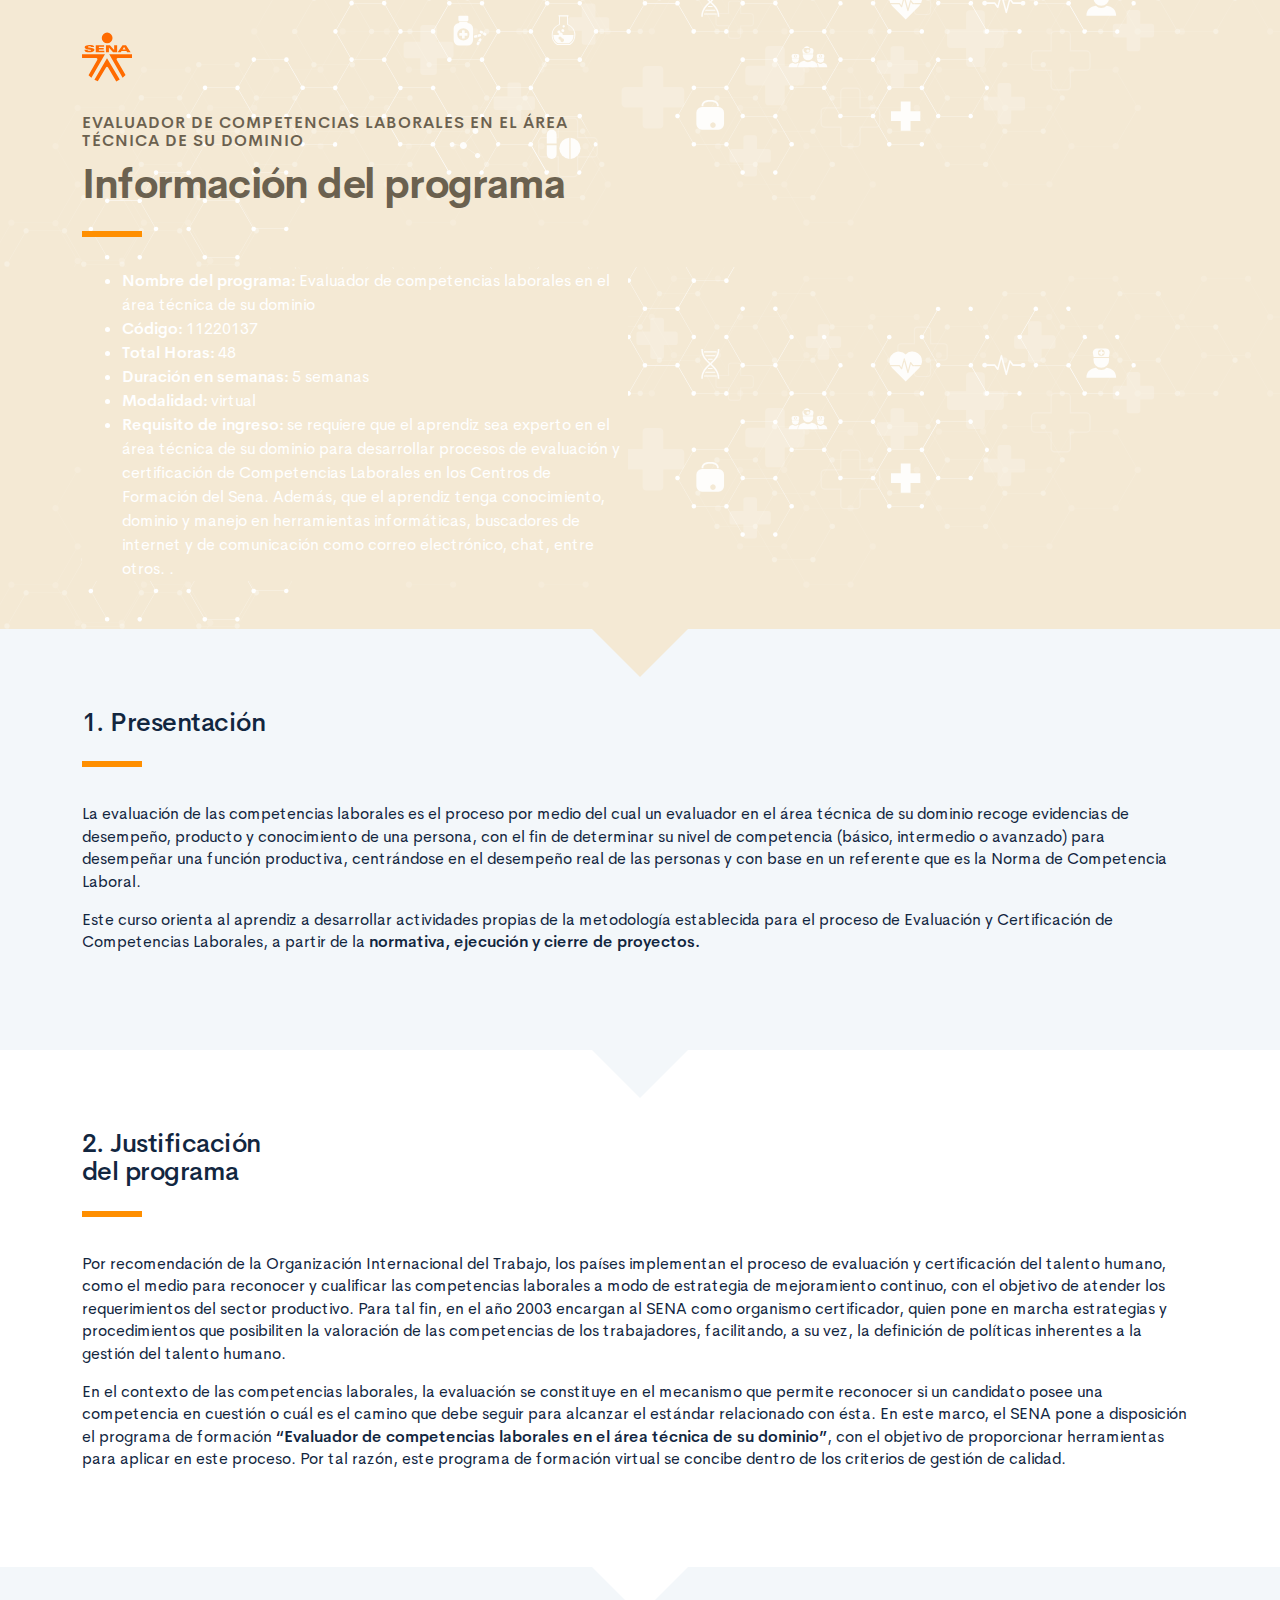
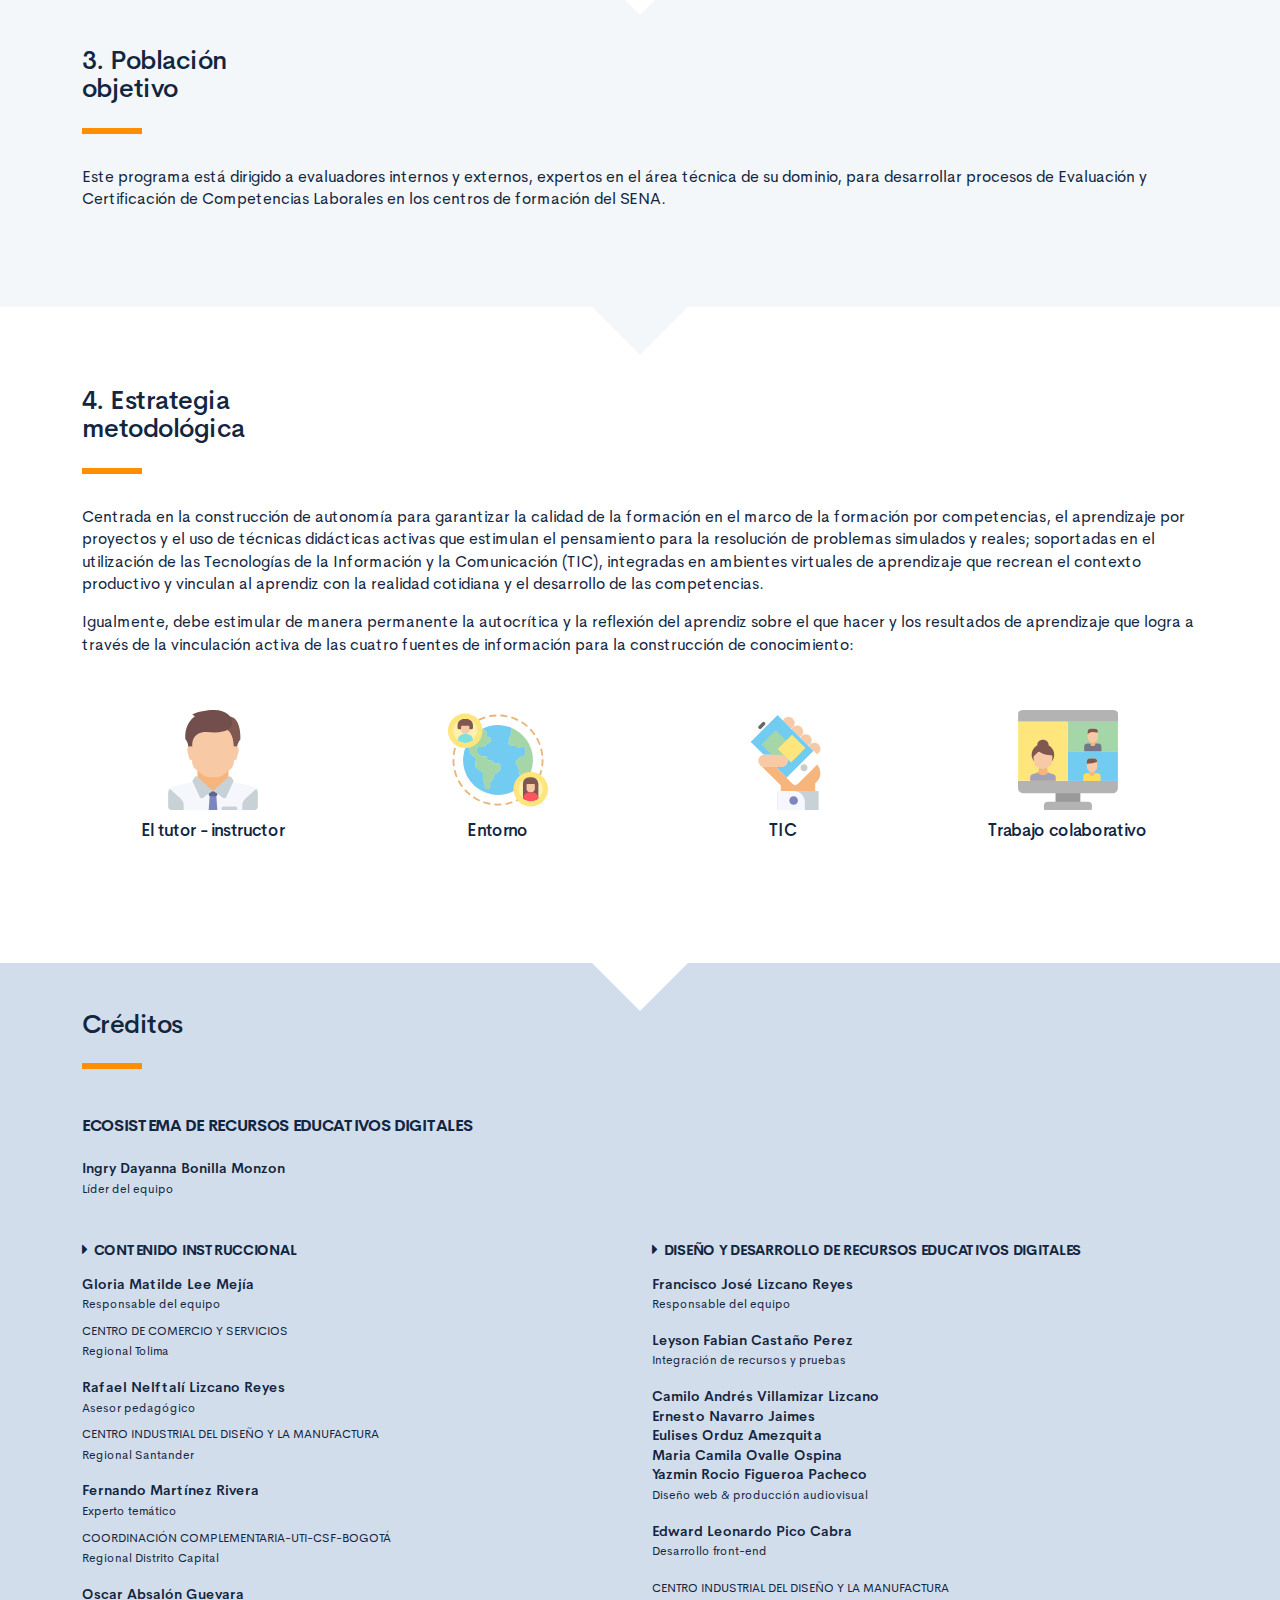
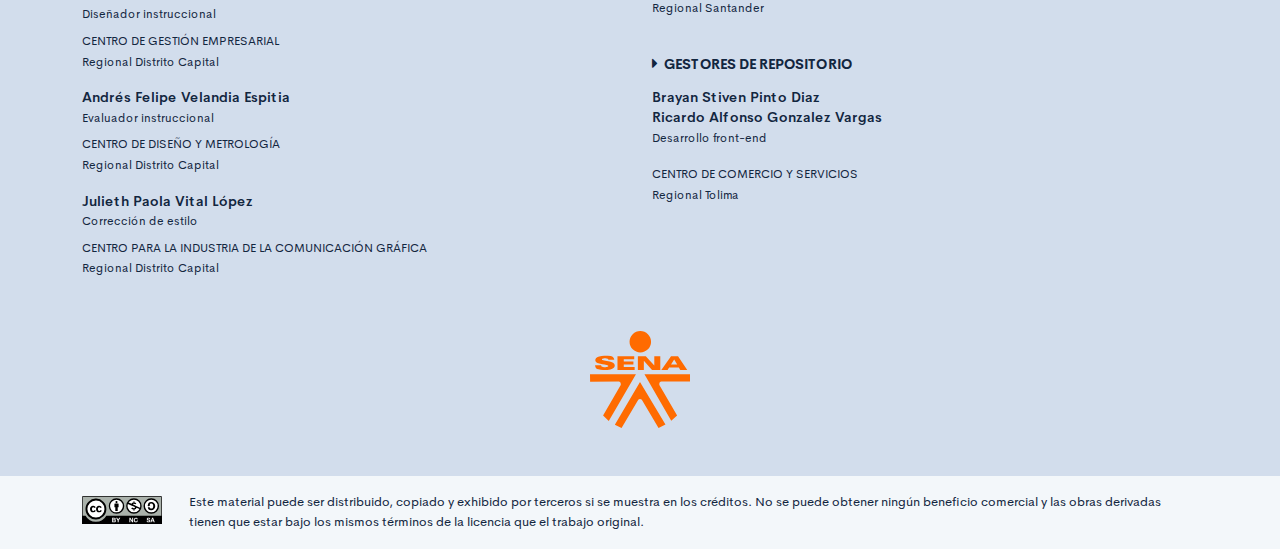
==== public/info.html @ 2a9b9e4e "Actualización y ajuste de código" ====
<!DOCTYPE html>
<html lang="es">
    <head>
        <meta charset="UTF-8">
        <meta name="viewport" content="width=device-width, user-scalable=no, initial-scale=1.0, maximum-scale=1.0, minimum-scale=1.0">
        <title>Información del programa: Salud Penitenciaria</title>
        <meta meta name="description" content="Ruta de aprendizaje programa Salud penitenciaria.">
        <link rel="icon" type="image/svg+xml" href="assets/images/logos/senaLogo.svg">
        <link rel="stylesheet" href="assets/fonts/feather/feather.css">
        <link rel="stylesheet" href="assets/fonts/fontawesome/css/font-awesome.css">
        <link href="assets/css/fancybox.css" rel="stylesheet">
        <link href="assets/css/animate.css" rel="stylesheet">
        <link rel="stylesheet" href="assets/css/main.css">
    </head>
    <body class="theme-dark page-header-textura" id="page-home">
        <header class="curso-presentacion page-header" id="CursoPresentacion">
            <div class="page-textura">
                <div class="container">
                    <div class="curso-topbar justify-content-center justify-content-md-start"><a class="curso-topbar__logo"><svg xmlns="http://www.w3.org/2000/svg" width="168.273" height="164.177" viewBox="0 0 168.273 164.177">
                                <path id="SENA_LOGO" data-name="SENA LOGO" d="M85.349,1a18.09,18.09,0,1,0,18.09,18.09h0A18.1,18.1,0,0,0,85.349,1ZM25.617,42.983a33.722,33.722,0,0,0-9.386,1.024,11.156,11.156,0,0,0-5.12,2.56A5.346,5.346,0,0,0,10.086,52.2c.683,1.707,2.56,2.9,4.608,3.584,4.437,1.536,9.386,1.877,13.994,2.731a5.1,5.1,0,0,1,2.389,1.024,1.369,1.369,0,0,1-.683,2.048,9.146,9.146,0,0,1-5.291.683A8.354,8.354,0,0,1,20.5,61.244a1.962,1.962,0,0,1-.853-2.389H9.233A7.663,7.663,0,0,0,10.6,63.463a7.59,7.59,0,0,0,4.267,2.389A28.541,28.541,0,0,0,23.4,66.876,52.426,52.426,0,0,0,35,66.023a11.043,11.043,0,0,0,5.8-2.9,5.358,5.358,0,0,0-1.365-8.533,21.267,21.267,0,0,0-5.8-2.048c-3.072-.683-5.973-1.024-9.045-1.536a9.114,9.114,0,0,1-3.072-.853,1.226,1.226,0,0,1,0-2.219,9.369,9.369,0,0,1,4.437-.683,10.554,10.554,0,0,1,4.608.853A1.877,1.877,0,0,1,31.59,49.81h9.9a5.669,5.669,0,0,0-1.195-3.584A8.875,8.875,0,0,0,35.515,43.5c-3.584-.341-6.827-.512-9.9-.512Zm21.333.683V67.217H75.792V62.1H57.531V57.489H73.744V52.54H57.531V48.786H75.109v-5.12Zm47.615,0H81.253V67.217H91.322V51.346l13.824,15.872h13.824V43.666H108.9v15.7Zm42.495,0L120.676,67.217h10.581l2.56-4.267H150.2l2.389,4.267h11.776l-15.53-23.551ZM142.35,49.3l5.12,8.533h-10.41ZM.7,74.044l.171,12.8L49,86.673c2.389.512,3.925,2.048,3.413,5.8l-29.7,51.711,9.557,9.045L78.01,74.044Zm91.646,0L137.4,152.89l9.9-8.874L117.433,92.3c-.512-3.584.853-5.291,3.413-5.8l48.127.171V74.044ZM84.837,87.185,42.512,159.546l11.264,5.461,28.159-47.615a4.283,4.283,0,0,1,2.9-1.195,4.681,4.681,0,0,1,3.072,1.195l28.159,47.786,11.605-5.973Z" transform="translate(-0.7 -1)" fill="#FF6B00" />
                            </svg>
                        </a></div>
                    <div class="curso-portada">
                        <div class="row align-items-center">
                            <div class="col-12 col-lg-6">
                                <h3 class="curso-subtitulo">Evaluador de competencias laborales en el área técnica de su dominio</h3>
                                <h1 class="curso-titulo">Información del programa</h1>
                                <div class="brand-line-primary"></div>
                                <p class="curso-descripcion">
                                <ul class="bg-brand-color-dark text-white">
                                    <li> <span><strong>Nombre del programa:</strong> Evaluador de competencias laborales en el área técnica de su dominio</span></li>
                                    <li> <span><strong>Código:</strong> 11220137</span></li>
                                    <li> <span><strong>Total Horas:</strong> 48</span></li>
                                    <li> <span><strong>Duración en semanas:</strong> 5 semanas</span></li>
                                    <li> <span><strong>Modalidad:</strong> virtual</span></li>
                                    <li> <span><strong>Requisito de ingreso:</strong> se requiere que el aprendiz sea experto en el área técnica de su dominio para desarrollar procesos de evaluación y certificación de Competencias Laborales en los Centros de Formación del Sena. Además, que el aprendiz tenga conocimiento, dominio y manejo en herramientas informáticas, buscadores de internet y de comunicación como correo electrónico, chat, entre otros. </i>.</span></li>
                                </ul>
                                </p>
                            </div>
                            <div class="col-12 col-lg-6">
                                <div class="embed-responsive embed-responsive-16by9"><iframe class="embed-responsive-item" width="560" height="315" src="https://www.youtube.com/embed/yAttOSxoYdc" frameborder="0" allow="accelerometer; autoplay; encrypted-media; gyroscope; picture-in-picture" allowfullscreen=""> </iframe></div>
                            </div>
                        </div>
                    </div>
                </div>
            </div>
        </header>
        <section class="section section-dark" id="Presentacion">
            <div class="container">
                <h1> 1. Presentación</h1>
                <div class="brand-line-primary"></div>
                <p class="mt-5">La evaluación de las competencias laborales es el proceso por medio del cual un evaluador en el área técnica de su dominio recoge evidencias de desempeño, producto y conocimiento de una persona, con el fin de determinar su nivel de competencia (básico, intermedio o avanzado) para desempeñar una función productiva, centrándose en el desempeño real de las personas y con base en un referente que es la Norma de Competencia Laboral.</p>
                <p>Este curso orienta al aprendiz a desarrollar actividades propias de la metodología establecida para el proceso de Evaluación y Certificación de Competencias Laborales, a partir de la <strong>normativa, ejecución y cierre de proyectos.</strong> </p>
            </div>
        </section>
        <section class="section section-light" id="Justificacion">
            <div class="container">
                <h1> 2. Justificación<br> del programa</h1>
                <div class="brand-line-primary"></div>
                <p class="mt-5">Por recomendación de la Organización Internacional del Trabajo, los países implementan el proceso de evaluación y certificación del talento humano, como el medio para reconocer y cualificar las competencias laborales a modo de estrategia de mejoramiento continuo, con el objetivo de atender los requerimientos del sector productivo. Para tal fin, en el año 2003 encargan al SENA como organismo certificador, quien pone en marcha estrategias y procedimientos que posibiliten la valoración de las competencias de los trabajadores, facilitando, a su vez, la definición de políticas inherentes a la gestión del talento humano.</p>
                <p>En el contexto de las competencias laborales, la evaluación se constituye en el mecanismo que permite reconocer si un candidato posee una competencia en cuestión o cuál es el camino que debe seguir para alcanzar el estándar relacionado con ésta. En este marco, el SENA pone a disposición el programa de formación <strong>“Evaluador de competencias laborales en el área técnica de su dominio”</strong>, con el objetivo de proporcionar herramientas para aplicar en este proceso. Por tal razón, este programa de formación virtual se concibe dentro de los criterios de gestión de calidad.</p>
            </div>
        </section>
        <section class="section section-dark" id="Poblacion">
            <div class="container">
                <h1> 3. Población <br>objetivo</h1>
                <div class="brand-line-primary"></div>
                <p>Este programa está dirigido a evaluadores internos y externos, expertos en el área técnica de su dominio, para desarrollar procesos de Evaluación y Certificación de Competencias Laborales en los centros de formación del SENA.</p>
            </div>
        </section>
        <section class="section section-light" id="Estrategia">
            <div class="container">
                <h1>4. Estrategia <br>metodológica</h1>
                <div class="brand-line-primary"></div>
                <p>Centrada en la construcción de autonomía para garantizar la calidad de la formación en el marco de la formación por competencias, el aprendizaje por proyectos y el uso de técnicas didácticas activas que estimulan el pensamiento para la resolución de problemas simulados y reales; soportadas en el utilización de las Tecnologías de la Información y la Comunicación (TIC), integradas en ambientes virtuales de aprendizaje que recrean el contexto productivo y vinculan al aprendiz con la realidad cotidiana y el desarrollo de las competencias. </p>
                <p>Igualmente, debe estimular de manera permanente la autocrítica y la reflexión del aprendiz sobre el que hacer y los resultados de aprendizaje que logra a través de la vinculación activa de las cuatro fuentes de información para la construcción de conocimiento: </p>
                <div class="row mt-4">
                    <article class="col-md-6 col-lg-3 my-2">
                        <div class="box bg-gray-200 d-flex flex-column justify-content-center align-items-center p-4 rounded-lg"><img class="img-fluid" src="assets/images/info/tutor.svg" style="width: 100px; height: 100px;">
                            <h3 class="my-3">El tutor - instructor</h3>
                        </div>
                    </article>
                    <article class="col-md-6 col-lg-3 my-2">
                        <div class="box bg-gray-200 d-flex flex-column justify-content-center align-items-center p-4 rounded-lg"><img class="img-fluid" src="assets/images/info/entorno.svg" style="width: 100px; height: 100px;">
                            <h3 class="my-3">Entorno</h3>
                        </div>
                    </article>
                    <article class="col-md-6 col-lg-3 my-2">
                        <div class="box bg-gray-200 d-flex flex-column justify-content-center align-items-center p-4 rounded-lg"><img class="img-fluid" src="assets/images/info/tic.svg" style="width: 100px; height: 100px;">
                            <h3 class="my-3">TIC</h3>
                        </div>
                    </article>
                    <article class="col-md-6 col-lg-3 my-2">
                        <div class="box bg-gray-200 d-flex flex-column justify-content-center align-items-center p-4 rounded-lg" style="height: 100%;"><img class="img-fluid" src="assets/images/info/colaborativo.svg" style="width: 100px; height: 100px;">
                            <h3 class="my-3">Trabajo colaborativo</h3>
                        </div>
                    </article>
                </div>
            </div>
        </section>
        <footer class="footer" id="Creditos">
            <div class="container">
                <h1>Créditos </h1>
                <div class="brand-line-primary"></div>
                <div class="row">
                    <div class="col-12 col-md-5">
                        <h3 class="footer-subtitulo mb-4">ECOSISTEMA DE RECURSOS EDUCATIVOS DIGITALES </h3>
                        <p class="footer-texto mb-2"><strong>Ingry Dayanna Bonilla Monzon </strong><br /> <span class="text-small">Líder del equipo</span></p>
                    </div>
                </div>
                <div class="row mt-5">
                    <div class="col-12 col-md-6">
                        <h4 class="footer-subtitulo-2 mt-0">
                            <div class="fa fa-caret-right mr-2"></div>Contenido Instruccional
                        </h4>
                        <p class="footer-texto mb-2"><strong>Gloria Matilde Lee Mejía </strong><br /> <span class="text-small">Responsable del equipo</span></p>
                        <p class="footer-texto"><span class="text-small text-uppercase">Centro de Comercio y Servicios</span><br /><span class="text-small">Regional Tolima</span></p>
                        <p class="footer-texto mb-2"><strong>Rafael Nelftalí Lizcano Reyes</strong><br /> <span class="text-small">Asesor pedagógico<br /></span></p>
                        <p class="footer-texto"><span class="text-small text-uppercase">CENTRO INDUSTRIAL DEL DISEÑO Y LA MANUFACTURA </span><br /><span class="text-small">Regional Santander </span></p>
                        <p class="footer-texto mb-2"><strong>Fernando Martínez Rivera</strong><br /><span class="text-small">Experto temático<br /></span></p>
                        <p class="footer-texto"><span class="text-small text-uppercase">Coordinación Complementaria-UTI-CSF-Bogotá</span><br /><span class="text-small">Regional Distrito Capital</span></p>
                        <p class="footer-texto mb-2"><strong>Oscar Absalón Guevara</strong><br /> <span class="text-small">Diseñador instruccional<br /></span></p>
                        <p class="footer-texto"><span class="text-small text-uppercase">Centro de Gestión Empresarial</span><br /><span class="text-small">Regional Distrito Capital</span></p>
                        <p class="footer-texto mb-2"><strong>Andrés Felipe Velandia Espitia</strong><br /> <span class="text-small">Evaluador instruccional<br /></span></p>
                        <p class="footer-texto"><span class="text-small text-uppercase">Centro de Diseño y Metrología</span><br /><span class="text-small">Regional Distrito Capital</span></p>
                        <p class="footer-texto mb-2"><strong>Julieth Paola Vital López</strong><br /> <span class="text-small">Corrección de estilo<br /></span></p>
                        <p class="footer-texto"><span class="text-small text-uppercase">Centro para la Industria de la Comunicación Gráfica</span><br /><span class="text-small">Regional Distrito Capital </span></p>
                    </div>
                    <div class="col-12 col-md-6">
                        <h4 class="footer-subtitulo-2 mt-0">
                            <div class="fa fa-caret-right mr-2"></div>Diseño y desarrollo de recursos educativos digitales
                        </h4>
                        <p class="footer-texto"><strong>Francisco José Lizcano Reyes </strong><br /> <span class="text-small">Responsable del equipo<br /></span></p>
                        <p class="footer-texto"><strong>Leyson Fabian Castaño Perez</strong><br /> <span class="text-small">Integración de recursos y pruebas<br /></span></p>
                        <p class="footer-texto"> <strong>Camilo Andrés Villamizar Lizcano</strong><br />
                            <strong>Ernesto Navarro Jaimes</strong><br />
                            <strong>Eulises Orduz Amezquita</strong><br />
                            <strong>Maria Camila Ovalle Ospina </strong><br />
                            <strong>Yazmin Rocio Figueroa Pacheco</strong><br /><span class="text-small">Diseño web & producción audiovisual<br /></span></p>
                        <p class="footer-texto"><strong>Edward Leonardo Pico Cabra</strong><br /> <span class="text-small">Desarrollo front-end<br /> </span></p>
                        <p class="footer-texto"><span class="text-small text-uppercase">CENTRO INDUSTRIAL DEL DISEÑO Y LA MANUFACTURA </span><br /><span class="text-small">Regional Santander</span></p>
                        <h4 class="footer-subtitulo-2 mt-5">
                            <div class="fa fa-caret-right mr-2"></div>Gestores de repositorio
                        </h4>
                        <p class="footer-texto"><strong>Brayan Stiven Pinto Diaz </strong><br />
                            <strong>Ricardo Alfonso Gonzalez Vargas </strong><br /> <span class="text-small">Desarrollo front-end<br /></span></p>
                        <p class="footer-texto"><span class="text-small text-uppercase">Centro de comercio y servicios </span><br /><span class="text-small">Regional Tolima</span></p>
                    </div>
                </div>
                <div class="row justify-content-center align-items-center mt-5"><img src="assets/images/logos/senaLogo.svg" style="max-width:100px" /></div>
            </div>
        </footer>
        <section id="cc">
            <div class="container">
                <div class="d-flex flex-column flex-sm-row"><span class="pr-3"><i class="icon cc"></i></span><span>Este material puede ser distribuido, copiado y exhibido por terceros si se muestra en los créditos. No se puede obtener ningún beneficio comercial y las obras derivadas tienen que estar bajo los mismos términos de la licencia que el trabajo original.</span></div>
            </div>
        </section>
    </body>
</html>
---- public/assets/fonts/feather/feather.css ----
@font-face {
  font-family: 'Feather';
  src:
    url('fonts/Feather.ttf?sdxovp') format('truetype'),
    url('fonts/Feather.woff?sdxovp') format('woff'),
    url('fonts/Feather.svg?sdxovp#Feather') format('svg');
  font-weight: normal;
  font-style: normal;
}

.fe {
  /* use !important to prevent issues with browser extensions that change fonts */
  font-family: 'Feather' !important;
  speak: none;
  font-style: normal;
  font-weight: normal;
  font-variant: normal;
  text-transform: none;
  line-height: 1;

  /* Better Font Rendering =========== */
  -webkit-font-smoothing: antialiased;
  -moz-osx-font-smoothing: grayscale;
}

.fe-activity:before {
  content: "\e900";
}
.fe-airplay:before {
  content: "\e901";
}
.fe-alert-circle:before {
  content: "\e902";
}
.fe-alert-octagon:before {
  content: "\e903";
}
.fe-alert-triangle:before {
  content: "\e904";
}
.fe-align-center:before {
  content: "\e905";
}
.fe-align-justify:before {
  content: "\e906";
}
.fe-align-left:before {
  content: "\e907";
}
.fe-align-right:before {
  content: "\e908";
}
.fe-anchor:before {
  content: "\e909";
}
.fe-aperture:before {
  content: "\e90a";
}
.fe-archive:before {
  content: "\e90b";
}
.fe-arrow-down:before {
  content: "\e90c";
}
.fe-arrow-down-circle:before {
  content: "\e90d";
}
.fe-arrow-down-left:before {
  content: "\e90e";
}
.fe-arrow-down-right:before {
  content: "\e90f";
}
.fe-arrow-left:before {
  content: "\e910";
}
.fe-arrow-left-circle:before {
  content: "\e911";
}
.fe-arrow-right:before {
  content: "\e912";
}
.fe-arrow-right-circle:before {
  content: "\e913";
}
.fe-arrow-up:before {
  content: "\e914";
}
.fe-arrow-up-circle:before {
  content: "\e915";
}
.fe-arrow-up-left:before {
  content: "\e916";
}
.fe-arrow-up-right:before {
  content: "\e917";
}
.fe-at-sign:before {
  content: "\e918";
}
.fe-award:before {
  content: "\e919";
}
.fe-bar-chart:before {
  content: "\e91a";
}
.fe-bar-chart-2:before {
  content: "\e91b";
}
.fe-battery:before {
  content: "\e91c";
}
.fe-battery-charging:before {
  content: "\e91d";
}
.fe-bell:before {
  content: "\e91e";
}
.fe-bell-off:before {
  content: "\e91f";
}
.fe-bluetooth:before {
  content: "\e920";
}
.fe-bold:before {
  content: "\e921";
}
.fe-book:before {
  content: "\e922";
}
.fe-book-open:before {
  content: "\e923";
}
.fe-bookmark:before {
  content: "\e924";
}
.fe-box:before {
  content: "\e925";
}
.fe-briefcase:before {
  content: "\e926";
}
.fe-calendar:before {
  content: "\e927";
}
.fe-camera:before {
  content: "\e928";
}
.fe-camera-off:before {
  content: "\e929";
}
.fe-cast:before {
  content: "\e92a";
}
.fe-check:before {
  content: "\e92b";
}
.fe-check-circle:before {
  content: "\e92c";
}
.fe-check-square:before {
  content: "\e92d";
}
.fe-chevron-down:before {
  content: "\e92e";
}
.fe-chevron-left:before {
  content: "\e92f";
}
.fe-chevron-right:before {
  content: "\e930";
}
.fe-chevron-up:before {
  content: "\e931";
}
.fe-chevrons-down:before {
  content: "\e932";
}
.fe-chevrons-left:before {
  content: "\e933";
}
.fe-chevrons-right:before {
  content: "\e934";
}
.fe-chevrons-up:before {
  content: "\e935";
}
.fe-chrome:before {
  content: "\e936";
}
.fe-circle:before {
  content: "\e937";
}
.fe-clipboard:before {
  content: "\e938";
}
.fe-clock:before {
  content: "\e939";
}
.fe-cloud:before {
  content: "\e93a";
}
.fe-cloud-drizzle:before {
  content: "\e93b";
}
.fe-cloud-lightning:before {
  content: "\e93c";
}
.fe-cloud-off:before {
  content: "\e93d";
}
.fe-cloud-rain:before {
  content: "\e93e";
}
.fe-cloud-snow:before {
  content: "\e93f";
}
.fe-code:before {
  content: "\e940";
}
.fe-codepen:before {
  content: "\e941";
}
.fe-command:before {
  content: "\e942";
}
.fe-compass:before {
  content: "\e943";
}
.fe-copy:before {
  content: "\e944";
}
.fe-corner-down-left:before {
  content: "\e945";
}
.fe-corner-down-right:before {
  content: "\e946";
}
.fe-corner-left-down:before {
  content: "\e947";
}
.fe-corner-left-up:before {
  content: "\e948";
}
.fe-corner-right-down:before {
  content: "\e949";
}
.fe-corner-right-up:before {
  content: "\e94a";
}
.fe-corner-up-left:before {
  content: "\e94b";
}
.fe-corner-up-right:before {
  content: "\e94c";
}
.fe-cpu:before {
  content: "\e94d";
}
.fe-credit-card:before {
  content: "\e94e";
}
.fe-crop:before {
  content: "\e94f";
}
.fe-crosshair:before {
  content: "\e950";
}
.fe-database:before {
  content: "\e951";
}
.fe-delete:before {
  content: "\e952";
}
.fe-disc:before {
  content: "\e953";
}
.fe-dollar-sign:before {
  content: "\e954";
}
.fe-download:before {
  content: "\e955";
}
.fe-download-cloud:before {
  content: "\e956";
}
.fe-droplet:before {
  content: "\e957";
}
.fe-edit:before {
  content: "\e958";
}
.fe-edit-2:before {
  content: "\e959";
}
.fe-edit-3:before {
  content: "\e95a";
}
.fe-external-link:before {
  content: "\e95b";
}
.fe-eye:before {
  content: "\e95c";
}
.fe-eye-off:before {
  content: "\e95d";
}
.fe-facebook:before {
  content: "\e95e";
}
.fe-fast-forward:before {
  content: "\e95f";
}
.fe-feather:before {
  content: "\e960";
}
.fe-file:before {
  content: "\e961";
}
.fe-file-minus:before {
  content: "\e962";
}
.fe-file-plus:before {
  content: "\e963";
}
.fe-file-text:before {
  content: "\e964";
}
.fe-film:before {
  content: "\e965";
}
.fe-filter:before {
  content: "\e966";
}
.fe-flag:before {
  content: "\e967";
}
.fe-folder:before {
  content: "\e968";
}
.fe-folder-minus:before {
  content: "\e969";
}
.fe-folder-plus:before {
  content: "\e96a";
}
.fe-gift:before {
  content: "\e96b";
}
.fe-git-branch:before {
  content: "\e96c";
}
.fe-git-commit:before {
  content: "\e96d";
}
.fe-git-merge:before {
  content: "\e96e";
}
.fe-git-pull-request:before {
  content: "\e96f";
}
.fe-github:before {
  content: "\e970";
}
.fe-gitlab:before {
  content: "\e971";
}
.fe-globe:before {
  content: "\e972";
}
.fe-grid:before {
  content: "\e973";
}
.fe-hard-drive:before {
  content: "\e974";
}
.fe-hash:before {
  content: "\e975";
}
.fe-headphones:before {
  content: "\e976";
}
.fe-heart:before {
  content: "\e977";
}
.fe-help-circle:before {
  content: "\e978";
}
.fe-home:before {
  content: "\e979";
}
.fe-image:before {
  content: "\e97a";
}
.fe-inbox:before {
  content: "\e97b";
}
.fe-info:before {
  content: "\e97c";
}
.fe-instagram:before {
  content: "\e97d";
}
.fe-italic:before {
  content: "\e97e";
}
.fe-layers:before {
  content: "\e97f";
}
.fe-layout:before {
  content: "\e980";
}
.fe-life-buoy:before {
  content: "\e981";
}
.fe-link:before {
  content: "\e982";
}
.fe-link-2:before {
  content: "\e983";
}
.fe-linkedin:before {
  content: "\e984";
}
.fe-list:before {
  content: "\e985";
}
.fe-loader:before {
  content: "\e986";
}
.fe-lock:before {
  content: "\e987";
}
.fe-log-in:before {
  content: "\e988";
}
.fe-log-out:before {
  content: "\e989";
}
.fe-mail:before {
  content: "\e98a";
}
.fe-map:before {
  content: "\e98b";
}
.fe-map-pin:before {
  content: "\e98c";
}
.fe-maximize:before {
  content: "\e98d";
}
.fe-maximize-2:before {
  content: "\e98e";
}
.fe-menu:before {
  content: "\e98f";
}
.fe-message-circle:before {
  content: "\e990";
}
.fe-message-square:before {
  content: "\e991";
}
.fe-mic:before {
  content: "\e992";
}
.fe-mic-off:before {
  content: "\e993";
}
.fe-minimize:before {
  content: "\e994";
}
.fe-minimize-2:before {
  content: "\e995";
}
.fe-minus:before {
  content: "\e996";
}
.fe-minus-circle:before {
  content: "\e997";
}
.fe-minus-square:before {
  content: "\e998";
}
.fe-monitor:before {
  content: "\e999";
}
.fe-moon:before {
  content: "\e99a";
}
.fe-more-horizontal:before {
  content: "\e99b";
}
.fe-more-vertical:before {
  content: "\e99c";
}
.fe-move:before {
  content: "\e99d";
}
.fe-music:before {
  content: "\e99e";
}
.fe-navigation:before {
  content: "\e99f";
}
.fe-navigation-2:before {
  content: "\e9a0";
}
.fe-octagon:before {
  content: "\e9a1";
}
.fe-package:before {
  content: "\e9a2";
}
.fe-paperclip:before {
  content: "\e9a3";
}
.fe-pause:before {
  content: "\e9a4";
}
.fe-pause-circle:before {
  content: "\e9a5";
}
.fe-percent:before {
  content: "\e9a6";
}
.fe-phone:before {
  content: "\e9a7";
}
.fe-phone-call:before {
  content: "\e9a8";
}
.fe-phone-forwarded:before {
  content: "\e9a9";
}
.fe-phone-incoming:before {
  content: "\e9aa";
}
.fe-phone-missed:before {
  content: "\e9ab";
}
.fe-phone-off:before {
  content: "\e9ac";
}
.fe-phone-outgoing:before {
  content: "\e9ad";
}
.fe-pie-chart:before {
  content: "\e9ae";
}
.fe-play:before {
  content: "\e9af";
}
.fe-play-circle:before {
  content: "\e9b0";
}
.fe-plus:before {
  content: "\e9b1";
}
.fe-plus-circle:before {
  content: "\e9b2";
}
.fe-plus-square:before {
  content: "\e9b3";
}
.fe-pocket:before {
  content: "\e9b4";
}
.fe-power:before {
  content: "\e9b5";
}
.fe-printer:before {
  content: "\e9b6";
}
.fe-radio:before {
  content: "\e9b7";
}
.fe-refresh-ccw:before {
  content: "\e9b8";
}
.fe-refresh-cw:before {
  content: "\e9b9";
}
.fe-repeat:before {
  content: "\e9ba";
}
.fe-rewind:before {
  content: "\e9bb";
}
.fe-rotate-ccw:before {
  content: "\e9bc";
}
.fe-rotate-cw:before {
  content: "\e9bd";
}
.fe-rss:before {
  content: "\e9be";
}
.fe-save:before {
  content: "\e9bf";
}
.fe-scissors:before {
  content: "\e9c0";
}
.fe-search:before {
  content: "\e9c1";
}
.fe-send:before {
  content: "\e9c2";
}
.fe-server:before {
  content: "\e9c3";
}
.fe-settings:before {
  content: "\e9c4";
}
.fe-share:before {
  content: "\e9c5";
}
.fe-share-2:before {
  content: "\e9c6";
}
.fe-shield:before {
  content: "\e9c7";
}
.fe-shield-off:before {
  content: "\e9c8";
}
.fe-shopping-bag:before {
  content: "\e9c9";
}
.fe-shopping-cart:before {
  content: "\e9ca";
}
.fe-shuffle:before {
  content: "\e9cb";
}
.fe-sidebar:before {
  content: "\e9cc";
}
.fe-skip-back:before {
  content: "\e9cd";
}
.fe-skip-forward:before {
  content: "\e9ce";
}
.fe-slack:before {
  content: "\e9cf";
}
.fe-slash:before {
  content: "\e9d0";
}
.fe-sliders:before {
  content: "\e9d1";
}
.fe-smartphone:before {
  content: "\e9d2";
}
.fe-speaker:before {
  content: "\e9d3";
}
.fe-square:before {
  content: "\e9d4";
}
.fe-star:before {
  content: "\e9d5";
}
.fe-stop-circle:before {
  content: "\e9d6";
}
.fe-sun:before {
  content: "\e9d7";
}
.fe-sunrise:before {
  content: "\e9d8";
}
.fe-sunset:before {
  content: "\e9d9";
}
.fe-tablet:before {
  content: "\e9da";
}
.fe-tag:before {
  content: "\e9db";
}
.fe-target:before {
  content: "\e9dc";
}
.fe-terminal:before {
  content: "\e9dd";
}
.fe-thermometer:before {
  content: "\e9de";
}
.fe-thumbs-down:before {
  content: "\e9df";
}
.fe-thumbs-up:before {
  content: "\e9e0";
}
.fe-toggle-left:before {
  content: "\e9e1";
}
.fe-toggle-right:before {
  content: "\e9e2";
}
.fe-trash:before {
  content: "\e9e3";
}
.fe-trash-2:before {
  content: "\e9e4";
}
.fe-trending-down:before {
  content: "\e9e5";
}
.fe-trending-up:before {
  content: "\e9e6";
}
.fe-triangle:before {
  content: "\e9e7";
}
.fe-truck:before {
  content: "\e9e8";
}
.fe-tv:before {
  content: "\e9e9";
}
.fe-twitter:before {
  content: "\e9ea";
}
.fe-type:before {
  content: "\e9eb";
}
.fe-umbrella:before {
  content: "\e9ec";
}
.fe-underline:before {
  content: "\e9ed";
}
.fe-unlock:before {
  content: "\e9ee";
}
.fe-upload:before {
  content: "\e9ef";
}
.fe-upload-cloud:before {
  content: "\e9f0";
}
.fe-user:before {
  content: "\e9f1";
}
.fe-user-check:before {
  content: "\e9f2";
}
.fe-user-minus:before {
  content: "\e9f3";
}
.fe-user-plus:before {
  content: "\e9f4";
}
.fe-user-x:before {
  content: "\e9f5";
}
.fe-users:before {
  content: "\e9f6";
}
.fe-video:before {
  content: "\e9f7";
}
.fe-video-off:before {
  content: "\e9f8";
}
.fe-voicemail:before {
  content: "\e9f9";
}
.fe-volume:before {
  content: "\e9fa";
}
.fe-volume-1:before {
  content: "\e9fb";
}
.fe-volume-2:before {
  content: "\e9fc";
}
.fe-volume-x:before {
  content: "\e9fd";
}
.fe-watch:before {
  content: "\e9fe";
}
.fe-wifi:before {
  content: "\e9ff";
}
.fe-wifi-off:before {
  content: "\ea00";
}
.fe-wind:before {
  content: "\ea01";
}
.fe-x:before {
  content: "\ea02";
}
.fe-x-circle:before {
  content: "\ea03";
}
.fe-x-square:before {
  content: "\ea04";
}
.fe-youtube:before {
  content: "\ea05";
}
.fe-zap:before {
  content: "\ea06";
}
.fe-zap-off:before {
  content: "\ea07";
}
.fe-zoom-in:before {
  content: "\ea08";
}
.fe-zoom-out:before {
  content: "\ea09";
}
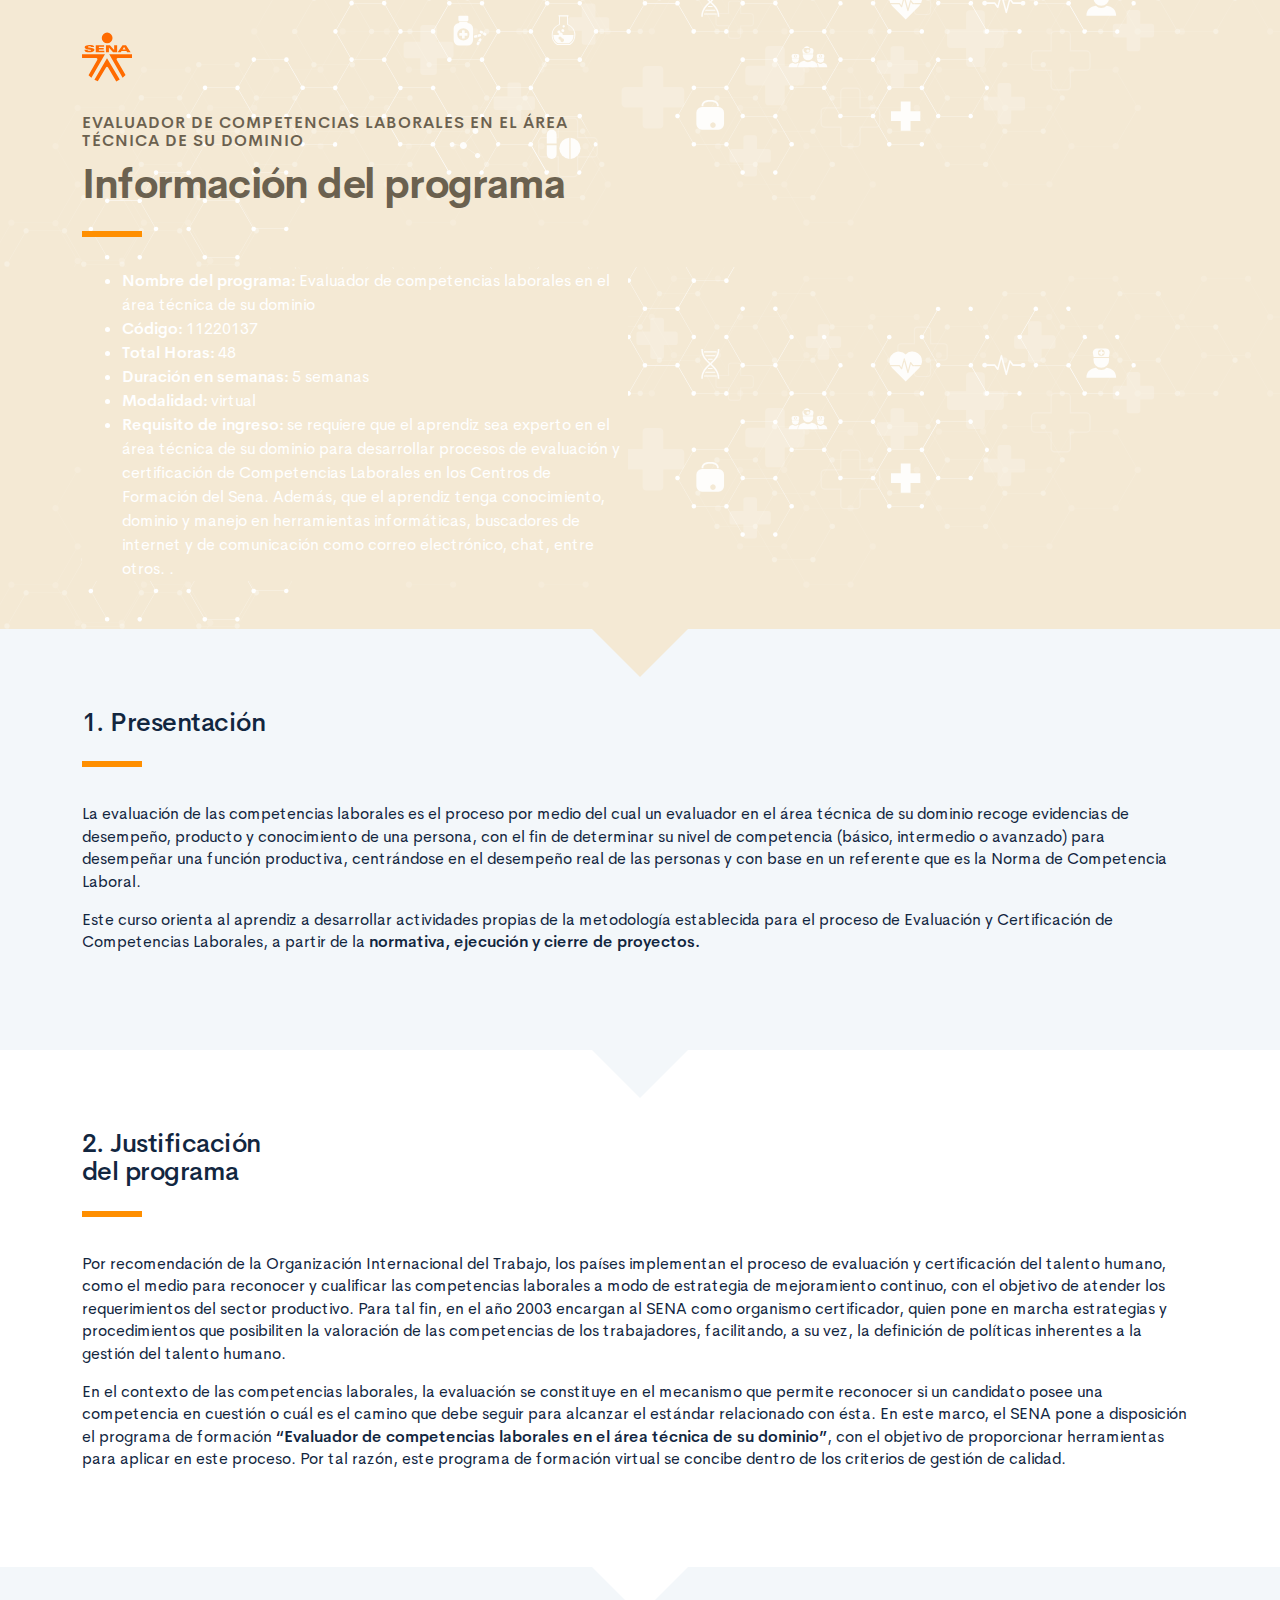
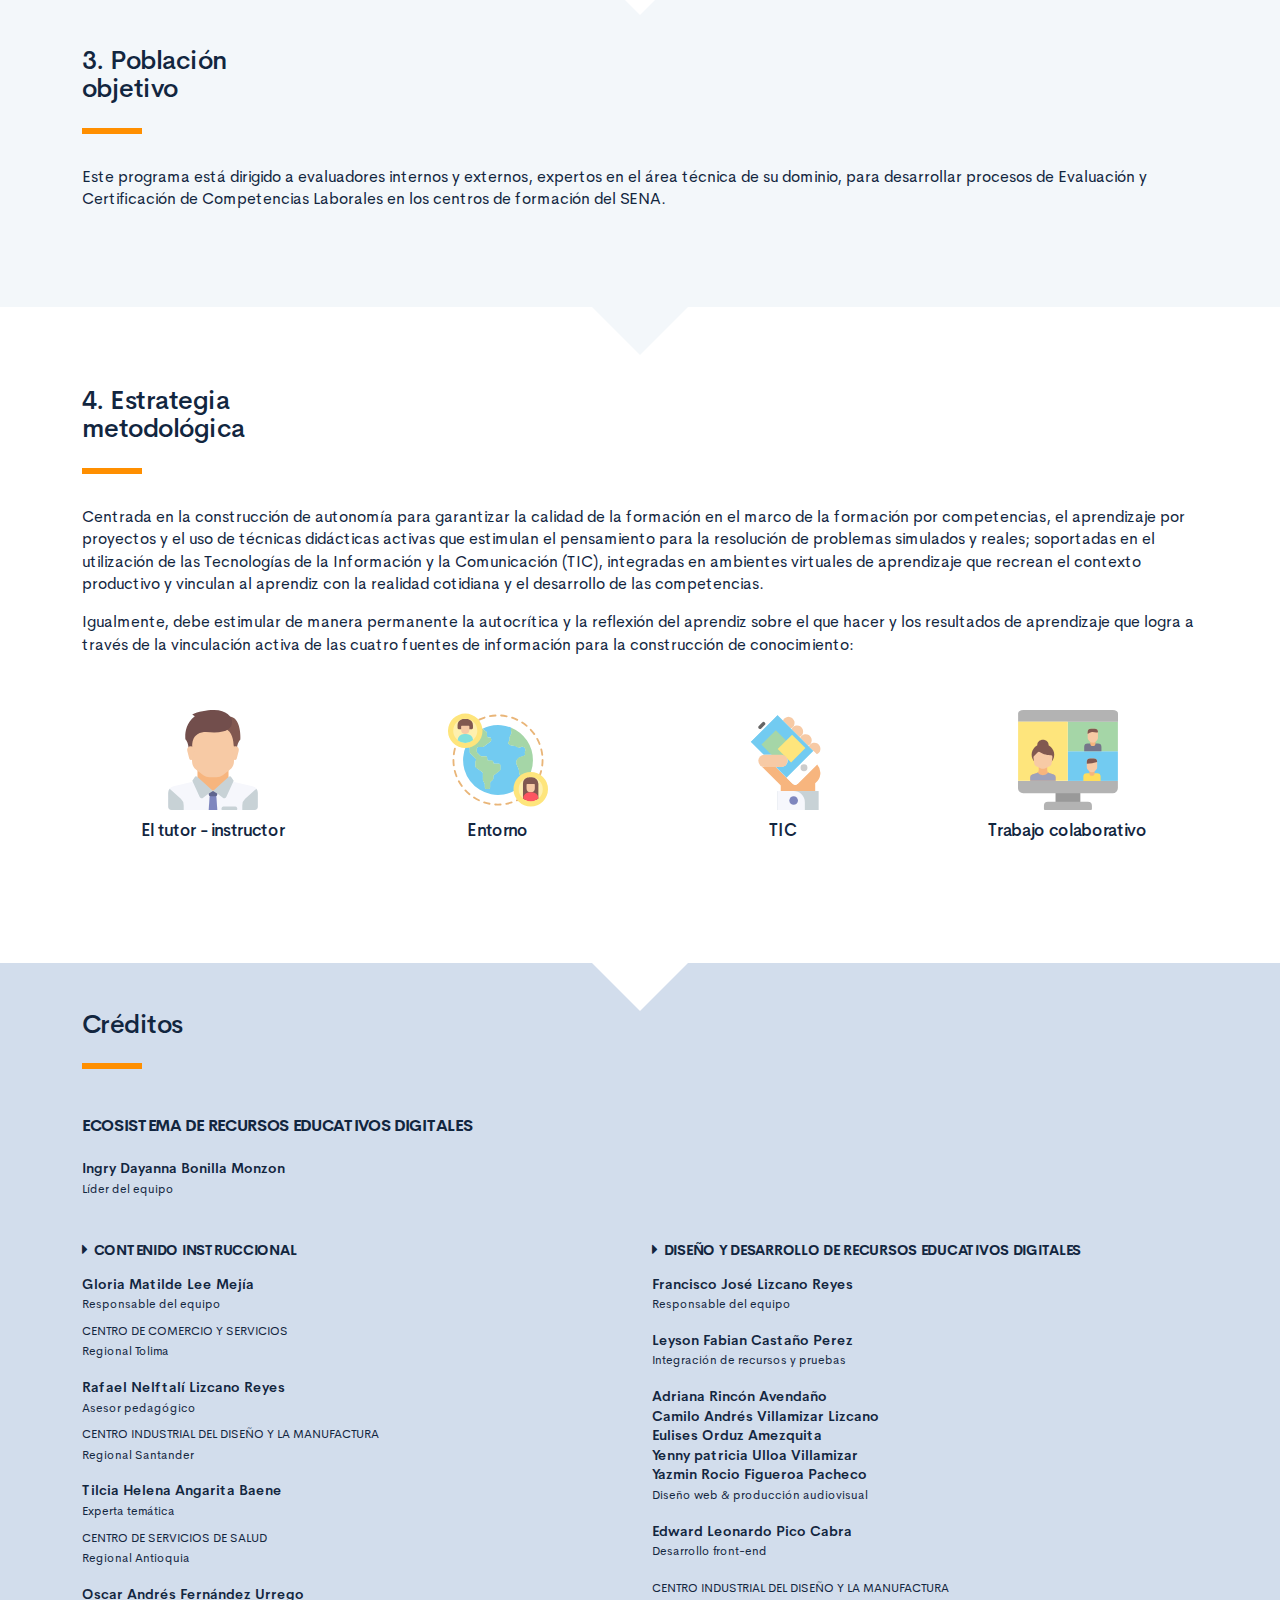
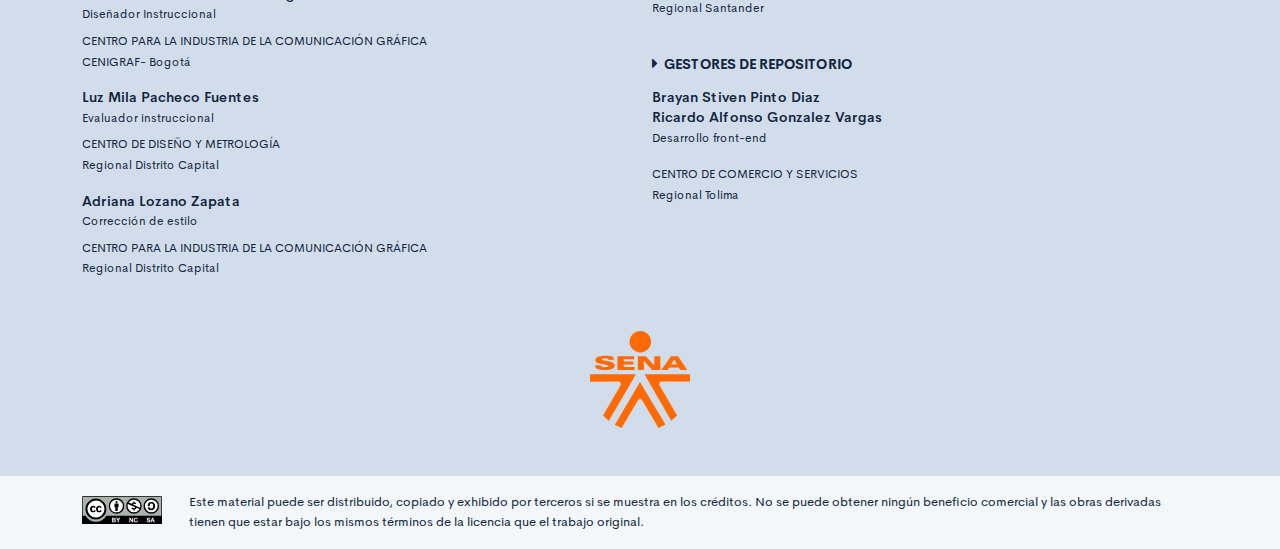
==== commit b2469e25: "Ajuste introduccion y creditos" ====
--- a/public/info.html
+++ b/public/info.html
@@ -117,13 +117,13 @@
                         <p class="footer-texto"><span class="text-small text-uppercase">Centro de Comercio y Servicios</span><br /><span class="text-small">Regional Tolima</span></p>
                         <p class="footer-texto mb-2"><strong>Rafael Nelftalí Lizcano Reyes</strong><br /> <span class="text-small">Asesor pedagógico<br /></span></p>
                         <p class="footer-texto"><span class="text-small text-uppercase">CENTRO INDUSTRIAL DEL DISEÑO Y LA MANUFACTURA </span><br /><span class="text-small">Regional Santander </span></p>
-                        <p class="footer-texto mb-2"><strong>Fernando Martínez Rivera</strong><br /><span class="text-small">Experto temático<br /></span></p>
-                        <p class="footer-texto"><span class="text-small text-uppercase">Coordinación Complementaria-UTI-CSF-Bogotá</span><br /><span class="text-small">Regional Distrito Capital</span></p>
-                        <p class="footer-texto mb-2"><strong>Oscar Absalón Guevara</strong><br /> <span class="text-small">Diseñador instruccional<br /></span></p>
-                        <p class="footer-texto"><span class="text-small text-uppercase">Centro de Gestión Empresarial</span><br /><span class="text-small">Regional Distrito Capital</span></p>
-                        <p class="footer-texto mb-2"><strong>Andrés Felipe Velandia Espitia</strong><br /> <span class="text-small">Evaluador instruccional<br /></span></p>
+                        <p class="footer-texto mb-2"><strong>Tilcia Helena Angarita Baene</strong><br /><span class="text-small">Experta temática<br /></span></p>
+                        <p class="footer-texto"><span class="text-small text-uppercase">Centro de servicios de salud</span><br /><span class="text-small">Regional Antioquia</span></p>
+                        <p class="footer-texto mb-2"><strong>Oscar Andrés Fernández Urrego</strong><br /> <span class="text-small">Diseñador Instruccional<br /></span></p>
+                        <p class="footer-texto"><span class="text-small text-uppercase">Centro para la Industria de la Comunicación Gráfica </span><br /><span class="text-small">CENIGRAF- Bogotá</span></p>
+                        <p class="footer-texto mb-2"><strong>Luz Mila Pacheco Fuentes</strong><br /> <span class="text-small">Evaluador instruccional<br /></span></p>
                         <p class="footer-texto"><span class="text-small text-uppercase">Centro de Diseño y Metrología</span><br /><span class="text-small">Regional Distrito Capital</span></p>
-                        <p class="footer-texto mb-2"><strong>Julieth Paola Vital López</strong><br /> <span class="text-small">Corrección de estilo<br /></span></p>
+                        <p class="footer-texto mb-2"><strong>Adriana Lozano Zapata</strong><br /> <span class="text-small">Corrección de estilo<br /></span></p>
                         <p class="footer-texto"><span class="text-small text-uppercase">Centro para la Industria de la Comunicación Gráfica</span><br /><span class="text-small">Regional Distrito Capital </span></p>
                     </div>
                     <div class="col-12 col-md-6">
@@ -132,12 +132,12 @@
                         </h4>
                         <p class="footer-texto"><strong>Francisco José Lizcano Reyes </strong><br /> <span class="text-small">Responsable del equipo<br /></span></p>
                         <p class="footer-texto"><strong>Leyson Fabian Castaño Perez</strong><br /> <span class="text-small">Integración de recursos y pruebas<br /></span></p>
-                        <p class="footer-texto"> <strong>Camilo Andrés Villamizar Lizcano</strong><br />
-                            <strong>Ernesto Navarro Jaimes</strong><br />
+                        <p class="footer-texto"> <strong>Adriana Rincón Avendaño</strong><br />
+                            <strong>Camilo Andrés Villamizar Lizcano</strong><br />
                             <strong>Eulises Orduz Amezquita</strong><br />
-                            <strong>Maria Camila Ovalle Ospina </strong><br />
+                            <strong>Yenny patricia Ulloa Villamizar</strong><br />
                             <strong>Yazmin Rocio Figueroa Pacheco</strong><br /><span class="text-small">Diseño web & producción audiovisual<br /></span></p>
-                        <p class="footer-texto"><strong>Edward Leonardo Pico Cabra</strong><br /> <span class="text-small">Desarrollo front-end<br /> </span></p>
+                        <p class="footer-texto"><strong>Edward Leonardo Pico Cabra</strong><br /><span class="text-small">Desarrollo front-end<br /> </span></p>
                         <p class="footer-texto"><span class="text-small text-uppercase">CENTRO INDUSTRIAL DEL DISEÑO Y LA MANUFACTURA </span><br /><span class="text-small">Regional Santander</span></p>
                         <h4 class="footer-subtitulo-2 mt-5">
                             <div class="fa fa-caret-right mr-2"></div>Gestores de repositorio
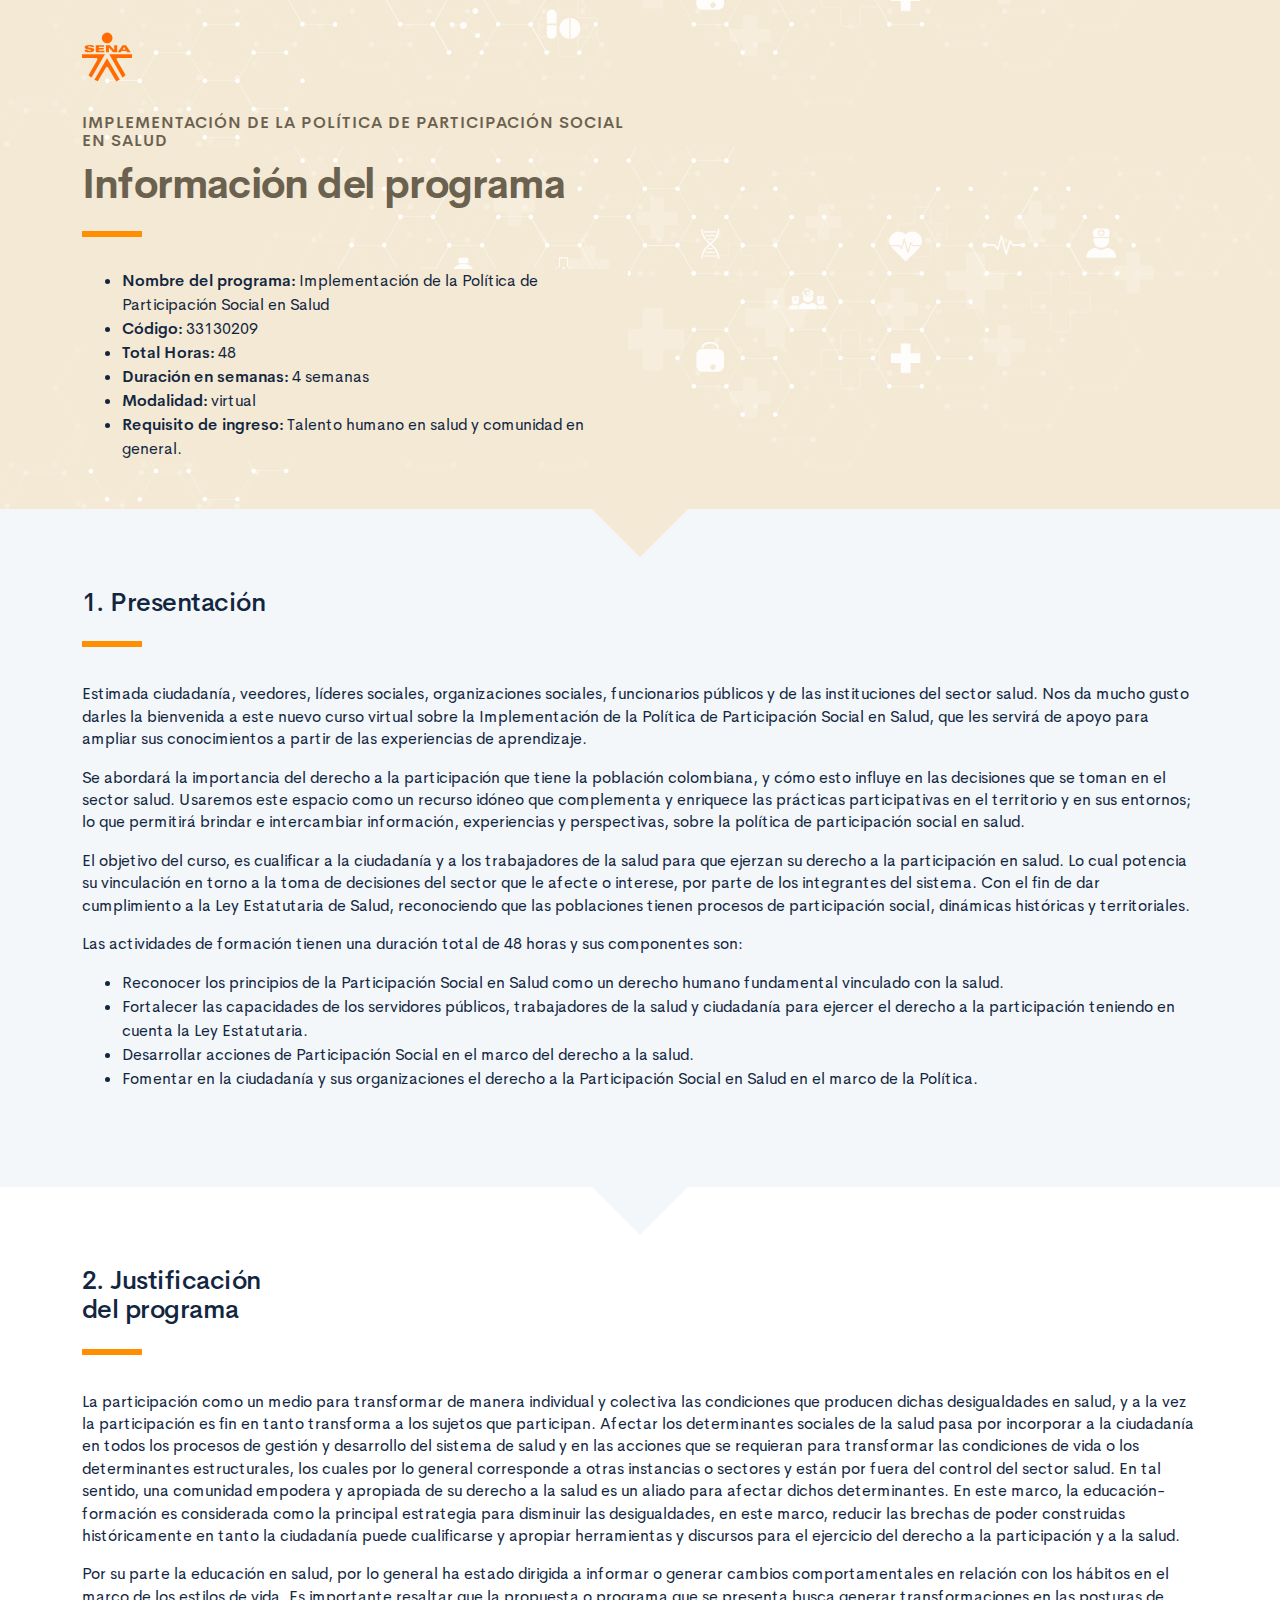
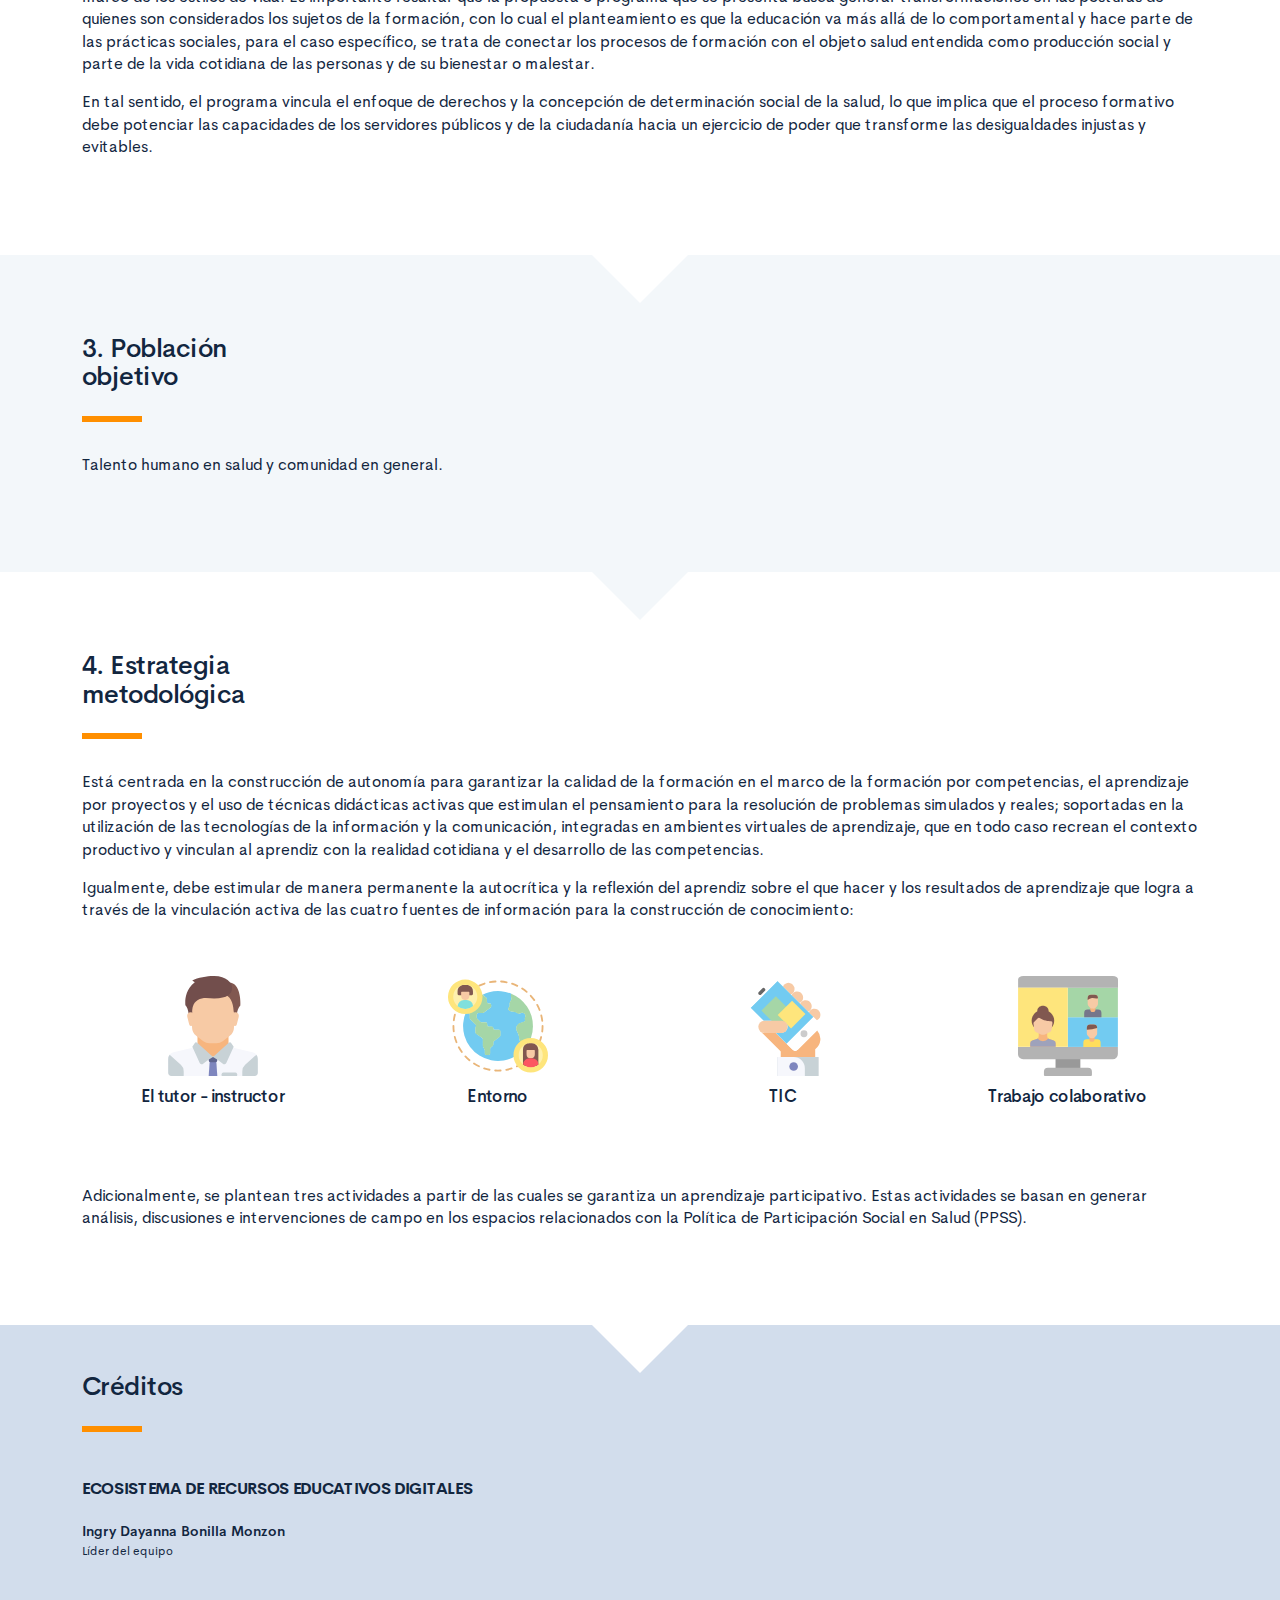
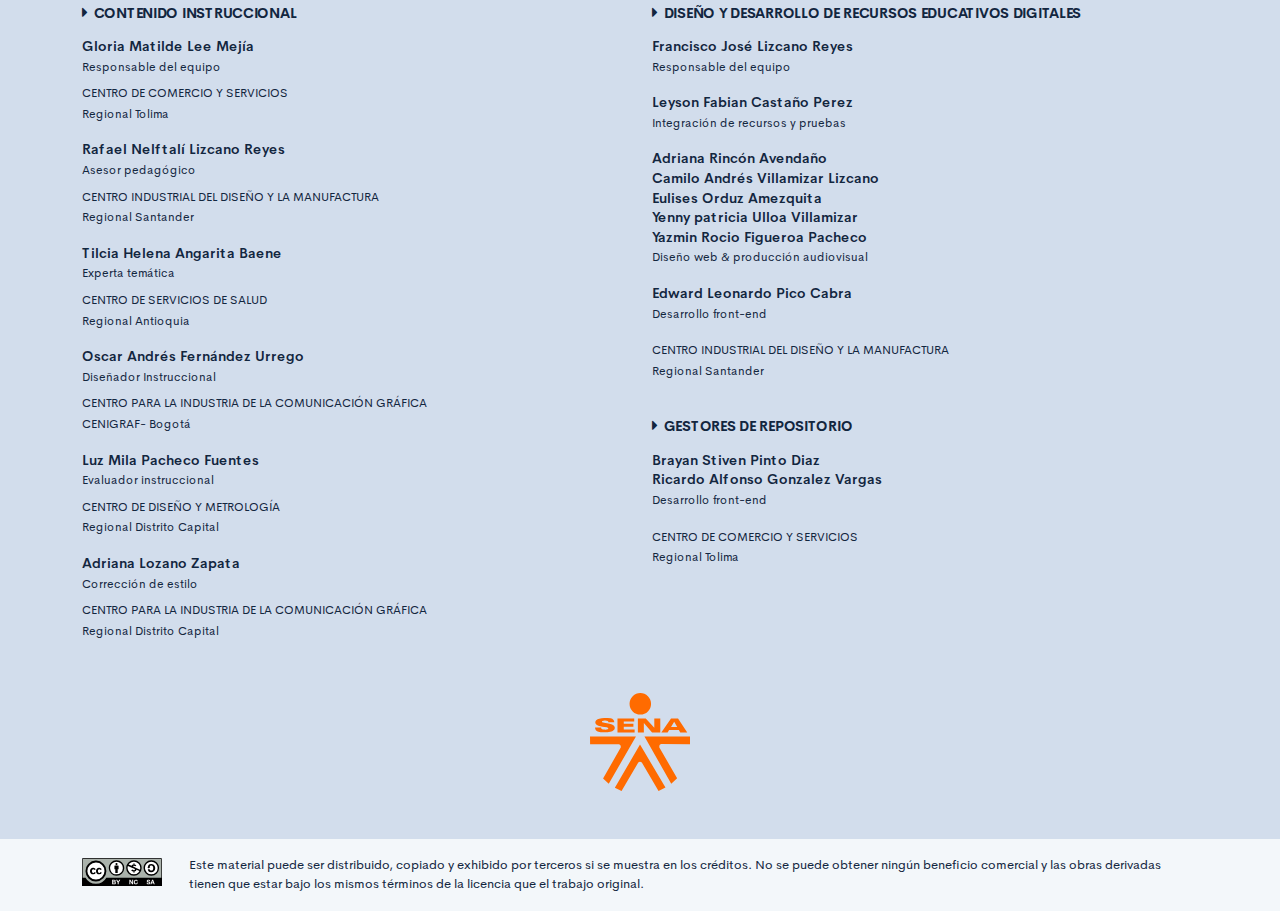
==== commit bbac015e: "empaquetado" ====
--- a/public/info.html
+++ b/public/info.html
@@ -3,8 +3,8 @@
     <head>
         <meta charset="UTF-8">
         <meta name="viewport" content="width=device-width, user-scalable=no, initial-scale=1.0, maximum-scale=1.0, minimum-scale=1.0">
-        <title>Información del programa: Salud Penitenciaria</title>
-        <meta meta name="description" content="Ruta de aprendizaje programa Salud penitenciaria.">
+        <title>Información del programa: Implementación de la Política de Participación Social en Salud</title>
+        <meta meta name="description" content="Ruta de aprendizaje programa Implementación de la Política de Participación Social en Salud.">
         <link rel="icon" type="image/svg+xml" href="assets/images/logos/senaLogo.svg">
         <link rel="stylesheet" href="assets/fonts/feather/feather.css">
         <link rel="stylesheet" href="assets/fonts/fontawesome/css/font-awesome.css">
@@ -23,22 +23,22 @@
                     <div class="curso-portada">
                         <div class="row align-items-center">
                             <div class="col-12 col-lg-6">
-                                <h3 class="curso-subtitulo">Evaluador de competencias laborales en el área técnica de su dominio</h3>
+                                <h3 class="curso-subtitulo">Implementación de la Política de Participación Social en Salud</h3>
                                 <h1 class="curso-titulo">Información del programa</h1>
                                 <div class="brand-line-primary"></div>
                                 <p class="curso-descripcion">
-                                <ul class="bg-brand-color-dark text-white">
-                                    <li> <span><strong>Nombre del programa:</strong> Evaluador de competencias laborales en el área técnica de su dominio</span></li>
-                                    <li> <span><strong>Código:</strong> 11220137</span></li>
+                                <ul class="bg-brand-color-dark">
+                                    <li> <span><strong>Nombre del programa:</strong> Implementación de la Política de Participación Social en Salud</span></li>
+                                    <li> <span><strong>Código:</strong> 33130209</span></li>
                                     <li> <span><strong>Total Horas:</strong> 48</span></li>
-                                    <li> <span><strong>Duración en semanas:</strong> 5 semanas</span></li>
+                                    <li> <span><strong>Duración en semanas:</strong> 4 semanas</span></li>
                                     <li> <span><strong>Modalidad:</strong> virtual</span></li>
-                                    <li> <span><strong>Requisito de ingreso:</strong> se requiere que el aprendiz sea experto en el área técnica de su dominio para desarrollar procesos de evaluación y certificación de Competencias Laborales en los Centros de Formación del Sena. Además, que el aprendiz tenga conocimiento, dominio y manejo en herramientas informáticas, buscadores de internet y de comunicación como correo electrónico, chat, entre otros. </i>.</span></li>
+                                    <li> <span><strong>Requisito de ingreso:</strong> Talento humano en salud y comunidad en general.</span></li>
                                 </ul>
                                 </p>
                             </div>
                             <div class="col-12 col-lg-6">
-                                <div class="embed-responsive embed-responsive-16by9"><iframe class="embed-responsive-item" width="560" height="315" src="https://www.youtube.com/embed/yAttOSxoYdc" frameborder="0" allow="accelerometer; autoplay; encrypted-media; gyroscope; picture-in-picture" allowfullscreen=""> </iframe></div>
+                                <div class="embed-responsive embed-responsive-16by9"><iframe class="embed-responsive-item" width="560" height="315" src="https://www.youtube.com/embed/bvg-s2qrpyI" frameborder="0" allow="accelerometer; autoplay; encrypted-media; gyroscope; picture-in-picture" allowfullscreen=""> </iframe></div>
                             </div>
                         </div>
                     </div>
@@ -49,31 +49,40 @@
             <div class="container">
                 <h1> 1. Presentación</h1>
                 <div class="brand-line-primary"></div>
-                <p class="mt-5">La evaluación de las competencias laborales es el proceso por medio del cual un evaluador en el área técnica de su dominio recoge evidencias de desempeño, producto y conocimiento de una persona, con el fin de determinar su nivel de competencia (básico, intermedio o avanzado) para desempeñar una función productiva, centrándose en el desempeño real de las personas y con base en un referente que es la Norma de Competencia Laboral.</p>
-                <p>Este curso orienta al aprendiz a desarrollar actividades propias de la metodología establecida para el proceso de Evaluación y Certificación de Competencias Laborales, a partir de la <strong>normativa, ejecución y cierre de proyectos.</strong> </p>
+                <p class="mt-5">Estimada ciudadanía, veedores, líderes sociales, organizaciones sociales, funcionarios públicos y de las instituciones del sector salud. Nos da mucho gusto darles la bienvenida a este nuevo curso virtual sobre la Implementación de la Política de Participación Social en Salud, que les servirá de apoyo para ampliar sus conocimientos a partir de las experiencias de aprendizaje.</p>
+                <p>Se abordará la importancia del derecho a la participación que tiene la población colombiana, y cómo esto influye en las decisiones que se toman en el sector salud. Usaremos este espacio como un recurso idóneo que complementa y enriquece las prácticas participativas en el territorio y en sus entornos; lo que permitirá brindar e intercambiar información, experiencias y perspectivas, sobre la política de participación social en salud.</p>
+                <p>El objetivo del curso, es cualificar a la ciudadanía y a los trabajadores de la salud para que ejerzan su derecho a la participación en salud. Lo cual potencia su vinculación en torno a la toma de decisiones del sector que le afecte o interese, por parte de los integrantes del sistema. Con el fin de dar cumplimiento a la Ley Estatutaria de Salud, reconociendo que las poblaciones tienen procesos de participación social, dinámicas históricas y territoriales.</p>
+                <p>Las actividades de formación tienen una duración total de 48 horas y sus componentes son:</p>
+                <ul>
+                    <li>Reconocer los principios de la Participación Social en Salud como un derecho humano fundamental vinculado con la salud.</li>
+                    <li>Fortalecer las capacidades de los servidores públicos, trabajadores de la salud y ciudadanía para ejercer el derecho a la participación teniendo en cuenta la Ley Estatutaria. </li>
+                    <li>Desarrollar acciones de Participación Social en el marco del derecho a la salud.</li>
+                    <li>Fomentar en la ciudadanía y sus organizaciones el derecho a la Participación Social en Salud en el marco de la Política.</li>
+                </ul>
             </div>
         </section>
         <section class="section section-light" id="Justificacion">
             <div class="container">
                 <h1> 2. Justificación<br> del programa</h1>
                 <div class="brand-line-primary"></div>
-                <p class="mt-5">Por recomendación de la Organización Internacional del Trabajo, los países implementan el proceso de evaluación y certificación del talento humano, como el medio para reconocer y cualificar las competencias laborales a modo de estrategia de mejoramiento continuo, con el objetivo de atender los requerimientos del sector productivo. Para tal fin, en el año 2003 encargan al SENA como organismo certificador, quien pone en marcha estrategias y procedimientos que posibiliten la valoración de las competencias de los trabajadores, facilitando, a su vez, la definición de políticas inherentes a la gestión del talento humano.</p>
-                <p>En el contexto de las competencias laborales, la evaluación se constituye en el mecanismo que permite reconocer si un candidato posee una competencia en cuestión o cuál es el camino que debe seguir para alcanzar el estándar relacionado con ésta. En este marco, el SENA pone a disposición el programa de formación <strong>“Evaluador de competencias laborales en el área técnica de su dominio”</strong>, con el objetivo de proporcionar herramientas para aplicar en este proceso. Por tal razón, este programa de formación virtual se concibe dentro de los criterios de gestión de calidad.</p>
+                <p class="mt-5">La participación como un medio para transformar de manera individual y colectiva las condiciones que producen dichas desigualdades en salud, y a la vez la participación es fin en tanto transforma a los sujetos que participan. Afectar los determinantes sociales de la salud pasa por incorporar a la ciudadanía en todos los procesos de gestión y desarrollo del sistema de salud y en las acciones que se requieran para transformar las condiciones de vida o los determinantes estructurales, los cuales por lo general corresponde a otras instancias o sectores y están por fuera del control del sector salud. En tal sentido, una comunidad empodera y apropiada de su derecho a la salud es un aliado para afectar dichos determinantes. En este marco, la educación- formación es considerada como la principal estrategia para disminuir las desigualdades, en este marco, reducir las brechas de poder construidas históricamente en tanto la ciudadanía puede cualificarse y apropiar herramientas y discursos para el ejercicio del derecho a la participación y a la salud.</p>
+                <p>Por su parte la educación en salud, por lo general ha estado dirigida a informar o generar cambios comportamentales en relación con los hábitos en el marco de los estilos de vida. Es importante resaltar que la propuesta o programa que se presenta busca generar transformaciones en las posturas de quienes son considerados los sujetos de la formación, con lo cual el planteamiento es que la educación va más allá de lo comportamental y hace parte de las prácticas sociales, para el caso específico, se trata de conectar los procesos de formación con el objeto salud entendida como producción social y parte de la vida cotidiana de las personas y de su bienestar o malestar.</p>
+                <p>En tal sentido, el programa vincula el enfoque de derechos y la concepción de determinación social de la salud, lo que implica que el proceso formativo debe potenciar las capacidades de los servidores públicos y de la ciudadanía hacia un ejercicio de poder que transforme las desigualdades injustas y evitables.</p>
             </div>
         </section>
         <section class="section section-dark" id="Poblacion">
             <div class="container">
                 <h1> 3. Población <br>objetivo</h1>
                 <div class="brand-line-primary"></div>
-                <p>Este programa está dirigido a evaluadores internos y externos, expertos en el área técnica de su dominio, para desarrollar procesos de Evaluación y Certificación de Competencias Laborales en los centros de formación del SENA.</p>
+                <p>Talento humano en salud y comunidad en general.</p>
             </div>
         </section>
         <section class="section section-light" id="Estrategia">
             <div class="container">
                 <h1>4. Estrategia <br>metodológica</h1>
                 <div class="brand-line-primary"></div>
-                <p>Centrada en la construcción de autonomía para garantizar la calidad de la formación en el marco de la formación por competencias, el aprendizaje por proyectos y el uso de técnicas didácticas activas que estimulan el pensamiento para la resolución de problemas simulados y reales; soportadas en el utilización de las Tecnologías de la Información y la Comunicación (TIC), integradas en ambientes virtuales de aprendizaje que recrean el contexto productivo y vinculan al aprendiz con la realidad cotidiana y el desarrollo de las competencias. </p>
-                <p>Igualmente, debe estimular de manera permanente la autocrítica y la reflexión del aprendiz sobre el que hacer y los resultados de aprendizaje que logra a través de la vinculación activa de las cuatro fuentes de información para la construcción de conocimiento: </p>
+                <p>Está centrada en la construcción de autonomía para garantizar la calidad de la formación en el marco de la formación por competencias, el aprendizaje por proyectos y el uso de técnicas didácticas activas que estimulan el pensamiento para la resolución de problemas simulados y reales; soportadas en la utilización de las tecnologías de la información y la comunicación, integradas en ambientes virtuales de aprendizaje, que en todo caso recrean el contexto productivo y vinculan al aprendiz con la realidad cotidiana y el desarrollo de las competencias. </p>
+                <p>Igualmente, debe estimular de manera permanente la autocrítica y la reflexión del aprendiz sobre el que hacer y los resultados de aprendizaje que logra a través de la vinculación activa de las cuatro fuentes de información para la construcción de conocimiento:</p>
                 <div class="row mt-4">
                     <article class="col-md-6 col-lg-3 my-2">
                         <div class="box bg-gray-200 d-flex flex-column justify-content-center align-items-center p-4 rounded-lg"><img class="img-fluid" src="assets/images/info/tutor.svg" style="width: 100px; height: 100px;">
@@ -96,6 +105,7 @@
                         </div>
                     </article>
                 </div>
+                <p class="mt-5"> Adicionalmente, se plantean tres actividades a partir de las cuales se garantiza un aprendizaje participativo. Estas actividades se basan en generar análisis, discusiones e intervenciones de campo en los espacios relacionados con la Política de Participación Social en Salud (PPSS).</p>
             </div>
         </section>
         <footer class="footer" id="Creditos">
--- a/public/assets/css/main.css
+++ b/public/assets/css/main.css
@@ -3,6 +3,6 @@
  * Copyright 2011-2019 The Bootstrap Authors
  * Copyright 2011-2019 Twitter, Inc.
  * Licensed under MIT (https://github.com/twbs/bootstrap/blob/master/LICENSE)
- */:root{--blue: #2C7BE5;--indigo: #727cf5;--purple: #6b5eae;--pink: #ff679b;--red: #E63757;--orange: #fd7e14;--yellow: #F6C343;--green: #00D97E;--teal: #02a8b5;--cyan: #39afd1;--white: #fff;--gray: #95AAC9;--gray-dark: #3B506C;--primary: #12263F;--secondary: #6E84A3;--success: #00A99A;--info: #39afd1;--warning: #ff8f00;--danger: #E63757;--light: #EDF2F9;--dark: #000;--white: #fff;--breakpoint-xs: 0;--breakpoint-sm: 576px;--breakpoint-md: 768px;--breakpoint-lg: 992px;--breakpoint-xl: 1200px;--font-family-sans-serif: "Cerebri Sans", sans-serif;--font-family-monospace: "Courier New", monospace}*,*::before,*::after{box-sizing:border-box}html{font-family:sans-serif;line-height:1.15;-webkit-text-size-adjust:100%;-webkit-tap-highlight-color:rgba(0,0,0,0)}article,aside,figcaption,figure,footer,header,hgroup,main,nav,section{display:block}body{margin:0;font-family:"Cerebri Sans",sans-serif;font-size:.9375rem;font-weight:400;line-height:1.5;color:#12263F;text-align:left;background-color:#F3F7FA}[tabindex="-1"]:focus:not(:focus-visible){outline:0 !important}hr{box-sizing:content-box;height:0;overflow:visible}h1,h2,h3,h4,h5,h6{margin-top:0;margin-bottom:1.125rem}p{margin-top:0;margin-bottom:1rem}abbr[title],abbr[data-original-title]{text-decoration:underline;text-decoration:underline dotted;cursor:help;border-bottom:0;text-decoration-skip-ink:none}address{margin-bottom:1rem;font-style:normal;line-height:inherit}ol,ul,dl{margin-top:0;margin-bottom:1rem}ol ol,ul ul,ol ul,ul ol{margin-bottom:0}dt{font-weight:600}dd{margin-bottom:.5rem;margin-left:0}blockquote{margin:0 0 1rem}b,strong{font-weight:bolder}small{font-size:80%}sub,sup{position:relative;font-size:75%;line-height:0;vertical-align:baseline}sub{bottom:-.25em}sup{top:-.5em}a{color:#2C7BE5;text-decoration:none;background-color:transparent}a:hover{color:#104082;text-decoration:none}a:not([href]){color:inherit;text-decoration:none}a:not([href]):hover{color:inherit;text-decoration:none}pre,code,kbd,samp{font-family:"Courier New",monospace;font-size:1em}pre{margin-top:0;margin-bottom:1rem;overflow:auto}figure{margin:0 0 1rem}img{vertical-align:middle;border-style:none}svg{overflow:hidden;vertical-align:middle}table{border-collapse:collapse}caption{padding-top:1rem;padding-bottom:1rem;color:#95AAC9;text-align:left;caption-side:bottom}th{text-align:inherit}label{display:inline-block;margin-bottom:.5rem}button{border-radius:0}button:focus{outline:1px dotted;outline:5px auto -webkit-focus-ring-color}input,button,select,optgroup,textarea{margin:0;font-family:inherit;font-size:inherit;line-height:inherit}button,input{overflow:visible}button,select{text-transform:none}select{word-wrap:normal}button,[type="button"],[type="reset"],[type="submit"]{-webkit-appearance:button}button:not(:disabled),[type="button"]:not(:disabled),[type="reset"]:not(:disabled),[type="submit"]:not(:disabled){cursor:pointer}button::-moz-focus-inner,[type="button"]::-moz-focus-inner,[type="reset"]::-moz-focus-inner,[type="submit"]::-moz-focus-inner{padding:0;border-style:none}input[type="radio"],input[type="checkbox"]{box-sizing:border-box;padding:0}input[type="date"],input[type="time"],input[type="datetime-local"],input[type="month"]{-webkit-appearance:listbox}textarea{overflow:auto;resize:vertical}fieldset{min-width:0;padding:0;margin:0;border:0}legend{display:block;width:100%;max-width:100%;padding:0;margin-bottom:.5rem;font-size:1.5rem;line-height:inherit;color:inherit;white-space:normal}progress{vertical-align:baseline}[type="number"]::-webkit-inner-spin-button,[type="number"]::-webkit-outer-spin-button{height:auto}[type="search"]{outline-offset:-2px;-webkit-appearance:none}[type="search"]::-webkit-search-decoration{-webkit-appearance:none}::-webkit-file-upload-button{font:inherit;-webkit-appearance:button}output{display:inline-block}summary{display:list-item;cursor:pointer}template{display:none}[hidden]{display:none !important}h1,h2,h3,h4,h5,h6,.h1,.h2,.h3,.h4,.h5,.h6{margin-bottom:1.125rem;font-weight:500;line-height:1.1}h1,.h1{font-size:1.625rem}h2,.h2{font-size:1.25rem}h3,.h3{font-size:1.0625rem}h4,.h4{font-size:.9375rem}h5,.h5{font-size:.8125rem}h6,.h6{font-size:.625rem}.lead{font-size:1.17188rem;font-weight:300}.display-1{font-size:4rem;font-weight:600;line-height:1.1}.display-2{font-size:3.25rem;font-weight:600;line-height:1.1}.display-3{font-size:2.625rem;font-weight:600;line-height:1.1}.display-4{font-size:2rem;font-weight:600;line-height:1.1}hr{margin-top:1rem;margin-bottom:1rem;border:0;border-top:1px solid #E3EBF6}small,.small{font-size:.8125rem;font-weight:400}mark,.mark{padding:.2em;background-color:#fcf8e3}.list-unstyled{padding-left:0;list-style:none}.list-inline{padding-left:0;list-style:none}.list-inline-item{display:inline-block}.list-inline-item:not(:last-child){margin-right:6px}.initialism{font-size:90%;text-transform:uppercase}.blockquote{margin-bottom:1.5rem;font-size:1.17188rem}.blockquote-footer{display:block;font-size:.8125rem;color:#95AAC9}.blockquote-footer::before{content:"\2014\00A0"}.img-fluid{max-width:100%;height:auto}.img-thumbnail{padding:.25rem;background-color:#F3F7FA;border:1px solid #E3EBF6;border-radius:.375rem;max-width:100%;height:auto}.figure{display:inline-block}.figure-img{margin-bottom:.75rem;line-height:1}.figure-caption{font-size:.8125rem;color:#95AAC9}code{font-size:87.5%;color:#2C7BE5;word-wrap:break-word}a>code{color:inherit}kbd{padding:.2rem .4rem;font-size:87.5%;color:#fff;background-color:#283E59;border-radius:.25rem}kbd kbd{padding:0;font-size:100%;font-weight:600}pre{display:block;font-size:87.5%;color:#283E59}pre code{font-size:inherit;color:inherit;word-break:normal}.pre-scrollable{max-height:340px;overflow-y:scroll}.container{width:100%;padding-right:12px;padding-left:12px;margin-right:auto;margin-left:auto}@media (min-width: 576px){.container{max-width:540px}}@media (min-width: 768px){.container{max-width:720px}}@media (min-width: 992px){.container{max-width:960px}}@media (min-width: 1200px){.container{max-width:1140px}}.container-fluid,.container-sm,.container-md,.container-lg,.container-xl{width:100%;padding-right:12px;padding-left:12px;margin-right:auto;margin-left:auto}@media (min-width: 576px){.container,.container-sm{max-width:540px}}@media (min-width: 768px){.container,.container-sm,.container-md{max-width:720px}}@media (min-width: 992px){.container,.container-sm,.container-md,.container-lg{max-width:960px}}@media (min-width: 1200px){.container,.container-sm,.container-md,.container-lg,.container-xl{max-width:1140px}}.row{display:flex;flex-wrap:wrap;margin-right:-12px;margin-left:-12px}.no-gutters{margin-right:0;margin-left:0}.no-gutters>.col,.no-gutters>[class*="col-"]{padding-right:0;padding-left:0}.col-1,.col-2,.col-3,.col-4,.col-5,.col-6,.col-7,.col-8,.col-9,.col-10,.col-11,.col-12,.col,.col-auto,.col-sm-1,.col-sm-2,.col-sm-3,.col-sm-4,.col-sm-5,.col-sm-6,.col-sm-7,.col-sm-8,.col-sm-9,.col-sm-10,.col-sm-11,.col-sm-12,.col-sm,.col-sm-auto,.col-md-1,.col-md-2,.col-md-3,.col-md-4,.col-md-5,.col-md-6,.col-md-7,.col-md-8,.col-md-9,.col-md-10,.col-md-11,.col-md-12,.col-md,.col-md-auto,.col-lg-1,.col-lg-2,.col-lg-3,.col-lg-4,.col-lg-5,.col-lg-6,.col-lg-7,.col-lg-8,.col-lg-9,.col-lg-10,.col-lg-11,.col-lg-12,.col-lg,.col-lg-auto,.col-xl-1,.col-xl-2,.col-xl-3,.col-xl-4,.col-xl-5,.col-xl-6,.col-xl-7,.col-xl-8,.col-xl-9,.col-xl-10,.col-xl-11,.col-xl-12,.col-xl,.col-xl-auto{position:relative;width:100%;padding-right:12px;padding-left:12px}.col{flex-basis:0;flex-grow:1;max-width:100%}.row-cols-1>*{flex:0 0 100%;max-width:100%}.row-cols-2>*{flex:0 0 50%;max-width:50%}.row-cols-3>*{flex:0 0 33.33333%;max-width:33.33333%}.row-cols-4>*{flex:0 0 25%;max-width:25%}.row-cols-5>*{flex:0 0 20%;max-width:20%}.row-cols-6>*{flex:0 0 16.66667%;max-width:16.66667%}.col-auto{flex:0 0 auto;width:auto;max-width:100%}.col-1{flex:0 0 8.33333%;max-width:8.33333%}.col-2{flex:0 0 16.66667%;max-width:16.66667%}.col-3{flex:0 0 25%;max-width:25%}.col-4{flex:0 0 33.33333%;max-width:33.33333%}.col-5{flex:0 0 41.66667%;max-width:41.66667%}.col-6{flex:0 0 50%;max-width:50%}.col-7{flex:0 0 58.33333%;max-width:58.33333%}.col-8{flex:0 0 66.66667%;max-width:66.66667%}.col-9{flex:0 0 75%;max-width:75%}.col-10{flex:0 0 83.33333%;max-width:83.33333%}.col-11{flex:0 0 91.66667%;max-width:91.66667%}.col-12{flex:0 0 100%;max-width:100%}.order-first{order:-1}.order-last{order:13}.order-0{order:0}.order-1{order:1}.order-2{order:2}.order-3{order:3}.order-4{order:4}.order-5{order:5}.order-6{order:6}.order-7{order:7}.order-8{order:8}.order-9{order:9}.order-10{order:10}.order-11{order:11}.order-12{order:12}.offset-1{margin-left:8.33333%}.offset-2{margin-left:16.66667%}.offset-3{margin-left:25%}.offset-4{margin-left:33.33333%}.offset-5{margin-left:41.66667%}.offset-6{margin-left:50%}.offset-7{margin-left:58.33333%}.offset-8{margin-left:66.66667%}.offset-9{margin-left:75%}.offset-10{margin-left:83.33333%}.offset-11{margin-left:91.66667%}@media (min-width: 576px){.col-sm{flex-basis:0;flex-grow:1;max-width:100%}.row-cols-sm-1>*{flex:0 0 100%;max-width:100%}.row-cols-sm-2>*{flex:0 0 50%;max-width:50%}.row-cols-sm-3>*{flex:0 0 33.33333%;max-width:33.33333%}.row-cols-sm-4>*{flex:0 0 25%;max-width:25%}.row-cols-sm-5>*{flex:0 0 20%;max-width:20%}.row-cols-sm-6>*{flex:0 0 16.66667%;max-width:16.66667%}.col-sm-auto{flex:0 0 auto;width:auto;max-width:100%}.col-sm-1{flex:0 0 8.33333%;max-width:8.33333%}.col-sm-2{flex:0 0 16.66667%;max-width:16.66667%}.col-sm-3{flex:0 0 25%;max-width:25%}.col-sm-4{flex:0 0 33.33333%;max-width:33.33333%}.col-sm-5{flex:0 0 41.66667%;max-width:41.66667%}.col-sm-6{flex:0 0 50%;max-width:50%}.col-sm-7{flex:0 0 58.33333%;max-width:58.33333%}.col-sm-8{flex:0 0 66.66667%;max-width:66.66667%}.col-sm-9{flex:0 0 75%;max-width:75%}.col-sm-10{flex:0 0 83.33333%;max-width:83.33333%}.col-sm-11{flex:0 0 91.66667%;max-width:91.66667%}.col-sm-12{flex:0 0 100%;max-width:100%}.order-sm-first{order:-1}.order-sm-last{order:13}.order-sm-0{order:0}.order-sm-1{order:1}.order-sm-2{order:2}.order-sm-3{order:3}.order-sm-4{order:4}.order-sm-5{order:5}.order-sm-6{order:6}.order-sm-7{order:7}.order-sm-8{order:8}.order-sm-9{order:9}.order-sm-10{order:10}.order-sm-11{order:11}.order-sm-12{order:12}.offset-sm-0{margin-left:0}.offset-sm-1{margin-left:8.33333%}.offset-sm-2{margin-left:16.66667%}.offset-sm-3{margin-left:25%}.offset-sm-4{margin-left:33.33333%}.offset-sm-5{margin-left:41.66667%}.offset-sm-6{margin-left:50%}.offset-sm-7{margin-left:58.33333%}.offset-sm-8{margin-left:66.66667%}.offset-sm-9{margin-left:75%}.offset-sm-10{margin-left:83.33333%}.offset-sm-11{margin-left:91.66667%}}@media (min-width: 768px){.col-md{flex-basis:0;flex-grow:1;max-width:100%}.row-cols-md-1>*{flex:0 0 100%;max-width:100%}.row-cols-md-2>*{flex:0 0 50%;max-width:50%}.row-cols-md-3>*{flex:0 0 33.33333%;max-width:33.33333%}.row-cols-md-4>*{flex:0 0 25%;max-width:25%}.row-cols-md-5>*{flex:0 0 20%;max-width:20%}.row-cols-md-6>*{flex:0 0 16.66667%;max-width:16.66667%}.col-md-auto{flex:0 0 auto;width:auto;max-width:100%}.col-md-1{flex:0 0 8.33333%;max-width:8.33333%}.col-md-2{flex:0 0 16.66667%;max-width:16.66667%}.col-md-3{flex:0 0 25%;max-width:25%}.col-md-4{flex:0 0 33.33333%;max-width:33.33333%}.col-md-5{flex:0 0 41.66667%;max-width:41.66667%}.col-md-6{flex:0 0 50%;max-width:50%}.col-md-7{flex:0 0 58.33333%;max-width:58.33333%}.col-md-8{flex:0 0 66.66667%;max-width:66.66667%}.col-md-9{flex:0 0 75%;max-width:75%}.col-md-10{flex:0 0 83.33333%;max-width:83.33333%}.col-md-11{flex:0 0 91.66667%;max-width:91.66667%}.col-md-12{flex:0 0 100%;max-width:100%}.order-md-first{order:-1}.order-md-last{order:13}.order-md-0{order:0}.order-md-1{order:1}.order-md-2{order:2}.order-md-3{order:3}.order-md-4{order:4}.order-md-5{order:5}.order-md-6{order:6}.order-md-7{order:7}.order-md-8{order:8}.order-md-9{order:9}.order-md-10{order:10}.order-md-11{order:11}.order-md-12{order:12}.offset-md-0{margin-left:0}.offset-md-1{margin-left:8.33333%}.offset-md-2{margin-left:16.66667%}.offset-md-3{margin-left:25%}.offset-md-4{margin-left:33.33333%}.offset-md-5{margin-left:41.66667%}.offset-md-6{margin-left:50%}.offset-md-7{margin-left:58.33333%}.offset-md-8{margin-left:66.66667%}.offset-md-9{margin-left:75%}.offset-md-10{margin-left:83.33333%}.offset-md-11{margin-left:91.66667%}}@media (min-width: 992px){.col-lg{flex-basis:0;flex-grow:1;max-width:100%}.row-cols-lg-1>*{flex:0 0 100%;max-width:100%}.row-cols-lg-2>*{flex:0 0 50%;max-width:50%}.row-cols-lg-3>*{flex:0 0 33.33333%;max-width:33.33333%}.row-cols-lg-4>*{flex:0 0 25%;max-width:25%}.row-cols-lg-5>*{flex:0 0 20%;max-width:20%}.row-cols-lg-6>*{flex:0 0 16.66667%;max-width:16.66667%}.col-lg-auto{flex:0 0 auto;width:auto;max-width:100%}.col-lg-1{flex:0 0 8.33333%;max-width:8.33333%}.col-lg-2{flex:0 0 16.66667%;max-width:16.66667%}.col-lg-3{flex:0 0 25%;max-width:25%}.col-lg-4{flex:0 0 33.33333%;max-width:33.33333%}.col-lg-5{flex:0 0 41.66667%;max-width:41.66667%}.col-lg-6{flex:0 0 50%;max-width:50%}.col-lg-7{flex:0 0 58.33333%;max-width:58.33333%}.col-lg-8{flex:0 0 66.66667%;max-width:66.66667%}.col-lg-9{flex:0 0 75%;max-width:75%}.col-lg-10{flex:0 0 83.33333%;max-width:83.33333%}.col-lg-11{flex:0 0 91.66667%;max-width:91.66667%}.col-lg-12{flex:0 0 100%;max-width:100%}.order-lg-first{order:-1}.order-lg-last{order:13}.order-lg-0{order:0}.order-lg-1{order:1}.order-lg-2{order:2}.order-lg-3{order:3}.order-lg-4{order:4}.order-lg-5{order:5}.order-lg-6{order:6}.order-lg-7{order:7}.order-lg-8{order:8}.order-lg-9{order:9}.order-lg-10{order:10}.order-lg-11{order:11}.order-lg-12{order:12}.offset-lg-0{margin-left:0}.offset-lg-1{margin-left:8.33333%}.offset-lg-2{margin-left:16.66667%}.offset-lg-3{margin-left:25%}.offset-lg-4{margin-left:33.33333%}.offset-lg-5{margin-left:41.66667%}.offset-lg-6{margin-left:50%}.offset-lg-7{margin-left:58.33333%}.offset-lg-8{margin-left:66.66667%}.offset-lg-9{margin-left:75%}.offset-lg-10{margin-left:83.33333%}.offset-lg-11{margin-left:91.66667%}}@media (min-width: 1200px){.col-xl{flex-basis:0;flex-grow:1;max-width:100%}.row-cols-xl-1>*{flex:0 0 100%;max-width:100%}.row-cols-xl-2>*{flex:0 0 50%;max-width:50%}.row-cols-xl-3>*{flex:0 0 33.33333%;max-width:33.33333%}.row-cols-xl-4>*{flex:0 0 25%;max-width:25%}.row-cols-xl-5>*{flex:0 0 20%;max-width:20%}.row-cols-xl-6>*{flex:0 0 16.66667%;max-width:16.66667%}.col-xl-auto{flex:0 0 auto;width:auto;max-width:100%}.col-xl-1{flex:0 0 8.33333%;max-width:8.33333%}.col-xl-2{flex:0 0 16.66667%;max-width:16.66667%}.col-xl-3{flex:0 0 25%;max-width:25%}.col-xl-4{flex:0 0 33.33333%;max-width:33.33333%}.col-xl-5{flex:0 0 41.66667%;max-width:41.66667%}.col-xl-6{flex:0 0 50%;max-width:50%}.col-xl-7{flex:0 0 58.33333%;max-width:58.33333%}.col-xl-8{flex:0 0 66.66667%;max-width:66.66667%}.col-xl-9{flex:0 0 75%;max-width:75%}.col-xl-10{flex:0 0 83.33333%;max-width:83.33333%}.col-xl-11{flex:0 0 91.66667%;max-width:91.66667%}.col-xl-12{flex:0 0 100%;max-width:100%}.order-xl-first{order:-1}.order-xl-last{order:13}.order-xl-0{order:0}.order-xl-1{order:1}.order-xl-2{order:2}.order-xl-3{order:3}.order-xl-4{order:4}.order-xl-5{order:5}.order-xl-6{order:6}.order-xl-7{order:7}.order-xl-8{order:8}.order-xl-9{order:9}.order-xl-10{order:10}.order-xl-11{order:11}.order-xl-12{order:12}.offset-xl-0{margin-left:0}.offset-xl-1{margin-left:8.33333%}.offset-xl-2{margin-left:16.66667%}.offset-xl-3{margin-left:25%}.offset-xl-4{margin-left:33.33333%}.offset-xl-5{margin-left:41.66667%}.offset-xl-6{margin-left:50%}.offset-xl-7{margin-left:58.33333%}.offset-xl-8{margin-left:66.66667%}.offset-xl-9{margin-left:75%}.offset-xl-10{margin-left:83.33333%}.offset-xl-11{margin-left:91.66667%}}.table{width:100%;margin-bottom:1.5rem;color:#12263F}.table th,.table td{padding:1rem;vertical-align:top;border-top:1px solid #EDF2F9}.table thead th{vertical-align:bottom;border-bottom:2px solid #EDF2F9}.table tbody+tbody{border-top:2px solid #EDF2F9}.table-sm th,.table-sm td{padding:1rem}.table-bordered{border:1px solid #EDF2F9}.table-bordered th,.table-bordered td{border:1px solid #EDF2F9}.table-bordered thead th,.table-bordered thead td{border-bottom-width:2px}.table-borderless th,.table-borderless td,.table-borderless thead th,.table-borderless tbody+tbody{border:0}.table-striped tbody tr:nth-of-type(even){background-color:#F9FBFD}.table-hover tbody tr:hover{color:#12263F;background-color:#F9FBFD}.table-primary,.table-primary>th,.table-primary>td{background-color:#bdc2c9}.table-primary th,.table-primary td,.table-primary thead th,.table-primary tbody+tbody{border-color:#848e9b}.table-hover .table-primary:hover{background-color:#afb5be}.table-hover .table-primary:hover>td,.table-hover .table-primary:hover>th{background-color:#afb5be}.table-secondary,.table-secondary>th,.table-secondary>td{background-color:#d6dde5}.table-secondary th,.table-secondary td,.table-secondary thead th,.table-secondary tbody+tbody{border-color:#b4bfcf}.table-hover .table-secondary:hover{background-color:#c6d0db}.table-hover .table-secondary:hover>td,.table-hover .table-secondary:hover>th{background-color:#c6d0db}.table-success,.table-success>th,.table-success>td{background-color:#b8e7e3}.table-success th,.table-success td,.table-success thead th,.table-success tbody+tbody{border-color:#7ad2ca}.table-hover .table-success:hover{background-color:#a5e1db}.table-hover .table-success:hover>td,.table-hover .table-success:hover>th{background-color:#a5e1db}.table-info,.table-info>th,.table-info>td{background-color:#c8e9f2}.table-info th,.table-info td,.table-info thead th,.table-info tbody+tbody{border-color:#98d5e7}.table-hover .table-info:hover{background-color:#b3e1ed}.table-hover .table-info:hover>td,.table-hover .table-info:hover>th{background-color:#b3e1ed}.table-warning,.table-warning>th,.table-warning>td{background-color:#ffe0b8}.table-warning th,.table-warning td,.table-warning thead th,.table-warning tbody+tbody{border-color:#ffc57a}.table-hover .table-warning:hover{background-color:#ffd59f}.table-hover .table-warning:hover>td,.table-hover .table-warning:hover>th{background-color:#ffd59f}.table-danger,.table-danger>th,.table-danger>td{background-color:#f8c7d0}.table-danger th,.table-danger td,.table-danger thead th,.table-danger tbody+tbody{border-color:#f297a8}.table-hover .table-danger:hover{background-color:#f5b0bd}.table-hover .table-danger:hover>td,.table-hover .table-danger:hover>th{background-color:#f5b0bd}.table-light,.table-light>th,.table-light>td{background-color:#fafbfd}.table-light th,.table-light td,.table-light thead th,.table-light tbody+tbody{border-color:#f6f8fc}.table-hover .table-light:hover{background-color:#e8ecf6}.table-hover .table-light:hover>td,.table-hover .table-light:hover>th{background-color:#e8ecf6}.table-dark,.table-dark>th,.table-dark>td{background-color:#b8b8b8}.table-dark th,.table-dark td,.table-dark thead th,.table-dark tbody+tbody{border-color:#7a7a7a}.table-hover .table-dark:hover{background-color:#ababab}.table-hover .table-dark:hover>td,.table-hover .table-dark:hover>th{background-color:#ababab}.table-white,.table-white>th,.table-white>td{background-color:#fff}.table-white th,.table-white td,.table-white thead th,.table-white tbody+tbody{border-color:#fff}.table-hover .table-white:hover{background-color:#f2f2f2}.table-hover .table-white:hover>td,.table-hover .table-white:hover>th{background-color:#f2f2f2}.table-active,.table-active>th,.table-active>td{background-color:#F9FBFD}.table-hover .table-active:hover{background-color:#e6eef7}.table-hover .table-active:hover>td,.table-hover .table-active:hover>th{background-color:#e6eef7}.table .thead-dark th{color:#fff;background-color:#3B506C;border-color:#496285}.table .thead-light th{color:#95AAC9;background-color:#F9FBFD;border-color:#EDF2F9}.table-dark{color:#fff;background-color:#3B506C}.table-dark th,.table-dark td,.table-dark thead th{border-color:#496285}.table-dark.table-bordered{border:0}.table-dark.table-striped tbody tr:nth-of-type(even){background-color:rgba(255,255,255,0.05)}.table-dark.table-hover tbody tr:hover{color:#fff;background-color:rgba(255,255,255,0.075)}@media (max-width: 575.98px){.table-responsive-sm{display:block;width:100%;overflow-x:auto;-webkit-overflow-scrolling:touch}.table-responsive-sm>.table-bordered{border:0}}@media (max-width: 767.98px){.table-responsive-md{display:block;width:100%;overflow-x:auto;-webkit-overflow-scrolling:touch}.table-responsive-md>.table-bordered{border:0}}@media (max-width: 991.98px){.table-responsive-lg{display:block;width:100%;overflow-x:auto;-webkit-overflow-scrolling:touch}.table-responsive-lg>.table-bordered{border:0}}@media (max-width: 1199.98px){.table-responsive-xl{display:block;width:100%;overflow-x:auto;-webkit-overflow-scrolling:touch}.table-responsive-xl>.table-bordered{border:0}}.table-responsive{display:block;width:100%;overflow-x:auto;-webkit-overflow-scrolling:touch}.table-responsive>.table-bordered{border:0}.form-control{display:block;width:100%;height:calc(1.5em + 1rem + 2px);padding:.5rem .75rem;font-size:.9375rem;font-weight:400;line-height:1.5;color:#12263F;background-color:#fff;background-clip:padding-box;border:1px solid #D2DDEC;border-radius:.375rem;transition:border-color 0.15s ease-in-out,box-shadow 0.15s ease-in-out}@media (prefers-reduced-motion: reduce){.form-control{transition:none}}.form-control::-ms-expand{background-color:transparent;border:0}.form-control:-moz-focusring{color:transparent;text-shadow:0 0 0 #12263F}.form-control:focus{color:#12263F;background-color:#fff;border-color:#12263F;outline:0;box-shadow:rgba(0,0,0,0)}.form-control::placeholder{color:#B1C2D9;opacity:1}.form-control:disabled,.form-control[readonly]{background-color:#fff;opacity:1}select.form-control:focus::-ms-value{color:#12263F;background-color:#fff}.form-control-file,.form-control-range{display:block;width:100%}.col-form-label{padding-top:calc(.5rem + 1px);padding-bottom:calc(.5rem + 1px);margin-bottom:0;font-size:inherit;line-height:1.5}.col-form-label-lg{padding-top:calc(.75rem + 1px);padding-bottom:calc(.75rem + 1px);font-size:.9375rem;line-height:1.5}.col-form-label-sm{padding-top:calc(.125rem + 1px);padding-bottom:calc(.125rem + 1px);font-size:.8125rem;line-height:1.75}.form-control-plaintext{display:block;width:100%;padding:.5rem 0;margin-bottom:0;font-size:.9375rem;line-height:1.5;color:#12263F;background-color:transparent;border:solid transparent;border-width:1px 0}.form-control-plaintext.form-control-sm,.form-control-plaintext.form-control-lg{padding-right:0;padding-left:0}.form-control-sm{height:calc(1.75em + .25rem + 2px);padding:.125rem .5rem;font-size:.8125rem;line-height:1.75;border-radius:.25rem}.form-control-lg{height:calc(1.5em + 1.5rem + 2px);padding:.75rem 1.25rem;font-size:.9375rem;line-height:1.5;border-radius:.5rem}select.form-control[size],select.form-control[multiple]{height:auto}textarea.form-control{height:auto}.form-group{margin-bottom:1.375rem}.form-text{display:block;margin-top:.25rem}.form-row{display:flex;flex-wrap:wrap;margin-right:-5px;margin-left:-5px}.form-row>.col,.form-row>[class*="col-"]{padding-right:5px;padding-left:5px}.form-check{position:relative;display:block;padding-left:1.25rem}.form-check-input{position:absolute;margin-top:.3rem;margin-left:-1.25rem}.form-check-input[disabled] ~ .form-check-label,.form-check-input:disabled ~ .form-check-label{color:#95AAC9}.form-check-label{margin-bottom:0}.form-check-inline{display:inline-flex;align-items:center;padding-left:0;margin-right:.75rem}.form-check-inline .form-check-input{position:static;margin-top:0;margin-right:.3125rem;margin-left:0}.valid-feedback{display:none;width:100%;margin-top:.25rem;font-size:.8125rem;color:#00A99A}.valid-tooltip{position:absolute;top:100%;z-index:5;display:none;max-width:100%;padding:.25rem .5rem;margin-top:.1rem;font-size:.8125rem;line-height:1.5;color:#fff;background-color:#00a99a;border-radius:.375rem}.was-validated :valid ~ .valid-feedback,.was-validated :valid ~ .valid-tooltip,.is-valid ~ .valid-feedback,.is-valid ~ .valid-tooltip{display:block}.was-validated .form-control:valid,.form-control.is-valid{border-color:#00A99A}.was-validated .form-control:valid:focus,.form-control.is-valid:focus{border-color:#00A99A;box-shadow:0 0 0 .15rem rgba(0,169,154,0.25)}.was-validated .custom-select:valid,.custom-select.is-valid{border-color:#00A99A}.was-validated .custom-select:valid:focus,.custom-select.is-valid:focus{border-color:#00A99A;box-shadow:0 0 0 .15rem rgba(0,169,154,0.25)}.was-validated .form-check-input:valid ~ .form-check-label,.form-check-input.is-valid ~ .form-check-label{color:#00A99A}.was-validated .form-check-input:valid ~ .valid-feedback,.was-validated .form-check-input:valid ~ .valid-tooltip,.form-check-input.is-valid ~ .valid-feedback,.form-check-input.is-valid ~ .valid-tooltip{display:block}.was-validated .custom-control-input:valid ~ .custom-control-label,.custom-control-input.is-valid ~ .custom-control-label{color:#00A99A}.was-validated .custom-control-input:valid ~ .custom-control-label::before,.custom-control-input.is-valid ~ .custom-control-label::before{border-color:#00A99A}.was-validated .custom-control-input:valid:checked ~ .custom-control-label::before,.custom-control-input.is-valid:checked ~ .custom-control-label::before{border-color:#00dcc8;background-color:#00dcc8}.was-validated .custom-control-input:valid:focus ~ .custom-control-label::before,.custom-control-input.is-valid:focus ~ .custom-control-label::before{box-shadow:0 0 0 .15rem rgba(0,169,154,0.25)}.was-validated .custom-control-input:valid:focus:not(:checked) ~ .custom-control-label::before,.custom-control-input.is-valid:focus:not(:checked) ~ .custom-control-label::before{border-color:#00A99A}.was-validated .custom-file-input:valid ~ .custom-file-label,.custom-file-input.is-valid ~ .custom-file-label{border-color:#00A99A}.was-validated .custom-file-input:valid:focus ~ .custom-file-label,.custom-file-input.is-valid:focus ~ .custom-file-label{border-color:#00A99A;box-shadow:0 0 0 .15rem rgba(0,169,154,0.25)}.invalid-feedback{display:none;width:100%;margin-top:.25rem;font-size:.8125rem;color:#E63757}.invalid-tooltip{position:absolute;top:100%;z-index:5;display:none;max-width:100%;padding:.25rem .5rem;margin-top:.1rem;font-size:.8125rem;line-height:1.5;color:#fff;background-color:#e63757;border-radius:.375rem}.was-validated :invalid ~ .invalid-feedback,.was-validated :invalid ~ .invalid-tooltip,.is-invalid ~ .invalid-feedback,.is-invalid ~ .invalid-tooltip{display:block}.was-validated .form-control:invalid,.form-control.is-invalid{border-color:#E63757}.was-validated .form-control:invalid:focus,.form-control.is-invalid:focus{border-color:#E63757;box-shadow:0 0 0 .15rem rgba(230,55,87,0.25)}.was-validated .custom-select:invalid,.custom-select.is-invalid{border-color:#E63757}.was-validated .custom-select:invalid:focus,.custom-select.is-invalid:focus{border-color:#E63757;box-shadow:0 0 0 .15rem rgba(230,55,87,0.25)}.was-validated .form-check-input:invalid ~ .form-check-label,.form-check-input.is-invalid ~ .form-check-label{color:#E63757}.was-validated .form-check-input:invalid ~ .invalid-feedback,.was-validated .form-check-input:invalid ~ .invalid-tooltip,.form-check-input.is-invalid ~ .invalid-feedback,.form-check-input.is-invalid ~ .invalid-tooltip{display:block}.was-validated .custom-control-input:invalid ~ .custom-control-label,.custom-control-input.is-invalid ~ .custom-control-label{color:#E63757}.was-validated .custom-control-input:invalid ~ .custom-control-label::before,.custom-control-input.is-invalid ~ .custom-control-label::before{border-color:#E63757}.was-validated .custom-control-input:invalid:checked ~ .custom-control-label::before,.custom-control-input.is-invalid:checked ~ .custom-control-label::before{border-color:#ec647d;background-color:#ec647d}.was-validated .custom-control-input:invalid:focus ~ .custom-control-label::before,.custom-control-input.is-invalid:focus ~ .custom-control-label::before{box-shadow:0 0 0 .15rem rgba(230,55,87,0.25)}.was-validated .custom-control-input:invalid:focus:not(:checked) ~ .custom-control-label::before,.custom-control-input.is-invalid:focus:not(:checked) ~ .custom-control-label::before{border-color:#E63757}.was-validated .custom-file-input:invalid ~ .custom-file-label,.custom-file-input.is-invalid ~ .custom-file-label{border-color:#E63757}.was-validated .custom-file-input:invalid:focus ~ .custom-file-label,.custom-file-input.is-invalid:focus ~ .custom-file-label{border-color:#E63757;box-shadow:0 0 0 .15rem rgba(230,55,87,0.25)}.form-inline{display:flex;flex-flow:row wrap;align-items:center}.form-inline .form-check{width:100%}@media (min-width: 576px){.form-inline label{display:flex;align-items:center;justify-content:center;margin-bottom:0}.form-inline .form-group{display:flex;flex:0 0 auto;flex-flow:row wrap;align-items:center;margin-bottom:0}.form-inline .form-control{display:inline-block;width:auto;vertical-align:middle}.form-inline .form-control-plaintext{display:inline-block}.form-inline .input-group,.form-inline .custom-select{width:auto}.form-inline .form-check{display:flex;align-items:center;justify-content:center;width:auto;padding-left:0}.form-inline .form-check-input{position:relative;flex-shrink:0;margin-top:0;margin-right:.25rem;margin-left:0}.form-inline .custom-control{align-items:center;justify-content:center}.form-inline .custom-control-label{margin-bottom:0}}.btn{display:inline-block;font-weight:400;color:#12263F;text-align:center;vertical-align:middle;cursor:pointer;user-select:none;background-color:transparent;border:1px solid transparent;padding:.5rem .75rem;font-size:.9375rem;line-height:1.5;border-radius:.375rem;transition:color 0.15s ease-in-out,background-color 0.15s ease-in-out,border-color 0.15s ease-in-out,box-shadow 0.15s ease-in-out}@media (prefers-reduced-motion: reduce){.btn{transition:none}}.btn:hover{color:#12263F;text-decoration:none}.btn:focus,.btn.focus{outline:0;box-shadow:0 0 0 .15rem rgba(18,38,63,0.25)}.btn.disabled,.btn:disabled{opacity:.65}a.btn.disabled,fieldset:disabled a.btn{pointer-events:none}.btn-primary{color:#fff;background-color:#12263F;border-color:#12263F}.btn-primary:hover{color:#fff;background-color:#0a1421;border-color:#070e17}.btn-primary:focus,.btn-primary.focus{color:#fff;background-color:#0a1421;border-color:#070e17;box-shadow:0 0 0 .15rem rgba(54,71,92,0.5)}.btn-primary.disabled,.btn-primary:disabled{color:#fff;background-color:#12263F;border-color:#12263F}.btn-primary:not(:disabled):not(.disabled):active,.btn-primary:not(:disabled):not(.disabled).active,.show>.btn-primary.dropdown-toggle{color:#fff;background-color:#070e17;border-color:#04080d}.btn-primary:not(:disabled):not(.disabled):active:focus,.btn-primary:not(:disabled):not(.disabled).active:focus,.show>.btn-primary.dropdown-toggle:focus{box-shadow:0 0 0 .15rem rgba(54,71,92,0.5)}.btn-secondary{color:#fff;background-color:#6E84A3;border-color:#6E84A3}.btn-secondary:hover{color:#fff;background-color:#5b7190;border-color:#566b88}.btn-secondary:focus,.btn-secondary.focus{color:#fff;background-color:#5b7190;border-color:#566b88;box-shadow:0 0 0 .15rem rgba(132,150,177,0.5)}.btn-secondary.disabled,.btn-secondary:disabled{color:#fff;background-color:#6E84A3;border-color:#6E84A3}.btn-secondary:not(:disabled):not(.disabled):active,.btn-secondary:not(:disabled):not(.disabled).active,.show>.btn-secondary.dropdown-toggle{color:#fff;background-color:#566b88;border-color:#516580}.btn-secondary:not(:disabled):not(.disabled):active:focus,.btn-secondary:not(:disabled):not(.disabled).active:focus,.show>.btn-secondary.dropdown-toggle:focus{box-shadow:0 0 0 .15rem rgba(132,150,177,0.5)}.btn-success{color:#fff;background-color:#00A99A;border-color:#00A99A}.btn-success:hover{color:#fff;background-color:#008377;border-color:#00766c}.btn-success:focus,.btn-success.focus{color:#fff;background-color:#008377;border-color:#00766c;box-shadow:0 0 0 .15rem rgba(38,182,169,0.5)}.btn-success.disabled,.btn-success:disabled{color:#fff;background-color:#00A99A;border-color:#00A99A}.btn-success:not(:disabled):not(.disabled):active,.btn-success:not(:disabled):not(.disabled).active,.show>.btn-success.dropdown-toggle{color:#fff;background-color:#00766c;border-color:#006960}.btn-success:not(:disabled):not(.disabled):active:focus,.btn-success:not(:disabled):not(.disabled).active:focus,.show>.btn-success.dropdown-toggle:focus{box-shadow:0 0 0 .15rem rgba(38,182,169,0.5)}.btn-info{color:#fff;background-color:#39afd1;border-color:#39afd1}.btn-info:hover{color:#fff;background-color:#2b99b9;border-color:#2991ae}.btn-info:focus,.btn-info.focus{color:#fff;background-color:#2b99b9;border-color:#2991ae;box-shadow:0 0 0 .15rem rgba(87,187,216,0.5)}.btn-info.disabled,.btn-info:disabled{color:#fff;background-color:#39afd1;border-color:#39afd1}.btn-info:not(:disabled):not(.disabled):active,.btn-info:not(:disabled):not(.disabled).active,.show>.btn-info.dropdown-toggle{color:#fff;background-color:#2991ae;border-color:#2688a4}.btn-info:not(:disabled):not(.disabled):active:focus,.btn-info:not(:disabled):not(.disabled).active:focus,.show>.btn-info.dropdown-toggle:focus{box-shadow:0 0 0 .15rem rgba(87,187,216,0.5)}.btn-warning{color:#283E59;background-color:#ff8f00;border-color:#ff8f00}.btn-warning:hover{color:#fff;background-color:#d97a00;border-color:#cc7200}.btn-warning:focus,.btn-warning.focus{color:#fff;background-color:#d97a00;border-color:#cc7200;box-shadow:0 0 0 .15rem rgba(223,131,13,0.5)}.btn-warning.disabled,.btn-warning:disabled{color:#283E59;background-color:#ff8f00;border-color:#ff8f00}.btn-warning:not(:disabled):not(.disabled):active,.btn-warning:not(:disabled):not(.disabled).active,.show>.btn-warning.dropdown-toggle{color:#fff;background-color:#cc7200;border-color:#bf6b00}.btn-warning:not(:disabled):not(.disabled):active:focus,.btn-warning:not(:disabled):not(.disabled).active:focus,.show>.btn-warning.dropdown-toggle:focus{box-shadow:0 0 0 .15rem rgba(223,131,13,0.5)}.btn-danger{color:#fff;background-color:#E63757;border-color:#E63757}.btn-danger:hover{color:#fff;background-color:#db1b3f;border-color:#d01a3b}.btn-danger:focus,.btn-danger.focus{color:#fff;background-color:#db1b3f;border-color:#d01a3b;box-shadow:0 0 0 .15rem rgba(234,85,112,0.5)}.btn-danger.disabled,.btn-danger:disabled{color:#fff;background-color:#E63757;border-color:#E63757}.btn-danger:not(:disabled):not(.disabled):active,.btn-danger:not(:disabled):not(.disabled).active,.show>.btn-danger.dropdown-toggle{color:#fff;background-color:#d01a3b;border-color:#c51938}.btn-danger:not(:disabled):not(.disabled):active:focus,.btn-danger:not(:disabled):not(.disabled).active:focus,.show>.btn-danger.dropdown-toggle:focus{box-shadow:0 0 0 .15rem rgba(234,85,112,0.5)}.btn-light{color:#283E59;background-color:#EDF2F9;border-color:#EDF2F9}.btn-light:hover{color:#283E59;background-color:#d0ddef;border-color:#c7d6ec}.btn-light:focus,.btn-light.focus{color:#283E59;background-color:#d0ddef;border-color:#c7d6ec;box-shadow:0 0 0 .15rem rgba(207,215,225,0.5)}.btn-light.disabled,.btn-light:disabled{color:#283E59;background-color:#EDF2F9;border-color:#EDF2F9}.btn-light:not(:disabled):not(.disabled):active,.btn-light:not(:disabled):not(.disabled).active,.show>.btn-light.dropdown-toggle{color:#283E59;background-color:#c7d6ec;border-color:#bdcfe9}.btn-light:not(:disabled):not(.disabled):active:focus,.btn-light:not(:disabled):not(.disabled).active:focus,.show>.btn-light.dropdown-toggle:focus{box-shadow:0 0 0 .15rem rgba(207,215,225,0.5)}.btn-dark{color:#fff;background-color:#000;border-color:#000}.btn-dark:hover{color:#fff;background-color:#000;border-color:#000}.btn-dark:focus,.btn-dark.focus{color:#fff;background-color:#000;border-color:#000;box-shadow:0 0 0 .15rem rgba(38,38,38,0.5)}.btn-dark.disabled,.btn-dark:disabled{color:#fff;background-color:#000;border-color:#000}.btn-dark:not(:disabled):not(.disabled):active,.btn-dark:not(:disabled):not(.disabled).active,.show>.btn-dark.dropdown-toggle{color:#fff;background-color:#000;border-color:#000}.btn-dark:not(:disabled):not(.disabled):active:focus,.btn-dark:not(:disabled):not(.disabled).active:focus,.show>.btn-dark.dropdown-toggle:focus{box-shadow:0 0 0 .15rem rgba(38,38,38,0.5)}.btn-white{color:#283E59;background-color:#fff;border-color:#fff}.btn-white:hover{color:#283E59;background-color:#ececec;border-color:#e6e6e6}.btn-white:focus,.btn-white.focus{color:#283E59;background-color:#ececec;border-color:#e6e6e6;box-shadow:0 0 0 .15rem rgba(223,226,230,0.5)}.btn-white.disabled,.btn-white:disabled{color:#283E59;background-color:#fff;border-color:#fff}.btn-white:not(:disabled):not(.disabled):active,.btn-white:not(:disabled):not(.disabled).active,.show>.btn-white.dropdown-toggle{color:#283E59;background-color:#e6e6e6;border-color:#dfdfdf}.btn-white:not(:disabled):not(.disabled):active:focus,.btn-white:not(:disabled):not(.disabled).active:focus,.show>.btn-white.dropdown-toggle:focus{box-shadow:0 0 0 .15rem rgba(223,226,230,0.5)}.btn-outline-primary{color:#12263F;border-color:#12263F}.btn-outline-primary:hover{color:#fff;background-color:#12263F;border-color:#12263F}.btn-outline-primary:focus,.btn-outline-primary.focus{box-shadow:0 0 0 .15rem rgba(18,38,63,0.5)}.btn-outline-primary.disabled,.btn-outline-primary:disabled{color:#12263F;background-color:transparent}.btn-outline-primary:not(:disabled):not(.disabled):active,.btn-outline-primary:not(:disabled):not(.disabled).active,.show>.btn-outline-primary.dropdown-toggle{color:#fff;background-color:#12263F;border-color:#12263F}.btn-outline-primary:not(:disabled):not(.disabled):active:focus,.btn-outline-primary:not(:disabled):not(.disabled).active:focus,.show>.btn-outline-primary.dropdown-toggle:focus{box-shadow:0 0 0 .15rem rgba(18,38,63,0.5)}.btn-outline-secondary{color:#6E84A3;border-color:#6E84A3}.btn-outline-secondary:hover{color:#fff;background-color:#6E84A3;border-color:#6E84A3}.btn-outline-secondary:focus,.btn-outline-secondary.focus{box-shadow:0 0 0 .15rem rgba(110,132,163,0.5)}.btn-outline-secondary.disabled,.btn-outline-secondary:disabled{color:#6E84A3;background-color:transparent}.btn-outline-secondary:not(:disabled):not(.disabled):active,.btn-outline-secondary:not(:disabled):not(.disabled).active,.show>.btn-outline-secondary.dropdown-toggle{color:#fff;background-color:#6E84A3;border-color:#6E84A3}.btn-outline-secondary:not(:disabled):not(.disabled):active:focus,.btn-outline-secondary:not(:disabled):not(.disabled).active:focus,.show>.btn-outline-secondary.dropdown-toggle:focus{box-shadow:0 0 0 .15rem rgba(110,132,163,0.5)}.btn-outline-success{color:#00A99A;border-color:#00A99A}.btn-outline-success:hover{color:#fff;background-color:#00A99A;border-color:#00A99A}.btn-outline-success:focus,.btn-outline-success.focus{box-shadow:0 0 0 .15rem rgba(0,169,154,0.5)}.btn-outline-success.disabled,.btn-outline-success:disabled{color:#00A99A;background-color:transparent}.btn-outline-success:not(:disabled):not(.disabled):active,.btn-outline-success:not(:disabled):not(.disabled).active,.show>.btn-outline-success.dropdown-toggle{color:#fff;background-color:#00A99A;border-color:#00A99A}.btn-outline-success:not(:disabled):not(.disabled):active:focus,.btn-outline-success:not(:disabled):not(.disabled).active:focus,.show>.btn-outline-success.dropdown-toggle:focus{box-shadow:0 0 0 .15rem rgba(0,169,154,0.5)}.btn-outline-info{color:#39afd1;border-color:#39afd1}.btn-outline-info:hover{color:#fff;background-color:#39afd1;border-color:#39afd1}.btn-outline-info:focus,.btn-outline-info.focus{box-shadow:0 0 0 .15rem rgba(57,175,209,0.5)}.btn-outline-info.disabled,.btn-outline-info:disabled{color:#39afd1;background-color:transparent}.btn-outline-info:not(:disabled):not(.disabled):active,.btn-outline-info:not(:disabled):not(.disabled).active,.show>.btn-outline-info.dropdown-toggle{color:#fff;background-color:#39afd1;border-color:#39afd1}.btn-outline-info:not(:disabled):not(.disabled):active:focus,.btn-outline-info:not(:disabled):not(.disabled).active:focus,.show>.btn-outline-info.dropdown-toggle:focus{box-shadow:0 0 0 .15rem rgba(57,175,209,0.5)}.btn-outline-warning{color:#ff8f00;border-color:#ff8f00}.btn-outline-warning:hover{color:#283E59;background-color:#ff8f00;border-color:#ff8f00}.btn-outline-warning:focus,.btn-outline-warning.focus{box-shadow:0 0 0 .15rem rgba(255,143,0,0.5)}.btn-outline-warning.disabled,.btn-outline-warning:disabled{color:#ff8f00;background-color:transparent}.btn-outline-warning:not(:disabled):not(.disabled):active,.btn-outline-warning:not(:disabled):not(.disabled).active,.show>.btn-outline-warning.dropdown-toggle{color:#283E59;background-color:#ff8f00;border-color:#ff8f00}.btn-outline-warning:not(:disabled):not(.disabled):active:focus,.btn-outline-warning:not(:disabled):not(.disabled).active:focus,.show>.btn-outline-warning.dropdown-toggle:focus{box-shadow:0 0 0 .15rem rgba(255,143,0,0.5)}.btn-outline-danger{color:#E63757;border-color:#E63757}.btn-outline-danger:hover{color:#fff;background-color:#E63757;border-color:#E63757}.btn-outline-danger:focus,.btn-outline-danger.focus{box-shadow:0 0 0 .15rem rgba(230,55,87,0.5)}.btn-outline-danger.disabled,.btn-outline-danger:disabled{color:#E63757;background-color:transparent}.btn-outline-danger:not(:disabled):not(.disabled):active,.btn-outline-danger:not(:disabled):not(.disabled).active,.show>.btn-outline-danger.dropdown-toggle{color:#fff;background-color:#E63757;border-color:#E63757}.btn-outline-danger:not(:disabled):not(.disabled):active:focus,.btn-outline-danger:not(:disabled):not(.disabled).active:focus,.show>.btn-outline-danger.dropdown-toggle:focus{box-shadow:0 0 0 .15rem rgba(230,55,87,0.5)}.btn-outline-light{color:#EDF2F9;border-color:#EDF2F9}.btn-outline-light:hover{color:#283E59;background-color:#EDF2F9;border-color:#EDF2F9}.btn-outline-light:focus,.btn-outline-light.focus{box-shadow:0 0 0 .15rem rgba(237,242,249,0.5)}.btn-outline-light.disabled,.btn-outline-light:disabled{color:#EDF2F9;background-color:transparent}.btn-outline-light:not(:disabled):not(.disabled):active,.btn-outline-light:not(:disabled):not(.disabled).active,.show>.btn-outline-light.dropdown-toggle{color:#283E59;background-color:#EDF2F9;border-color:#EDF2F9}.btn-outline-light:not(:disabled):not(.disabled):active:focus,.btn-outline-light:not(:disabled):not(.disabled).active:focus,.show>.btn-outline-light.dropdown-toggle:focus{box-shadow:0 0 0 .15rem rgba(237,242,249,0.5)}.btn-outline-dark{color:#000;border-color:#000}.btn-outline-dark:hover{color:#fff;background-color:#000;border-color:#000}.btn-outline-dark:focus,.btn-outline-dark.focus{box-shadow:0 0 0 .15rem rgba(0,0,0,0.5)}.btn-outline-dark.disabled,.btn-outline-dark:disabled{color:#000;background-color:transparent}.btn-outline-dark:not(:disabled):not(.disabled):active,.btn-outline-dark:not(:disabled):not(.disabled).active,.show>.btn-outline-dark.dropdown-toggle{color:#fff;background-color:#000;border-color:#000}.btn-outline-dark:not(:disabled):not(.disabled):active:focus,.btn-outline-dark:not(:disabled):not(.disabled).active:focus,.show>.btn-outline-dark.dropdown-toggle:focus{box-shadow:0 0 0 .15rem rgba(0,0,0,0.5)}.btn-outline-white{color:#fff;border-color:#fff}.btn-outline-white:hover{color:#283E59;background-color:#fff;border-color:#fff}.btn-outline-white:focus,.btn-outline-white.focus{box-shadow:0 0 0 .15rem rgba(255,255,255,0.5)}.btn-outline-white.disabled,.btn-outline-white:disabled{color:#fff;background-color:transparent}.btn-outline-white:not(:disabled):not(.disabled):active,.btn-outline-white:not(:disabled):not(.disabled).active,.show>.btn-outline-white.dropdown-toggle{color:#283E59;background-color:#fff;border-color:#fff}.btn-outline-white:not(:disabled):not(.disabled):active:focus,.btn-outline-white:not(:disabled):not(.disabled).active:focus,.show>.btn-outline-white.dropdown-toggle:focus{box-shadow:0 0 0 .15rem rgba(255,255,255,0.5)}.btn-link{font-weight:400;color:#2C7BE5;text-decoration:none}.btn-link:hover{color:#104082;text-decoration:none}.btn-link:focus,.btn-link.focus{text-decoration:none;box-shadow:none}.btn-link:disabled,.btn-link.disabled{color:#B1C2D9;pointer-events:none}.btn-lg,.btn-group-lg>.btn{padding:.75rem 1.25rem;font-size:.9375rem;line-height:1.5;border-radius:.5rem}.btn-sm,.btn-group-sm>.btn{padding:.125rem .5rem;font-size:.8125rem;line-height:1.75;border-radius:.25rem}.btn-block{display:block;width:100%}.btn-block+.btn-block{margin-top:.5rem}input[type="submit"].btn-block,input[type="reset"].btn-block,input[type="button"].btn-block{width:100%}.fade{transition:opacity 0.15s linear}@media (prefers-reduced-motion: reduce){.fade{transition:none}}.fade:not(.show){opacity:0}.collapse:not(.show){display:none}.collapsing{position:relative;height:0;overflow:hidden;transition:height 0.35s ease}@media (prefers-reduced-motion: reduce){.collapsing{transition:none}}.dropup,.dropright,.dropdown,.dropleft{position:relative}.dropdown-toggle{white-space:nowrap}.dropdown-toggle::after{display:inline-block;margin-left:.2125em;vertical-align:.2125em;content:"";border-top:.25em solid;border-right:.25em solid transparent;border-bottom:0;border-left:.25em solid transparent}.dropdown-toggle:empty::after{margin-left:0}.dropdown-menu{position:absolute;top:100%;left:0;z-index:1000;display:none;float:left;min-width:10rem;padding:.5rem 0;margin:0 0 0;font-size:.9375rem;color:#12263F;text-align:left;list-style:none;background-color:#fff;background-clip:padding-box;border:1px solid rgba(0,0,0,0.1);border-radius:.375rem}.dropdown-menu-left{right:auto;left:0}.dropdown-menu-right{right:0;left:auto}@media (min-width: 576px){.dropdown-menu-sm-left{right:auto;left:0}.dropdown-menu-sm-right{right:0;left:auto}}@media (min-width: 768px){.dropdown-menu-md-left{right:auto;left:0}.dropdown-menu-md-right{right:0;left:auto}}@media (min-width: 992px){.dropdown-menu-lg-left{right:auto;left:0}.dropdown-menu-lg-right{right:0;left:auto}}@media (min-width: 1200px){.dropdown-menu-xl-left{right:auto;left:0}.dropdown-menu-xl-right{right:0;left:auto}}.dropup .dropdown-menu{top:auto;bottom:100%;margin-top:0;margin-bottom:0}.dropup .dropdown-toggle::after{display:inline-block;margin-left:.2125em;vertical-align:.2125em;content:"";border-top:0;border-right:.25em solid transparent;border-bottom:.25em solid;border-left:.25em solid transparent}.dropup .dropdown-toggle:empty::after{margin-left:0}.dropright .dropdown-menu{top:0;right:auto;left:100%;margin-top:0;margin-left:0}.dropright .dropdown-toggle::after{display:inline-block;margin-left:.2125em;vertical-align:.2125em;content:"";border-top:.25em solid transparent;border-right:0;border-bottom:.25em solid transparent;border-left:.25em solid}.dropright .dropdown-toggle:empty::after{margin-left:0}.dropright .dropdown-toggle::after{vertical-align:0}.dropleft .dropdown-menu{top:0;right:100%;left:auto;margin-top:0;margin-right:0}.dropleft .dropdown-toggle::after{display:inline-block;margin-left:.2125em;vertical-align:.2125em;content:""}.dropleft .dropdown-toggle::after{display:none}.dropleft .dropdown-toggle::before{display:inline-block;margin-right:.2125em;vertical-align:.2125em;content:"";border-top:.25em solid transparent;border-right:.25em solid;border-bottom:.25em solid transparent}.dropleft .dropdown-toggle:empty::after{margin-left:0}.dropleft .dropdown-toggle::before{vertical-align:0}.dropdown-menu[x-placement^="top"],.dropdown-menu[x-placement^="right"],.dropdown-menu[x-placement^="bottom"],.dropdown-menu[x-placement^="left"]{right:auto;bottom:auto}.dropdown-divider{height:0;margin:.75rem 0;overflow:hidden;border-top:1px solid #EDF2F9}.dropdown-item{display:block;width:100%;padding:.375rem 1.5rem;clear:both;font-weight:400;color:#6E84A3;text-align:inherit;white-space:nowrap;background-color:transparent;border:0}.dropdown-item:hover,.dropdown-item:focus{color:#000;text-decoration:none;background-color:rgba(0,0,0,0)}.dropdown-item.active,.dropdown-item:active{color:#000;text-decoration:none;background-color:rgba(0,0,0,0)}.dropdown-item.disabled,.dropdown-item:disabled{color:#95AAC9;pointer-events:none;background-color:transparent}.dropdown-menu.show{display:block}.dropdown-header{display:block;padding:.5rem 1.5rem;margin-bottom:0;font-size:.8125rem;color:inherit;white-space:nowrap}.dropdown-item-text{display:block;padding:.375rem 1.5rem;color:#6E84A3}.btn-group,.btn-group-vertical{position:relative;display:inline-flex;vertical-align:middle}.btn-group>.btn,.btn-group-vertical>.btn{position:relative;flex:1 1 auto}.btn-group>.btn:hover,.btn-group-vertical>.btn:hover{z-index:1}.btn-group>.btn:focus,.btn-group>.btn:active,.btn-group>.btn.active,.btn-group-vertical>.btn:focus,.btn-group-vertical>.btn:active,.btn-group-vertical>.btn.active{z-index:1}.btn-toolbar{display:flex;flex-wrap:wrap;justify-content:flex-start}.btn-toolbar .input-group{width:auto}.btn-group>.btn:not(:first-child),.btn-group>.btn-group:not(:first-child){margin-left:-1px}.btn-group>.btn:not(:last-child):not(.dropdown-toggle),.btn-group>.btn-group:not(:last-child)>.btn{border-top-right-radius:0;border-bottom-right-radius:0}.btn-group>.btn:not(:first-child),.btn-group>.btn-group:not(:first-child)>.btn{border-top-left-radius:0;border-bottom-left-radius:0}.dropdown-toggle-split{padding-right:.5625rem;padding-left:.5625rem}.dropdown-toggle-split::after,.dropup .dropdown-toggle-split::after,.dropright .dropdown-toggle-split::after{margin-left:0}.dropleft .dropdown-toggle-split::before{margin-right:0}.btn-sm+.dropdown-toggle-split,.btn-group-sm>.btn+.dropdown-toggle-split{padding-right:.375rem;padding-left:.375rem}.btn-lg+.dropdown-toggle-split,.btn-group-lg>.btn+.dropdown-toggle-split{padding-right:.9375rem;padding-left:.9375rem}.btn-group-vertical{flex-direction:column;align-items:flex-start;justify-content:center}.btn-group-vertical>.btn,.btn-group-vertical>.btn-group{width:100%}.btn-group-vertical>.btn:not(:first-child),.btn-group-vertical>.btn-group:not(:first-child){margin-top:-1px}.btn-group-vertical>.btn:not(:last-child):not(.dropdown-toggle),.btn-group-vertical>.btn-group:not(:last-child)>.btn{border-bottom-right-radius:0;border-bottom-left-radius:0}.btn-group-vertical>.btn:not(:first-child),.btn-group-vertical>.btn-group:not(:first-child)>.btn{border-top-left-radius:0;border-top-right-radius:0}.btn-group-toggle>.btn,.btn-group-toggle>.btn-group>.btn{margin-bottom:0}.btn-group-toggle>.btn input[type="radio"],.btn-group-toggle>.btn input[type="checkbox"],.btn-group-toggle>.btn-group>.btn input[type="radio"],.btn-group-toggle>.btn-group>.btn input[type="checkbox"]{position:absolute;clip:rect(0, 0, 0, 0);pointer-events:none}.input-group{position:relative;display:flex;flex-wrap:wrap;align-items:stretch;width:100%}.input-group>.form-control,.input-group>.form-control-plaintext,.input-group>.custom-select,.input-group>.custom-file{position:relative;flex:1 1 0%;min-width:0;margin-bottom:0}.input-group>.form-control+.form-control,.input-group>.form-control+.custom-select,.input-group>.form-control+.custom-file,.input-group>.form-control-plaintext+.form-control,.input-group>.form-control-plaintext+.custom-select,.input-group>.form-control-plaintext+.custom-file,.input-group>.custom-select+.form-control,.input-group>.custom-select+.custom-select,.input-group>.custom-select+.custom-file,.input-group>.custom-file+.form-control,.input-group>.custom-file+.custom-select,.input-group>.custom-file+.custom-file{margin-left:-1px}.input-group>.form-control:focus,.input-group>.custom-select:focus,.input-group>.custom-file .custom-file-input:focus ~ .custom-file-label{z-index:3}.input-group>.custom-file .custom-file-input:focus{z-index:4}.input-group>.form-control:not(:last-child),.input-group>.custom-select:not(:last-child){border-top-right-radius:0;border-bottom-right-radius:0}.input-group>.form-control:not(:first-child),.input-group>.custom-select:not(:first-child){border-top-left-radius:0;border-bottom-left-radius:0}.input-group>.custom-file{display:flex;align-items:center}.input-group>.custom-file:not(:last-child) .custom-file-label,.input-group>.custom-file:not(:last-child) .custom-file-label::after{border-top-right-radius:0;border-bottom-right-radius:0}.input-group>.custom-file:not(:first-child) .custom-file-label{border-top-left-radius:0;border-bottom-left-radius:0}.input-group-prepend,.input-group-append{display:flex}.input-group-prepend .btn,.input-group-append .btn{position:relative;z-index:2}.input-group-prepend .btn:focus,.input-group-append .btn:focus{z-index:3}.input-group-prepend .btn+.btn,.input-group-prepend .btn+.input-group-text,.input-group-prepend .input-group-text+.input-group-text,.input-group-prepend .input-group-text+.btn,.input-group-append .btn+.btn,.input-group-append .btn+.input-group-text,.input-group-append .input-group-text+.input-group-text,.input-group-append .input-group-text+.btn{margin-left:-1px}.input-group-prepend{margin-right:-1px}.input-group-append{margin-left:-1px}.input-group-text{display:flex;align-items:center;padding:.5rem .75rem;margin-bottom:0;font-size:.9375rem;font-weight:400;line-height:1.5;color:#95AAC9;text-align:center;white-space:nowrap;background-color:#fff;border:1px solid #D2DDEC;border-radius:.375rem}.input-group-text input[type="radio"],.input-group-text input[type="checkbox"]{margin-top:0}.input-group-lg>.form-control:not(textarea),.input-group-lg>.custom-select{height:calc(1.5em + 1.5rem + 2px)}.input-group-lg>.form-control,.input-group-lg>.custom-select,.input-group-lg>.input-group-prepend>.input-group-text,.input-group-lg>.input-group-append>.input-group-text,.input-group-lg>.input-group-prepend>.btn,.input-group-lg>.input-group-append>.btn{padding:.75rem 1.25rem;font-size:.9375rem;line-height:1.5;border-radius:.5rem}.input-group-sm>.form-control:not(textarea),.input-group-sm>.custom-select{height:calc(1.75em + .25rem + 2px)}.input-group-sm>.form-control,.input-group-sm>.custom-select,.input-group-sm>.input-group-prepend>.input-group-text,.input-group-sm>.input-group-append>.input-group-text,.input-group-sm>.input-group-prepend>.btn,.input-group-sm>.input-group-append>.btn{padding:.125rem .5rem;font-size:.8125rem;line-height:1.75;border-radius:.25rem}.input-group-lg>.custom-select,.input-group-sm>.custom-select{padding-right:1.75rem}.input-group>.input-group-prepend>.btn,.input-group>.input-group-prepend>.input-group-text,.input-group>.input-group-append:not(:last-child)>.btn,.input-group>.input-group-append:not(:last-child)>.input-group-text,.input-group>.input-group-append:last-child>.btn:not(:last-child):not(.dropdown-toggle),.input-group>.input-group-append:last-child>.input-group-text:not(:last-child){border-top-right-radius:0;border-bottom-right-radius:0}.input-group>.input-group-append>.btn,.input-group>.input-group-append>.input-group-text,.input-group>.input-group-prepend:not(:first-child)>.btn,.input-group>.input-group-prepend:not(:first-child)>.input-group-text,.input-group>.input-group-prepend:first-child>.btn:not(:first-child),.input-group>.input-group-prepend:first-child>.input-group-text:not(:first-child){border-top-left-radius:0;border-bottom-left-radius:0}.custom-control{position:relative;display:block;min-height:1.40625rem;padding-left:1.5rem}.custom-control-inline{display:inline-flex;margin-right:1rem}.custom-control-input{position:absolute;left:0;z-index:-1;width:1rem;height:1.20313rem;opacity:0}.custom-control-input:checked ~ .custom-control-label::before{color:#fff;border-color:#12263F;background-color:#12263F}.custom-control-input:focus ~ .custom-control-label::before{box-shadow:rgba(0,0,0,0)}.custom-control-input:focus:not(:checked) ~ .custom-control-label::before{border-color:#12263F}.custom-control-input:not(:disabled):active ~ .custom-control-label::before{color:#fff;background-color:#3c7ac7;border-color:#3c7ac7}.custom-control-input[disabled] ~ .custom-control-label,.custom-control-input:disabled ~ .custom-control-label{color:#95AAC9}.custom-control-input[disabled] ~ .custom-control-label::before,.custom-control-input:disabled ~ .custom-control-label::before{background-color:#fff}.custom-control-label{position:relative;margin-bottom:0;vertical-align:top}.custom-control-label::before{position:absolute;top:.20313rem;left:-1.5rem;display:block;width:1rem;height:1rem;pointer-events:none;content:"";background-color:#E3EBF6;border:#B1C2D9 solid 0}.custom-control-label::after{position:absolute;top:.20313rem;left:-1.5rem;display:block;width:1rem;height:1rem;content:"";background:no-repeat 50% / 50% 50%}.custom-checkbox .custom-control-label::before{border-radius:.375rem}.custom-checkbox .custom-control-input:checked ~ .custom-control-label::after{background-image:url("data:image/svg+xml,%3csvg xmlns='http://www.w3.org/2000/svg' width='8' height='8' viewBox='0 0 8 8'%3e%3cpath fill='%23fff' d='M6.564.75l-3.59 3.612-1.538-1.55L0 4.26l2.974 2.99L8 2.193z'/%3e%3c/svg%3e")}.custom-checkbox .custom-control-input:indeterminate ~ .custom-control-label::before{border-color:#12263F;background-color:#12263F}.custom-checkbox .custom-control-input:indeterminate ~ .custom-control-label::after{background-image:url("data:image/svg+xml,%3csvg xmlns='http://www.w3.org/2000/svg' width='4' height='4' viewBox='0 0 4 4'%3e%3cpath stroke='%23fff' d='M0 2h4'/%3e%3c/svg%3e")}.custom-checkbox .custom-control-input:disabled:checked ~ .custom-control-label::before{background-color:rgba(18,38,63,0.5)}.custom-checkbox .custom-control-input:disabled:indeterminate ~ .custom-control-label::before{background-color:rgba(18,38,63,0.5)}.custom-radio .custom-control-label::before{border-radius:50%}.custom-radio .custom-control-input:checked ~ .custom-control-label::after{background-image:url("data:image/svg+xml,%3csvg xmlns='http://www.w3.org/2000/svg' width='12' height='12' viewBox='-4 -4 8 8'%3e%3ccircle r='3' fill='%23fff'/%3e%3c/svg%3e")}.custom-radio .custom-control-input:disabled:checked ~ .custom-control-label::before{background-color:rgba(18,38,63,0.5)}.custom-switch{padding-left:3.5rem}.custom-switch .custom-control-label::before{left:-3.5rem;width:3rem;pointer-events:all;border-radius:.5625rem}.custom-switch .custom-control-label::after{top:.20313rem;left:-3.5rem;width:1.125rem;height:1.125rem;background-color:#B1C2D9;border-radius:.5625rem;transition:transform 0.15s ease-in-out,background-color 0.15s ease-in-out,border-color 0.15s ease-in-out,box-shadow 0.15s ease-in-out}@media (prefers-reduced-motion: reduce){.custom-switch .custom-control-label::after{transition:none}}.custom-switch .custom-control-input:checked ~ .custom-control-label::after{background-color:#E3EBF6;transform:translateX(2rem)}.custom-switch .custom-control-input:disabled:checked ~ .custom-control-label::before{background-color:rgba(18,38,63,0.5)}.custom-select{display:inline-block;width:100%;height:calc(1.5em + 1rem + 2px);padding:.5rem 1.75rem .5rem .75rem;font-size:.9375rem;font-weight:400;line-height:1.5;color:#12263F;vertical-align:middle;background:#fff url("data:image/svg+xml,%3csvg xmlns='http://www.w3.org/2000/svg' width='4' height='5' viewBox='0 0 4 5'%3e%3cpath fill='%233B506C' d='M2 0L0 2h4zm0 5L0 3h4z'/%3e%3c/svg%3e") no-repeat right .75rem center/8px 10px;border:1px solid #D2DDEC;border-radius:.375rem;appearance:none}.custom-select:focus{border-color:#12263F;outline:0;box-shadow:inset 0 1px 2px rgba(0,0,0,0.075),0 0 5px rgba(18,38,63,0.5)}.custom-select:focus::-ms-value{color:#12263F;background-color:#fff}.custom-select[multiple],.custom-select[size]:not([size="1"]){height:auto;padding-right:.75rem;background-image:none}.custom-select:disabled{color:#95AAC9;background-color:#EDF2F9}.custom-select::-ms-expand{display:none}.custom-select:-moz-focusring{color:transparent;text-shadow:0 0 0 #12263F}.custom-select-sm{height:calc(1.75em + .25rem + 2px);padding-top:.125rem;padding-bottom:.125rem;padding-left:.5rem;font-size:.8125rem}.custom-select-lg{height:calc(1.5em + 1.5rem + 2px);padding-top:.75rem;padding-bottom:.75rem;padding-left:1.25rem;font-size:.9375rem}.custom-file{position:relative;display:inline-block;width:100%;height:calc(1.5em + 1rem + 2px);margin-bottom:0}.custom-file-input{position:relative;z-index:2;width:100%;height:calc(1.5em + 1rem + 2px);margin:0;opacity:0}.custom-file-input:focus ~ .custom-file-label{border-color:#12263F;box-shadow:rgba(0,0,0,0)}.custom-file-input[disabled] ~ .custom-file-label,.custom-file-input:disabled ~ .custom-file-label{background-color:#fff}.custom-file-input:lang(en) ~ .custom-file-label::after{content:"Browse"}.custom-file-input ~ .custom-file-label[data-browse]::after{content:attr(data-browse)}.custom-file-label{position:absolute;top:0;right:0;left:0;z-index:1;height:calc(1.5em + 1rem + 2px);padding:.5rem .75rem;font-weight:400;line-height:1.5;color:#12263F;background-color:#fff;border:1px solid #D2DDEC;border-radius:.375rem}.custom-file-label::after{position:absolute;top:0;right:0;bottom:0;z-index:3;display:block;height:calc(1.5em + 1rem);padding:.5rem .75rem;line-height:1.5;color:#12263F;content:"Browse";background-color:#fff;border-left:inherit;border-radius:0 .375rem .375rem 0}.custom-range{width:100%;height:1.3rem;padding:0;background-color:transparent;appearance:none}.custom-range:focus{outline:none}.custom-range:focus::-webkit-slider-thumb{box-shadow:0 0 0 1px #F3F7FA,rgba(0,0,0,0)}.custom-range:focus::-moz-range-thumb{box-shadow:0 0 0 1px #F3F7FA,rgba(0,0,0,0)}.custom-range:focus::-ms-thumb{box-shadow:0 0 0 1px #F3F7FA,rgba(0,0,0,0)}.custom-range::-moz-focus-outer{border:0}.custom-range::-webkit-slider-thumb{width:1rem;height:1rem;margin-top:-.25rem;background-color:#12263F;border:0;border-radius:1rem;transition:background-color 0.15s ease-in-out,border-color 0.15s ease-in-out,box-shadow 0.15s ease-in-out;appearance:none}@media (prefers-reduced-motion: reduce){.custom-range::-webkit-slider-thumb{transition:none}}.custom-range::-webkit-slider-thumb:active{background-color:#3c7ac7}.custom-range::-webkit-slider-runnable-track{width:100%;height:.5rem;color:transparent;cursor:pointer;background-color:#E3EBF6;border-color:transparent;border-radius:1rem}.custom-range::-moz-range-thumb{width:1rem;height:1rem;background-color:#12263F;border:0;border-radius:1rem;transition:background-color 0.15s ease-in-out,border-color 0.15s ease-in-out,box-shadow 0.15s ease-in-out;appearance:none}@media (prefers-reduced-motion: reduce){.custom-range::-moz-range-thumb{transition:none}}.custom-range::-moz-range-thumb:active{background-color:#3c7ac7}.custom-range::-moz-range-track{width:100%;height:.5rem;color:transparent;cursor:pointer;background-color:#E3EBF6;border-color:transparent;border-radius:1rem}.custom-range::-ms-thumb{width:1rem;height:1rem;margin-top:0;margin-right:.15rem;margin-left:.15rem;background-color:#12263F;border:0;border-radius:1rem;transition:background-color 0.15s ease-in-out,border-color 0.15s ease-in-out,box-shadow 0.15s ease-in-out;appearance:none}@media (prefers-reduced-motion: reduce){.custom-range::-ms-thumb{transition:none}}.custom-range::-ms-thumb:active{background-color:#3c7ac7}.custom-range::-ms-track{width:100%;height:.5rem;color:transparent;cursor:pointer;background-color:transparent;border-color:transparent;border-width:.5rem}.custom-range::-ms-fill-lower{background-color:#E3EBF6;border-radius:1rem}.custom-range::-ms-fill-upper{margin-right:15px;background-color:#E3EBF6;border-radius:1rem}.custom-range:disabled::-webkit-slider-thumb{background-color:#B1C2D9}.custom-range:disabled::-webkit-slider-runnable-track{cursor:default}.custom-range:disabled::-moz-range-thumb{background-color:#B1C2D9}.custom-range:disabled::-moz-range-track{cursor:default}.custom-range:disabled::-ms-thumb{background-color:#B1C2D9}.custom-control-label::before,.custom-file-label,.custom-select{transition:background-color 0.15s ease-in-out,border-color 0.15s ease-in-out,box-shadow 0.15s ease-in-out}@media (prefers-reduced-motion: reduce){.custom-control-label::before,.custom-file-label,.custom-select{transition:none}}.nav{display:flex;flex-wrap:wrap;padding-left:0;margin-bottom:0;list-style:none}.nav-link{display:block;padding:.5rem 1rem}.nav-link:hover,.nav-link:focus{text-decoration:none}.nav-link.disabled{color:#95AAC9;pointer-events:none;cursor:default}.nav-tabs{border-bottom:1px solid #E3EBF6}.nav-tabs .nav-item{margin-bottom:-1px}.nav-tabs .nav-link{border:1px solid transparent;border-top-left-radius:0;border-top-right-radius:0}.nav-tabs .nav-link:hover,.nav-tabs .nav-link:focus{border-color:transparent transparent transparent}.nav-tabs .nav-link.disabled{color:#95AAC9;background-color:transparent;border-color:transparent}.nav-tabs .nav-link.active,.nav-tabs .nav-item.show .nav-link{color:#12263F;background-color:rgba(0,0,0,0);border-color:transparent transparent #12263F}.nav-tabs .dropdown-menu{margin-top:-1px;border-top-left-radius:0;border-top-right-radius:0}.nav-pills .nav-link{border-radius:.375rem}.nav-pills .nav-link.active,.nav-pills .show>.nav-link{color:#fff;background-color:#12263F}.nav-fill .nav-item{flex:1 1 auto;text-align:center}.nav-justified .nav-item{flex-basis:0;flex-grow:1;text-align:center}.tab-content>.tab-pane{display:none}.tab-content>.active{display:block}.navbar{position:relative;display:flex;flex-wrap:wrap;align-items:center;justify-content:space-between;padding:.75rem 1rem}.navbar .container,.navbar .container-fluid,.navbar .container-sm,.navbar .container-md,.navbar .container-lg,.navbar .container-xl{display:flex;flex-wrap:wrap;align-items:center;justify-content:space-between}.navbar-brand{display:inline-block;padding-top:0;padding-bottom:0;margin-right:1rem;font-size:1.0625rem;line-height:inherit;white-space:nowrap}.navbar-brand:hover,.navbar-brand:focus{text-decoration:none}.navbar-nav{display:flex;flex-direction:column;padding-left:0;margin-bottom:0;list-style:none}.navbar-nav .nav-link{padding-right:0;padding-left:0}.navbar-nav .dropdown-menu{position:static;float:none}.navbar-text{display:inline-block;padding-top:.5rem;padding-bottom:.5rem}.navbar-collapse{flex-basis:100%;flex-grow:1;align-items:center}.navbar-toggler{padding:.25rem 0;font-size:1.0625rem;line-height:1;background-color:transparent;border:1px solid transparent;border-radius:.375rem}.navbar-toggler:hover,.navbar-toggler:focus{text-decoration:none}.navbar-toggler-icon{display:inline-block;width:1.5em;height:1.5em;vertical-align:middle;content:"";background:no-repeat center center;background-size:100% 100%}@media (max-width: 575.98px){.navbar-expand-sm>.container,.navbar-expand-sm>.container-fluid,.navbar-expand-sm>.container-sm,.navbar-expand-sm>.container-md,.navbar-expand-sm>.container-lg,.navbar-expand-sm>.container-xl{padding-right:0;padding-left:0}}@media (min-width: 576px){.navbar-expand-sm{flex-flow:row nowrap;justify-content:flex-start}.navbar-expand-sm .navbar-nav{flex-direction:row}.navbar-expand-sm .navbar-nav .dropdown-menu{position:absolute}.navbar-expand-sm .navbar-nav .nav-link{padding-right:.5rem;padding-left:.5rem}.navbar-expand-sm>.container,.navbar-expand-sm>.container-fluid,.navbar-expand-sm>.container-sm,.navbar-expand-sm>.container-md,.navbar-expand-sm>.container-lg,.navbar-expand-sm>.container-xl{flex-wrap:nowrap}.navbar-expand-sm .navbar-collapse{display:flex !important;flex-basis:auto}.navbar-expand-sm .navbar-toggler{display:none}}@media (max-width: 767.98px){.navbar-expand-md>.container,.navbar-expand-md>.container-fluid,.navbar-expand-md>.container-sm,.navbar-expand-md>.container-md,.navbar-expand-md>.container-lg,.navbar-expand-md>.container-xl{padding-right:0;padding-left:0}}@media (min-width: 768px){.navbar-expand-md{flex-flow:row nowrap;justify-content:flex-start}.navbar-expand-md .navbar-nav{flex-direction:row}.navbar-expand-md .navbar-nav .dropdown-menu{position:absolute}.navbar-expand-md .navbar-nav .nav-link{padding-right:.5rem;padding-left:.5rem}.navbar-expand-md>.container,.navbar-expand-md>.container-fluid,.navbar-expand-md>.container-sm,.navbar-expand-md>.container-md,.navbar-expand-md>.container-lg,.navbar-expand-md>.container-xl{flex-wrap:nowrap}.navbar-expand-md .navbar-collapse{display:flex !important;flex-basis:auto}.navbar-expand-md .navbar-toggler{display:none}}@media (max-width: 991.98px){.navbar-expand-lg>.container,.navbar-expand-lg>.container-fluid,.navbar-expand-lg>.container-sm,.navbar-expand-lg>.container-md,.navbar-expand-lg>.container-lg,.navbar-expand-lg>.container-xl{padding-right:0;padding-left:0}}@media (min-width: 992px){.navbar-expand-lg{flex-flow:row nowrap;justify-content:flex-start}.navbar-expand-lg .navbar-nav{flex-direction:row}.navbar-expand-lg .navbar-nav .dropdown-menu{position:absolute}.navbar-expand-lg .navbar-nav .nav-link{padding-right:.5rem;padding-left:.5rem}.navbar-expand-lg>.container,.navbar-expand-lg>.container-fluid,.navbar-expand-lg>.container-sm,.navbar-expand-lg>.container-md,.navbar-expand-lg>.container-lg,.navbar-expand-lg>.container-xl{flex-wrap:nowrap}.navbar-expand-lg .navbar-collapse{display:flex !important;flex-basis:auto}.navbar-expand-lg .navbar-toggler{display:none}}@media (max-width: 1199.98px){.navbar-expand-xl>.container,.navbar-expand-xl>.container-fluid,.navbar-expand-xl>.container-sm,.navbar-expand-xl>.container-md,.navbar-expand-xl>.container-lg,.navbar-expand-xl>.container-xl{padding-right:0;padding-left:0}}@media (min-width: 1200px){.navbar-expand-xl{flex-flow:row nowrap;justify-content:flex-start}.navbar-expand-xl .navbar-nav{flex-direction:row}.navbar-expand-xl .navbar-nav .dropdown-menu{position:absolute}.navbar-expand-xl .navbar-nav .nav-link{padding-right:.5rem;padding-left:.5rem}.navbar-expand-xl>.container,.navbar-expand-xl>.container-fluid,.navbar-expand-xl>.container-sm,.navbar-expand-xl>.container-md,.navbar-expand-xl>.container-lg,.navbar-expand-xl>.container-xl{flex-wrap:nowrap}.navbar-expand-xl .navbar-collapse{display:flex !important;flex-basis:auto}.navbar-expand-xl .navbar-toggler{display:none}}.navbar-expand{flex-flow:row nowrap;justify-content:flex-start}.navbar-expand>.container,.navbar-expand>.container-fluid,.navbar-expand>.container-sm,.navbar-expand>.container-md,.navbar-expand>.container-lg,.navbar-expand>.container-xl{padding-right:0;padding-left:0}.navbar-expand .navbar-nav{flex-direction:row}.navbar-expand .navbar-nav .dropdown-menu{position:absolute}.navbar-expand .navbar-nav .nav-link{padding-right:.5rem;padding-left:.5rem}.navbar-expand>.container,.navbar-expand>.container-fluid,.navbar-expand>.container-sm,.navbar-expand>.container-md,.navbar-expand>.container-lg,.navbar-expand>.container-xl{flex-wrap:nowrap}.navbar-expand .navbar-collapse{display:flex !important;flex-basis:auto}.navbar-expand .navbar-toggler{display:none}.navbar-light .navbar-brand{color:#000}.navbar-light .navbar-brand:hover,.navbar-light .navbar-brand:focus{color:#000}.navbar-light .navbar-nav .nav-link{color:#6E84A3}.navbar-light .navbar-nav .nav-link:hover,.navbar-light .navbar-nav .nav-link:focus{color:#000}.navbar-light .navbar-nav .nav-link.disabled{color:rgba(0,0,0,0.3)}.navbar-light .navbar-nav .show>.nav-link,.navbar-light .navbar-nav .active>.nav-link,.navbar-light .navbar-nav .nav-link.show,.navbar-light .navbar-nav .nav-link.active{color:#000}.navbar-light .navbar-toggler{color:#6E84A3;border-color:rgba(0,0,0,0)}.navbar-light .navbar-toggler-icon{background-image:url("data:image/svg+xml,%3csvg xmlns='http://www.w3.org/2000/svg' width='30' height='30' viewBox='0 0 30 30'%3e%3cpath stroke='%236E84A3' stroke-linecap='round' stroke-miterlimit='10' stroke-width='2' d='M4 7h22M4 15h22M4 23h22'/%3e%3c/svg%3e")}.navbar-light .navbar-text{color:#6E84A3}.navbar-light .navbar-text a{color:#000}.navbar-light .navbar-text a:hover,.navbar-light .navbar-text a:focus{color:#000}.navbar-dark .navbar-brand{color:#fff}.navbar-dark .navbar-brand:hover,.navbar-dark .navbar-brand:focus{color:#fff}.navbar-dark .navbar-nav .nav-link{color:#6E84A3}.navbar-dark .navbar-nav .nav-link:hover,.navbar-dark .navbar-nav .nav-link:focus{color:#fff}.navbar-dark .navbar-nav .nav-link.disabled{color:rgba(255,255,255,0.25)}.navbar-dark .navbar-nav .show>.nav-link,.navbar-dark .navbar-nav .active>.nav-link,.navbar-dark .navbar-nav .nav-link.show,.navbar-dark .navbar-nav .nav-link.active{color:#fff}.navbar-dark .navbar-toggler{color:#6E84A3;border-color:rgba(0,0,0,0)}.navbar-dark .navbar-toggler-icon{background-image:url("data:image/svg+xml,%3csvg xmlns='http://www.w3.org/2000/svg' width='30' height='30' viewBox='0 0 30 30'%3e%3cpath stroke='%236E84A3' stroke-linecap='round' stroke-miterlimit='10' stroke-width='2' d='M4 7h22M4 15h22M4 23h22'/%3e%3c/svg%3e")}.navbar-dark .navbar-text{color:#6E84A3}.navbar-dark .navbar-text a{color:#fff}.navbar-dark .navbar-text a:hover,.navbar-dark .navbar-text a:focus{color:#fff}.card{position:relative;display:flex;flex-direction:column;min-width:0;word-wrap:break-word;background-color:#fff;background-clip:border-box;border:1px solid #EDF2F9;border-radius:.5rem}.card>hr{margin-right:0;margin-left:0}.card>.list-group:first-child .list-group-item:first-child{border-top-left-radius:.5rem;border-top-right-radius:.5rem}.card>.list-group:last-child .list-group-item:last-child{border-bottom-right-radius:.5rem;border-bottom-left-radius:.5rem}.card-body{flex:1 1 auto;min-height:1px;padding:1.5rem}.card-title{margin-bottom:1rem}.card-subtitle{margin-top:-.5rem;margin-bottom:0}.card-text:last-child{margin-bottom:0}.card-link:hover{text-decoration:none}.card-link+.card-link{margin-left:1.5rem}.card-header{padding:1rem 1.5rem;margin-bottom:0;background-color:rgba(0,0,0,0);border-bottom:1px solid #EDF2F9}.card-header:first-child{border-radius:calc(.5rem - 1px) calc(.5rem - 1px) 0 0}.card-header+.list-group .list-group-item:first-child{border-top:0}.card-footer{padding:1rem 1.5rem;background-color:rgba(0,0,0,0);border-top:1px solid #EDF2F9}.card-footer:last-child{border-radius:0 0 calc(.5rem - 1px) calc(.5rem - 1px)}.card-header-tabs{margin-right:-.75rem;margin-bottom:-1rem;margin-left:-.75rem;border-bottom:0}.card-header-pills{margin-right:-.75rem;margin-left:-.75rem}.card-img-overlay{position:absolute;top:0;right:0;bottom:0;left:0;padding:1.25rem}.card-img,.card-img-top,.card-img-bottom{flex-shrink:0;width:100%}.card-img,.card-img-top{border-top-left-radius:calc(.5rem - 1px);border-top-right-radius:calc(.5rem - 1px)}.card-img,.card-img-bottom{border-bottom-right-radius:calc(.5rem - 1px);border-bottom-left-radius:calc(.5rem - 1px)}.card-deck .card{margin-bottom:12px}@media (min-width: 576px){.card-deck{display:flex;flex-flow:row wrap;margin-right:-12px;margin-left:-12px}.card-deck .card{flex:1 0 0%;margin-right:12px;margin-bottom:0;margin-left:12px}}.card-group>.card{margin-bottom:12px}@media (min-width: 576px){.card-group{display:flex;flex-flow:row wrap}.card-group>.card{flex:1 0 0%;margin-bottom:0}.card-group>.card+.card{margin-left:0;border-left:0}.card-group>.card:not(:last-child){border-top-right-radius:0;border-bottom-right-radius:0}.card-group>.card:not(:last-child) .card-img-top,.card-group>.card:not(:last-child) .card-header{border-top-right-radius:0}.card-group>.card:not(:last-child) .card-img-bottom,.card-group>.card:not(:last-child) .card-footer{border-bottom-right-radius:0}.card-group>.card:not(:first-child){border-top-left-radius:0;border-bottom-left-radius:0}.card-group>.card:not(:first-child) .card-img-top,.card-group>.card:not(:first-child) .card-header{border-top-left-radius:0}.card-group>.card:not(:first-child) .card-img-bottom,.card-group>.card:not(:first-child) .card-footer{border-bottom-left-radius:0}}.card-columns .card{margin-bottom:1rem}@media (min-width: 576px){.card-columns{column-count:3;column-gap:1.25rem;orphans:1;widows:1}.card-columns .card{display:inline-block;width:100%}}.accordion>.card{overflow:hidden}.accordion>.card:not(:last-of-type){border-bottom:0;border-bottom-right-radius:0;border-bottom-left-radius:0}.accordion>.card:not(:first-of-type){border-top-left-radius:0;border-top-right-radius:0}.accordion>.card>.card-header{border-radius:0;margin-bottom:-1px}.breadcrumb{display:flex;flex-wrap:wrap;padding:.75rem 0;margin-bottom:0;list-style:none;background-color:#DBE4ED;border-radius:.375rem}.breadcrumb-item+.breadcrumb-item{padding-left:.5rem}.breadcrumb-item+.breadcrumb-item::before{display:inline-block;padding-right:.5rem;color:#D2DDEC;content:""}.breadcrumb-item+.breadcrumb-item:hover::before{text-decoration:underline}.breadcrumb-item+.breadcrumb-item:hover::before{text-decoration:none}.breadcrumb-item.active{color:#95AAC9}.pagination{display:flex;padding-left:0;list-style:none;border-radius:.375rem}.page-link,[data-toggle="lists"] .pagination .page{position:relative;display:block;padding:.5rem .75rem;margin-left:-1px;line-height:1.25;color:#000;background-color:#fff;border:1px solid #E3EBF6}.page-link:hover,[data-toggle="lists"] .pagination .page:hover{z-index:2;color:#000;text-decoration:none;background-color:#F9FBFD;border-color:#E3EBF6}.page-link:focus,[data-toggle="lists"] .pagination .page:focus{z-index:3;outline:0;box-shadow:0 0 0 .15rem rgba(18,38,63,0.25)}.page-item:first-child .page-link,[data-toggle="lists"] .pagination>li:first-child .page-link,.page-item:first-child [data-toggle="lists"] .pagination .page,[data-toggle="lists"] .pagination .page-item:first-child .page,[data-toggle="lists"] .pagination>li:first-child .page{margin-left:0;border-top-left-radius:.375rem;border-bottom-left-radius:.375rem}.page-item:last-child .page-link,[data-toggle="lists"] .pagination>li:last-child .page-link,.page-item:last-child [data-toggle="lists"] .pagination .page,[data-toggle="lists"] .pagination .page-item:last-child .page,[data-toggle="lists"] .pagination>li:last-child .page{border-top-right-radius:.375rem;border-bottom-right-radius:.375rem}.page-item.active .page-link,[data-toggle="lists"] .pagination>li.active .page-link,.page-item.active [data-toggle="lists"] .pagination .page,[data-toggle="lists"] .pagination .page-item.active .page,[data-toggle="lists"] .pagination>li.active .page{z-index:3;color:#fff;background-color:#12263F;border-color:#12263F}.page-item.disabled .page-link,[data-toggle="lists"] .pagination>li.disabled .page-link,.page-item.disabled [data-toggle="lists"] .pagination .page,[data-toggle="lists"] .pagination .page-item.disabled .page,[data-toggle="lists"] .pagination>li.disabled .page{color:#95AAC9;pointer-events:none;cursor:auto;background-color:#fff;border-color:#E3EBF6}.pagination-lg .page-link,.pagination-lg [data-toggle="lists"] .pagination .page,[data-toggle="lists"] .pagination .pagination-lg .page{padding:.75rem 1.5rem;font-size:1.0625rem;line-height:1.5}.pagination-lg .page-item:first-child .page-link,.pagination-lg [data-toggle="lists"] .pagination>li:first-child .page-link,[data-toggle="lists"] .pagination-lg .pagination>li:first-child .page-link,.pagination-lg .page-item:first-child [data-toggle="lists"] .pagination .page,[data-toggle="lists"] .pagination .pagination-lg .page-item:first-child .page,.pagination-lg [data-toggle="lists"] .pagination>li:first-child .page,[data-toggle="lists"] .pagination-lg .pagination>li:first-child .page{border-top-left-radius:.5rem;border-bottom-left-radius:.5rem}.pagination-lg .page-item:last-child .page-link,.pagination-lg [data-toggle="lists"] .pagination>li:last-child .page-link,[data-toggle="lists"] .pagination-lg .pagination>li:last-child .page-link,.pagination-lg .page-item:last-child [data-toggle="lists"] .pagination .page,[data-toggle="lists"] .pagination .pagination-lg .page-item:last-child .page,.pagination-lg [data-toggle="lists"] .pagination>li:last-child .page,[data-toggle="lists"] .pagination-lg .pagination>li:last-child .page{border-top-right-radius:.5rem;border-bottom-right-radius:.5rem}.pagination-sm .page-link,.pagination-sm [data-toggle="lists"] .pagination .page,[data-toggle="lists"] .pagination .pagination-sm .page{padding:.25rem .5rem;font-size:.8125rem;line-height:1.75}.pagination-sm .page-item:first-child .page-link,.pagination-sm [data-toggle="lists"] .pagination>li:first-child .page-link,[data-toggle="lists"] .pagination-sm .pagination>li:first-child .page-link,.pagination-sm .page-item:first-child [data-toggle="lists"] .pagination .page,[data-toggle="lists"] .pagination .pagination-sm .page-item:first-child .page,.pagination-sm [data-toggle="lists"] .pagination>li:first-child .page,[data-toggle="lists"] .pagination-sm .pagination>li:first-child .page{border-top-left-radius:.25rem;border-bottom-left-radius:.25rem}.pagination-sm .page-item:last-child .page-link,.pagination-sm [data-toggle="lists"] .pagination>li:last-child .page-link,[data-toggle="lists"] .pagination-sm .pagination>li:last-child .page-link,.pagination-sm .page-item:last-child [data-toggle="lists"] .pagination .page,[data-toggle="lists"] .pagination .pagination-sm .page-item:last-child .page,.pagination-sm [data-toggle="lists"] .pagination>li:last-child .page,[data-toggle="lists"] .pagination-sm .pagination>li:last-child .page{border-top-right-radius:.25rem;border-bottom-right-radius:.25rem}.badge{display:inline-block;padding:.33em .5em;font-size:75%;font-weight:400;line-height:1;text-align:center;white-space:nowrap;vertical-align:baseline;border-radius:.375rem;transition:color 0.15s ease-in-out,background-color 0.15s ease-in-out,border-color 0.15s ease-in-out,box-shadow 0.15s ease-in-out}@media (prefers-reduced-motion: reduce){.badge{transition:none}}a.badge:hover,a.badge:focus{text-decoration:none}.badge:empty{display:none}.btn .badge{position:relative;top:-1px}.badge-pill{padding-right:.6em;padding-left:.6em;border-radius:10rem}.badge-primary{color:#fff;background-color:#12263F}a.badge-primary:hover,a.badge-primary:focus{color:#fff;background-color:#070e17}a.badge-primary:focus,a.badge-primary.focus{outline:0;box-shadow:0 0 0 .15rem rgba(18,38,63,0.5)}.badge-secondary{color:#fff;background-color:#6E84A3}a.badge-secondary:hover,a.badge-secondary:focus{color:#fff;background-color:#566b88}a.badge-secondary:focus,a.badge-secondary.focus{outline:0;box-shadow:0 0 0 .15rem rgba(110,132,163,0.5)}.badge-success{color:#fff;background-color:#00A99A}a.badge-success:hover,a.badge-success:focus{color:#fff;background-color:#00766c}a.badge-success:focus,a.badge-success.focus{outline:0;box-shadow:0 0 0 .15rem rgba(0,169,154,0.5)}.badge-info{color:#fff;background-color:#39afd1}a.badge-info:hover,a.badge-info:focus{color:#fff;background-color:#2991ae}a.badge-info:focus,a.badge-info.focus{outline:0;box-shadow:0 0 0 .15rem rgba(57,175,209,0.5)}.badge-warning{color:#283E59;background-color:#ff8f00}a.badge-warning:hover,a.badge-warning:focus{color:#283E59;background-color:#cc7200}a.badge-warning:focus,a.badge-warning.focus{outline:0;box-shadow:0 0 0 .15rem rgba(255,143,0,0.5)}.badge-danger{color:#fff;background-color:#E63757}a.badge-danger:hover,a.badge-danger:focus{color:#fff;background-color:#d01a3b}a.badge-danger:focus,a.badge-danger.focus{outline:0;box-shadow:0 0 0 .15rem rgba(230,55,87,0.5)}.badge-light{color:#283E59;background-color:#EDF2F9}a.badge-light:hover,a.badge-light:focus{color:#283E59;background-color:#c7d6ec}a.badge-light:focus,a.badge-light.focus{outline:0;box-shadow:0 0 0 .15rem rgba(237,242,249,0.5)}.badge-dark{color:#fff;background-color:#000}a.badge-dark:hover,a.badge-dark:focus{color:#fff;background-color:#000}a.badge-dark:focus,a.badge-dark.focus{outline:0;box-shadow:0 0 0 .15rem rgba(0,0,0,0.5)}.badge-white{color:#283E59;background-color:#fff}a.badge-white:hover,a.badge-white:focus{color:#283E59;background-color:#e6e6e6}a.badge-white:focus,a.badge-white.focus{outline:0;box-shadow:0 0 0 .15rem rgba(255,255,255,0.5)}.jumbotron{padding:2rem 1rem;margin-bottom:2rem;background-color:#EDF2F9;border-radius:.5rem}@media (min-width: 576px){.jumbotron{padding:4rem 2rem}}.jumbotron-fluid{padding-right:0;padding-left:0;border-radius:0}.alert{position:relative;padding:.75rem 1.25rem;margin-bottom:1.5rem;border:1px solid transparent;border-radius:.375rem}.alert-heading{color:inherit}.alert-link{font-weight:400}.alert-dismissible{padding-right:3.90625rem}.alert-dismissible .close{position:absolute;top:0;right:0;padding:.75rem 1.25rem;color:inherit}.alert-primary{color:#091421;background-color:#12263f;border-color:#12263f}.alert-primary hr{border-top-color:#0c1a2b}.alert-primary .alert-link{color:#000}.alert-secondary{color:#394555;background-color:#6e84a3;border-color:#6e84a3}.alert-secondary hr{border-top-color:#607797}.alert-secondary .alert-link{color:#252c36}.alert-success{color:#005850;background-color:#00a99a;border-color:#00a99a}.alert-success hr{border-top-color:#009083}.alert-success .alert-link{color:#002522}.alert-info{color:#1e5b6d;background-color:#39afd1;border-color:#39afd1}.alert-info hr{border-top-color:#2da2c3}.alert-info .alert-link{color:#133a45}.alert-warning{color:#854a00;background-color:#ff8f00;border-color:#ff8f00}.alert-warning hr{border-top-color:#e68100}.alert-warning .alert-link{color:#522e00}.alert-danger{color:#781d2d;background-color:#e63757;border-color:#e63757}.alert-danger hr{border-top-color:#e32044}.alert-danger .alert-link{color:#4f131e}.alert-light{color:#7b7e81;background-color:#edf2f9;border-color:#edf2f9}.alert-light hr{border-top-color:#dae4f3}.alert-light .alert-link{color:#626567}.alert-dark{color:#000;background-color:#000;border-color:#000}.alert-dark hr{border-top-color:#000}.alert-dark .alert-link{color:#000}.alert-white{color:#858585;background-color:#fff;border-color:#fff}.alert-white hr{border-top-color:#f2f2f2}.alert-white .alert-link{color:#6c6c6c}@keyframes progress-bar-stripes{from{background-position:1rem 0}to{background-position:0 0}}.progress{display:flex;height:1rem;overflow:hidden;font-size:.70313rem;background-color:#EDF2F9;border-radius:200px}.progress-bar{display:flex;flex-direction:column;justify-content:center;overflow:hidden;color:#fff;text-align:center;white-space:nowrap;background-color:#12263F;transition:width 0.6s ease}@media (prefers-reduced-motion: reduce){.progress-bar{transition:none}}.progress-bar-striped{background-image:linear-gradient(45deg, rgba(255,255,255,0.15) 25%, transparent 25%, transparent 50%, rgba(255,255,255,0.15) 50%, rgba(255,255,255,0.15) 75%, transparent 75%, transparent);background-size:1rem 1rem}.progress-bar-animated{animation:progress-bar-stripes 1s linear infinite}@media (prefers-reduced-motion: reduce){.progress-bar-animated{animation:none}}.media{display:flex;align-items:flex-start}.media-body{flex:1}.list-group{display:flex;flex-direction:column;padding-left:0;margin-bottom:0}.list-group-item-action{width:100%;color:#12263F;text-align:inherit}.list-group-item-action:hover,.list-group-item-action:focus{z-index:1;color:#12263F;text-decoration:none;background-color:#F9FBFD}.list-group-item-action:active{color:#12263F;background-color:#EDF2F9}.list-group-item{position:relative;display:block;padding:1rem 1.25rem;background-color:rgba(0,0,0,0);border:1px solid #E3EBF6}.list-group-item:first-child{border-top-left-radius:.375rem;border-top-right-radius:.375rem}.list-group-item:last-child{border-bottom-right-radius:.375rem;border-bottom-left-radius:.375rem}.list-group-item.disabled,.list-group-item:disabled{color:#95AAC9;pointer-events:none;background-color:rgba(0,0,0,0)}.list-group-item.active{z-index:2;color:#fff;background-color:#12263F;border-color:#12263F}.list-group-item+.list-group-item{border-top-width:0}.list-group-item+.list-group-item.active{margin-top:-1px;border-top-width:1px}.list-group-horizontal{flex-direction:row}.list-group-horizontal .list-group-item:first-child{border-bottom-left-radius:.375rem;border-top-right-radius:0}.list-group-horizontal .list-group-item:last-child{border-top-right-radius:.375rem;border-bottom-left-radius:0}.list-group-horizontal .list-group-item.active{margin-top:0}.list-group-horizontal .list-group-item+.list-group-item{border-top-width:1px;border-left-width:0}.list-group-horizontal .list-group-item+.list-group-item.active{margin-left:-1px;border-left-width:1px}@media (min-width: 576px){.list-group-horizontal-sm{flex-direction:row}.list-group-horizontal-sm .list-group-item:first-child{border-bottom-left-radius:.375rem;border-top-right-radius:0}.list-group-horizontal-sm .list-group-item:last-child{border-top-right-radius:.375rem;border-bottom-left-radius:0}.list-group-horizontal-sm .list-group-item.active{margin-top:0}.list-group-horizontal-sm .list-group-item+.list-group-item{border-top-width:1px;border-left-width:0}.list-group-horizontal-sm .list-group-item+.list-group-item.active{margin-left:-1px;border-left-width:1px}}@media (min-width: 768px){.list-group-horizontal-md{flex-direction:row}.list-group-horizontal-md .list-group-item:first-child{border-bottom-left-radius:.375rem;border-top-right-radius:0}.list-group-horizontal-md .list-group-item:last-child{border-top-right-radius:.375rem;border-bottom-left-radius:0}.list-group-horizontal-md .list-group-item.active{margin-top:0}.list-group-horizontal-md .list-group-item+.list-group-item{border-top-width:1px;border-left-width:0}.list-group-horizontal-md .list-group-item+.list-group-item.active{margin-left:-1px;border-left-width:1px}}@media (min-width: 992px){.list-group-horizontal-lg{flex-direction:row}.list-group-horizontal-lg .list-group-item:first-child{border-bottom-left-radius:.375rem;border-top-right-radius:0}.list-group-horizontal-lg .list-group-item:last-child{border-top-right-radius:.375rem;border-bottom-left-radius:0}.list-group-horizontal-lg .list-group-item.active{margin-top:0}.list-group-horizontal-lg .list-group-item+.list-group-item{border-top-width:1px;border-left-width:0}.list-group-horizontal-lg .list-group-item+.list-group-item.active{margin-left:-1px;border-left-width:1px}}@media (min-width: 1200px){.list-group-horizontal-xl{flex-direction:row}.list-group-horizontal-xl .list-group-item:first-child{border-bottom-left-radius:.375rem;border-top-right-radius:0}.list-group-horizontal-xl .list-group-item:last-child{border-top-right-radius:.375rem;border-bottom-left-radius:0}.list-group-horizontal-xl .list-group-item.active{margin-top:0}.list-group-horizontal-xl .list-group-item+.list-group-item{border-top-width:1px;border-left-width:0}.list-group-horizontal-xl .list-group-item+.list-group-item.active{margin-left:-1px;border-left-width:1px}}.list-group-flush .list-group-item{border-right-width:0;border-left-width:0;border-radius:0}.list-group-flush .list-group-item:first-child{border-top-width:0}.list-group-flush:last-child .list-group-item:last-child{border-bottom-width:0}.list-group-item-primary{color:#091421;background-color:#bdc2c9}.list-group-item-primary.list-group-item-action:hover,.list-group-item-primary.list-group-item-action:focus{color:#091421;background-color:#afb5be}.list-group-item-primary.list-group-item-action.active{color:#fff;background-color:#091421;border-color:#091421}.list-group-item-secondary{color:#394555;background-color:#d6dde5}.list-group-item-secondary.list-group-item-action:hover,.list-group-item-secondary.list-group-item-action:focus{color:#394555;background-color:#c6d0db}.list-group-item-secondary.list-group-item-action.active{color:#fff;background-color:#394555;border-color:#394555}.list-group-item-success{color:#005850;background-color:#b8e7e3}.list-group-item-success.list-group-item-action:hover,.list-group-item-success.list-group-item-action:focus{color:#005850;background-color:#a5e1db}.list-group-item-success.list-group-item-action.active{color:#fff;background-color:#005850;border-color:#005850}.list-group-item-info{color:#1e5b6d;background-color:#c8e9f2}.list-group-item-info.list-group-item-action:hover,.list-group-item-info.list-group-item-action:focus{color:#1e5b6d;background-color:#b3e1ed}.list-group-item-info.list-group-item-action.active{color:#fff;background-color:#1e5b6d;border-color:#1e5b6d}.list-group-item-warning{color:#854a00;background-color:#ffe0b8}.list-group-item-warning.list-group-item-action:hover,.list-group-item-warning.list-group-item-action:focus{color:#854a00;background-color:#ffd59f}.list-group-item-warning.list-group-item-action.active{color:#fff;background-color:#854a00;border-color:#854a00}.list-group-item-danger{color:#781d2d;background-color:#f8c7d0}.list-group-item-danger.list-group-item-action:hover,.list-group-item-danger.list-group-item-action:focus{color:#781d2d;background-color:#f5b0bd}.list-group-item-danger.list-group-item-action.active{color:#fff;background-color:#781d2d;border-color:#781d2d}.list-group-item-light{color:#7b7e81;background-color:#fafbfd}.list-group-item-light.list-group-item-action:hover,.list-group-item-light.list-group-item-action:focus{color:#7b7e81;background-color:#e8ecf6}.list-group-item-light.list-group-item-action.active{color:#fff;background-color:#7b7e81;border-color:#7b7e81}.list-group-item-dark{color:#000;background-color:#b8b8b8}.list-group-item-dark.list-group-item-action:hover,.list-group-item-dark.list-group-item-action:focus{color:#000;background-color:#ababab}.list-group-item-dark.list-group-item-action.active{color:#fff;background-color:#000;border-color:#000}.list-group-item-white{color:#858585;background-color:#fff}.list-group-item-white.list-group-item-action:hover,.list-group-item-white.list-group-item-action:focus{color:#858585;background-color:#f2f2f2}.list-group-item-white.list-group-item-action.active{color:#fff;background-color:#858585;border-color:#858585}.close{float:right;font-size:1.40625rem;font-weight:600;line-height:1;color:#95AAC9;text-shadow:none;opacity:.5}.close:hover{color:#95AAC9;text-decoration:none}.close:not(:disabled):not(.disabled):hover,.close:not(:disabled):not(.disabled):focus{opacity:.75}button.close{padding:0;background-color:transparent;border:0;appearance:none}a.close.disabled{pointer-events:none}.toast{max-width:300px;overflow:hidden;font-size:.9375rem;background-color:#fff;background-clip:padding-box;border:1px solid #E3EBF6;box-shadow:0 0.75rem 1.5rem rgba(0,0,0,0.1);backdrop-filter:blur(10px);opacity:0;border-radius:.375rem}.toast:not(:last-child){margin-bottom:1rem}.toast.showing{opacity:1}.toast.show{display:block;opacity:1}.toast.hide{display:none}.toast-header{display:flex;align-items:center;padding:.75rem 1rem;color:#12263F;background-color:#fff;background-clip:padding-box;border-bottom:1px solid #E3EBF6}.toast-body{padding:1rem}.modal-open{overflow:hidden}.modal-open .modal{overflow-x:hidden;overflow-y:auto}.modal{position:fixed;top:0;left:0;z-index:1050;display:none;width:100%;height:100%;overflow:hidden;outline:0}.modal-dialog{position:relative;width:auto;margin:.5rem;pointer-events:none}.modal.fade .modal-dialog{transition:transform 0.3s ease-out;transform:translate(0, -50px)}@media (prefers-reduced-motion: reduce){.modal.fade .modal-dialog{transition:none}}.modal.show .modal-dialog{transform:none}.modal.modal-static .modal-dialog{transform:scale(1.02)}.modal-dialog-scrollable{display:flex;max-height:calc(100% - 1rem)}.modal-dialog-scrollable .modal-content{max-height:calc(100vh - 1rem);overflow:hidden}.modal-dialog-scrollable .modal-header,.modal-dialog-scrollable .modal-footer{flex-shrink:0}.modal-dialog-scrollable .modal-body{overflow-y:auto}.modal-dialog-centered{display:flex;align-items:center;min-height:calc(100% - 1rem)}.modal-dialog-centered::before{display:block;height:calc(100vh - 1rem);content:""}.modal-dialog-centered.modal-dialog-scrollable{flex-direction:column;justify-content:center;height:100%}.modal-dialog-centered.modal-dialog-scrollable .modal-content{max-height:none}.modal-dialog-centered.modal-dialog-scrollable::before{content:none}.modal-content{position:relative;display:flex;flex-direction:column;width:100%;pointer-events:auto;background-color:#fff;background-clip:padding-box;border:1px solid rgba(0,0,0,0);border-radius:.5rem;outline:0}.modal-backdrop{position:fixed;top:0;left:0;z-index:1040;width:100vw;height:100vh;background-color:#000}.modal-backdrop.fade{opacity:0}.modal-backdrop.show{opacity:.5}.modal-header{display:flex;align-items:flex-start;justify-content:space-between;padding:1rem 1.5rem;border-bottom:1px solid #E3EBF6;border-top-left-radius:calc(.5rem - 1px);border-top-right-radius:calc(.5rem - 1px)}.modal-header .close{padding:1rem 1.5rem;margin:-1rem -1rem -1rem auto}.modal-title{margin-bottom:0;line-height:1.5}.modal-body{position:relative;flex:1 1 auto;padding:1.5rem}.modal-footer{display:flex;flex-wrap:wrap;align-items:center;justify-content:flex-end;padding:1.25rem;border-top:1px solid #E3EBF6;border-bottom-right-radius:calc(.5rem - 1px);border-bottom-left-radius:calc(.5rem - 1px)}.modal-footer>*{margin:.25rem}.modal-scrollbar-measure{position:absolute;top:-9999px;width:50px;height:50px;overflow:scroll}@media (min-width: 576px){.modal-dialog{max-width:600px;margin:1.75rem auto}.modal-dialog-scrollable{max-height:calc(100% - 3.5rem)}.modal-dialog-scrollable .modal-content{max-height:calc(100vh - 3.5rem)}.modal-dialog-centered{min-height:calc(100% - 3.5rem)}.modal-dialog-centered::before{height:calc(100vh - 3.5rem)}.modal-sm{max-width:300px}}@media (min-width: 992px){.modal-lg,.modal-xl{max-width:800px}}@media (min-width: 1200px){.modal-xl{max-width:1140px}}.tooltip{position:absolute;z-index:1070;display:block;margin:0;font-family:"Cerebri Sans",sans-serif;font-style:normal;font-weight:400;line-height:1.5;text-align:left;text-align:start;text-decoration:none;text-shadow:none;text-transform:none;letter-spacing:normal;word-break:normal;word-spacing:normal;white-space:normal;line-break:auto;font-size:.8125rem;word-wrap:break-word;opacity:0}.tooltip.show{opacity:1}.tooltip .arrow{position:absolute;display:block;width:.8rem;height:.4rem}.tooltip .arrow::before{position:absolute;content:"";border-color:transparent;border-style:solid}.bs-tooltip-top,.bs-tooltip-auto[x-placement^="top"]{padding:.4rem 0}.bs-tooltip-top .arrow,.bs-tooltip-auto[x-placement^="top"] .arrow{bottom:0}.bs-tooltip-top .arrow::before,.bs-tooltip-auto[x-placement^="top"] .arrow::before{top:0;border-width:.4rem .4rem 0;border-top-color:#E3EBF6}.bs-tooltip-right,.bs-tooltip-auto[x-placement^="right"]{padding:0 .4rem}.bs-tooltip-right .arrow,.bs-tooltip-auto[x-placement^="right"] .arrow{left:0;width:.4rem;height:.8rem}.bs-tooltip-right .arrow::before,.bs-tooltip-auto[x-placement^="right"] .arrow::before{right:0;border-width:.4rem .4rem .4rem 0;border-right-color:#E3EBF6}.bs-tooltip-bottom,.bs-tooltip-auto[x-placement^="bottom"]{padding:.4rem 0}.bs-tooltip-bottom .arrow,.bs-tooltip-auto[x-placement^="bottom"] .arrow{top:0}.bs-tooltip-bottom .arrow::before,.bs-tooltip-auto[x-placement^="bottom"] .arrow::before{bottom:0;border-width:0 .4rem .4rem;border-bottom-color:#E3EBF6}.bs-tooltip-left,.bs-tooltip-auto[x-placement^="left"]{padding:0 .4rem}.bs-tooltip-left .arrow,.bs-tooltip-auto[x-placement^="left"] .arrow{right:0;width:.4rem;height:.8rem}.bs-tooltip-left .arrow::before,.bs-tooltip-auto[x-placement^="left"] .arrow::before{left:0;border-width:.4rem 0 .4rem .4rem;border-left-color:#E3EBF6}.tooltip-inner{max-width:200px;padding:.25rem .5rem;color:#000;text-align:center;background-color:#E3EBF6;border-radius:.375rem}.popover{position:absolute;top:0;left:0;z-index:1060;display:block;max-width:10rem;font-family:"Cerebri Sans",sans-serif;font-style:normal;font-weight:400;line-height:1.5;text-align:left;text-align:start;text-decoration:none;text-shadow:none;text-transform:none;letter-spacing:normal;word-break:normal;word-spacing:normal;white-space:normal;line-break:auto;font-size:.8125rem;word-wrap:break-word;background-color:#fff;background-clip:padding-box;border:1px solid rgba(0,0,0,0.2);border-radius:.5rem}.popover .arrow{position:absolute;display:block;width:1rem;height:.5rem;margin:0 .5rem}.popover .arrow::before,.popover .arrow::after{position:absolute;display:block;content:"";border-color:transparent;border-style:solid}.bs-popover-top,.bs-popover-auto[x-placement^="top"]{margin-bottom:.5rem}.bs-popover-top>.arrow,.bs-popover-auto[x-placement^="top"]>.arrow{bottom:calc(-.5rem - 1px)}.bs-popover-top>.arrow::before,.bs-popover-auto[x-placement^="top"]>.arrow::before{bottom:0;border-width:.5rem .5rem 0;border-top-color:rgba(0,0,0,0.25)}.bs-popover-top>.arrow::after,.bs-popover-auto[x-placement^="top"]>.arrow::after{bottom:1px;border-width:.5rem .5rem 0;border-top-color:#fff}.bs-popover-right,.bs-popover-auto[x-placement^="right"]{margin-left:.5rem}.bs-popover-right>.arrow,.bs-popover-auto[x-placement^="right"]>.arrow{left:calc(-.5rem - 1px);width:.5rem;height:1rem;margin:.5rem 0}.bs-popover-right>.arrow::before,.bs-popover-auto[x-placement^="right"]>.arrow::before{left:0;border-width:.5rem .5rem .5rem 0;border-right-color:rgba(0,0,0,0.25)}.bs-popover-right>.arrow::after,.bs-popover-auto[x-placement^="right"]>.arrow::after{left:1px;border-width:.5rem .5rem .5rem 0;border-right-color:#fff}.bs-popover-bottom,.bs-popover-auto[x-placement^="bottom"]{margin-top:.5rem}.bs-popover-bottom>.arrow,.bs-popover-auto[x-placement^="bottom"]>.arrow{top:calc(-.5rem - 1px)}.bs-popover-bottom>.arrow::before,.bs-popover-auto[x-placement^="bottom"]>.arrow::before{top:0;border-width:0 .5rem .5rem .5rem;border-bottom-color:rgba(0,0,0,0.25)}.bs-popover-bottom>.arrow::after,.bs-popover-auto[x-placement^="bottom"]>.arrow::after{top:1px;border-width:0 .5rem .5rem .5rem;border-bottom-color:#fff}.bs-popover-bottom .popover-header::before,.bs-popover-auto[x-placement^="bottom"] .popover-header::before{position:absolute;top:0;left:50%;display:block;width:1rem;margin-left:-.5rem;content:"";border-bottom:1px solid #fff}.bs-popover-left,.bs-popover-auto[x-placement^="left"]{margin-right:.5rem}.bs-popover-left>.arrow,.bs-popover-auto[x-placement^="left"]>.arrow{right:calc(-.5rem - 1px);width:.5rem;height:1rem;margin:.5rem 0}.bs-popover-left>.arrow::before,.bs-popover-auto[x-placement^="left"]>.arrow::before{right:0;border-width:.5rem 0 .5rem .5rem;border-left-color:rgba(0,0,0,0.25)}.bs-popover-left>.arrow::after,.bs-popover-auto[x-placement^="left"]>.arrow::after{right:1px;border-width:.5rem 0 .5rem .5rem;border-left-color:#fff}.popover-header{padding:0 0;margin-bottom:0;font-size:.9375rem;background-color:#fff;border-bottom:1px solid #f2f2f2;border-top-left-radius:calc(.5rem - 1px);border-top-right-radius:calc(.5rem - 1px)}.popover-header:empty{display:none}.popover-body{padding:0 0;color:#95AAC9}.carousel{position:relative}.carousel.pointer-event{touch-action:pan-y}.carousel-inner{position:relative;width:100%;overflow:hidden}.carousel-inner::after{display:block;clear:both;content:""}.carousel-item{position:relative;display:none;float:left;width:100%;margin-right:-100%;backface-visibility:hidden;transition:transform .6s ease-in-out}@media (prefers-reduced-motion: reduce){.carousel-item{transition:none}}.carousel-item.active,.carousel-item-next,.carousel-item-prev{display:block}.carousel-item-next:not(.carousel-item-left),.active.carousel-item-right{transform:translateX(100%)}.carousel-item-prev:not(.carousel-item-right),.active.carousel-item-left{transform:translateX(-100%)}.carousel-fade .carousel-item{opacity:0;transition-property:opacity;transform:none}.carousel-fade .carousel-item.active,.carousel-fade .carousel-item-next.carousel-item-left,.carousel-fade .carousel-item-prev.carousel-item-right{z-index:1;opacity:1}.carousel-fade .active.carousel-item-left,.carousel-fade .active.carousel-item-right{z-index:0;opacity:0;transition:opacity 0s .6s}@media (prefers-reduced-motion: reduce){.carousel-fade .active.carousel-item-left,.carousel-fade .active.carousel-item-right{transition:none}}.carousel-control-prev,.carousel-control-next{position:absolute;top:0;bottom:0;z-index:1;display:flex;align-items:center;justify-content:center;width:15%;color:#fff;text-align:center;opacity:.5;transition:opacity 0.15s ease}@media (prefers-reduced-motion: reduce){.carousel-control-prev,.carousel-control-next{transition:none}}.carousel-control-prev:hover,.carousel-control-prev:focus,.carousel-control-next:hover,.carousel-control-next:focus{color:#fff;text-decoration:none;outline:0;opacity:.9}.carousel-control-prev{left:0}.carousel-control-next{right:0}.carousel-control-prev-icon,.carousel-control-next-icon{display:inline-block;width:20px;height:20px;background:no-repeat 50% / 100% 100%}.carousel-control-prev-icon{background-image:url("data:image/svg+xml,%3csvg xmlns='http://www.w3.org/2000/svg' fill='%23fff' width='8' height='8' viewBox='0 0 8 8'%3e%3cpath d='M5.25 0l-4 4 4 4 1.5-1.5L4.25 4l2.5-2.5L5.25 0z'/%3e%3c/svg%3e")}.carousel-control-next-icon{background-image:url("data:image/svg+xml,%3csvg xmlns='http://www.w3.org/2000/svg' fill='%23fff' width='8' height='8' viewBox='0 0 8 8'%3e%3cpath d='M2.75 0l-1.5 1.5L3.75 4l-2.5 2.5L2.75 8l4-4-4-4z'/%3e%3c/svg%3e")}.carousel-indicators{position:absolute;right:0;bottom:0;left:0;z-index:15;display:flex;justify-content:center;padding-left:0;margin-right:15%;margin-left:15%;list-style:none}.carousel-indicators li{box-sizing:content-box;flex:0 1 auto;width:30px;height:3px;margin-right:3px;margin-left:3px;text-indent:-999px;cursor:pointer;background-color:#fff;background-clip:padding-box;border-top:10px solid transparent;border-bottom:10px solid transparent;opacity:.5;transition:opacity 0.6s ease}@media (prefers-reduced-motion: reduce){.carousel-indicators li{transition:none}}.carousel-indicators .active{opacity:1}.carousel-caption{position:absolute;right:15%;bottom:20px;left:15%;z-index:10;padding-top:20px;padding-bottom:20px;color:#fff;text-align:center}@keyframes spinner-border{to{transform:rotate(360deg)}}.spinner-border{display:inline-block;width:2rem;height:2rem;vertical-align:text-bottom;border:.25em solid currentColor;border-right-color:transparent;border-radius:50%;animation:spinner-border .75s linear infinite}.spinner-border-sm{width:1rem;height:1rem;border-width:.2em}@keyframes spinner-grow{0%{transform:scale(0)}50%{opacity:1}}.spinner-grow{display:inline-block;width:2rem;height:2rem;vertical-align:text-bottom;background-color:currentColor;border-radius:50%;opacity:0;animation:spinner-grow .75s linear infinite}.spinner-grow-sm{width:1rem;height:1rem}.align-baseline{vertical-align:baseline !important}.align-top{vertical-align:top !important}.align-middle{vertical-align:middle !important}.align-bottom{vertical-align:bottom !important}.align-text-bottom{vertical-align:text-bottom !important}.align-text-top{vertical-align:text-top !important}.bg-primary{background-color:#12263F !important}a.bg-primary:hover,a.bg-primary:focus,button.bg-primary:hover,button.bg-primary:focus{background-color:#070e17 !important}.bg-secondary{background-color:#6E84A3 !important}a.bg-secondary:hover,a.bg-secondary:focus,button.bg-secondary:hover,button.bg-secondary:focus{background-color:#566b88 !important}.bg-success{background-color:#00A99A !important}a.bg-success:hover,a.bg-success:focus,button.bg-success:hover,button.bg-success:focus{background-color:#00766c !important}.bg-info{background-color:#39afd1 !important}a.bg-info:hover,a.bg-info:focus,button.bg-info:hover,button.bg-info:focus{background-color:#2991ae !important}.bg-warning{background-color:#ff8f00 !important}a.bg-warning:hover,a.bg-warning:focus,button.bg-warning:hover,button.bg-warning:focus{background-color:#cc7200 !important}.bg-danger{background-color:#E63757 !important}a.bg-danger:hover,a.bg-danger:focus,button.bg-danger:hover,button.bg-danger:focus{background-color:#d01a3b !important}.bg-light{background-color:#EDF2F9 !important}a.bg-light:hover,a.bg-light:focus,button.bg-light:hover,button.bg-light:focus{background-color:#c7d6ec !important}.bg-dark{background-color:#000 !important}a.bg-dark:hover,a.bg-dark:focus,button.bg-dark:hover,button.bg-dark:focus{background-color:#000 !important}.bg-white{background-color:#fff !important}a.bg-white:hover,a.bg-white:focus,button.bg-white:hover,button.bg-white:focus{background-color:#e6e6e6 !important}.bg-white{background-color:#fff !important}.bg-transparent{background-color:transparent !important}.border{border:1px solid #E3EBF6 !important}.border-top{border-top:1px solid #E3EBF6 !important}.border-right{border-right:1px solid #E3EBF6 !important}.border-bottom{border-bottom:1px solid #E3EBF6 !important}.border-left{border-left:1px solid #E3EBF6 !important}.border-0{border:0 !important}.border-top-0{border-top:0 !important}.border-right-0{border-right:0 !important}.border-bottom-0{border-bottom:0 !important}.border-left-0{border-left:0 !important}.border-primary{border-color:#12263F !important}.border-secondary{border-color:#6E84A3 !important}.border-success{border-color:#00A99A !important}.border-info{border-color:#39afd1 !important}.border-warning{border-color:#ff8f00 !important}.border-danger{border-color:#E63757 !important}.border-light{border-color:#EDF2F9 !important}.border-dark{border-color:#000 !important}.border-white{border-color:#fff !important}.border-white{border-color:#fff !important}.rounded-sm{border-radius:.25rem !important}.rounded{border-radius:.375rem !important}.rounded-top{border-top-left-radius:.375rem !important;border-top-right-radius:.375rem !important}.rounded-right{border-top-right-radius:.375rem !important;border-bottom-right-radius:.375rem !important}.rounded-bottom{border-bottom-right-radius:.375rem !important;border-bottom-left-radius:.375rem !important}.rounded-left{border-top-left-radius:.375rem !important;border-bottom-left-radius:.375rem !important}.rounded-lg{border-radius:.5rem !important}.rounded-circle{border-radius:50% !important}.rounded-pill{border-radius:50rem !important}.rounded-0{border-radius:0 !important}.clearfix::after{display:block;clear:both;content:""}.d-none{display:none !important}.d-inline{display:inline !important}.d-inline-block{display:inline-block !important}.d-block{display:block !important}.d-table{display:table !important}.d-table-row{display:table-row !important}.d-table-cell{display:table-cell !important}.d-flex{display:flex !important}.d-inline-flex{display:inline-flex !important}@media (min-width: 576px){.d-sm-none{display:none !important}.d-sm-inline{display:inline !important}.d-sm-inline-block{display:inline-block !important}.d-sm-block{display:block !important}.d-sm-table{display:table !important}.d-sm-table-row{display:table-row !important}.d-sm-table-cell{display:table-cell !important}.d-sm-flex{display:flex !important}.d-sm-inline-flex{display:inline-flex !important}}@media (min-width: 768px){.d-md-none{display:none !important}.d-md-inline{display:inline !important}.d-md-inline-block{display:inline-block !important}.d-md-block{display:block !important}.d-md-table{display:table !important}.d-md-table-row{display:table-row !important}.d-md-table-cell{display:table-cell !important}.d-md-flex{display:flex !important}.d-md-inline-flex{display:inline-flex !important}}@media (min-width: 992px){.d-lg-none{display:none !important}.d-lg-inline{display:inline !important}.d-lg-inline-block{display:inline-block !important}.d-lg-block{display:block !important}.d-lg-table{display:table !important}.d-lg-table-row{display:table-row !important}.d-lg-table-cell{display:table-cell !important}.d-lg-flex{display:flex !important}.d-lg-inline-flex{display:inline-flex !important}}@media (min-width: 1200px){.d-xl-none{display:none !important}.d-xl-inline{display:inline !important}.d-xl-inline-block{display:inline-block !important}.d-xl-block{display:block !important}.d-xl-table{display:table !important}.d-xl-table-row{display:table-row !important}.d-xl-table-cell{display:table-cell !important}.d-xl-flex{display:flex !important}.d-xl-inline-flex{display:inline-flex !important}}@media print{.d-print-none{display:none !important}.d-print-inline{display:inline !important}.d-print-inline-block{display:inline-block !important}.d-print-block{display:block !important}.d-print-table{display:table !important}.d-print-table-row{display:table-row !important}.d-print-table-cell{display:table-cell !important}.d-print-flex{display:flex !important}.d-print-inline-flex{display:inline-flex !important}}.embed-responsive{position:relative;display:block;width:100%;padding:0;overflow:hidden}.embed-responsive::before{display:block;content:""}.embed-responsive .embed-responsive-item,.embed-responsive iframe,.embed-responsive embed,.embed-responsive object,.embed-responsive video{position:absolute;top:0;bottom:0;left:0;width:100%;height:100%;border:0}.embed-responsive-21by9::before{padding-top:42.85714%}.embed-responsive-16by9::before{padding-top:56.25%}.embed-responsive-4by3::before{padding-top:75%}.embed-responsive-1by1::before{padding-top:100%}.flex-row{flex-direction:row !important}.flex-column{flex-direction:column !important}.flex-row-reverse{flex-direction:row-reverse !important}.flex-column-reverse{flex-direction:column-reverse !important}.flex-wrap{flex-wrap:wrap !important}.flex-nowrap{flex-wrap:nowrap !important}.flex-wrap-reverse{flex-wrap:wrap-reverse !important}.flex-fill{flex:1 1 auto !important}.flex-grow-0{flex-grow:0 !important}.flex-grow-1{flex-grow:1 !important}.flex-shrink-0{flex-shrink:0 !important}.flex-shrink-1{flex-shrink:1 !important}.justify-content-start{justify-content:flex-start !important}.justify-content-end{justify-content:flex-end !important}.justify-content-center{justify-content:center !important}.justify-content-between{justify-content:space-between !important}.justify-content-around{justify-content:space-around !important}.align-items-start{align-items:flex-start !important}.align-items-end{align-items:flex-end !important}.align-items-center{align-items:center !important}.align-items-baseline{align-items:baseline !important}.align-items-stretch{align-items:stretch !important}.align-content-start{align-content:flex-start !important}.align-content-end{align-content:flex-end !important}.align-content-center{align-content:center !important}.align-content-between{align-content:space-between !important}.align-content-around{align-content:space-around !important}.align-content-stretch{align-content:stretch !important}.align-self-auto{align-self:auto !important}.align-self-start{align-self:flex-start !important}.align-self-end{align-self:flex-end !important}.align-self-center{align-self:center !important}.align-self-baseline{align-self:baseline !important}.align-self-stretch{align-self:stretch !important}@media (min-width: 576px){.flex-sm-row{flex-direction:row !important}.flex-sm-column{flex-direction:column !important}.flex-sm-row-reverse{flex-direction:row-reverse !important}.flex-sm-column-reverse{flex-direction:column-reverse !important}.flex-sm-wrap{flex-wrap:wrap !important}.flex-sm-nowrap{flex-wrap:nowrap !important}.flex-sm-wrap-reverse{flex-wrap:wrap-reverse !important}.flex-sm-fill{flex:1 1 auto !important}.flex-sm-grow-0{flex-grow:0 !important}.flex-sm-grow-1{flex-grow:1 !important}.flex-sm-shrink-0{flex-shrink:0 !important}.flex-sm-shrink-1{flex-shrink:1 !important}.justify-content-sm-start{justify-content:flex-start !important}.justify-content-sm-end{justify-content:flex-end !important}.justify-content-sm-center{justify-content:center !important}.justify-content-sm-between{justify-content:space-between !important}.justify-content-sm-around{justify-content:space-around !important}.align-items-sm-start{align-items:flex-start !important}.align-items-sm-end{align-items:flex-end !important}.align-items-sm-center{align-items:center !important}.align-items-sm-baseline{align-items:baseline !important}.align-items-sm-stretch{align-items:stretch !important}.align-content-sm-start{align-content:flex-start !important}.align-content-sm-end{align-content:flex-end !important}.align-content-sm-center{align-content:center !important}.align-content-sm-between{align-content:space-between !important}.align-content-sm-around{align-content:space-around !important}.align-content-sm-stretch{align-content:stretch !important}.align-self-sm-auto{align-self:auto !important}.align-self-sm-start{align-self:flex-start !important}.align-self-sm-end{align-self:flex-end !important}.align-self-sm-center{align-self:center !important}.align-self-sm-baseline{align-self:baseline !important}.align-self-sm-stretch{align-self:stretch !important}}@media (min-width: 768px){.flex-md-row{flex-direction:row !important}.flex-md-column{flex-direction:column !important}.flex-md-row-reverse{flex-direction:row-reverse !important}.flex-md-column-reverse{flex-direction:column-reverse !important}.flex-md-wrap{flex-wrap:wrap !important}.flex-md-nowrap{flex-wrap:nowrap !important}.flex-md-wrap-reverse{flex-wrap:wrap-reverse !important}.flex-md-fill{flex:1 1 auto !important}.flex-md-grow-0{flex-grow:0 !important}.flex-md-grow-1{flex-grow:1 !important}.flex-md-shrink-0{flex-shrink:0 !important}.flex-md-shrink-1{flex-shrink:1 !important}.justify-content-md-start{justify-content:flex-start !important}.justify-content-md-end{justify-content:flex-end !important}.justify-content-md-center{justify-content:center !important}.justify-content-md-between{justify-content:space-between !important}.justify-content-md-around{justify-content:space-around !important}.align-items-md-start{align-items:flex-start !important}.align-items-md-end{align-items:flex-end !important}.align-items-md-center{align-items:center !important}.align-items-md-baseline{align-items:baseline !important}.align-items-md-stretch{align-items:stretch !important}.align-content-md-start{align-content:flex-start !important}.align-content-md-end{align-content:flex-end !important}.align-content-md-center{align-content:center !important}.align-content-md-between{align-content:space-between !important}.align-content-md-around{align-content:space-around !important}.align-content-md-stretch{align-content:stretch !important}.align-self-md-auto{align-self:auto !important}.align-self-md-start{align-self:flex-start !important}.align-self-md-end{align-self:flex-end !important}.align-self-md-center{align-self:center !important}.align-self-md-baseline{align-self:baseline !important}.align-self-md-stretch{align-self:stretch !important}}@media (min-width: 992px){.flex-lg-row{flex-direction:row !important}.flex-lg-column{flex-direction:column !important}.flex-lg-row-reverse{flex-direction:row-reverse !important}.flex-lg-column-reverse{flex-direction:column-reverse !important}.flex-lg-wrap{flex-wrap:wrap !important}.flex-lg-nowrap{flex-wrap:nowrap !important}.flex-lg-wrap-reverse{flex-wrap:wrap-reverse !important}.flex-lg-fill{flex:1 1 auto !important}.flex-lg-grow-0{flex-grow:0 !important}.flex-lg-grow-1{flex-grow:1 !important}.flex-lg-shrink-0{flex-shrink:0 !important}.flex-lg-shrink-1{flex-shrink:1 !important}.justify-content-lg-start{justify-content:flex-start !important}.justify-content-lg-end{justify-content:flex-end !important}.justify-content-lg-center{justify-content:center !important}.justify-content-lg-between{justify-content:space-between !important}.justify-content-lg-around{justify-content:space-around !important}.align-items-lg-start{align-items:flex-start !important}.align-items-lg-end{align-items:flex-end !important}.align-items-lg-center{align-items:center !important}.align-items-lg-baseline{align-items:baseline !important}.align-items-lg-stretch{align-items:stretch !important}.align-content-lg-start{align-content:flex-start !important}.align-content-lg-end{align-content:flex-end !important}.align-content-lg-center{align-content:center !important}.align-content-lg-between{align-content:space-between !important}.align-content-lg-around{align-content:space-around !important}.align-content-lg-stretch{align-content:stretch !important}.align-self-lg-auto{align-self:auto !important}.align-self-lg-start{align-self:flex-start !important}.align-self-lg-end{align-self:flex-end !important}.align-self-lg-center{align-self:center !important}.align-self-lg-baseline{align-self:baseline !important}.align-self-lg-stretch{align-self:stretch !important}}@media (min-width: 1200px){.flex-xl-row{flex-direction:row !important}.flex-xl-column{flex-direction:column !important}.flex-xl-row-reverse{flex-direction:row-reverse !important}.flex-xl-column-reverse{flex-direction:column-reverse !important}.flex-xl-wrap{flex-wrap:wrap !important}.flex-xl-nowrap{flex-wrap:nowrap !important}.flex-xl-wrap-reverse{flex-wrap:wrap-reverse !important}.flex-xl-fill{flex:1 1 auto !important}.flex-xl-grow-0{flex-grow:0 !important}.flex-xl-grow-1{flex-grow:1 !important}.flex-xl-shrink-0{flex-shrink:0 !important}.flex-xl-shrink-1{flex-shrink:1 !important}.justify-content-xl-start{justify-content:flex-start !important}.justify-content-xl-end{justify-content:flex-end !important}.justify-content-xl-center{justify-content:center !important}.justify-content-xl-between{justify-content:space-between !important}.justify-content-xl-around{justify-content:space-around !important}.align-items-xl-start{align-items:flex-start !important}.align-items-xl-end{align-items:flex-end !important}.align-items-xl-center{align-items:center !important}.align-items-xl-baseline{align-items:baseline !important}.align-items-xl-stretch{align-items:stretch !important}.align-content-xl-start{align-content:flex-start !important}.align-content-xl-end{align-content:flex-end !important}.align-content-xl-center{align-content:center !important}.align-content-xl-between{align-content:space-between !important}.align-content-xl-around{align-content:space-around !important}.align-content-xl-stretch{align-content:stretch !important}.align-self-xl-auto{align-self:auto !important}.align-self-xl-start{align-self:flex-start !important}.align-self-xl-end{align-self:flex-end !important}.align-self-xl-center{align-self:center !important}.align-self-xl-baseline{align-self:baseline !important}.align-self-xl-stretch{align-self:stretch !important}}.float-left{float:left !important}.float-right{float:right !important}.float-none{float:none !important}@media (min-width: 576px){.float-sm-left{float:left !important}.float-sm-right{float:right !important}.float-sm-none{float:none !important}}@media (min-width: 768px){.float-md-left{float:left !important}.float-md-right{float:right !important}.float-md-none{float:none !important}}@media (min-width: 992px){.float-lg-left{float:left !important}.float-lg-right{float:right !important}.float-lg-none{float:none !important}}@media (min-width: 1200px){.float-xl-left{float:left !important}.float-xl-right{float:right !important}.float-xl-none{float:none !important}}.overflow-auto{overflow:auto !important}.overflow-hidden{overflow:hidden !important}.position-static{position:static !important}.position-relative{position:relative !important}.position-absolute{position:absolute !important}.position-fixed{position:fixed !important}.position-sticky{position:sticky !important}.fixed-top{position:fixed;top:0;right:0;left:0;z-index:1030}.fixed-bottom{position:fixed;right:0;bottom:0;left:0;z-index:1030}@supports (position: sticky){.sticky-top{position:sticky;top:0;z-index:1020}}.sr-only{position:absolute;width:1px;height:1px;padding:0;margin:-1px;overflow:hidden;clip:rect(0, 0, 0, 0);white-space:nowrap;border:0}.sr-only-focusable:active,.sr-only-focusable:focus{position:static;width:auto;height:auto;overflow:visible;clip:auto;white-space:normal}.shadow-sm{box-shadow:0 0.125rem 0.25rem rgba(0,0,0,0.075) !important}.shadow{box-shadow:0 0.5rem 1rem rgba(0,0,0,0.15) !important}.shadow-lg{box-shadow:0 1rem 3rem rgba(0,0,0,0.175) !important}.shadow-none{box-shadow:none !important}.w-15{width:15% !important}.w-25{width:25% !important}.w-50{width:50% !important}.w-75{width:75% !important}.w-100{width:100% !important}.w-auto{width:auto !important}.h-15{height:15% !important}.h-25{height:25% !important}.h-50{height:50% !important}.h-75{height:75% !important}.h-100{height:100% !important}.h-auto{height:auto !important}.mw-100{max-width:100% !important}.mh-100{max-height:100% !important}.min-vw-100{min-width:100vw !important}.min-vh-100{min-height:100vh !important}.vw-100{width:100vw !important}.vh-100{height:100vh !important}.stretched-link::after{position:absolute;top:0;right:0;bottom:0;left:0;z-index:1;pointer-events:auto;content:"";background-color:rgba(0,0,0,0)}.m-0{margin:0 !important}.mt-0,.my-0{margin-top:0 !important}.mr-0,.mx-0{margin-right:0 !important}.mb-0,.my-0{margin-bottom:0 !important}.ml-0,.mx-0{margin-left:0 !important}.m-1{margin:.1875rem !important}.mt-1,.my-1{margin-top:.1875rem !important}.mr-1,.mx-1{margin-right:.1875rem !important}.mb-1,.my-1{margin-bottom:.1875rem !important}.ml-1,.mx-1{margin-left:.1875rem !important}.m-2{margin:.375rem !important}.mt-2,.my-2{margin-top:.375rem !important}.mr-2,.mx-2{margin-right:.375rem !important}.mb-2,.my-2{margin-bottom:.375rem !important}.ml-2,.mx-2{margin-left:.375rem !important}.m-3{margin:.75rem !important}.mt-3,.my-3{margin-top:.75rem !important}.mr-3,.mx-3{margin-right:.75rem !important}.mb-3,.my-3{margin-bottom:.75rem !important}.ml-3,.mx-3{margin-left:.75rem !important}.m-4{margin:1.5rem !important}.mt-4,.my-4{margin-top:1.5rem !important}.mr-4,.mx-4{margin-right:1.5rem !important}.mb-4,.my-4{margin-bottom:1.5rem !important}.ml-4,.mx-4{margin-left:1.5rem !important}.m-5{margin:2.25rem !important}.mt-5,.my-5{margin-top:2.25rem !important}.mr-5,.mx-5{margin-right:2.25rem !important}.mb-5,.my-5{margin-bottom:2.25rem !important}.ml-5,.mx-5{margin-left:2.25rem !important}.m-6{margin:4.5rem !important}.mt-6,.my-6{margin-top:4.5rem !important}.mr-6,.mx-6{margin-right:4.5rem !important}.mb-6,.my-6{margin-bottom:4.5rem !important}.ml-6,.mx-6{margin-left:4.5rem !important}.m-7{margin:6.75rem !important}.mt-7,.my-7{margin-top:6.75rem !important}.mr-7,.mx-7{margin-right:6.75rem !important}.mb-7,.my-7{margin-bottom:6.75rem !important}.ml-7,.mx-7{margin-left:6.75rem !important}.m-8{margin:13.5rem !important}.mt-8,.my-8{margin-top:13.5rem !important}.mr-8,.mx-8{margin-right:13.5rem !important}.mb-8,.my-8{margin-bottom:13.5rem !important}.ml-8,.mx-8{margin-left:13.5rem !important}.p-0{padding:0 !important}.pt-0,.py-0{padding-top:0 !important}.pr-0,.px-0{padding-right:0 !important}.pb-0,.py-0{padding-bottom:0 !important}.pl-0,.px-0{padding-left:0 !important}.p-1{padding:.1875rem !important}.pt-1,.py-1{padding-top:.1875rem !important}.pr-1,.px-1{padding-right:.1875rem !important}.pb-1,.py-1{padding-bottom:.1875rem !important}.pl-1,.px-1{padding-left:.1875rem !important}.p-2{padding:.375rem !important}.pt-2,.py-2{padding-top:.375rem !important}.pr-2,.px-2{padding-right:.375rem !important}.pb-2,.py-2{padding-bottom:.375rem !important}.pl-2,.px-2{padding-left:.375rem !important}.p-3{padding:.75rem !important}.pt-3,.py-3{padding-top:.75rem !important}.pr-3,.px-3{padding-right:.75rem !important}.pb-3,.py-3{padding-bottom:.75rem !important}.pl-3,.px-3{padding-left:.75rem !important}.p-4{padding:1.5rem !important}.pt-4,.py-4{padding-top:1.5rem !important}.pr-4,.px-4{padding-right:1.5rem !important}.pb-4,.py-4{padding-bottom:1.5rem !important}.pl-4,.px-4{padding-left:1.5rem !important}.p-5{padding:2.25rem !important}.pt-5,.py-5{padding-top:2.25rem !important}.pr-5,.px-5{padding-right:2.25rem !important}.pb-5,.py-5{padding-bottom:2.25rem !important}.pl-5,.px-5{padding-left:2.25rem !important}.p-6{padding:4.5rem !important}.pt-6,.py-6{padding-top:4.5rem !important}.pr-6,.px-6{padding-right:4.5rem !important}.pb-6,.py-6{padding-bottom:4.5rem !important}.pl-6,.px-6{padding-left:4.5rem !important}.p-7{padding:6.75rem !important}.pt-7,.py-7{padding-top:6.75rem !important}.pr-7,.px-7{padding-right:6.75rem !important}.pb-7,.py-7{padding-bottom:6.75rem !important}.pl-7,.px-7{padding-left:6.75rem !important}.p-8{padding:13.5rem !important}.pt-8,.py-8{padding-top:13.5rem !important}.pr-8,.px-8{padding-right:13.5rem !important}.pb-8,.py-8{padding-bottom:13.5rem !important}.pl-8,.px-8{padding-left:13.5rem !important}.m-n1{margin:-.1875rem !important}.mt-n1,.my-n1{margin-top:-.1875rem !important}.mr-n1,.mx-n1{margin-right:-.1875rem !important}.mb-n1,.my-n1{margin-bottom:-.1875rem !important}.ml-n1,.mx-n1{margin-left:-.1875rem !important}.m-n2{margin:-.375rem !important}.mt-n2,.my-n2{margin-top:-.375rem !important}.mr-n2,.mx-n2{margin-right:-.375rem !important}.mb-n2,.my-n2{margin-bottom:-.375rem !important}.ml-n2,.mx-n2{margin-left:-.375rem !important}.m-n3{margin:-.75rem !important}.mt-n3,.my-n3{margin-top:-.75rem !important}.mr-n3,.mx-n3{margin-right:-.75rem !important}.mb-n3,.my-n3{margin-bottom:-.75rem !important}.ml-n3,.mx-n3{margin-left:-.75rem !important}.m-n4{margin:-1.5rem !important}.mt-n4,.my-n4{margin-top:-1.5rem !important}.mr-n4,.mx-n4{margin-right:-1.5rem !important}.mb-n4,.my-n4{margin-bottom:-1.5rem !important}.ml-n4,.mx-n4{margin-left:-1.5rem !important}.m-n5{margin:-2.25rem !important}.mt-n5,.my-n5{margin-top:-2.25rem !important}.mr-n5,.mx-n5{margin-right:-2.25rem !important}.mb-n5,.my-n5{margin-bottom:-2.25rem !important}.ml-n5,.mx-n5{margin-left:-2.25rem !important}.m-n6{margin:-4.5rem !important}.mt-n6,.my-n6{margin-top:-4.5rem !important}.mr-n6,.mx-n6{margin-right:-4.5rem !important}.mb-n6,.my-n6{margin-bottom:-4.5rem !important}.ml-n6,.mx-n6{margin-left:-4.5rem !important}.m-n7{margin:-6.75rem !important}.mt-n7,.my-n7{margin-top:-6.75rem !important}.mr-n7,.mx-n7{margin-right:-6.75rem !important}.mb-n7,.my-n7{margin-bottom:-6.75rem !important}.ml-n7,.mx-n7{margin-left:-6.75rem !important}.m-n8{margin:-13.5rem !important}.mt-n8,.my-n8{margin-top:-13.5rem !important}.mr-n8,.mx-n8{margin-right:-13.5rem !important}.mb-n8,.my-n8{margin-bottom:-13.5rem !important}.ml-n8,.mx-n8{margin-left:-13.5rem !important}.m-auto{margin:auto !important}.mt-auto,.my-auto{margin-top:auto !important}.mr-auto,.mx-auto{margin-right:auto !important}.mb-auto,.my-auto{margin-bottom:auto !important}.ml-auto,.mx-auto{margin-left:auto !important}@media (min-width: 576px){.m-sm-0{margin:0 !important}.mt-sm-0,.my-sm-0{margin-top:0 !important}.mr-sm-0,.mx-sm-0{margin-right:0 !important}.mb-sm-0,.my-sm-0{margin-bottom:0 !important}.ml-sm-0,.mx-sm-0{margin-left:0 !important}.m-sm-1{margin:.1875rem !important}.mt-sm-1,.my-sm-1{margin-top:.1875rem !important}.mr-sm-1,.mx-sm-1{margin-right:.1875rem !important}.mb-sm-1,.my-sm-1{margin-bottom:.1875rem !important}.ml-sm-1,.mx-sm-1{margin-left:.1875rem !important}.m-sm-2{margin:.375rem !important}.mt-sm-2,.my-sm-2{margin-top:.375rem !important}.mr-sm-2,.mx-sm-2{margin-right:.375rem !important}.mb-sm-2,.my-sm-2{margin-bottom:.375rem !important}.ml-sm-2,.mx-sm-2{margin-left:.375rem !important}.m-sm-3{margin:.75rem !important}.mt-sm-3,.my-sm-3{margin-top:.75rem !important}.mr-sm-3,.mx-sm-3{margin-right:.75rem !important}.mb-sm-3,.my-sm-3{margin-bottom:.75rem !important}.ml-sm-3,.mx-sm-3{margin-left:.75rem !important}.m-sm-4{margin:1.5rem !important}.mt-sm-4,.my-sm-4{margin-top:1.5rem !important}.mr-sm-4,.mx-sm-4{margin-right:1.5rem !important}.mb-sm-4,.my-sm-4{margin-bottom:1.5rem !important}.ml-sm-4,.mx-sm-4{margin-left:1.5rem !important}.m-sm-5{margin:2.25rem !important}.mt-sm-5,.my-sm-5{margin-top:2.25rem !important}.mr-sm-5,.mx-sm-5{margin-right:2.25rem !important}.mb-sm-5,.my-sm-5{margin-bottom:2.25rem !important}.ml-sm-5,.mx-sm-5{margin-left:2.25rem !important}.m-sm-6{margin:4.5rem !important}.mt-sm-6,.my-sm-6{margin-top:4.5rem !important}.mr-sm-6,.mx-sm-6{margin-right:4.5rem !important}.mb-sm-6,.my-sm-6{margin-bottom:4.5rem !important}.ml-sm-6,.mx-sm-6{margin-left:4.5rem !important}.m-sm-7{margin:6.75rem !important}.mt-sm-7,.my-sm-7{margin-top:6.75rem !important}.mr-sm-7,.mx-sm-7{margin-right:6.75rem !important}.mb-sm-7,.my-sm-7{margin-bottom:6.75rem !important}.ml-sm-7,.mx-sm-7{margin-left:6.75rem !important}.m-sm-8{margin:13.5rem !important}.mt-sm-8,.my-sm-8{margin-top:13.5rem !important}.mr-sm-8,.mx-sm-8{margin-right:13.5rem !important}.mb-sm-8,.my-sm-8{margin-bottom:13.5rem !important}.ml-sm-8,.mx-sm-8{margin-left:13.5rem !important}.p-sm-0{padding:0 !important}.pt-sm-0,.py-sm-0{padding-top:0 !important}.pr-sm-0,.px-sm-0{padding-right:0 !important}.pb-sm-0,.py-sm-0{padding-bottom:0 !important}.pl-sm-0,.px-sm-0{padding-left:0 !important}.p-sm-1{padding:.1875rem !important}.pt-sm-1,.py-sm-1{padding-top:.1875rem !important}.pr-sm-1,.px-sm-1{padding-right:.1875rem !important}.pb-sm-1,.py-sm-1{padding-bottom:.1875rem !important}.pl-sm-1,.px-sm-1{padding-left:.1875rem !important}.p-sm-2{padding:.375rem !important}.pt-sm-2,.py-sm-2{padding-top:.375rem !important}.pr-sm-2,.px-sm-2{padding-right:.375rem !important}.pb-sm-2,.py-sm-2{padding-bottom:.375rem !important}.pl-sm-2,.px-sm-2{padding-left:.375rem !important}.p-sm-3{padding:.75rem !important}.pt-sm-3,.py-sm-3{padding-top:.75rem !important}.pr-sm-3,.px-sm-3{padding-right:.75rem !important}.pb-sm-3,.py-sm-3{padding-bottom:.75rem !important}.pl-sm-3,.px-sm-3{padding-left:.75rem !important}.p-sm-4{padding:1.5rem !important}.pt-sm-4,.py-sm-4{padding-top:1.5rem !important}.pr-sm-4,.px-sm-4{padding-right:1.5rem !important}.pb-sm-4,.py-sm-4{padding-bottom:1.5rem !important}.pl-sm-4,.px-sm-4{padding-left:1.5rem !important}.p-sm-5{padding:2.25rem !important}.pt-sm-5,.py-sm-5{padding-top:2.25rem !important}.pr-sm-5,.px-sm-5{padding-right:2.25rem !important}.pb-sm-5,.py-sm-5{padding-bottom:2.25rem !important}.pl-sm-5,.px-sm-5{padding-left:2.25rem !important}.p-sm-6{padding:4.5rem !important}.pt-sm-6,.py-sm-6{padding-top:4.5rem !important}.pr-sm-6,.px-sm-6{padding-right:4.5rem !important}.pb-sm-6,.py-sm-6{padding-bottom:4.5rem !important}.pl-sm-6,.px-sm-6{padding-left:4.5rem !important}.p-sm-7{padding:6.75rem !important}.pt-sm-7,.py-sm-7{padding-top:6.75rem !important}.pr-sm-7,.px-sm-7{padding-right:6.75rem !important}.pb-sm-7,.py-sm-7{padding-bottom:6.75rem !important}.pl-sm-7,.px-sm-7{padding-left:6.75rem !important}.p-sm-8{padding:13.5rem !important}.pt-sm-8,.py-sm-8{padding-top:13.5rem !important}.pr-sm-8,.px-sm-8{padding-right:13.5rem !important}.pb-sm-8,.py-sm-8{padding-bottom:13.5rem !important}.pl-sm-8,.px-sm-8{padding-left:13.5rem !important}.m-sm-n1{margin:-.1875rem !important}.mt-sm-n1,.my-sm-n1{margin-top:-.1875rem !important}.mr-sm-n1,.mx-sm-n1{margin-right:-.1875rem !important}.mb-sm-n1,.my-sm-n1{margin-bottom:-.1875rem !important}.ml-sm-n1,.mx-sm-n1{margin-left:-.1875rem !important}.m-sm-n2{margin:-.375rem !important}.mt-sm-n2,.my-sm-n2{margin-top:-.375rem !important}.mr-sm-n2,.mx-sm-n2{margin-right:-.375rem !important}.mb-sm-n2,.my-sm-n2{margin-bottom:-.375rem !important}.ml-sm-n2,.mx-sm-n2{margin-left:-.375rem !important}.m-sm-n3{margin:-.75rem !important}.mt-sm-n3,.my-sm-n3{margin-top:-.75rem !important}.mr-sm-n3,.mx-sm-n3{margin-right:-.75rem !important}.mb-sm-n3,.my-sm-n3{margin-bottom:-.75rem !important}.ml-sm-n3,.mx-sm-n3{margin-left:-.75rem !important}.m-sm-n4{margin:-1.5rem !important}.mt-sm-n4,.my-sm-n4{margin-top:-1.5rem !important}.mr-sm-n4,.mx-sm-n4{margin-right:-1.5rem !important}.mb-sm-n4,.my-sm-n4{margin-bottom:-1.5rem !important}.ml-sm-n4,.mx-sm-n4{margin-left:-1.5rem !important}.m-sm-n5{margin:-2.25rem !important}.mt-sm-n5,.my-sm-n5{margin-top:-2.25rem !important}.mr-sm-n5,.mx-sm-n5{margin-right:-2.25rem !important}.mb-sm-n5,.my-sm-n5{margin-bottom:-2.25rem !important}.ml-sm-n5,.mx-sm-n5{margin-left:-2.25rem !important}.m-sm-n6{margin:-4.5rem !important}.mt-sm-n6,.my-sm-n6{margin-top:-4.5rem !important}.mr-sm-n6,.mx-sm-n6{margin-right:-4.5rem !important}.mb-sm-n6,.my-sm-n6{margin-bottom:-4.5rem !important}.ml-sm-n6,.mx-sm-n6{margin-left:-4.5rem !important}.m-sm-n7{margin:-6.75rem !important}.mt-sm-n7,.my-sm-n7{margin-top:-6.75rem !important}.mr-sm-n7,.mx-sm-n7{margin-right:-6.75rem !important}.mb-sm-n7,.my-sm-n7{margin-bottom:-6.75rem !important}.ml-sm-n7,.mx-sm-n7{margin-left:-6.75rem !important}.m-sm-n8{margin:-13.5rem !important}.mt-sm-n8,.my-sm-n8{margin-top:-13.5rem !important}.mr-sm-n8,.mx-sm-n8{margin-right:-13.5rem !important}.mb-sm-n8,.my-sm-n8{margin-bottom:-13.5rem !important}.ml-sm-n8,.mx-sm-n8{margin-left:-13.5rem !important}.m-sm-auto{margin:auto !important}.mt-sm-auto,.my-sm-auto{margin-top:auto !important}.mr-sm-auto,.mx-sm-auto{margin-right:auto !important}.mb-sm-auto,.my-sm-auto{margin-bottom:auto !important}.ml-sm-auto,.mx-sm-auto{margin-left:auto !important}}@media (min-width: 768px){.m-md-0{margin:0 !important}.mt-md-0,.my-md-0{margin-top:0 !important}.mr-md-0,.mx-md-0{margin-right:0 !important}.mb-md-0,.my-md-0{margin-bottom:0 !important}.ml-md-0,.mx-md-0{margin-left:0 !important}.m-md-1{margin:.1875rem !important}.mt-md-1,.my-md-1{margin-top:.1875rem !important}.mr-md-1,.mx-md-1{margin-right:.1875rem !important}.mb-md-1,.my-md-1{margin-bottom:.1875rem !important}.ml-md-1,.mx-md-1{margin-left:.1875rem !important}.m-md-2{margin:.375rem !important}.mt-md-2,.my-md-2{margin-top:.375rem !important}.mr-md-2,.mx-md-2{margin-right:.375rem !important}.mb-md-2,.my-md-2{margin-bottom:.375rem !important}.ml-md-2,.mx-md-2{margin-left:.375rem !important}.m-md-3{margin:.75rem !important}.mt-md-3,.my-md-3{margin-top:.75rem !important}.mr-md-3,.mx-md-3{margin-right:.75rem !important}.mb-md-3,.my-md-3{margin-bottom:.75rem !important}.ml-md-3,.mx-md-3{margin-left:.75rem !important}.m-md-4{margin:1.5rem !important}.mt-md-4,.my-md-4{margin-top:1.5rem !important}.mr-md-4,.mx-md-4{margin-right:1.5rem !important}.mb-md-4,.my-md-4{margin-bottom:1.5rem !important}.ml-md-4,.mx-md-4{margin-left:1.5rem !important}.m-md-5{margin:2.25rem !important}.mt-md-5,.my-md-5{margin-top:2.25rem !important}.mr-md-5,.mx-md-5{margin-right:2.25rem !important}.mb-md-5,.my-md-5{margin-bottom:2.25rem !important}.ml-md-5,.mx-md-5{margin-left:2.25rem !important}.m-md-6{margin:4.5rem !important}.mt-md-6,.my-md-6{margin-top:4.5rem !important}.mr-md-6,.mx-md-6{margin-right:4.5rem !important}.mb-md-6,.my-md-6{margin-bottom:4.5rem !important}.ml-md-6,.mx-md-6{margin-left:4.5rem !important}.m-md-7{margin:6.75rem !important}.mt-md-7,.my-md-7{margin-top:6.75rem !important}.mr-md-7,.mx-md-7{margin-right:6.75rem !important}.mb-md-7,.my-md-7{margin-bottom:6.75rem !important}.ml-md-7,.mx-md-7{margin-left:6.75rem !important}.m-md-8{margin:13.5rem !important}.mt-md-8,.my-md-8{margin-top:13.5rem !important}.mr-md-8,.mx-md-8{margin-right:13.5rem !important}.mb-md-8,.my-md-8{margin-bottom:13.5rem !important}.ml-md-8,.mx-md-8{margin-left:13.5rem !important}.p-md-0{padding:0 !important}.pt-md-0,.py-md-0{padding-top:0 !important}.pr-md-0,.px-md-0{padding-right:0 !important}.pb-md-0,.py-md-0{padding-bottom:0 !important}.pl-md-0,.px-md-0{padding-left:0 !important}.p-md-1{padding:.1875rem !important}.pt-md-1,.py-md-1{padding-top:.1875rem !important}.pr-md-1,.px-md-1{padding-right:.1875rem !important}.pb-md-1,.py-md-1{padding-bottom:.1875rem !important}.pl-md-1,.px-md-1{padding-left:.1875rem !important}.p-md-2{padding:.375rem !important}.pt-md-2,.py-md-2{padding-top:.375rem !important}.pr-md-2,.px-md-2{padding-right:.375rem !important}.pb-md-2,.py-md-2{padding-bottom:.375rem !important}.pl-md-2,.px-md-2{padding-left:.375rem !important}.p-md-3{padding:.75rem !important}.pt-md-3,.py-md-3{padding-top:.75rem !important}.pr-md-3,.px-md-3{padding-right:.75rem !important}.pb-md-3,.py-md-3{padding-bottom:.75rem !important}.pl-md-3,.px-md-3{padding-left:.75rem !important}.p-md-4{padding:1.5rem !important}.pt-md-4,.py-md-4{padding-top:1.5rem !important}.pr-md-4,.px-md-4{padding-right:1.5rem !important}.pb-md-4,.py-md-4{padding-bottom:1.5rem !important}.pl-md-4,.px-md-4{padding-left:1.5rem !important}.p-md-5{padding:2.25rem !important}.pt-md-5,.py-md-5{padding-top:2.25rem !important}.pr-md-5,.px-md-5{padding-right:2.25rem !important}.pb-md-5,.py-md-5{padding-bottom:2.25rem !important}.pl-md-5,.px-md-5{padding-left:2.25rem !important}.p-md-6{padding:4.5rem !important}.pt-md-6,.py-md-6{padding-top:4.5rem !important}.pr-md-6,.px-md-6{padding-right:4.5rem !important}.pb-md-6,.py-md-6{padding-bottom:4.5rem !important}.pl-md-6,.px-md-6{padding-left:4.5rem !important}.p-md-7{padding:6.75rem !important}.pt-md-7,.py-md-7{padding-top:6.75rem !important}.pr-md-7,.px-md-7{padding-right:6.75rem !important}.pb-md-7,.py-md-7{padding-bottom:6.75rem !important}.pl-md-7,.px-md-7{padding-left:6.75rem !important}.p-md-8{padding:13.5rem !important}.pt-md-8,.py-md-8{padding-top:13.5rem !important}.pr-md-8,.px-md-8{padding-right:13.5rem !important}.pb-md-8,.py-md-8{padding-bottom:13.5rem !important}.pl-md-8,.px-md-8{padding-left:13.5rem !important}.m-md-n1{margin:-.1875rem !important}.mt-md-n1,.my-md-n1{margin-top:-.1875rem !important}.mr-md-n1,.mx-md-n1{margin-right:-.1875rem !important}.mb-md-n1,.my-md-n1{margin-bottom:-.1875rem !important}.ml-md-n1,.mx-md-n1{margin-left:-.1875rem !important}.m-md-n2{margin:-.375rem !important}.mt-md-n2,.my-md-n2{margin-top:-.375rem !important}.mr-md-n2,.mx-md-n2{margin-right:-.375rem !important}.mb-md-n2,.my-md-n2{margin-bottom:-.375rem !important}.ml-md-n2,.mx-md-n2{margin-left:-.375rem !important}.m-md-n3{margin:-.75rem !important}.mt-md-n3,.my-md-n3{margin-top:-.75rem !important}.mr-md-n3,.mx-md-n3{margin-right:-.75rem !important}.mb-md-n3,.my-md-n3{margin-bottom:-.75rem !important}.ml-md-n3,.mx-md-n3{margin-left:-.75rem !important}.m-md-n4{margin:-1.5rem !important}.mt-md-n4,.my-md-n4{margin-top:-1.5rem !important}.mr-md-n4,.mx-md-n4{margin-right:-1.5rem !important}.mb-md-n4,.my-md-n4{margin-bottom:-1.5rem !important}.ml-md-n4,.mx-md-n4{margin-left:-1.5rem !important}.m-md-n5{margin:-2.25rem !important}.mt-md-n5,.my-md-n5{margin-top:-2.25rem !important}.mr-md-n5,.mx-md-n5{margin-right:-2.25rem !important}.mb-md-n5,.my-md-n5{margin-bottom:-2.25rem !important}.ml-md-n5,.mx-md-n5{margin-left:-2.25rem !important}.m-md-n6{margin:-4.5rem !important}.mt-md-n6,.my-md-n6{margin-top:-4.5rem !important}.mr-md-n6,.mx-md-n6{margin-right:-4.5rem !important}.mb-md-n6,.my-md-n6{margin-bottom:-4.5rem !important}.ml-md-n6,.mx-md-n6{margin-left:-4.5rem !important}.m-md-n7{margin:-6.75rem !important}.mt-md-n7,.my-md-n7{margin-top:-6.75rem !important}.mr-md-n7,.mx-md-n7{margin-right:-6.75rem !important}.mb-md-n7,.my-md-n7{margin-bottom:-6.75rem !important}.ml-md-n7,.mx-md-n7{margin-left:-6.75rem !important}.m-md-n8{margin:-13.5rem !important}.mt-md-n8,.my-md-n8{margin-top:-13.5rem !important}.mr-md-n8,.mx-md-n8{margin-right:-13.5rem !important}.mb-md-n8,.my-md-n8{margin-bottom:-13.5rem !important}.ml-md-n8,.mx-md-n8{margin-left:-13.5rem !important}.m-md-auto{margin:auto !important}.mt-md-auto,.my-md-auto{margin-top:auto !important}.mr-md-auto,.mx-md-auto{margin-right:auto !important}.mb-md-auto,.my-md-auto{margin-bottom:auto !important}.ml-md-auto,.mx-md-auto{margin-left:auto !important}}@media (min-width: 992px){.m-lg-0{margin:0 !important}.mt-lg-0,.my-lg-0{margin-top:0 !important}.mr-lg-0,.mx-lg-0{margin-right:0 !important}.mb-lg-0,.my-lg-0{margin-bottom:0 !important}.ml-lg-0,.mx-lg-0{margin-left:0 !important}.m-lg-1{margin:.1875rem !important}.mt-lg-1,.my-lg-1{margin-top:.1875rem !important}.mr-lg-1,.mx-lg-1{margin-right:.1875rem !important}.mb-lg-1,.my-lg-1{margin-bottom:.1875rem !important}.ml-lg-1,.mx-lg-1{margin-left:.1875rem !important}.m-lg-2{margin:.375rem !important}.mt-lg-2,.my-lg-2{margin-top:.375rem !important}.mr-lg-2,.mx-lg-2{margin-right:.375rem !important}.mb-lg-2,.my-lg-2{margin-bottom:.375rem !important}.ml-lg-2,.mx-lg-2{margin-left:.375rem !important}.m-lg-3{margin:.75rem !important}.mt-lg-3,.my-lg-3{margin-top:.75rem !important}.mr-lg-3,.mx-lg-3{margin-right:.75rem !important}.mb-lg-3,.my-lg-3{margin-bottom:.75rem !important}.ml-lg-3,.mx-lg-3{margin-left:.75rem !important}.m-lg-4{margin:1.5rem !important}.mt-lg-4,.my-lg-4{margin-top:1.5rem !important}.mr-lg-4,.mx-lg-4{margin-right:1.5rem !important}.mb-lg-4,.my-lg-4{margin-bottom:1.5rem !important}.ml-lg-4,.mx-lg-4{margin-left:1.5rem !important}.m-lg-5{margin:2.25rem !important}.mt-lg-5,.my-lg-5{margin-top:2.25rem !important}.mr-lg-5,.mx-lg-5{margin-right:2.25rem !important}.mb-lg-5,.my-lg-5{margin-bottom:2.25rem !important}.ml-lg-5,.mx-lg-5{margin-left:2.25rem !important}.m-lg-6{margin:4.5rem !important}.mt-lg-6,.my-lg-6{margin-top:4.5rem !important}.mr-lg-6,.mx-lg-6{margin-right:4.5rem !important}.mb-lg-6,.my-lg-6{margin-bottom:4.5rem !important}.ml-lg-6,.mx-lg-6{margin-left:4.5rem !important}.m-lg-7{margin:6.75rem !important}.mt-lg-7,.my-lg-7{margin-top:6.75rem !important}.mr-lg-7,.mx-lg-7{margin-right:6.75rem !important}.mb-lg-7,.my-lg-7{margin-bottom:6.75rem !important}.ml-lg-7,.mx-lg-7{margin-left:6.75rem !important}.m-lg-8{margin:13.5rem !important}.mt-lg-8,.my-lg-8{margin-top:13.5rem !important}.mr-lg-8,.mx-lg-8{margin-right:13.5rem !important}.mb-lg-8,.my-lg-8{margin-bottom:13.5rem !important}.ml-lg-8,.mx-lg-8{margin-left:13.5rem !important}.p-lg-0{padding:0 !important}.pt-lg-0,.py-lg-0{padding-top:0 !important}.pr-lg-0,.px-lg-0{padding-right:0 !important}.pb-lg-0,.py-lg-0{padding-bottom:0 !important}.pl-lg-0,.px-lg-0{padding-left:0 !important}.p-lg-1{padding:.1875rem !important}.pt-lg-1,.py-lg-1{padding-top:.1875rem !important}.pr-lg-1,.px-lg-1{padding-right:.1875rem !important}.pb-lg-1,.py-lg-1{padding-bottom:.1875rem !important}.pl-lg-1,.px-lg-1{padding-left:.1875rem !important}.p-lg-2{padding:.375rem !important}.pt-lg-2,.py-lg-2{padding-top:.375rem !important}.pr-lg-2,.px-lg-2{padding-right:.375rem !important}.pb-lg-2,.py-lg-2{padding-bottom:.375rem !important}.pl-lg-2,.px-lg-2{padding-left:.375rem !important}.p-lg-3{padding:.75rem !important}.pt-lg-3,.py-lg-3{padding-top:.75rem !important}.pr-lg-3,.px-lg-3{padding-right:.75rem !important}.pb-lg-3,.py-lg-3{padding-bottom:.75rem !important}.pl-lg-3,.px-lg-3{padding-left:.75rem !important}.p-lg-4{padding:1.5rem !important}.pt-lg-4,.py-lg-4{padding-top:1.5rem !important}.pr-lg-4,.px-lg-4{padding-right:1.5rem !important}.pb-lg-4,.py-lg-4{padding-bottom:1.5rem !important}.pl-lg-4,.px-lg-4{padding-left:1.5rem !important}.p-lg-5{padding:2.25rem !important}.pt-lg-5,.py-lg-5{padding-top:2.25rem !important}.pr-lg-5,.px-lg-5{padding-right:2.25rem !important}.pb-lg-5,.py-lg-5{padding-bottom:2.25rem !important}.pl-lg-5,.px-lg-5{padding-left:2.25rem !important}.p-lg-6{padding:4.5rem !important}.pt-lg-6,.py-lg-6{padding-top:4.5rem !important}.pr-lg-6,.px-lg-6{padding-right:4.5rem !important}.pb-lg-6,.py-lg-6{padding-bottom:4.5rem !important}.pl-lg-6,.px-lg-6{padding-left:4.5rem !important}.p-lg-7{padding:6.75rem !important}.pt-lg-7,.py-lg-7{padding-top:6.75rem !important}.pr-lg-7,.px-lg-7{padding-right:6.75rem !important}.pb-lg-7,.py-lg-7{padding-bottom:6.75rem !important}.pl-lg-7,.px-lg-7{padding-left:6.75rem !important}.p-lg-8{padding:13.5rem !important}.pt-lg-8,.py-lg-8{padding-top:13.5rem !important}.pr-lg-8,.px-lg-8{padding-right:13.5rem !important}.pb-lg-8,.py-lg-8{padding-bottom:13.5rem !important}.pl-lg-8,.px-lg-8{padding-left:13.5rem !important}.m-lg-n1{margin:-.1875rem !important}.mt-lg-n1,.my-lg-n1{margin-top:-.1875rem !important}.mr-lg-n1,.mx-lg-n1{margin-right:-.1875rem !important}.mb-lg-n1,.my-lg-n1{margin-bottom:-.1875rem !important}.ml-lg-n1,.mx-lg-n1{margin-left:-.1875rem !important}.m-lg-n2{margin:-.375rem !important}.mt-lg-n2,.my-lg-n2{margin-top:-.375rem !important}.mr-lg-n2,.mx-lg-n2{margin-right:-.375rem !important}.mb-lg-n2,.my-lg-n2{margin-bottom:-.375rem !important}.ml-lg-n2,.mx-lg-n2{margin-left:-.375rem !important}.m-lg-n3{margin:-.75rem !important}.mt-lg-n3,.my-lg-n3{margin-top:-.75rem !important}.mr-lg-n3,.mx-lg-n3{margin-right:-.75rem !important}.mb-lg-n3,.my-lg-n3{margin-bottom:-.75rem !important}.ml-lg-n3,.mx-lg-n3{margin-left:-.75rem !important}.m-lg-n4{margin:-1.5rem !important}.mt-lg-n4,.my-lg-n4{margin-top:-1.5rem !important}.mr-lg-n4,.mx-lg-n4{margin-right:-1.5rem !important}.mb-lg-n4,.my-lg-n4{margin-bottom:-1.5rem !important}.ml-lg-n4,.mx-lg-n4{margin-left:-1.5rem !important}.m-lg-n5{margin:-2.25rem !important}.mt-lg-n5,.my-lg-n5{margin-top:-2.25rem !important}.mr-lg-n5,.mx-lg-n5{margin-right:-2.25rem !important}.mb-lg-n5,.my-lg-n5{margin-bottom:-2.25rem !important}.ml-lg-n5,.mx-lg-n5{margin-left:-2.25rem !important}.m-lg-n6{margin:-4.5rem !important}.mt-lg-n6,.my-lg-n6{margin-top:-4.5rem !important}.mr-lg-n6,.mx-lg-n6{margin-right:-4.5rem !important}.mb-lg-n6,.my-lg-n6{margin-bottom:-4.5rem !important}.ml-lg-n6,.mx-lg-n6{margin-left:-4.5rem !important}.m-lg-n7{margin:-6.75rem !important}.mt-lg-n7,.my-lg-n7{margin-top:-6.75rem !important}.mr-lg-n7,.mx-lg-n7{margin-right:-6.75rem !important}.mb-lg-n7,.my-lg-n7{margin-bottom:-6.75rem !important}.ml-lg-n7,.mx-lg-n7{margin-left:-6.75rem !important}.m-lg-n8{margin:-13.5rem !important}.mt-lg-n8,.my-lg-n8{margin-top:-13.5rem !important}.mr-lg-n8,.mx-lg-n8{margin-right:-13.5rem !important}.mb-lg-n8,.my-lg-n8{margin-bottom:-13.5rem !important}.ml-lg-n8,.mx-lg-n8{margin-left:-13.5rem !important}.m-lg-auto{margin:auto !important}.mt-lg-auto,.my-lg-auto{margin-top:auto !important}.mr-lg-auto,.mx-lg-auto{margin-right:auto !important}.mb-lg-auto,.my-lg-auto{margin-bottom:auto !important}.ml-lg-auto,.mx-lg-auto{margin-left:auto !important}}@media (min-width: 1200px){.m-xl-0{margin:0 !important}.mt-xl-0,.my-xl-0{margin-top:0 !important}.mr-xl-0,.mx-xl-0{margin-right:0 !important}.mb-xl-0,.my-xl-0{margin-bottom:0 !important}.ml-xl-0,.mx-xl-0{margin-left:0 !important}.m-xl-1{margin:.1875rem !important}.mt-xl-1,.my-xl-1{margin-top:.1875rem !important}.mr-xl-1,.mx-xl-1{margin-right:.1875rem !important}.mb-xl-1,.my-xl-1{margin-bottom:.1875rem !important}.ml-xl-1,.mx-xl-1{margin-left:.1875rem !important}.m-xl-2{margin:.375rem !important}.mt-xl-2,.my-xl-2{margin-top:.375rem !important}.mr-xl-2,.mx-xl-2{margin-right:.375rem !important}.mb-xl-2,.my-xl-2{margin-bottom:.375rem !important}.ml-xl-2,.mx-xl-2{margin-left:.375rem !important}.m-xl-3{margin:.75rem !important}.mt-xl-3,.my-xl-3{margin-top:.75rem !important}.mr-xl-3,.mx-xl-3{margin-right:.75rem !important}.mb-xl-3,.my-xl-3{margin-bottom:.75rem !important}.ml-xl-3,.mx-xl-3{margin-left:.75rem !important}.m-xl-4{margin:1.5rem !important}.mt-xl-4,.my-xl-4{margin-top:1.5rem !important}.mr-xl-4,.mx-xl-4{margin-right:1.5rem !important}.mb-xl-4,.my-xl-4{margin-bottom:1.5rem !important}.ml-xl-4,.mx-xl-4{margin-left:1.5rem !important}.m-xl-5{margin:2.25rem !important}.mt-xl-5,.my-xl-5{margin-top:2.25rem !important}.mr-xl-5,.mx-xl-5{margin-right:2.25rem !important}.mb-xl-5,.my-xl-5{margin-bottom:2.25rem !important}.ml-xl-5,.mx-xl-5{margin-left:2.25rem !important}.m-xl-6{margin:4.5rem !important}.mt-xl-6,.my-xl-6{margin-top:4.5rem !important}.mr-xl-6,.mx-xl-6{margin-right:4.5rem !important}.mb-xl-6,.my-xl-6{margin-bottom:4.5rem !important}.ml-xl-6,.mx-xl-6{margin-left:4.5rem !important}.m-xl-7{margin:6.75rem !important}.mt-xl-7,.my-xl-7{margin-top:6.75rem !important}.mr-xl-7,.mx-xl-7{margin-right:6.75rem !important}.mb-xl-7,.my-xl-7{margin-bottom:6.75rem !important}.ml-xl-7,.mx-xl-7{margin-left:6.75rem !important}.m-xl-8{margin:13.5rem !important}.mt-xl-8,.my-xl-8{margin-top:13.5rem !important}.mr-xl-8,.mx-xl-8{margin-right:13.5rem !important}.mb-xl-8,.my-xl-8{margin-bottom:13.5rem !important}.ml-xl-8,.mx-xl-8{margin-left:13.5rem !important}.p-xl-0{padding:0 !important}.pt-xl-0,.py-xl-0{padding-top:0 !important}.pr-xl-0,.px-xl-0{padding-right:0 !important}.pb-xl-0,.py-xl-0{padding-bottom:0 !important}.pl-xl-0,.px-xl-0{padding-left:0 !important}.p-xl-1{padding:.1875rem !important}.pt-xl-1,.py-xl-1{padding-top:.1875rem !important}.pr-xl-1,.px-xl-1{padding-right:.1875rem !important}.pb-xl-1,.py-xl-1{padding-bottom:.1875rem !important}.pl-xl-1,.px-xl-1{padding-left:.1875rem !important}.p-xl-2{padding:.375rem !important}.pt-xl-2,.py-xl-2{padding-top:.375rem !important}.pr-xl-2,.px-xl-2{padding-right:.375rem !important}.pb-xl-2,.py-xl-2{padding-bottom:.375rem !important}.pl-xl-2,.px-xl-2{padding-left:.375rem !important}.p-xl-3{padding:.75rem !important}.pt-xl-3,.py-xl-3{padding-top:.75rem !important}.pr-xl-3,.px-xl-3{padding-right:.75rem !important}.pb-xl-3,.py-xl-3{padding-bottom:.75rem !important}.pl-xl-3,.px-xl-3{padding-left:.75rem !important}.p-xl-4{padding:1.5rem !important}.pt-xl-4,.py-xl-4{padding-top:1.5rem !important}.pr-xl-4,.px-xl-4{padding-right:1.5rem !important}.pb-xl-4,.py-xl-4{padding-bottom:1.5rem !important}.pl-xl-4,.px-xl-4{padding-left:1.5rem !important}.p-xl-5{padding:2.25rem !important}.pt-xl-5,.py-xl-5{padding-top:2.25rem !important}.pr-xl-5,.px-xl-5{padding-right:2.25rem !important}.pb-xl-5,.py-xl-5{padding-bottom:2.25rem !important}.pl-xl-5,.px-xl-5{padding-left:2.25rem !important}.p-xl-6{padding:4.5rem !important}.pt-xl-6,.py-xl-6{padding-top:4.5rem !important}.pr-xl-6,.px-xl-6{padding-right:4.5rem !important}.pb-xl-6,.py-xl-6{padding-bottom:4.5rem !important}.pl-xl-6,.px-xl-6{padding-left:4.5rem !important}.p-xl-7{padding:6.75rem !important}.pt-xl-7,.py-xl-7{padding-top:6.75rem !important}.pr-xl-7,.px-xl-7{padding-right:6.75rem !important}.pb-xl-7,.py-xl-7{padding-bottom:6.75rem !important}.pl-xl-7,.px-xl-7{padding-left:6.75rem !important}.p-xl-8{padding:13.5rem !important}.pt-xl-8,.py-xl-8{padding-top:13.5rem !important}.pr-xl-8,.px-xl-8{padding-right:13.5rem !important}.pb-xl-8,.py-xl-8{padding-bottom:13.5rem !important}.pl-xl-8,.px-xl-8{padding-left:13.5rem !important}.m-xl-n1{margin:-.1875rem !important}.mt-xl-n1,.my-xl-n1{margin-top:-.1875rem !important}.mr-xl-n1,.mx-xl-n1{margin-right:-.1875rem !important}.mb-xl-n1,.my-xl-n1{margin-bottom:-.1875rem !important}.ml-xl-n1,.mx-xl-n1{margin-left:-.1875rem !important}.m-xl-n2{margin:-.375rem !important}.mt-xl-n2,.my-xl-n2{margin-top:-.375rem !important}.mr-xl-n2,.mx-xl-n2{margin-right:-.375rem !important}.mb-xl-n2,.my-xl-n2{margin-bottom:-.375rem !important}.ml-xl-n2,.mx-xl-n2{margin-left:-.375rem !important}.m-xl-n3{margin:-.75rem !important}.mt-xl-n3,.my-xl-n3{margin-top:-.75rem !important}.mr-xl-n3,.mx-xl-n3{margin-right:-.75rem !important}.mb-xl-n3,.my-xl-n3{margin-bottom:-.75rem !important}.ml-xl-n3,.mx-xl-n3{margin-left:-.75rem !important}.m-xl-n4{margin:-1.5rem !important}.mt-xl-n4,.my-xl-n4{margin-top:-1.5rem !important}.mr-xl-n4,.mx-xl-n4{margin-right:-1.5rem !important}.mb-xl-n4,.my-xl-n4{margin-bottom:-1.5rem !important}.ml-xl-n4,.mx-xl-n4{margin-left:-1.5rem !important}.m-xl-n5{margin:-2.25rem !important}.mt-xl-n5,.my-xl-n5{margin-top:-2.25rem !important}.mr-xl-n5,.mx-xl-n5{margin-right:-2.25rem !important}.mb-xl-n5,.my-xl-n5{margin-bottom:-2.25rem !important}.ml-xl-n5,.mx-xl-n5{margin-left:-2.25rem !important}.m-xl-n6{margin:-4.5rem !important}.mt-xl-n6,.my-xl-n6{margin-top:-4.5rem !important}.mr-xl-n6,.mx-xl-n6{margin-right:-4.5rem !important}.mb-xl-n6,.my-xl-n6{margin-bottom:-4.5rem !important}.ml-xl-n6,.mx-xl-n6{margin-left:-4.5rem !important}.m-xl-n7{margin:-6.75rem !important}.mt-xl-n7,.my-xl-n7{margin-top:-6.75rem !important}.mr-xl-n7,.mx-xl-n7{margin-right:-6.75rem !important}.mb-xl-n7,.my-xl-n7{margin-bottom:-6.75rem !important}.ml-xl-n7,.mx-xl-n7{margin-left:-6.75rem !important}.m-xl-n8{margin:-13.5rem !important}.mt-xl-n8,.my-xl-n8{margin-top:-13.5rem !important}.mr-xl-n8,.mx-xl-n8{margin-right:-13.5rem !important}.mb-xl-n8,.my-xl-n8{margin-bottom:-13.5rem !important}.ml-xl-n8,.mx-xl-n8{margin-left:-13.5rem !important}.m-xl-auto{margin:auto !important}.mt-xl-auto,.my-xl-auto{margin-top:auto !important}.mr-xl-auto,.mx-xl-auto{margin-right:auto !important}.mb-xl-auto,.my-xl-auto{margin-bottom:auto !important}.ml-xl-auto,.mx-xl-auto{margin-left:auto !important}}.text-monospace{font-family:"Courier New",monospace !important}.text-justify{text-align:justify !important}.text-wrap{white-space:normal !important}.text-nowrap{white-space:nowrap !important}.text-truncate{overflow:hidden;text-overflow:ellipsis;white-space:nowrap}.text-left{text-align:left !important}.text-right{text-align:right !important}.text-center{text-align:center !important}@media (min-width: 576px){.text-sm-left{text-align:left !important}.text-sm-right{text-align:right !important}.text-sm-center{text-align:center !important}}@media (min-width: 768px){.text-md-left{text-align:left !important}.text-md-right{text-align:right !important}.text-md-center{text-align:center !important}}@media (min-width: 992px){.text-lg-left{text-align:left !important}.text-lg-right{text-align:right !important}.text-lg-center{text-align:center !important}}@media (min-width: 1200px){.text-xl-left{text-align:left !important}.text-xl-right{text-align:right !important}.text-xl-center{text-align:center !important}}.text-lowercase{text-transform:lowercase !important}.text-uppercase{text-transform:uppercase !important}.text-capitalize{text-transform:capitalize !important}.font-weight-light{font-weight:400 !important}.font-weight-lighter{font-weight:lighter !important}.font-weight-normal{font-weight:400 !important}.font-weight-bold{font-weight:600 !important}.font-weight-bolder{font-weight:bolder !important}.font-italic{font-style:italic !important}.text-white{color:#fff !important}.text-primary{color:#12263F !important}a.text-primary:hover,a.text-primary:focus{color:#010204 !important}.text-secondary{color:#6E84A3 !important}a.text-secondary:hover,a.text-secondary:focus{color:#4c5f78 !important}.text-success{color:#00A99A !important}a.text-success:hover,a.text-success:focus{color:#005d54 !important}.text-info{color:#39afd1 !important}a.text-info:hover,a.text-info:focus{color:#247f9a !important}.text-warning{color:#ff8f00 !important}a.text-warning:hover,a.text-warning:focus{color:#b36400 !important}.text-danger{color:#E63757 !important}a.text-danger:hover,a.text-danger:focus{color:#b91735 !important}.text-light{color:#EDF2F9 !important}a.text-light:hover,a.text-light:focus{color:#b4c9e6 !important}.text-dark{color:#000 !important}a.text-dark:hover,a.text-dark:focus{color:#000 !important}.text-white{color:#fff !important}a.text-white:hover,a.text-white:focus{color:#d9d9d9 !important}.text-body{color:#12263F !important}.text-muted{color:#95AAC9 !important}.text-black-50{color:rgba(0,0,0,0.5) !important}.text-white-50{color:rgba(255,255,255,0.5) !important}.text-hide{font:0/0 a;color:transparent;text-shadow:none;background-color:transparent;border:0}.text-decoration-none{text-decoration:none !important}.text-break{word-break:break-word !important;overflow-wrap:break-word !important}.text-reset{color:inherit !important}.visible{visibility:visible !important}.invisible{visibility:hidden !important}@media print{*,*::before,*::after{text-shadow:none !important;box-shadow:none !important}a:not(.btn){text-decoration:underline}abbr[title]::after{content:" (" attr(title) ")"}pre{white-space:pre-wrap !important}pre,blockquote{border:1px solid #B1C2D9;page-break-inside:avoid}thead{display:table-header-group}tr,img{page-break-inside:avoid}p,h2,h3{orphans:3;widows:3}h2,h3{page-break-after:avoid}@page{size:a3}body{min-width:992px !important}.container{min-width:992px !important}.navbar{display:none}.badge{border:1px solid #000}.table{border-collapse:collapse !important}.table td,.table th{background-color:#fff !important}.table-bordered th,.table-bordered td{border:1px solid #E3EBF6 !important}.table-dark{color:inherit}.table-dark th,.table-dark td,.table-dark thead th,.table-dark tbody+tbody{border-color:#EDF2F9}.table .thead-dark th{color:inherit;border-color:#EDF2F9}}.alert-link{text-decoration:underline}.alert-primary{color:#fff;background-color:#12263f;border-color:#12263f}.alert-primary hr{border-top-color:#0c1a2b}.alert-primary .alert-link{color:#e6e6e6}.alert-primary .close,.alert-primary .alert-link{color:#fff}.alert-secondary{color:#fff;background-color:#6e84a3;border-color:#6e84a3}.alert-secondary hr{border-top-color:#607797}.alert-secondary .alert-link{color:#e6e6e6}.alert-secondary .close,.alert-secondary .alert-link{color:#fff}.alert-success{color:#fff;background-color:#00a99a;border-color:#00a99a}.alert-success hr{border-top-color:#009083}.alert-success .alert-link{color:#e6e6e6}.alert-success .close,.alert-success .alert-link{color:#fff}.alert-info{color:#fff;background-color:#39afd1;border-color:#39afd1}.alert-info hr{border-top-color:#2da2c3}.alert-info .alert-link{color:#e6e6e6}.alert-info .close,.alert-info .alert-link{color:#fff}.alert-warning{color:#283E59;background-color:#ff8f00;border-color:#ff8f00}.alert-warning hr{border-top-color:#e68100}.alert-warning .alert-link{color:#182536}.alert-warning .close,.alert-warning .alert-link{color:#283E59}.alert-danger{color:#fff;background-color:#e63757;border-color:#e63757}.alert-danger hr{border-top-color:#e32044}.alert-danger .alert-link{color:#e6e6e6}.alert-danger .close,.alert-danger .alert-link{color:#fff}.alert-light{color:#283E59;background-color:#edf2f9;border-color:#edf2f9}.alert-light hr{border-top-color:#dae4f3}.alert-light .alert-link{color:#182536}.alert-light .close,.alert-light .alert-link{color:#283E59}.alert-dark{color:#fff;background-color:#000;border-color:#000}.alert-dark hr{border-top-color:#000}.alert-dark .alert-link{color:#e6e6e6}.alert-dark .close,.alert-dark .alert-link{color:#fff}.alert-white{color:#283E59;background-color:#fff;border-color:#fff}.alert-white hr{border-top-color:#f2f2f2}.alert-white .alert-link{color:#182536}.alert-white .close,.alert-white .alert-link{color:#283E59}.badge{vertical-align:middle}.btn .badge{top:-2px}.badge-soft-primary{color:#12263F;background-color:#d0d4d9}.badge-soft-primary[href]:hover,.badge-soft-primary[href]:focus{color:#12263F;text-decoration:none;background-color:#c2c7ce}.badge-soft-secondary{color:#6E84A3;background-color:#e2e6ed}.badge-soft-secondary[href]:hover,.badge-soft-secondary[href]:focus{color:#6E84A3;text-decoration:none;background-color:#d2d8e3}.badge-soft-success{color:#00A99A;background-color:#cceeeb}.badge-soft-success[href]:hover,.badge-soft-success[href]:focus{color:#00A99A;text-decoration:none;background-color:#b9e8e4}.badge-soft-info{color:#39afd1;background-color:#d7eff6}.badge-soft-info[href]:hover,.badge-soft-info[href]:focus{color:#39afd1;text-decoration:none;background-color:#c2e7f1}.badge-soft-warning{color:#ff8f00;background-color:#ffe9cc}.badge-soft-warning[href]:hover,.badge-soft-warning[href]:focus{color:#ff8f00;text-decoration:none;background-color:#ffdeb3}.badge-soft-danger{color:#E63757;background-color:#fad7dd}.badge-soft-danger[href]:hover,.badge-soft-danger[href]:focus{color:#E63757;text-decoration:none;background-color:#f7c0ca}.badge-soft-light{color:#EDF2F9;background-color:#fbfcfe}.badge-soft-light[href]:hover,.badge-soft-light[href]:focus{color:#EDF2F9;text-decoration:none;background-color:#e7edf9}.badge-soft-dark{color:#000;background-color:#ccc}.badge-soft-dark[href]:hover,.badge-soft-dark[href]:focus{color:#000;text-decoration:none;background-color:#bfbfbf}.badge-soft-white{color:#fff;background-color:#fff}.badge-soft-white[href]:hover,.badge-soft-white[href]:focus{color:#fff;text-decoration:none;background-color:#f2f2f2}.breadcrumb-item+.breadcrumb-item::before{width:.3rem;height:.6rem;margin-right:.5rem;-webkit-mask:url([data-uri]) no-repeat 50% 50%;mask:url([data-uri]) no-repeat 50% 50%;-webkit-mask-size:contain;mask-size:contain;background:#D2DDEC}.breadcrumb-sm{font-size:.8125rem}.breadcrumb-overflow{display:flex;flex-direction:row;flex-wrap:nowrap;overflow-x:auto}.breadcrumb-overflow::-webkit-scrollbar{display:none}.breadcrumb-overflow .breadcrumb-item{white-space:nowrap}.btn-white{border-color:#E3EBF6}.btn-white:hover,.btn-white:focus{background-color:#F9FBFD;border-color:#D2DDEC}.btn-group-toggle .btn-white:not(:disabled):not(.disabled):active,.btn-group-toggle .btn-white:not(:disabled):not(.disabled).active{background-color:#fff;border-color:#12263F;color:#12263F}.btn-group-toggle .btn-white:focus,.btn-group-toggle .btn-white.focus{box-shadow:none}.btn-outline-secondary:not(:hover):not([aria-expanded="true"]):not([aria-pressed="true"]){border-color:#D2DDEC}.btn-rounded-circle{width:calc(1em * 1.5 + 1rem + 1px * 2);padding-left:0;padding-right:0;border-radius:50%}.btn-rounded-circle.btn-lg,.btn-group-lg>.btn-rounded-circle.btn{width:calc(1em * 1.5 + 1.5rem + 1px * 2)}.btn-rounded-circle.btn-sm,.btn-group-sm>.btn-rounded-circle.btn{width:calc(1em * 1.75 + .25rem + 1px * 2)}.btn-group .btn+.btn{margin-left:0}.card{margin-bottom:1.5rem;border-color:#EDF2F9;box-shadow:0 0.75rem 1.5rem rgba(0,0,0,0.03)}.card>*{flex-shrink:0}.card-header{display:flex;flex-direction:row;align-items:center;height:60px;padding-top:.5rem;padding-bottom:.5rem;background-color:white;border-bottom:3px solid #2B4E6A}.card-header>*:first-child{flex:1}.btn-link{width:100%;color:white !important;font-weight:bold !important;text-align:left !important;text-decoration:none !important}.btn-link:after{content:'\2212';width:35px;font-size:25px;text-align:center;border-radius:0px;right:15px;top:11px;position:absolute;background:#fd7e14}.btn-link.collapsed:after{content:'\002B'}.btn-link:before{content:'';height:25px;width:25px;position:absolute;z-index:1;transform:rotate(45deg);left:30px;top:48px}.card-title{margin-bottom:.5rem}.card-header-title{margin-bottom:0}.card-header-tabs{margin-top:-.5rem;margin-bottom:-.5rem;margin-left:0;margin-right:0}.card-header-tabs .nav-link{padding-top:calc((60px - 1em * 1.5) / 2) !important;padding-bottom:calc((60px - 1em * 1.5) / 2) !important}.card-table{margin-bottom:0}.card-table thead th{border-top-width:0}.card-table thead th:first-child,.card-table tbody td:first-child{padding-left:1.5rem !important}.card-table thead th:last-child,.card-table tbody td:last-child{padding-right:1.5rem !important}.card>.card-table:first-child>thead:first-child>tr:first-child>th:first-child,.card>.card-table:first-child>thead:first-child>tr:first-child>td:first-child,.card>.card-table:first-child>tbody:first-child>tr:first-child>th:first-child,.card>.card-table:first-child>tbody:first-child>tr:first-child>td:first-child,.card>.card-table:first-child>tfoot:first-child>tr:first-child>th:first-child,.card>.card-table:first-child>tfoot:first-child>tr:first-child>td:first-child,.card>.table-responsive:first-child>.card-table>thead:first-child>tr:first-child>th:first-child,.card>.table-responsive:first-child>.card-table>thead:first-child>tr:first-child>td:first-child,.card>.table-responsive:first-child>.card-table>tbody:first-child>tr:first-child>th:first-child,.card>.table-responsive:first-child>.card-table>tbody:first-child>tr:first-child>td:first-child,.card>.table-responsive:first-child>.card-table>tfoot:first-child>tr:first-child>th:first-child,.card>.table-responsive:first-child>.card-table>tfoot:first-child>tr:first-child>td:first-child{border-top-left-radius:.5rem}.card>.card-table:first-child>thead:first-child>tr:first-child>th:last-child,.card>.card-table:first-child>thead:first-child>tr:first-child>td:last-child,.card>.card-table:first-child>tbody:first-child>tr:first-child>th:last-child,.card>.card-table:first-child>tbody:first-child>tr:first-child>td:last-child,.card>.card-table:first-child>tfoot:first-child>tr:first-child>th:last-child,.card>.card-table:first-child>tfoot:first-child>tr:first-child>td:last-child,.card>.table-responsive:first-child>.card-table>thead:first-child>tr:first-child>th:last-child,.card>.table-responsive:first-child>.card-table>thead:first-child>tr:first-child>td:last-child,.card>.table-responsive:first-child>.card-table>tbody:first-child>tr:first-child>th:last-child,.card>.table-responsive:first-child>.card-table>tbody:first-child>tr:first-child>td:last-child,.card>.table-responsive:first-child>.card-table>tfoot:first-child>tr:first-child>th:last-child,.card>.table-responsive:first-child>.card-table>tfoot:first-child>tr:first-child>td:last-child{border-top-right-radius:.5rem}.card-avatar{display:block !important;margin-left:auto;margin-right:auto;margin-bottom:1rem}.card-avatar-top{margin-top:-3rem}.card-avatar-top.avatar-xs{margin-top:-2.3125rem}.card-avatar-top.avatar-sm{margin-top:-2.75rem}.card-avatar-top.avatar-lg{margin-top:-3.5rem}.card-avatar-top.avatar-xl{margin-top:-4.0625rem}.card-avatar-top.avatar-xxl{margin-top:-5.5rem}.card-avatar-top.avatar-big{margin-top:-6.5rem}.card-avatar-top.avatar-super{margin-top:-7.5rem}.card-dropdown{position:absolute;top:1.5rem;right:1.5rem}.card-inactive{border-color:#E3EBF6;border-style:dashed;background-color:transparent;box-shadow:none}.card-flush{background:none;border:none;box-shadow:none}.card-sm .card-body,.card-sm .card-footer-boxed{padding:1rem}.card-header-flush{border-bottom:0}.card-header-flush+.card-body{padding-top:0}.card-fill{height:calc(100% - 1.5rem)}.card-fill .card-body{flex-grow:0;margin-top:auto;margin-bottom:auto}.card-fill-xs{height:calc(100% - 1.5rem)}.card-fill-xs .card-body{flex-grow:0;margin-top:auto;margin-bottom:auto}@media (min-width: 576px){.card-fill-sm{height:calc(100% - 1.5rem)}.card-fill-sm .card-body{flex-grow:0;margin-top:auto;margin-bottom:auto}}@media (min-width: 768px){.card-fill-md{height:calc(100% - 1.5rem)}.card-fill-md .card-body{flex-grow:0;margin-top:auto;margin-bottom:auto}}@media (min-width: 992px){.card-fill-lg{height:calc(100% - 1.5rem)}.card-fill-lg .card-body{flex-grow:0;margin-top:auto;margin-bottom:auto}}@media (min-width: 1200px){.card-fill-xl{height:calc(100% - 1.5rem)}.card-fill-xl .card-body{flex-grow:0;margin-top:auto;margin-bottom:auto}}.card-adjust{height:0;min-height:100%}.card-adjust .card{height:calc(100% - 1.5rem)}.card-adjust .card-body{height:calc(100% - 60px);overflow-y:auto}.card-adjust-xs{height:0;min-height:100%}.card-adjust-xs .card{height:calc(100% - 1.5rem)}.card-adjust-xs .card-body{height:calc(100% - 60px);overflow-y:auto}@media (min-width: 576px){.card-adjust-sm{height:0;min-height:100%}.card-adjust-sm .card{height:calc(100% - 1.5rem)}.card-adjust-sm .card-body{height:calc(100% - 60px);overflow-y:auto}}@media (min-width: 768px){.card-adjust-md{height:0;min-height:100%}.card-adjust-md .card{height:calc(100% - 1.5rem)}.card-adjust-md .card-body{height:calc(100% - 60px);overflow-y:auto}}@media (min-width: 992px){.card-adjust-lg{height:0;min-height:100%}.card-adjust-lg .card{height:calc(100% - 1.5rem)}.card-adjust-lg .card-body{height:calc(100% - 60px);overflow-y:auto}}@media (min-width: 1200px){.card-adjust-xl{height:0;min-height:100%}.card-adjust-xl .card{height:calc(100% - 1.5rem)}.card-adjust-xl .card-body{height:calc(100% - 60px);overflow-y:auto}}.card-footer-boxed{padding-right:0;padding-bottom:1.5rem;padding-left:0;margin-left:1.5rem;margin-right:1.5rem}.close-sm{font-size:.9375rem}.highlight{padding:0}.dropdown-toggle::after{width:auto;height:auto;border:none !important;vertical-align:middle;font-family:'Feather'}.dropdown-toggle::after{content:'\e92e'}.dropup>.dropdown-toggle::after{content:'\e931'}.dropright>.dropdown-toggle::after{content:'\e930'}.dropleft>.dropdown-toggle::before{content:'\e92f';width:auto;height:auto;border:none !important;vertical-align:middle;font-family:'Feather'}.dropdown-item.dropdown-toggle{display:flex;justify-content:space-between}.dropdown-menu{animation:dropdownMenu .15s}@keyframes dropdownMenu{from{opacity:0}to{opacity:1}}.dropdown-ellipses{font-size:1.0625rem;color:#D2DDEC}.dropdown-ellipses::after{display:none}.dropdown-menu-card{min-width:350px;padding-top:0;padding-bottom:0;background-color:#fff;border-color:rgba(0,0,0,0.1)}.dropdown-menu-card .card-header{min-height:3.125rem}.dropdown-menu-card .card-body{max-height:350px;overflow-y:auto}.form-text{margin-top:0;margin-bottom:.5rem}.was-validated .form-control:valid:focus,.form-control.is-valid:focus,.was-validated .form-control:invalid:focus,.form-control.is-invalid:focus{box-shadow:none}.form-control-flush{padding-left:0;padding-right:0;border-color:transparent !important;background-color:transparent !important;resize:none}.form-control-auto{height:auto;padding-top:0;padding-bottom:0}.form-control-rounded{border-radius:20rem}.input-group.input-group-merge>.form-control{border-radius:.375rem}.input-group.input-group-merge>.form-control:focus{box-shadow:none}.input-group.input-group-merge>.form-control:focus ~ [class*="input-group"]>.input-group-text{border-color:#12263F}.input-group.input-group-merge>.form-control.is-valid ~ [class*="input-group"]>.input-group-text{border-color:#00A99A}.input-group.input-group-merge>.form-control.is-invalid ~ [class*="input-group"]>.input-group-text{border-color:#E63757}.input-group.input-group-merge>.form-control-prepended{padding-left:.375rem;border-top-left-radius:0 !important;border-bottom-left-radius:0 !important;border-left-width:0}.input-group.input-group-merge>.form-control-appended{padding-right:.375rem;border-top-right-radius:0 !important;border-bottom-right-radius:0 !important;border-right-width:0}.input-group.input-group-merge>.input-group-prepend{order:-1}.input-group.input-group-merge>.input-group-prepend>.input-group-text{padding-right:.375rem;border-top-left-radius:.375rem;border-bottom-left-radius:.375rem;border-right-width:0;transition:border-color 0.15s ease-in-out,box-shadow 0.15s ease-in-out}.input-group.input-group-merge>.input-group-append>.input-group-text{padding-left:.375rem;border-top-right-radius:.375rem;border-bottom-right-radius:.375rem;border-left-width:0;transition:border-color 0.15s ease-in-out,box-shadow 0.15s ease-in-out}.input-group-lg.input-group-merge>.form-control{border-radius:.5rem}.input-group-lg.input-group-merge>.form-control-prepended{padding-left:.625rem}.input-group-lg.input-group-merge>.form-control-appended{padding-right:.625rem}.input-group-lg.input-group-merge>.input-group-prepend>.input-group-text{padding-right:.625rem;border-top-left-radius:.5rem;border-bottom-left-radius:.5rem}.input-group-lg.input-group-merge>.input-group-append>.input-group-text{padding-left:.625rem;border-top-right-radius:.5rem;border-bottom-right-radius:.5rem}.input-group-sm.input-group-merge>.form-control{border-radius:.25rem}.input-group-sm.input-group-merge>.form-control-prepended{padding-left:.25rem}.input-group-sm.input-group-merge>.form-control-appended{padding-right:.25rem}.input-group-sm.input-group-merge>.input-group-prepend>.input-group-text{padding-right:.25rem;border-top-left-radius:.25rem;border-bottom-left-radius:.25rem}.input-group-sm.input-group-merge>.input-group-append>.input-group-text{padding-left:.25rem;border-top-right-radius:.25rem;border-bottom-right-radius:.25rem}.input-group-rounded.input-group-merge>.form-control{border-radius:20rem}.input-group-rounded.input-group-merge>.input-group-prepend>.input-group-text{border-top-left-radius:20rem;border-bottom-left-radius:20rem}.input-group-rounded.input-group-merge>.input-group-append>.input-group-text{border-top-right-radius:20rem;border-bottom-right-radius:20rem}.input-group-flush>.form-control{padding-top:0;padding-bottom:0;border-color:transparent !important;background-color:transparent !important}.input-group-flush>.input-group-prepend>.input-group-text,.input-group-flush>.input-group-append>.input-group-text{padding:0;border-width:0;background-color:transparent}.form-control.h1,.form-control.h2,.form-control.h3,.form-control.h4,.form-control.h5{margin-bottom:0;font-weight:500;letter-spacing:-.02em}.form-control.h1{font-size:1.625rem}.form-control.h2{font-size:1.25rem}.form-control.h3{font-size:1.0625rem}.form-control.h4{font-size:.9375rem}.form-control.h5{font-size:.8125rem}.jumbotron{padding:1rem}@media (min-width: 576px){.jumbotron{padding:2rem}}.list-group-item-primary{color:#fff;background-color:#12263F}.list-group-item-primary.list-group-item-action:hover,.list-group-item-primary.list-group-item-action:focus{color:#fff;background-color:#0c1a2b}.list-group-item-primary.list-group-item-action.active{color:#fff;background-color:#fff;border-color:#fff}.list-group-item-secondary{color:#fff;background-color:#6E84A3}.list-group-item-secondary.list-group-item-action:hover,.list-group-item-secondary.list-group-item-action:focus{color:#fff;background-color:#607797}.list-group-item-secondary.list-group-item-action.active{color:#fff;background-color:#fff;border-color:#fff}.list-group-item-success{color:#fff;background-color:#00A99A}.list-group-item-success.list-group-item-action:hover,.list-group-item-success.list-group-item-action:focus{color:#fff;background-color:#009083}.list-group-item-success.list-group-item-action.active{color:#fff;background-color:#fff;border-color:#fff}.list-group-item-info{color:#fff;background-color:#39afd1}.list-group-item-info.list-group-item-action:hover,.list-group-item-info.list-group-item-action:focus{color:#fff;background-color:#2da2c3}.list-group-item-info.list-group-item-action.active{color:#fff;background-color:#fff;border-color:#fff}.list-group-item-warning{color:#283E59;background-color:#ff8f00}.list-group-item-warning.list-group-item-action:hover,.list-group-item-warning.list-group-item-action:focus{color:#283E59;background-color:#e68100}.list-group-item-warning.list-group-item-action.active{color:#fff;background-color:#283E59;border-color:#283E59}.list-group-item-danger{color:#fff;background-color:#E63757}.list-group-item-danger.list-group-item-action:hover,.list-group-item-danger.list-group-item-action:focus{color:#fff;background-color:#e32044}.list-group-item-danger.list-group-item-action.active{color:#fff;background-color:#fff;border-color:#fff}.list-group-item-light{color:#283E59;background-color:#EDF2F9}.list-group-item-light.list-group-item-action:hover,.list-group-item-light.list-group-item-action:focus{color:#283E59;background-color:#dae4f3}.list-group-item-light.list-group-item-action.active{color:#fff;background-color:#283E59;border-color:#283E59}.list-group-item-dark{color:#fff;background-color:#000}.list-group-item-dark.list-group-item-action:hover,.list-group-item-dark.list-group-item-action:focus{color:#fff;background-color:#000}.list-group-item-dark.list-group-item-action.active{color:#fff;background-color:#fff;border-color:#fff}.list-group-item-white{color:#283E59;background-color:#fff}.list-group-item-white.list-group-item-action:hover,.list-group-item-white.list-group-item-action:focus{color:#283E59;background-color:#f2f2f2}.list-group-item-white.list-group-item-action.active{color:#fff;background-color:#283E59;border-color:#283E59}.list-group-lg .list-group-item{padding-top:1.5rem;padding-bottom:1.5rem}.list-group-flush>.list-group-item{padding-left:0;padding-right:0}.list-group-activity .list-group-item{border:0}.list-group-activity .list-group-item:not(:last-child)::before{content:'';position:absolute;top:1rem;left:1.25rem;height:100%;border-left:1px solid #E3EBF6}.modal.fade .modal-dialog{transform:translate(0, -150px)}.modal.show .modal-dialog{transform:translate(0, 0)}.modal-header .close{margin:-1.5rem -1.5rem -1.5rem auto}.modal-dialog-vertical{height:100%;max-width:350px;margin:0}.modal-dialog-vertical .modal-content{height:inherit;border-width:0 1px 0 0;border-radius:0}.modal-dialog-vertical .modal-header{border-radius:inherit}.modal-dialog-vertical .modal-body{height:inherit;overflow-y:auto}.modal.fade .modal-dialog-vertical{transform:translateX(-100%)}.modal.show .modal-dialog-vertical{transform:translateX(0)}.modal.fixed-right{padding-right:0 !important}.modal.fixed-right .modal-dialog-vertical{margin-left:auto}.modal.fixed-right.fade .modal-dialog-vertical{transform:translateX(100%)}.modal.fixed-right.show .modal-dialog-vertical{transform:translateX(0)}.modal-card{margin-bottom:0}.modal-card .card-body{max-height:350px;overflow-y:auto}.modal-header-tabs{margin-top:-1rem;margin-bottom:calc(-1rem - 1px)}.nav-tabs .nav-item{margin-left:.75rem;margin-right:.75rem}.nav-tabs .nav-link{padding:1rem 0;border-bottom:1px solid transparent;border-left-width:0;border-right-width:0;border-top-width:0}.nav-tabs .nav-link:not(.active){color:#95AAC9}.nav-tabs .nav-link:not(.active):hover{color:#6E84A3}.nav-tabs .nav-item:first-child{margin-left:0}.nav-tabs .nav-item:last-child{margin-right:0}.nav-tabs .nav-item.show .nav-link{border-color:transparent}.nav-overflow{display:flex;flex-wrap:nowrap;overflow-x:auto;padding-bottom:1px}.nav-overflow::-webkit-scrollbar{display:none}.nav-tabs-sm{font-size:.8125rem}.nav-tabs-sm .nav-item{margin-left:.5rem;margin-right:.5rem}.nav-tabs-sm .nav-link{padding-top:1.15385rem;padding-bottom:1.15385rem}.nav-sm .nav-link{font-size:.8125rem}.nav.btn-group .btn-white.active{background-color:#12263F;border-color:#12263F;color:#fff}.navbar{border-width:0 0 1px 0;border-style:solid}.navbar-dark{background-color:#152E4D;border-color:#152E4D}.navbar-dark .navbar-heading{color:#6E84A3}.navbar-dark .navbar-divider{border-color:#1E3A5C}.navbar-dark .navbar-user{border-top-color:#1E3A5C}.navbar-dark .navbar-user-link{color:#6E84A3}.navbar-dark .navbar-user-link:hover,.navbar-dark .navbar-user-link:focus{color:#fff}.navbar-dark .navbar-brand{filter:none}.navbar-dark .navbar-collapse::before{border-top-color:#1E3A5C}.navbar-dark.navbar-expand-xs .navbar-nav .dropdown-item{color:#6E84A3}.navbar-dark.navbar-expand-xs .navbar-nav .dropdown-item:hover,.navbar-dark.navbar-expand-xs .navbar-nav .dropdown-item:focus{color:#fff}.navbar-dark.navbar-expand-xs .navbar-nav .show>.nav-link,.navbar-dark.navbar-expand-xs .navbar-nav .dropdown-item.active,.navbar-dark.navbar-expand-xs .navbar-nav .dropdown-item:active{color:#fff}@media (max-width: 575.98px){.navbar-dark.navbar-expand-sm .navbar-nav .dropdown-item{color:#6E84A3}.navbar-dark.navbar-expand-sm .navbar-nav .dropdown-item:hover,.navbar-dark.navbar-expand-sm .navbar-nav .dropdown-item:focus{color:#fff}.navbar-dark.navbar-expand-sm .navbar-nav .show>.nav-link,.navbar-dark.navbar-expand-sm .navbar-nav .dropdown-item.active,.navbar-dark.navbar-expand-sm .navbar-nav .dropdown-item:active{color:#fff}}@media (max-width: 767.98px){.navbar-dark.navbar-expand-md .navbar-nav .dropdown-item{color:#6E84A3}.navbar-dark.navbar-expand-md .navbar-nav .dropdown-item:hover,.navbar-dark.navbar-expand-md .navbar-nav .dropdown-item:focus{color:#fff}.navbar-dark.navbar-expand-md .navbar-nav .show>.nav-link,.navbar-dark.navbar-expand-md .navbar-nav .dropdown-item.active,.navbar-dark.navbar-expand-md .navbar-nav .dropdown-item:active{color:#fff}}@media (max-width: 991.98px){.navbar-dark.navbar-expand-lg .navbar-nav .dropdown-item{color:#6E84A3}.navbar-dark.navbar-expand-lg .navbar-nav .dropdown-item:hover,.navbar-dark.navbar-expand-lg .navbar-nav .dropdown-item:focus{color:#fff}.navbar-dark.navbar-expand-lg .navbar-nav .show>.nav-link,.navbar-dark.navbar-expand-lg .navbar-nav .dropdown-item.active,.navbar-dark.navbar-expand-lg .navbar-nav .dropdown-item:active{color:#fff}}@media (max-width: 1199.98px){.navbar-dark.navbar-expand-xl .navbar-nav .dropdown-item{color:#6E84A3}.navbar-dark.navbar-expand-xl .navbar-nav .dropdown-item:hover,.navbar-dark.navbar-expand-xl .navbar-nav .dropdown-item:focus{color:#fff}.navbar-dark.navbar-expand-xl .navbar-nav .show>.nav-link,.navbar-dark.navbar-expand-xl .navbar-nav .dropdown-item.active,.navbar-dark.navbar-expand-xl .navbar-nav .dropdown-item:active{color:#fff}}.navbar-dark.navbar-vibrant{background-image:linear-gradient(to bottom right, rgba(18,111,235,0.9), rgba(114,3,225,0.9)),url(../img/covers/sidebar-cover.jpg);background-repeat:no-repeat, no-repeat;background-position:center center, center center;background-size:cover, cover;background-origin:border-box;border-color:rgba(0,0,0,0)}@media (max-width: 767.98px){.navbar-dark.navbar-vibrant{background-attachment:fixed, fixed}}.navbar-dark.navbar-vibrant .nav-link{color:rgba(255,255,255,0.7)}.navbar-dark.navbar-vibrant .nav-link:hover,.navbar-dark.navbar-vibrant .nav-link:focus{color:#fff}.navbar-dark.navbar-vibrant .nav-item.active .nav-link,.navbar-dark.navbar-vibrant .nav-item .nav-link.active{color:#fff}.navbar-dark.navbar-vibrant .navbar-heading{color:rgba(255,255,255,0.4)}.navbar-dark.navbar-vibrant .navbar-divider{border-color:rgba(255,255,255,0.2)}.navbar-dark.navbar-vibrant .navbar-user{border-top-color:rgba(255,255,255,0.2)}.navbar-dark.navbar-vibrant .navbar-user-link{color:rgba(255,255,255,0.7)}.navbar-dark.navbar-vibrant .navbar-user-link:hover,.navbar-dark.navbar-vibrant .navbar-user-link:focus{color:#fff}.navbar-dark.navbar-vibrant .navbar-brand{filter:brightness(0) invert(1)}.navbar-dark.navbar-vibrant .navbar-collapse::before{border-top-color:rgba(255,255,255,0.2)}.navbar-dark.navbar-vibrant .navbar-nav .nav-link.active::before{border-color:#fff}.navbar-dark.navbar-vibrant.navbar-expand-xs .navbar-nav .dropdown-item{color:rgba(255,255,255,0.7)}.navbar-dark.navbar-vibrant.navbar-expand-xs .navbar-nav .dropdown-item:hover,.navbar-dark.navbar-vibrant.navbar-expand-xs .navbar-nav .dropdown-item:focus{color:#fff}.navbar-dark.navbar-vibrant.navbar-expand-xs .navbar-nav .show>.nav-link,.navbar-dark.navbar-vibrant.navbar-expand-xs .navbar-nav .dropdown-item.active,.navbar-dark.navbar-vibrant.navbar-expand-xs .navbar-nav .dropdown-item:active{color:#fff}@media (max-width: 575.98px){.navbar-dark.navbar-vibrant.navbar-expand-sm .navbar-nav .dropdown-item{color:rgba(255,255,255,0.7)}.navbar-dark.navbar-vibrant.navbar-expand-sm .navbar-nav .dropdown-item:hover,.navbar-dark.navbar-vibrant.navbar-expand-sm .navbar-nav .dropdown-item:focus{color:#fff}.navbar-dark.navbar-vibrant.navbar-expand-sm .navbar-nav .show>.nav-link,.navbar-dark.navbar-vibrant.navbar-expand-sm .navbar-nav .dropdown-item.active,.navbar-dark.navbar-vibrant.navbar-expand-sm .navbar-nav .dropdown-item:active{color:#fff}}@media (max-width: 767.98px){.navbar-dark.navbar-vibrant.navbar-expand-md .navbar-nav .dropdown-item{color:rgba(255,255,255,0.7)}.navbar-dark.navbar-vibrant.navbar-expand-md .navbar-nav .dropdown-item:hover,.navbar-dark.navbar-vibrant.navbar-expand-md .navbar-nav .dropdown-item:focus{color:#fff}.navbar-dark.navbar-vibrant.navbar-expand-md .navbar-nav .show>.nav-link,.navbar-dark.navbar-vibrant.navbar-expand-md .navbar-nav .dropdown-item.active,.navbar-dark.navbar-vibrant.navbar-expand-md .navbar-nav .dropdown-item:active{color:#fff}}@media (max-width: 991.98px){.navbar-dark.navbar-vibrant.navbar-expand-lg .navbar-nav .dropdown-item{color:rgba(255,255,255,0.7)}.navbar-dark.navbar-vibrant.navbar-expand-lg .navbar-nav .dropdown-item:hover,.navbar-dark.navbar-vibrant.navbar-expand-lg .navbar-nav .dropdown-item:focus{color:#fff}.navbar-dark.navbar-vibrant.navbar-expand-lg .navbar-nav .show>.nav-link,.navbar-dark.navbar-vibrant.navbar-expand-lg .navbar-nav .dropdown-item.active,.navbar-dark.navbar-vibrant.navbar-expand-lg .navbar-nav .dropdown-item:active{color:#fff}}@media (max-width: 1199.98px){.navbar-dark.navbar-vibrant.navbar-expand-xl .navbar-nav .dropdown-item{color:rgba(255,255,255,0.7)}.navbar-dark.navbar-vibrant.navbar-expand-xl .navbar-nav .dropdown-item:hover,.navbar-dark.navbar-vibrant.navbar-expand-xl .navbar-nav .dropdown-item:focus{color:#fff}.navbar-dark.navbar-vibrant.navbar-expand-xl .navbar-nav .show>.nav-link,.navbar-dark.navbar-vibrant.navbar-expand-xl .navbar-nav .dropdown-item.active,.navbar-dark.navbar-vibrant.navbar-expand-xl .navbar-nav .dropdown-item:active{color:#fff}}.navbar-dark.navbar-vibrant .navbar-toggler-icon{background-image:url("data:image/svg+xml,%3csvg viewBox='0 0 30 30' xmlns='http://www.w3.org/2000/svg'%3e%3cpath stroke='rgba(255,255,255,0.7)' stroke-width='2' stroke-linecap='round' stroke-miterlimit='10' d='M4 7h22M4 15h22M4 23h22'/%3e%3c/svg%3e")}.navbar-light{background-color:#fff;border-color:#E3EBF6}.navbar-light .navbar-heading{color:#95AAC9}.navbar-light .navbar-divider{border-color:#E3EBF6}.navbar-light .navbar-user{border-top-color:#E3EBF6}.navbar-light .navbar-user-link{color:#6E84A3}.navbar-light .navbar-user-link:hover,.navbar-light .navbar-user-link:focus{color:#000}.navbar-light .navbar-brand{filter:none}.navbar-light .navbar-collapse::before{border-top-color:#E3EBF6}.navbar-brand{margin-right:0}.navbar-brand-img,.navbar-brand>img{max-width:100%;max-height:1.5rem}.navbar-collapse{margin-left:-1rem;margin-right:-1rem;padding-left:1rem;padding-right:1rem}.navbar-collapse:before{content:'';display:block;border-top-width:1px;border-top-style:solid;margin:.75rem -1rem}.navbar-nav{margin-left:-1rem;margin-right:-1rem}.navbar-nav .nav-link{padding-left:1rem;padding-right:1rem}.navbar-nav .nav-link.active{position:relative}.navbar-nav .nav-link.active:before{content:'';position:absolute;left:0;top:.5rem;bottom:.5rem;border-left:2px solid #12263F}.navbar-nav .nav-link>.fe{min-width:1.75rem;padding-bottom:.125em;font-size:1.0625rem;line-height:1.40625rem}.navbar-nav .dropdown-menu{border:none}.navbar-nav .dropdown-menu .dropdown-menu{margin-left:.75rem}.navbar-expand-xs .navbar-nav .dropdown-menu{background-color:transparent}@media (max-width: 575.98px){.navbar-expand-sm .navbar-nav .dropdown-menu{background-color:transparent}}@media (max-width: 767.98px){.navbar-expand-md .navbar-nav .dropdown-menu{background-color:transparent}}@media (max-width: 991.98px){.navbar-expand-lg .navbar-nav .dropdown-menu{background-color:transparent}}@media (max-width: 1199.98px){.navbar-expand-xl .navbar-nav .dropdown-menu{background-color:transparent}}.navbar-expand-xs{padding-left:0;padding-right:0}.navbar-expand-xs>[class*="container"]{padding-left:0;padding-right:0}.navbar-expand-xs .navbar-collapse{flex-grow:inherit}.navbar-expand-xs .navbar-collapse:before{display:none}.navbar-expand-xs .navbar-nav{margin-left:0;margin-right:0}.navbar-expand-xs .navbar-nav .nav-link{padding:0.625rem .5rem}.navbar-expand-xs .navbar-nav .nav-link.active{position:relative}.navbar-expand-xs .navbar-nav .nav-link.active:before{top:auto;bottom:calc(-.75rem - 1px);right:.5rem;left:.5rem;border-left:0;border-bottom:1px solid #12263F}.navbar-expand-xs .dropup:hover>.dropdown-menu,.navbar-expand-xs .dropright:hover>.dropdown-menu,.navbar-expand-xs .dropdown:hover>.dropdown-menu,.navbar-expand-xs .dropleft:hover>.dropdown-menu{display:block}.navbar-expand-xs .navbar-nav .dropdown-menu{border:1px solid rgba(0,0,0,0.1)}.navbar-expand-xs .navbar-nav .dropdown-menu .dropdown-menu{margin-left:0}@media (min-width: 576px){.navbar-expand-sm{padding-left:0;padding-right:0}.navbar-expand-sm>[class*="container"]{padding-left:0;padding-right:0}.navbar-expand-sm .navbar-collapse{flex-grow:inherit}.navbar-expand-sm .navbar-collapse:before{display:none}.navbar-expand-sm .navbar-nav{margin-left:0;margin-right:0}.navbar-expand-sm .navbar-nav .nav-link{padding:0.625rem .5rem}.navbar-expand-sm .navbar-nav .nav-link.active{position:relative}.navbar-expand-sm .navbar-nav .nav-link.active:before{top:auto;bottom:calc(-.75rem - 1px);right:.5rem;left:.5rem;border-left:0;border-bottom:1px solid #12263F}.navbar-expand-sm .dropup:hover>.dropdown-menu,.navbar-expand-sm .dropright:hover>.dropdown-menu,.navbar-expand-sm .dropdown:hover>.dropdown-menu,.navbar-expand-sm .dropleft:hover>.dropdown-menu{display:block}.navbar-expand-sm .navbar-nav .dropdown-menu{border:1px solid rgba(0,0,0,0.1)}.navbar-expand-sm .navbar-nav .dropdown-menu .dropdown-menu{margin-left:0}}@media (min-width: 768px){.navbar-expand-md{padding-left:0;padding-right:0}.navbar-expand-md>[class*="container"]{padding-left:0;padding-right:0}.navbar-expand-md .navbar-collapse{flex-grow:inherit}.navbar-expand-md .navbar-collapse:before{display:none}.navbar-expand-md .navbar-nav{margin-left:0;margin-right:0}.navbar-expand-md .navbar-nav .nav-link{padding:0.625rem .5rem}.navbar-expand-md .navbar-nav .nav-link.active{position:relative}.navbar-expand-md .navbar-nav .nav-link.active:before{top:auto;bottom:calc(-.75rem - 1px);right:.5rem;left:.5rem;border-left:0;border-bottom:1px solid #12263F}.navbar-expand-md .dropup:hover>.dropdown-menu,.navbar-expand-md .dropright:hover>.dropdown-menu,.navbar-expand-md .dropdown:hover>.dropdown-menu,.navbar-expand-md .dropleft:hover>.dropdown-menu{display:block}.navbar-expand-md .navbar-nav .dropdown-menu{border:1px solid rgba(0,0,0,0.1)}.navbar-expand-md .navbar-nav .dropdown-menu .dropdown-menu{margin-left:0}}@media (min-width: 992px){.navbar-expand-lg{padding-left:0;padding-right:0}.navbar-expand-lg>[class*="container"]{padding-left:0;padding-right:0}.navbar-expand-lg .navbar-collapse{flex-grow:inherit}.navbar-expand-lg .navbar-collapse:before{display:none}.navbar-expand-lg .navbar-nav{margin-left:0;margin-right:0}.navbar-expand-lg .navbar-nav .nav-link{padding:0.625rem .5rem}.navbar-expand-lg .navbar-nav .nav-link.active{position:relative}.navbar-expand-lg .navbar-nav .nav-link.active:before{top:auto;bottom:calc(-.75rem - 1px);right:.5rem;left:.5rem;border-left:0;border-bottom:1px solid #12263F}.navbar-expand-lg .dropup:hover>.dropdown-menu,.navbar-expand-lg .dropright:hover>.dropdown-menu,.navbar-expand-lg .dropdown:hover>.dropdown-menu,.navbar-expand-lg .dropleft:hover>.dropdown-menu{display:block}.navbar-expand-lg .navbar-nav .dropdown-menu{border:1px solid rgba(0,0,0,0.1)}.navbar-expand-lg .navbar-nav .dropdown-menu .dropdown-menu{margin-left:0}}@media (min-width: 1200px){.navbar-expand-xl{padding-left:0;padding-right:0}.navbar-expand-xl>[class*="container"]{padding-left:0;padding-right:0}.navbar-expand-xl .navbar-collapse{flex-grow:inherit}.navbar-expand-xl .navbar-collapse:before{display:none}.navbar-expand-xl .navbar-nav{margin-left:0;margin-right:0}.navbar-expand-xl .navbar-nav .nav-link{padding:0.625rem .5rem}.navbar-expand-xl .navbar-nav .nav-link.active{position:relative}.navbar-expand-xl .navbar-nav .nav-link.active:before{top:auto;bottom:calc(-.75rem - 1px);right:.5rem;left:.5rem;border-left:0;border-bottom:1px solid #12263F}.navbar-expand-xl .dropup:hover>.dropdown-menu,.navbar-expand-xl .dropright:hover>.dropdown-menu,.navbar-expand-xl .dropdown:hover>.dropdown-menu,.navbar-expand-xl .dropleft:hover>.dropdown-menu{display:block}.navbar-expand-xl .navbar-nav .dropdown-menu{border:1px solid rgba(0,0,0,0.1)}.navbar-expand-xl .navbar-nav .dropdown-menu .dropdown-menu{margin-left:0}}.navbar[class*="fixed-"]{z-index:1030}.navbar-overflow{display:flex;flex-grow:1;flex-basis:0;margin-bottom:-.75rem;overflow-x:auto}.navbar-overflow::-webkit-scrollbar{display:none}.navbar-overflow .navbar-nav{flex-direction:row;flex-wrap:nowrap;margin-left:-.5rem;margin-right:-.5rem}.navbar-overflow .navbar-nav .nav-link{padding-bottom:1.25rem}.navbar-overflow .navbar-nav .nav-link.active:before{bottom:0}.navbar-breadcrumb{padding:.5rem 0}.navbar-user{display:flex;flex-direction:row;align-items:center;justify-content:space-around}.navbar-user .dropdown-toggle:after{display:none}.navbar-nav .nav-link>.fe{display:inline-block;min-width:1.75rem}.navbar-vertical .navbar-nav .nav-link{display:flex;align-items:center}.navbar-vertical .navbar-nav .nav-link[data-toggle="collapse"]:after{display:block;content:'\e92e';font-family:'Feather';margin-left:auto;transition:transform .2s}.navbar-vertical .navbar-nav .nav-link[data-toggle="collapse"][aria-expanded="true"]:after{transform:rotate(-180deg)}.navbar-vertical .navbar-nav .nav .nav-link{padding-left:2.75rem}.navbar-vertical .navbar-nav .nav .nav .nav-link{padding-left:3.25rem}.navbar-vertical .navbar-nav .nav .nav .nav .nav-link{padding-left:3.75rem}.navbar-vertical .navbar-heading{padding-top:.5rem;padding-bottom:.5rem;font-size:.625rem;text-transform:uppercase;letter-spacing:.04em}.navbar-vertical.navbar-expand-xs{display:block;position:fixed;top:0;bottom:0;width:100%;max-width:250px;padding-left:1.5rem;padding-right:1.5rem;overflow-y:auto}.navbar-vertical.navbar-expand-xs>[class*="container"]{flex-direction:column;align-items:stretch;min-height:100%;padding-left:0;padding-right:0}@media all and (-ms-high-contrast: none), (-ms-high-contrast: active){.navbar-vertical.navbar-expand-xs>[class*="container"]{min-height:none;height:100%}}.navbar-vertical.navbar-expand-xs.fixed-left{left:0;border-width:0 1px 0 0}.navbar-vertical.navbar-expand-xs.fixed-right{right:0;border-width:0 0 0 1px}.navbar-vertical.navbar-expand-xs .navbar-collapse{flex:1;display:flex;flex-direction:column;align-items:stretch;margin-left:-1.5rem;margin-right:-1.5rem;padding-left:1.5rem;padding-right:1.5rem}.navbar-vertical.navbar-expand-xs .navbar-collapse>*{min-width:100%}.navbar-vertical.navbar-expand-xs .navbar-nav{flex-direction:column;margin-left:-1.5rem;margin-right:-1.5rem}.navbar-vertical.navbar-expand-xs .navbar-nav .nav-link{padding:.5rem 1.5rem}.navbar-vertical.navbar-expand-xs .navbar-nav .nav-link.active:before{top:.5rem;bottom:.5rem;left:0;right:auto;border-left:2px solid #12263F;border-bottom:0}.navbar-vertical.navbar-expand-xs .navbar-nav .nav .nav-link{padding-left:3.25rem}.navbar-vertical.navbar-expand-xs .navbar-nav .nav .nav .nav-link{padding-left:4rem}.navbar-vertical.navbar-expand-xs .navbar-nav .nav .nav .nav .nav-link{padding-left:4.75rem}.navbar-vertical.navbar-expand-xs .navbar-brand{display:block;text-align:center;padding-top:1.25rem;padding-bottom:1.25rem}.navbar-vertical.navbar-expand-xs .navbar-brand-img{max-height:3rem}.navbar-vertical.navbar-expand-xs .navbar-user{margin-left:-1.5rem;margin-right:-1.5rem;padding-top:1.5rem;padding-bottom:.75rem;padding-left:1.5rem;padding-right:1.5rem;border-top-width:1px;border-top-style:solid}.navbar-vertical.navbar-expand-xs .navbar-user .dropup .dropdown-menu{left:50%;transform:translateX(-50%)}@media (min-width: 576px){.navbar-vertical.navbar-expand-sm{display:block;position:fixed;top:0;bottom:0;width:100%;max-width:250px;padding-left:1.5rem;padding-right:1.5rem;overflow-y:auto}.navbar-vertical.navbar-expand-sm>[class*="container"]{flex-direction:column;align-items:stretch;min-height:100%;padding-left:0;padding-right:0}}@media all and (min-width: 576px) and (-ms-high-contrast: none), (min-width: 576px) and (-ms-high-contrast: active){.navbar-vertical.navbar-expand-sm>[class*="container"]{min-height:none;height:100%}}@media (min-width: 576px){.navbar-vertical.navbar-expand-sm.fixed-left{left:0;border-width:0 1px 0 0}.navbar-vertical.navbar-expand-sm.fixed-right{right:0;border-width:0 0 0 1px}.navbar-vertical.navbar-expand-sm .navbar-collapse{flex:1;display:flex;flex-direction:column;align-items:stretch;margin-left:-1.5rem;margin-right:-1.5rem;padding-left:1.5rem;padding-right:1.5rem}.navbar-vertical.navbar-expand-sm .navbar-collapse>*{min-width:100%}.navbar-vertical.navbar-expand-sm .navbar-nav{flex-direction:column;margin-left:-1.5rem;margin-right:-1.5rem}.navbar-vertical.navbar-expand-sm .navbar-nav .nav-link{padding:.5rem 1.5rem}.navbar-vertical.navbar-expand-sm .navbar-nav .nav-link.active:before{top:.5rem;bottom:.5rem;left:0;right:auto;border-left:2px solid #12263F;border-bottom:0}.navbar-vertical.navbar-expand-sm .navbar-nav .nav .nav-link{padding-left:3.25rem}.navbar-vertical.navbar-expand-sm .navbar-nav .nav .nav .nav-link{padding-left:4rem}.navbar-vertical.navbar-expand-sm .navbar-nav .nav .nav .nav .nav-link{padding-left:4.75rem}.navbar-vertical.navbar-expand-sm .navbar-brand{display:block;text-align:center;padding-top:1.25rem;padding-bottom:1.25rem}.navbar-vertical.navbar-expand-sm .navbar-brand-img{max-height:3rem}.navbar-vertical.navbar-expand-sm .navbar-user{margin-left:-1.5rem;margin-right:-1.5rem;padding-top:1.5rem;padding-bottom:.75rem;padding-left:1.5rem;padding-right:1.5rem;border-top-width:1px;border-top-style:solid}.navbar-vertical.navbar-expand-sm .navbar-user .dropup .dropdown-menu{left:50%;transform:translateX(-50%)}}@media (min-width: 768px){.navbar-vertical.navbar-expand-md{display:block;position:fixed;top:0;bottom:0;width:100%;max-width:250px;padding-left:1.5rem;padding-right:1.5rem;overflow-y:auto}.navbar-vertical.navbar-expand-md>[class*="container"]{flex-direction:column;align-items:stretch;min-height:100%;padding-left:0;padding-right:0}}@media all and (min-width: 768px) and (-ms-high-contrast: none), (min-width: 768px) and (-ms-high-contrast: active){.navbar-vertical.navbar-expand-md>[class*="container"]{min-height:none;height:100%}}@media (min-width: 768px){.navbar-vertical.navbar-expand-md.fixed-left{left:0;border-width:0 1px 0 0}.navbar-vertical.navbar-expand-md.fixed-right{right:0;border-width:0 0 0 1px}.navbar-vertical.navbar-expand-md .navbar-collapse{flex:1;display:flex;flex-direction:column;align-items:stretch;margin-left:-1.5rem;margin-right:-1.5rem;padding-left:1.5rem;padding-right:1.5rem}.navbar-vertical.navbar-expand-md .navbar-collapse>*{min-width:100%}.navbar-vertical.navbar-expand-md .navbar-nav{flex-direction:column;margin-left:-1.5rem;margin-right:-1.5rem}.navbar-vertical.navbar-expand-md .navbar-nav .nav-link{padding:.5rem 1.5rem}.navbar-vertical.navbar-expand-md .navbar-nav .nav-link.active:before{top:.5rem;bottom:.5rem;left:0;right:auto;border-left:2px solid #12263F;border-bottom:0}.navbar-vertical.navbar-expand-md .navbar-nav .nav .nav-link{padding-left:3.25rem}.navbar-vertical.navbar-expand-md .navbar-nav .nav .nav .nav-link{padding-left:4rem}.navbar-vertical.navbar-expand-md .navbar-nav .nav .nav .nav .nav-link{padding-left:4.75rem}.navbar-vertical.navbar-expand-md .navbar-brand{display:block;text-align:center;padding-top:1.25rem;padding-bottom:1.25rem}.navbar-vertical.navbar-expand-md .navbar-brand-img{max-height:3rem}.navbar-vertical.navbar-expand-md .navbar-user{margin-left:-1.5rem;margin-right:-1.5rem;padding-top:1.5rem;padding-bottom:.75rem;padding-left:1.5rem;padding-right:1.5rem;border-top-width:1px;border-top-style:solid}.navbar-vertical.navbar-expand-md .navbar-user .dropup .dropdown-menu{left:50%;transform:translateX(-50%)}}@media (min-width: 992px){.navbar-vertical.navbar-expand-lg{display:block;position:fixed;top:0;bottom:0;width:100%;max-width:250px;padding-left:1.5rem;padding-right:1.5rem;overflow-y:auto}.navbar-vertical.navbar-expand-lg>[class*="container"]{flex-direction:column;align-items:stretch;min-height:100%;padding-left:0;padding-right:0}}@media all and (min-width: 992px) and (-ms-high-contrast: none), (min-width: 992px) and (-ms-high-contrast: active){.navbar-vertical.navbar-expand-lg>[class*="container"]{min-height:none;height:100%}}@media (min-width: 992px){.navbar-vertical.navbar-expand-lg.fixed-left{left:0;border-width:0 1px 0 0}.navbar-vertical.navbar-expand-lg.fixed-right{right:0;border-width:0 0 0 1px}.navbar-vertical.navbar-expand-lg .navbar-collapse{flex:1;display:flex;flex-direction:column;align-items:stretch;margin-left:-1.5rem;margin-right:-1.5rem;padding-left:1.5rem;padding-right:1.5rem}.navbar-vertical.navbar-expand-lg .navbar-collapse>*{min-width:100%}.navbar-vertical.navbar-expand-lg .navbar-nav{flex-direction:column;margin-left:-1.5rem;margin-right:-1.5rem}.navbar-vertical.navbar-expand-lg .navbar-nav .nav-link{padding:.5rem 1.5rem}.navbar-vertical.navbar-expand-lg .navbar-nav .nav-link.active:before{top:.5rem;bottom:.5rem;left:0;right:auto;border-left:2px solid #12263F;border-bottom:0}.navbar-vertical.navbar-expand-lg .navbar-nav .nav .nav-link{padding-left:3.25rem}.navbar-vertical.navbar-expand-lg .navbar-nav .nav .nav .nav-link{padding-left:4rem}.navbar-vertical.navbar-expand-lg .navbar-nav .nav .nav .nav .nav-link{padding-left:4.75rem}.navbar-vertical.navbar-expand-lg .navbar-brand{display:block;text-align:center;padding-top:1.25rem;padding-bottom:1.25rem}.navbar-vertical.navbar-expand-lg .navbar-brand-img{max-height:3rem}.navbar-vertical.navbar-expand-lg .navbar-user{margin-left:-1.5rem;margin-right:-1.5rem;padding-top:1.5rem;padding-bottom:.75rem;padding-left:1.5rem;padding-right:1.5rem;border-top-width:1px;border-top-style:solid}.navbar-vertical.navbar-expand-lg .navbar-user .dropup .dropdown-menu{left:50%;transform:translateX(-50%)}}@media (min-width: 1200px){.navbar-vertical.navbar-expand-xl{display:block;position:fixed;top:0;bottom:0;width:100%;max-width:250px;padding-left:1.5rem;padding-right:1.5rem;overflow-y:auto}.navbar-vertical.navbar-expand-xl>[class*="container"]{flex-direction:column;align-items:stretch;min-height:100%;padding-left:0;padding-right:0}}@media all and (min-width: 1200px) and (-ms-high-contrast: none), (min-width: 1200px) and (-ms-high-contrast: active){.navbar-vertical.navbar-expand-xl>[class*="container"]{min-height:none;height:100%}}@media (min-width: 1200px){.navbar-vertical.navbar-expand-xl.fixed-left{left:0;border-width:0 1px 0 0}.navbar-vertical.navbar-expand-xl.fixed-right{right:0;border-width:0 0 0 1px}.navbar-vertical.navbar-expand-xl .navbar-collapse{flex:1;display:flex;flex-direction:column;align-items:stretch;margin-left:-1.5rem;margin-right:-1.5rem;padding-left:1.5rem;padding-right:1.5rem}.navbar-vertical.navbar-expand-xl .navbar-collapse>*{min-width:100%}.navbar-vertical.navbar-expand-xl .navbar-nav{flex-direction:column;margin-left:-1.5rem;margin-right:-1.5rem}.navbar-vertical.navbar-expand-xl .navbar-nav .nav-link{padding:.5rem 1.5rem}.navbar-vertical.navbar-expand-xl .navbar-nav .nav-link.active:before{top:.5rem;bottom:.5rem;left:0;right:auto;border-left:2px solid #12263F;border-bottom:0}.navbar-vertical.navbar-expand-xl .navbar-nav .nav .nav-link{padding-left:3.25rem}.navbar-vertical.navbar-expand-xl .navbar-nav .nav .nav .nav-link{padding-left:4rem}.navbar-vertical.navbar-expand-xl .navbar-nav .nav .nav .nav .nav-link{padding-left:4.75rem}.navbar-vertical.navbar-expand-xl .navbar-brand{display:block;text-align:center;padding-top:1.25rem;padding-bottom:1.25rem}.navbar-vertical.navbar-expand-xl .navbar-brand-img{max-height:3rem}.navbar-vertical.navbar-expand-xl .navbar-user{margin-left:-1.5rem;margin-right:-1.5rem;padding-top:1.5rem;padding-bottom:.75rem;padding-left:1.5rem;padding-right:1.5rem;border-top-width:1px;border-top-style:solid}.navbar-vertical.navbar-expand-xl .navbar-user .dropup .dropdown-menu{left:50%;transform:translateX(-50%)}}.navbar-vertical-sm.navbar-expand-xs{max-width:66px;padding-left:.75rem;padding-right:.75rem;overflow:visible}.navbar-vertical-sm.navbar-expand-xs .navbar-brand{padding-top:.45313rem;padding-bottom:1.20313rem}.navbar-vertical-sm.navbar-expand-xs .navbar-brand-img{width:auto;max-height:1.5rem}.navbar-vertical-sm.navbar-expand-xs .navbar-collapse{margin-left:-.75rem;margin-right:-.75rem;padding-left:.75rem;padding-right:.75rem}.navbar-vertical-sm.navbar-expand-xs .navbar-nav{margin-left:-.75rem;margin-right:-.75rem}.navbar-vertical-sm.navbar-expand-xs .navbar-nav>.nav-item>.nav-link{justify-content:center;padding-left:.75rem;padding-right:.75rem;text-align:center}.navbar-vertical-sm.navbar-expand-xs .navbar-nav>.nav-item>.dropdown-toggle::after{display:none}.navbar-vertical-sm.navbar-expand-xs .navbar-user{margin-left:-.75rem;margin-right:-.75rem;padding-left:.75rem;padding-right:.75rem}.navbar-vertical-sm.navbar-expand-xs .navbar-user .dropright .dropdown-menu{top:auto;bottom:0}@media (min-width: 576px){.navbar-vertical-sm.navbar-expand-sm{max-width:66px;padding-left:.75rem;padding-right:.75rem;overflow:visible}.navbar-vertical-sm.navbar-expand-sm .navbar-brand{padding-top:.45313rem;padding-bottom:1.20313rem}.navbar-vertical-sm.navbar-expand-sm .navbar-brand-img{width:auto;max-height:1.5rem}.navbar-vertical-sm.navbar-expand-sm .navbar-collapse{margin-left:-.75rem;margin-right:-.75rem;padding-left:.75rem;padding-right:.75rem}.navbar-vertical-sm.navbar-expand-sm .navbar-nav{margin-left:-.75rem;margin-right:-.75rem}.navbar-vertical-sm.navbar-expand-sm .navbar-nav>.nav-item>.nav-link{justify-content:center;padding-left:.75rem;padding-right:.75rem;text-align:center}.navbar-vertical-sm.navbar-expand-sm .navbar-nav>.nav-item>.dropdown-toggle::after{display:none}.navbar-vertical-sm.navbar-expand-sm .navbar-user{margin-left:-.75rem;margin-right:-.75rem;padding-left:.75rem;padding-right:.75rem}.navbar-vertical-sm.navbar-expand-sm .navbar-user .dropright .dropdown-menu{top:auto;bottom:0}}@media (min-width: 768px){.navbar-vertical-sm.navbar-expand-md{max-width:66px;padding-left:.75rem;padding-right:.75rem;overflow:visible}.navbar-vertical-sm.navbar-expand-md .navbar-brand{padding-top:.45313rem;padding-bottom:1.20313rem}.navbar-vertical-sm.navbar-expand-md .navbar-brand-img{width:auto;max-height:1.5rem}.navbar-vertical-sm.navbar-expand-md .navbar-collapse{margin-left:-.75rem;margin-right:-.75rem;padding-left:.75rem;padding-right:.75rem}.navbar-vertical-sm.navbar-expand-md .navbar-nav{margin-left:-.75rem;margin-right:-.75rem}.navbar-vertical-sm.navbar-expand-md .navbar-nav>.nav-item>.nav-link{justify-content:center;padding-left:.75rem;padding-right:.75rem;text-align:center}.navbar-vertical-sm.navbar-expand-md .navbar-nav>.nav-item>.dropdown-toggle::after{display:none}.navbar-vertical-sm.navbar-expand-md .navbar-user{margin-left:-.75rem;margin-right:-.75rem;padding-left:.75rem;padding-right:.75rem}.navbar-vertical-sm.navbar-expand-md .navbar-user .dropright .dropdown-menu{top:auto;bottom:0}}@media (min-width: 992px){.navbar-vertical-sm.navbar-expand-lg{max-width:66px;padding-left:.75rem;padding-right:.75rem;overflow:visible}.navbar-vertical-sm.navbar-expand-lg .navbar-brand{padding-top:.45313rem;padding-bottom:1.20313rem}.navbar-vertical-sm.navbar-expand-lg .navbar-brand-img{width:auto;max-height:1.5rem}.navbar-vertical-sm.navbar-expand-lg .navbar-collapse{margin-left:-.75rem;margin-right:-.75rem;padding-left:.75rem;padding-right:.75rem}.navbar-vertical-sm.navbar-expand-lg .navbar-nav{margin-left:-.75rem;margin-right:-.75rem}.navbar-vertical-sm.navbar-expand-lg .navbar-nav>.nav-item>.nav-link{justify-content:center;padding-left:.75rem;padding-right:.75rem;text-align:center}.navbar-vertical-sm.navbar-expand-lg .navbar-nav>.nav-item>.dropdown-toggle::after{display:none}.navbar-vertical-sm.navbar-expand-lg .navbar-user{margin-left:-.75rem;margin-right:-.75rem;padding-left:.75rem;padding-right:.75rem}.navbar-vertical-sm.navbar-expand-lg .navbar-user .dropright .dropdown-menu{top:auto;bottom:0}}@media (min-width: 1200px){.navbar-vertical-sm.navbar-expand-xl{max-width:66px;padding-left:.75rem;padding-right:.75rem;overflow:visible}.navbar-vertical-sm.navbar-expand-xl .navbar-brand{padding-top:.45313rem;padding-bottom:1.20313rem}.navbar-vertical-sm.navbar-expand-xl .navbar-brand-img{width:auto;max-height:1.5rem}.navbar-vertical-sm.navbar-expand-xl .navbar-collapse{margin-left:-.75rem;margin-right:-.75rem;padding-left:.75rem;padding-right:.75rem}.navbar-vertical-sm.navbar-expand-xl .navbar-nav{margin-left:-.75rem;margin-right:-.75rem}.navbar-vertical-sm.navbar-expand-xl .navbar-nav>.nav-item>.nav-link{justify-content:center;padding-left:.75rem;padding-right:.75rem;text-align:center}.navbar-vertical-sm.navbar-expand-xl .navbar-nav>.nav-item>.dropdown-toggle::after{display:none}.navbar-vertical-sm.navbar-expand-xl .navbar-user{margin-left:-.75rem;margin-right:-.75rem;padding-left:.75rem;padding-right:.75rem}.navbar-vertical-sm.navbar-expand-xl .navbar-user .dropright .dropdown-menu{top:auto;bottom:0}}.popover{padding:.8rem .95rem}.popover:hover{visibility:visible !important}.popover-header{margin-bottom:.25rem;border-bottom:0}.popover-body-label{margin-left:.25rem}.popover-body-value{margin-left:.25rem}.popover-body-indicator{display:inline-block;width:.5rem;height:.5rem;border-radius:50%}.popover-lg{max-width:300px}.popover-dark{background-color:#000;border-color:#000}.popover-dark .popover-header{font-weight:400;background-color:#000;color:#fff}.popover-dark.bs-popover-top .arrow::before,.popover-dark.bs-popover-auto[x-placement^="top"] .arrow::before{border-top-color:#000}.popover-dark.bs-popover-top .arrow::after,.popover-dark.bs-popover-auto[x-placement^="top"] .arrow::after{border-top-color:#000}.popover-dark.bs-popover-right .arrow::before,.popover-dark.bs-popover-auto[x-placement^="right"] .arrow::before{border-right-color:#000}.popover-dark.bs-popover-right .arrow::after,.popover-dark.bs-popover-auto[x-placement^="right"] .arrow::after{border-right-color:#000}.popover-dark.bs-popover-bottom .arrow::before,.popover-dark.bs-popover-auto[x-placement^="bottom"] .arrow::before{border-bottom-color:#000}.popover-dark.bs-popover-bottom .arrow::after,.popover-dark.bs-popover-auto[x-placement^="bottom"] .arrow::after{border-bottom-color:#000}.popover-dark.bs-popover-left .arrow::before,.popover-dark.bs-popover-auto[x-placement^="left"] .arrow::before{border-left-color:#000}.popover-dark.bs-popover-left .arrow::after,.popover-dark.bs-popover-auto[x-placement^="left"] .arrow::after{border-left-color:#000}.progress-bar:first-child{border-top-left-radius:200px;border-bottom-left-radius:200px}.progress-bar:last-child{border-top-right-radius:200px;border-bottom-right-radius:200px}.progress-sm{height:.25rem}[type="search"]::-webkit-search-cancel-button{-webkit-appearance:none}html{height:100%}body{min-height:100%}.table thead th{background-color:#F9FBFD;text-transform:uppercase;font-size:.8125rem;font-weight:600;letter-spacing:.08em;color:#95AAC9;border-bottom-width:1px}.table thead th,.table tbody th,.table tbody td{vertical-align:middle}.table-sm{font-size:.8125rem}.table-sm thead th{font-size:.625rem}.table-nowrap th,.table-nowrap td{white-space:nowrap}.table [data-sort]{white-space:nowrap}.table [data-sort]::after{content:url("data:image/svg+xml;utf8,<svg width='6' height='10' viewBox='0 0 6 10' fill='none' xmlns='http://www.w3.org/2000/svg'><path fill-rule='evenodd' clip-rule='evenodd' d='M3 0L6 4H0L3 0ZM3 10L0 6H6L3 10Z' fill='%2395AAC9'/></svg>");margin-left:.25rem}.table-checkbox{min-height:0}.table-checkbox .custom-control-label::before,.table-checkbox .custom-control-label::after{top:50%;transform:translateY(-50%)}a{color:#12263F;text-decoration:none}a:hover{color:#234a7b}h1,.h1{margin-bottom:1.125rem;font-size:1.5rem}@media (min-width: 768px){h1,.h1{font-size:1.625rem}}h2,.h2{margin-bottom:1.125rem}h3,.h3{margin-bottom:.84375rem}h4,.h4{margin-bottom:.5625rem}h5,.h5{margin-bottom:.5625rem}h6,.h6{margin-bottom:.5625rem}h1>a,.h1>a,h2>a,.h2>a,h3>a,.h3>a,h4>a,.h4>a,h5>a,.h5>a,h6>a,.h6>a{color:inherit}.display-1,.display-2,.display-3,.display-4{letter-spacing:-.02em}h1,.h1,h2,.h2,h3,.h3,h4,.h4,h5,.h5,h6,.h6{letter-spacing:-.02em}h6.text-uppercase{letter-spacing:.08em}b,strong{font-weight:600}a:focus,button:focus{outline:none !important}@font-face{font-family:'Cerebri Sans';src:url("../fonts/cerebrisans/cerebrisans-regular.eot");src:url("../fonts/cerebrisans/cerebrisans-regular.eot?#iefix") format("embedded-opentype"),url("../fonts/cerebrisans/cerebrisans-regular.woff") format("woff"),url("../fonts/cerebrisans/cerebrisans-regular.ttf") format("truetype");font-weight:400;font-style:normal}@font-face{font-family:'Cerebri Sans';src:url("../fonts/cerebrisans/cerebrisans-medium.eot");src:url("../fonts/cerebrisans/cerebrisans-medium.eot?#iefix") format("embedded-opentype"),url("../fonts/cerebrisans/cerebrisans-medium.woff") format("woff"),url("../fonts/cerebrisans/cerebrisans-medium.ttf") format("truetype");font-weight:500;font-style:normal}@font-face{font-family:'Cerebri Sans';src:url("../fonts/cerebrisans/cerebrisans-semibold.eot");src:url("../fonts/cerebrisans/cerebrisans-semibold.eot?#iefix") format("embedded-opentype"),url("../fonts/cerebrisans/cerebrisans-semibold.woff") format("woff"),url("../fonts/cerebrisans/cerebrisans-semibold.ttf") format("truetype");font-weight:600;font-style:normal}.bg-fixed-bottom{background-repeat:no-repeat;background-position:right bottom;background-size:100% auto;background-attachment:fixed}.navbar-vertical ~ .main-content.bg-fixed-bottom{background-size:100%}@media (min-width: 768px){.navbar-vertical ~ .main-content.bg-fixed-bottom{background-size:calc(100% - 250px)}}.bg-cover{background-repeat:no-repeat;background-position:center center;background-size:cover}.bg-auth{background-color:#fff}.bg-ellipses.bg-primary{background-color:transparent !important;background-repeat:no-repeat;background-image:radial-gradient(#12263F, #12263F 70%, transparent 70.1%);background-size:200% 150%;background-position:center bottom}.bg-ellipses.bg-secondary{background-color:transparent !important;background-repeat:no-repeat;background-image:radial-gradient(#6E84A3, #6E84A3 70%, transparent 70.1%);background-size:200% 150%;background-position:center bottom}.bg-ellipses.bg-success{background-color:transparent !important;background-repeat:no-repeat;background-image:radial-gradient(#00A99A, #00A99A 70%, transparent 70.1%);background-size:200% 150%;background-position:center bottom}.bg-ellipses.bg-info{background-color:transparent !important;background-repeat:no-repeat;background-image:radial-gradient(#39afd1, #39afd1 70%, transparent 70.1%);background-size:200% 150%;background-position:center bottom}.bg-ellipses.bg-warning{background-color:transparent !important;background-repeat:no-repeat;background-image:radial-gradient(#ff8f00, #ff8f00 70%, transparent 70.1%);background-size:200% 150%;background-position:center bottom}.bg-ellipses.bg-danger{background-color:transparent !important;background-repeat:no-repeat;background-image:radial-gradient(#E63757, #E63757 70%, transparent 70.1%);background-size:200% 150%;background-position:center bottom}.bg-ellipses.bg-light{background-color:transparent !important;background-repeat:no-repeat;background-image:radial-gradient(#EDF2F9, #EDF2F9 70%, transparent 70.1%);background-size:200% 150%;background-position:center bottom}.bg-ellipses.bg-dark{background-color:transparent !important;background-repeat:no-repeat;background-image:radial-gradient(#000, #000 70%, transparent 70.1%);background-size:200% 150%;background-position:center bottom}.bg-ellipses.bg-white{background-color:transparent !important;background-repeat:no-repeat;background-image:radial-gradient(#fff, #fff 70%, transparent 70.1%);background-size:200% 150%;background-position:center bottom}.bg-hero{background-image:linear-gradient(to bottom, rgba(0,0,0,0.85), rgba(0,0,0,0.85)),url(../img/covers/header-cover.jpg);background-repeat:no-repeat, no-repeat;background-position:center center, center center;background-size:cover, cover}.bg-lighter{background-color:#F9FBFD !important}.bg-primary-soft{background-color:#e3e5e8 !important}.bg-secondary-soft{background-color:#eef0f4 !important}.bg-success-soft{background-color:#e0f5f3 !important}.bg-info-soft{background-color:#e7f5f9 !important}.bg-warning-soft{background-color:#fff2e0 !important}.bg-danger-soft{background-color:#fce7eb !important}.bg-light-soft{background-color:#fdfdfe !important}.bg-dark-soft{background-color:#e0e0e0 !important}.bg-white-soft{background-color:#fff !important}.border-2{border-width:2px !important}.border-top-2{border-top-width:2px !important}.border-right-2{border-right-width:2px !important}.border-bottom-2{border-bottom-width:2px !important}.border-left-2{border-left-width:2px !important}.border-3{border-width:3px !important}.border-top-3{border-top-width:3px !important}.border-right-3{border-right-width:3px !important}.border-bottom-3{border-bottom-width:3px !important}.border-left-3{border-left-width:3px !important}.border-4{border-width:4px !important}.border-top-4{border-top-width:4px !important}.border-right-4{border-right-width:4px !important}.border-bottom-4{border-bottom-width:4px !important}.border-left-4{border-left-width:4px !important}.border-5{border-width:5px !important}.border-top-5{border-top-width:5px !important}.border-right-5{border-right-width:5px !important}.border-bottom-5{border-bottom-width:5px !important}.border-left-5{border-left-width:5px !important}.border-body{border-color:#F3F7FA !important}.border-card{border-color:#fff !important}.lift{transition:box-shadow .25s ease, transform .25s ease}.lift:hover,.lift:focus{box-shadow:0 1rem 2.5rem rgba(0,0,0,0.1),0 0.5rem 1rem -0.75rem rgba(0,0,0,0.1) !important;transform:translate3d(0, -3px, 0)}.lift-lg:hover,.lift-lg:focus{box-shadow:0 2rem 5rem rgba(0,0,0,0.1),0 0.5rem 1rem -0.75rem rgba(0,0,0,0.05) !important;transform:translate3d(0, -5px, 0)}.vw-100{width:100vw !important}.vh-100{height:100vh !important}.font-size-base{font-size:.9375rem !important}.font-size-sm{font-size:.8125rem !important}.font-size-lg{font-size:1.0625rem !important}.text-decoration-underline{text-decoration:underline !important}.text-gray-100{color:#F9FBFD !important}.text-gray-200{color:#EDF2F9 !important}.text-gray-300{color:#E3EBF6 !important}.text-gray-400{color:#D2DDEC !important}.text-gray-500{color:#B1C2D9 !important}.text-gray-600{color:#95AAC9 !important}.text-gray-700{color:#6E84A3 !important}.text-gray-800{color:#3B506C !important}.text-gray-900{color:#283E59 !important}.avatar{position:relative;display:inline-block;width:3rem;height:3rem;font-size:1rem}.avatar:after{content:'';position:absolute;width:0;height:0}.avatar-img{width:100%;height:100%;object-fit:cover}.avatar-title{display:flex;align-items:center;justify-content:center;width:100%;height:100%;line-height:0;background-color:#B1C2D9;color:#fff}.avatar-online::before,.avatar-offline::before{content:'';position:absolute;bottom:5%;right:5%;width:20%;height:20%;border-radius:50%}.avatar-online .avatar-img,.avatar-offline .avatar-img{mask-size:100% 100%}.avatar-online::before{background-color:#00A99A}.avatar-offline::before{background-color:#B1C2D9}.avatar-xs{width:1.625rem;height:1.625rem;font-size:.54167rem}.avatar-sm{width:2.5rem;height:2.5rem;font-size:.83333rem}.avatar-lg{width:4rem;height:4rem;font-size:1.33333rem}.avatar-xl{width:5.125rem;height:5.125rem;font-size:1.70833rem}.avatar-xxl{width:5.125rem;height:5.125rem;font-size:1.70833rem}@media (min-width: 768px){.avatar-xxl{width:8rem;height:8rem;font-size:2.66667rem}}.avatar-big{width:8rem;height:8rem;font-size:2.66667rem}@media (min-width: 768px){.avatar-big{width:10rem;height:10rem;font-size:3.33333rem}}.avatar-super{width:10rem;height:10rem;font-size:3.33333rem}@media (min-width: 768px){.avatar-super{width:12rem;height:12rem;font-size:4rem}}.avatar.avatar-4by3{width:4rem}.avatar-xs.avatar-4by3{width:2.16667rem}.avatar-sm.avatar-4by3{width:3.33333rem}.avatar-lg.avatar-4by3{width:5.33333rem}.avatar-xl.avatar-4by3{width:6.83333rem}.avatar-xxl.avatar-4by3{width:10.66667rem}.avatar-big.avatar-4by3{width:13.33333rem}.avatar-super.avatar-4by3{width:16rem}.avatar-group{display:inline-flex}.avatar-group .avatar+.avatar{margin-left:-.75rem}.avatar-group .avatar-xs+.avatar-xs{margin-left:-.40625rem}.avatar-group .avatar-sm+.avatar-sm{margin-left:-.625rem}.avatar-group .avatar-lg+.avatar-lg{margin-left:-1rem}.avatar-group .avatar-xl+.avatar-xl{margin-left:-1.28125rem}.avatar-group .avatar-xxl+.avatar-xxl{margin-left:-2rem}.avatar-group .avatar:not(:last-child){mask-size:100% 100%}.avatar-group .avatar:hover{mask-image:none;z-index:1}.avatar-group .avatar:hover+.avatar{mask-size:100% 100%}.chart{position:relative;height:300px}.chart.chart-appended{height:calc(300px - 3.71875rem)}.chart-sm{height:225px}.chart-sm.chart-appended{height:calc(225px - 3.71875rem)}.chart-sparkline{width:75px;height:35px}.chart-legend{display:flex;justify-content:center;margin-top:2.5rem;font-size:.8125rem;text-align:center;color:#95AAC9}.chart-legend-item{display:inline-flex;align-items:center}.chart-legend-item+.chart-legend-item{margin-left:1rem}.chart-legend-indicator{display:inline-block;width:.5rem;height:.5rem;margin-right:0.375rem;border-radius:50%}#chart-tooltip{z-index:0}#chart-tooltip .arrow{top:100%;left:50%;transform:translateX(-50%) translateX(-0.5rem)}.comment{margin-bottom:1rem}.comment-body{display:inline-block;padding:1rem 1.25rem;background-color:#F3F7FA;border-radius:.5rem}.comment-time{display:block;margin-bottom:.5625rem;font-size:.625rem;color:#95AAC9}.comment-text{font-size:.8125rem}.comment-text:last-child{margin-bottom:0}.checklist{outline:none}.checklist-control{display:flex;flex-wrap:nowrap;outline:none;user-select:none}.checklist-control .custom-control-input:checked ~ .custom-control-caption{text-decoration:line-through;color:#6E84A3}.checklist-control+.checklist-control{margin-top:.75rem}.checklist-control:first-child[style*="display: none"]+.checklist-control{margin-top:0}.checklist-control.draggable-mirror{z-index:1030}.checklist-control.draggable-source--is-dragging{opacity:.2}.header{margin-bottom:2rem}.header-img-top{width:100%;height:auto}.header-body{padding-top:1.5rem;padding-bottom:1.5rem;border-bottom:1px solid #E3EBF6}.header.bg-dark .header-body,.header.bg-hero .header-body{border-bottom-color:rgba(227,235,246,0.1)}.header-footer{padding-top:1.5rem;padding-bottom:1.5rem}.header-pretitle{text-transform:uppercase;letter-spacing:.08em;color:#95AAC9}.header-title{margin-bottom:0}.header-subtitle{margin-top:.375rem;margin-bottom:0;color:#95AAC9}.header-tabs{margin-bottom:-1.5rem;border-bottom-width:0}.header-tabs .nav-link{padding-top:1.5rem;padding-bottom:1.5rem}.icon{display:inline-block}.icon>.fe{display:block;min-width:1.5em;min-height:1.5em;text-align:center;font-size:1.0625rem}.icon.active{position:relative}.icon.active>.fe{mask-image:url(../img/masks/icon-status.svg);mask-size:100% 100%}.icon.active::after{content:"";position:absolute;top:10%;right:20%;width:20%;height:20%;border-radius:50%;background-color:#12263F}.fe{line-height:inherit}.container-fluid.kanban-container,.kanban-container.container-sm,.kanban-container.container-md,.kanban-container.container-lg,.kanban-container.container-xl{min-height:calc(100vh - 129px)}.container.kanban-container{min-height:calc(100vh - 129px - 69px)}.kanban-container{overflow-x:scroll;-webkit-overflow-scrolling:touch}.kanban-container>.row{flex-wrap:nowrap}.kanban-container>.row>[class*="col"]{max-width:375px}.kanban-category{min-height:1rem}.kanban-item{outline:none;user-select:none}.kanban-item.draggable-source--is-dragging{opacity:.2}.kanban-item.draggable-mirror{z-index:1030}.card-body .kanban-item.draggable-mirror>.card{transform:rotateZ(-3deg)}.kanban-item>.card[data-toggle="modal"]{cursor:pointer}.kanban-add-form .form-control[data-toggle="flatpickr"]{width:12ch}@media (min-width: 768px){.navbar-vertical:not([style*="display: none"]) ~ .main-content .container,.navbar-vertical:not([style*="display: none"]) ~ .main-content .container-fluid,.navbar-vertical:not([style*="display: none"]) ~ .main-content .container-sm,.navbar-vertical:not([style*="display: none"]) ~ .main-content .container-md,.navbar-vertical:not([style*="display: none"]) ~ .main-content .container-lg,.navbar-vertical:not([style*="display: none"]) ~ .main-content .container-xl,.navbar-vertical-sm:not([style*="display: none"]) ~ .main-content .container,.navbar-vertical-sm:not([style*="display: none"]) ~ .main-content .container-fluid,.navbar-vertical-sm:not([style*="display: none"]) ~ .main-content .container-sm,.navbar-vertical-sm:not([style*="display: none"]) ~ .main-content .container-md,.navbar-vertical-sm:not([style*="display: none"]) ~ .main-content .container-lg,.navbar-vertical-sm:not([style*="display: none"]) ~ .main-content .container-xl{padding-left:36px !important;padding-right:36px !important}}.navbar-vertical.navbar-expand-xs.fixed-left:not([style*="display: none"]) ~ .main-content{margin-left:250px}.navbar-vertical.navbar-expand-xs.fixed-right:not([style*="display: none"]) ~ .main-content{margin-right:250px}@media (min-width: 576px){.navbar-vertical.navbar-expand-sm.fixed-left:not([style*="display: none"]) ~ .main-content{margin-left:250px}.navbar-vertical.navbar-expand-sm.fixed-right:not([style*="display: none"]) ~ .main-content{margin-right:250px}}@media (min-width: 768px){.navbar-vertical.navbar-expand-md.fixed-left:not([style*="display: none"]) ~ .main-content{margin-left:250px}.navbar-vertical.navbar-expand-md.fixed-right:not([style*="display: none"]) ~ .main-content{margin-right:250px}}@media (min-width: 992px){.navbar-vertical.navbar-expand-lg.fixed-left:not([style*="display: none"]) ~ .main-content{margin-left:250px}.navbar-vertical.navbar-expand-lg.fixed-right:not([style*="display: none"]) ~ .main-content{margin-right:250px}}@media (min-width: 1200px){.navbar-vertical.navbar-expand-xl.fixed-left:not([style*="display: none"]) ~ .main-content{margin-left:250px}.navbar-vertical.navbar-expand-xl.fixed-right:not([style*="display: none"]) ~ .main-content{margin-right:250px}}.navbar-vertical-sm.navbar-expand-xs.fixed-left:not([style*="display: none"]) ~ .main-content{margin-left:66px}.navbar-vertical-sm.navbar-expand-xs.fixed-right:not([style*="display: none"]) ~ .main-content{margin-right:66px}@media (min-width: 576px){.navbar-vertical-sm.navbar-expand-sm.fixed-left:not([style*="display: none"]) ~ .main-content{margin-left:66px}.navbar-vertical-sm.navbar-expand-sm.fixed-right:not([style*="display: none"]) ~ .main-content{margin-right:66px}}@media (min-width: 768px){.navbar-vertical-sm.navbar-expand-md.fixed-left:not([style*="display: none"]) ~ .main-content{margin-left:66px}.navbar-vertical-sm.navbar-expand-md.fixed-right:not([style*="display: none"]) ~ .main-content{margin-right:66px}}@media (min-width: 992px){.navbar-vertical-sm.navbar-expand-lg.fixed-left:not([style*="display: none"]) ~ .main-content{margin-left:66px}.navbar-vertical-sm.navbar-expand-lg.fixed-right:not([style*="display: none"]) ~ .main-content{margin-right:66px}}@media (min-width: 1200px){.navbar-vertical-sm.navbar-expand-xl.fixed-left:not([style*="display: none"]) ~ .main-content{margin-left:66px}.navbar-vertical-sm.navbar-expand-xl.fixed-right:not([style*="display: none"]) ~ .main-content{margin-right:66px}}.dropzone{position:relative;display:flex;flex-direction:column}.dz-message{padding:5rem 1rem;background-color:#fff;border:1px dashed #D2DDEC;border-radius:.375rem;text-align:center;color:#95AAC9;transition:all 0.2s ease-in-out;order:-1;cursor:pointer;z-index:999}.dz-message:hover{border-color:#95AAC9;color:#12263F}.dz-drag-hover .dz-message{border-color:#12263F;color:#12263F}.dropzone-multiple .dz-message{padding-top:2rem;padding-bottom:2rem}.dropzone-single.dz-max-files-reached .dz-message{background-color:rgba(0,0,0,0.9);color:white;opacity:0}.dropzone-single.dz-max-files-reached .dz-message:hover{opacity:1}.dz-preview-single{position:absolute;top:0;right:0;bottom:0;left:0;border-radius:.375rem}.dz-preview-cover{position:absolute;top:0;right:0;bottom:0;left:0;border-radius:.375rem}.dz-preview-img{object-fit:cover;width:100%;height:100%;border-radius:.375rem}.dz-preview-multiple .list-group-item:last-child{padding-bottom:0;border-bottom:0}[data-dz-size] strong{font-weight:400}.flatpickr-calendar{background-color:#fff;border:1px solid #D2DDEC;color:#12263F;box-shadow:none}.flatpickr-calendar *{color:inherit !important;fill:currentColor !important}.flatpickr-calendar.arrowTop:before{border-bottom-color:#D2DDEC}.flatpickr-calendar.arrowTop:after{border-bottom-color:#fff}.flatpickr-calendar .flatpickr-months{padding-top:.625rem;padding-bottom:.625rem}.flatpickr-calendar .flatpickr-prev-month,.flatpickr-calendar .flatpickr-next-month{top:.625rem}.flatpickr-calendar .flatpickr-current-month{font-size:115%}.flatpickr-calendar .flatpickr-day{border-radius:.375rem}.flatpickr-calendar .flatpickr-day:hover{background-color:#EDF2F9;border-color:#D2DDEC}.flatpickr-calendar .flatpickr-day.prevMonthDay{color:#95AAC9 !important}.flatpickr-calendar .flatpickr-day.today{border-color:#E3EBF6}.flatpickr-calendar .flatpickr-day.selected{background-color:#12263F;border-color:#12263F;color:#fff !important}.flatpickr-calendar .flatpickr-day.inRange{background-color:#EDF2F9;border:none;border-radius:0;box-shadow:-5px 0 0 #EDF2F9,5px 0 0 #EDF2F9}.ql-container{font-family:"Cerebri Sans",sans-serif}.ql-toolbar{position:relative;padding:.5rem .75rem;background-color:#fff;border:1px solid #D2DDEC;border-radius:.375rem .375rem 0 0;color:#12263F}.ql-toolbar+.ql-container{margin-top:-1px}.ql-toolbar+.ql-container .ql-editor{border-top-left-radius:0;border-top-right-radius:0}.ql-editor{min-height:5.625rem;display:block;width:100%;padding:.5rem .75rem;font-size:.9375rem;line-height:1.5;color:#12263F;background-color:#fff;background-clip:padding-box;border:1px solid #D2DDEC;border-radius:.375rem;transition:border-color 0.15s ease-in-out,box-shadow 0.15s ease-in-out}@media (prefers-reduced-motion: reduce){.ql-editor{transition:none}}.ql-editor::-ms-expand{background-color:transparent;border:0}.ql-editor:focus{color:#12263F;background-color:#fff;border-color:#12263F;outline:0;box-shadow:rgba(0,0,0,0)}.ql-hidden{position:absolute;transform:scale(0)}.ql-editor.ql-blank::before{top:.5rem;left:.75rem;font-style:normal;color:#B1C2D9}.ql-editor:focus::before{display:none}.ql-formats{padding-left:.5rem;padding-right:.5rem}.ql-formats:first-child{padding-left:0}.ql-formats:last-child{padding-right:0}.ql-toolbar button{padding:0 .25rem;background:none;border:none;color:#12263F;cursor:pointer;transition:all 0.2s ease-in-out}.ql-toolbar button:hover{color:#12263F}.ql-toolbar button:first-child{margin-left:-.25rem}.ql-toolbar .ql-active{color:#12263F}.ql-toolbar button svg{height:1.0625rem;width:1.0625rem}.ql-toolbar .ql-stroke{stroke:currentColor;stroke-width:2;stroke-linecap:round;stroke-linejoin:round;fill:none}.ql-toolbar .ql-thin{stroke-width:1}.ql-toolbar .ql-fill{fill:currentColor}.ql-toolbar input.ql-image{position:absolute;transform:scale(0)}.ql-tooltip{position:absolute;display:flex;flex-wrap:nowrap;width:18.5rem;background-color:#fff;border:1px solid rgba(0,0,0,0.2);border-radius:.5rem;padding:.5rem .75rem;margin-top:.6rem;box-shadow:0 0 1rem rgba(0,0,0,0.03)}.ql-tooltip:before,.ql-tooltip:after{content:'';position:absolute;left:50%;bottom:100%;transform:translateX(-50%)}.ql-tooltip:before{border-bottom:0.6rem solid rgba(0,0,0,0.2);border-left:.6rem solid transparent;border-right:.6rem solid transparent}.ql-tooltip:after{border-bottom:0.5rem solid #fff;border-left:.5rem solid transparent;border-right:.5rem solid transparent}.ql-container .ql-tooltip:hover{display:flex !important}.ql-tooltip .ql-preview{width:100%;padding:.125rem .5rem;font-size:.8125rem;line-height:1.75;border-radius:.25rem;transition:color 0.15s ease-in-out,background-color 0.15s ease-in-out,border-color 0.15s ease-in-out,box-shadow 0.15s ease-in-out}@media (prefers-reduced-motion: reduce){.ql-tooltip .ql-preview{transition:none}}.ql-tooltip.ql-editing .ql-preview{display:none}.ql-tooltip input{display:none;width:100%;padding-top:calc(.125rem + 1px);padding-bottom:calc(.125rem + 1px);background-color:transparent;font-size:.8125rem;line-height:1.75;border:none;color:#12263F}.ql-tooltip input:focus{outline:none}.ql-tooltip.ql-editing input{display:block}.ql-tooltip .ql-action,.ql-tooltip .ql-remove{margin-left:.25rem}.ql-tooltip .ql-action::before,.ql-tooltip .ql-remove::before{display:inline-block;font-weight:400;text-align:center;white-space:nowrap;vertical-align:middle;user-select:none;border:1px solid transparent;cursor:pointer;padding:.125rem .5rem;font-size:.8125rem;line-height:1.75;border-radius:.25rem;transition:color 0.15s ease-in-out,background-color 0.15s ease-in-out,border-color 0.15s ease-in-out,box-shadow 0.15s ease-in-out}@media (prefers-reduced-motion: reduce){.ql-tooltip .ql-action::before,.ql-tooltip .ql-remove::before{transition:none}}.ql-tooltip .ql-action::before:hover,.ql-tooltip .ql-action::before:focus,.ql-tooltip .ql-remove::before:hover,.ql-tooltip .ql-remove::before:focus{text-decoration:none}.ql-tooltip .ql-action::before:focus,.ql-tooltip .ql-action::before.focus,.ql-tooltip .ql-remove::before:focus,.ql-tooltip .ql-remove::before.focus{outline:0;box-shadow:0 0 0 .15rem rgba(18,38,63,0.25)}.ql-tooltip .ql-action::before,.ql-tooltip.ql-editing .ql-action::before{color:#fff;background-color:#12263F;border-color:#12263F}.ql-tooltip .ql-action::before:hover,.ql-tooltip.ql-editing .ql-action::before:hover{color:#fff;background-color:#0a1421;border-color:#070e17}.ql-tooltip .ql-action::before:focus,.ql-tooltip .ql-action::before.focus,.ql-tooltip.ql-editing .ql-action::before:focus,.ql-tooltip.ql-editing .ql-action::before.focus{color:#fff;background-color:#0a1421;border-color:#070e17;box-shadow:0 0 0 .15rem rgba(54,71,92,0.5)}.ql-tooltip .ql-action::before.disabled,.ql-tooltip .ql-action::before:disabled,.ql-tooltip.ql-editing .ql-action::before.disabled,.ql-tooltip.ql-editing .ql-action::before:disabled{color:#fff;background-color:#12263F;border-color:#12263F}.ql-tooltip .ql-action::before:not(:disabled):not(.disabled):active,.ql-tooltip .ql-action::before:not(:disabled):not(.disabled).active,.show>.ql-tooltip .ql-action::before.dropdown-toggle,.ql-tooltip.ql-editing .ql-action::before:not(:disabled):not(.disabled):active,.ql-tooltip.ql-editing .ql-action::before:not(:disabled):not(.disabled).active,.show>.ql-tooltip.ql-editing .ql-action::before.dropdown-toggle{color:#fff;background-color:#070e17;border-color:#04080d}.ql-tooltip .ql-action::before:not(:disabled):not(.disabled):active:focus,.ql-tooltip .ql-action::before:not(:disabled):not(.disabled).active:focus,.show>.ql-tooltip .ql-action::before.dropdown-toggle:focus,.ql-tooltip.ql-editing .ql-action::before:not(:disabled):not(.disabled):active:focus,.ql-tooltip.ql-editing .ql-action::before:not(:disabled):not(.disabled).active:focus,.show>.ql-tooltip.ql-editing .ql-action::before.dropdown-toggle:focus{box-shadow:0 0 0 .15rem rgba(54,71,92,0.5)}.ql-tooltip .ql-action::before{content:'Edit'}.ql-tooltip.ql-editing .ql-action::before{content:'Save'}.ql-tooltip .ql-remove::before{color:#283E59;background-color:#fff;border-color:#fff;content:'Remove';border-color:#E3EBF6}.ql-tooltip .ql-remove::before:hover{color:#283E59;background-color:#ececec;border-color:#e6e6e6}.ql-tooltip .ql-remove::before:focus,.ql-tooltip .ql-remove::before.focus{color:#283E59;background-color:#ececec;border-color:#e6e6e6;box-shadow:0 0 0 .15rem rgba(223,226,230,0.5)}.ql-tooltip .ql-remove::before.disabled,.ql-tooltip .ql-remove::before:disabled{color:#283E59;background-color:#fff;border-color:#fff}.ql-tooltip .ql-remove::before:not(:disabled):not(.disabled):active,.ql-tooltip .ql-remove::before:not(:disabled):not(.disabled).active,.show>.ql-tooltip .ql-remove::before.dropdown-toggle{color:#283E59;background-color:#e6e6e6;border-color:#dfdfdf}.ql-tooltip .ql-remove::before:not(:disabled):not(.disabled):active:focus,.ql-tooltip .ql-remove::before:not(:disabled):not(.disabled).active:focus,.show>.ql-tooltip .ql-remove::before.dropdown-toggle:focus{box-shadow:0 0 0 .15rem rgba(223,226,230,0.5)}.ql-tooltip.ql-editing .ql-remove::before{display:none}.ql-editor blockquote{margin-bottom:1.5rem;font-size:1.17188rem}.ql-editor img{max-width:100%;height:auto}[class*="select2"]{display:block}.select2{width:100% !important}.select2-hidden-accessible{display:none}.select2-selection[aria-expanded="true"]{border-bottom-left-radius:0;border-bottom-right-radius:0}.select2-container{display:block}.select2-dropdown{margin-top:-1px;border-top-left-radius:0;border-top-right-radius:0}.select2-search--dropdown{padding:.375rem .75rem}.select2-search--dropdown.select2-search--hide{display:none}.select2-search--dropdown .select2-search__field{width:100%;height:calc(1.75em + .25rem + 2px);padding:.125rem .5rem;background-color:#fff;border:1px solid #D2DDEC;border-radius:.25rem;line-height:1.75;font-size:.8125rem;color:#12263F;transition:border-color 0.15s ease-in-out,box-shadow 0.15s ease-in-out}.select2-search--dropdown .select2-search__field:focus{border-color:#12263F;box-shadow:rgba(0,0,0,0);outline:none}.select2-container--default .select2-results>.select2-results__options{max-height:200px;overflow:auto}.select2-results__options{padding-left:0;margin-bottom:0}.select2-results__option{padding:.375rem .75rem;color:#6E84A3}.select2-results__option:not(.select2-results__message){cursor:pointer}.select2-results__option:not(.select2-results__message):hover,.select2-results__option:not(.select2-results__message):focus{color:#000}.select2-results__option[aria-selected="true"],.select2-results__option--highlighted{color:#000}.select2-selection--multiple{height:auto}.select2-selection__rendered{display:flex;flex-wrap:wrap;padding-left:0;margin:0 -.25rem -.25rem 0}.select2-selection__choice{display:inline-flex;align-items:center;padding-left:.375rem;padding-right:.375rem;margin:0 .25rem .25rem 0;font-size:.8125rem;background-color:#EDF2F9;border-radius:.1875rem}.select2-selection__choice__remove{order:2;margin-left:.5rem;color:#95AAC9;cursor:pointer}.select2-selection__choice__remove:hover{color:#12263F}.select2-search--inline .select2-search__field{height:calc(1em * 1.5);padding-bottom:.25rem;background-color:transparent;border:0;box-shadow:none;outline:none;color:#12263F}.select2-search--inline .select2-search__field::placeholder{color:#B1C2D9}.select2-selection__placeholder{color:#B1C2D9}@font-face{font-family:'Cerebri Sans';src:url("../fonts/cerebrisans/cerebrisans-regular.eot");src:url("../fonts/cerebrisans/cerebrisans-regular.eot?#iefix") format("embedded-opentype"),url("../fonts/cerebrisans/cerebrisans-regular.woff") format("woff"),url("../fonts/cerebrisans/cerebrisans-regular.ttf") format("truetype");font-weight:400;font-style:normal}@font-face{font-family:'Cerebri Sans';src:url("../fonts/cerebrisans/cerebrisans-medium.eot");src:url("../fonts/cerebrisans/cerebrisans-medium.eot?#iefix") format("embedded-opentype"),url("../fonts/cerebrisans/cerebrisans-medium.woff") format("woff"),url("../fonts/cerebrisans/cerebrisans-medium.ttf") format("truetype");font-weight:500;font-style:normal}@font-face{font-family:'Cerebri Sans';src:url("../fonts/cerebrisans/cerebrisans-semibold.eot");src:url("../fonts/cerebrisans/cerebrisans-semibold.eot?#iefix") format("embedded-opentype"),url("../fonts/cerebrisans/cerebrisans-semibold.woff") format("woff"),url("../fonts/cerebrisans/cerebrisans-semibold.ttf") format("truetype");font-weight:600;font-style:normal}@font-face{font-family:'Cerebri Sans';src:url("../fonts/cerebrisans/cerebrisans-bold.eot");src:url("../fonts/cerebrisans/cerebrisans-bold.eot?#iefix") format("embedded-opentype"),url("../fonts/cerebrisans/cerebrisans-bold.woff") format("woff"),url("../fonts/cerebrisans/cerebrisans-bold.ttf") format("truetype");font-weight:700;font-style:normal}html{box-sizing:border-box}body{background-color:#F3F7FA;color:#12263F;font-family:"Cerebri Sans",sans-serif;font-size:16px;font-weight:400}body p,html p{font-weight:400;font-size:1rem;line-height:140%}figure{padding:0;margin:0}.section{padding-top:5rem;padding-bottom:5rem}.table{border-bottom:1px solid #F3F7FA;border-bottom:1px solid #F3F7FA}.table tr td i{font-size:30px}.table th{border-top:0px}a{color:#2C7BE5;text-decoration:none}a:hover{color:#1657af}a:not([href]){color:#2C7BE5;text-decoration:none}a:not([href]):hover{color:#104082;text-decoration:none}ul.bg-color-dark>li{margin-bottom:.8rem}ul.bg-color-dark>li{color:#F4E9D4}ul.bg-color-dark>li>span,ul.bg-color-dark>li>p{color:#12263F;margin-left:7px}.bg-brand-color-dark{background-color:#F4E9D4 !important}.bg-brand-color-dark-light{background-color:#fefefd !important}.bg-brand-color-light{background-color:#F4E9D4 !important}.bg-brand-color-light-more{background-color:#fefefd !important}.bg-brand-color-secondary{background-color:#7CA7C9 !important}.bg-danger{background-color:#E64663 !important}.bg-base-light{background-color:#F3F7FA !important}.bg-orange{background-color:#ff8f00 !important}.bg-primary{background-color:#12263F}.bg-white{background-color:white}.text-small{font-size:.85em}.text-color-primary{color:#12263F}.text-color-orange{color:#ff8f00 !important}.bg-color-orange{color:#ff8f00 !important}.text-brand-color-dark{color:#F4E9D4 !important}.text-brand-color-light{color:#F4E9D4 !important}.base-light-font-weight{font-weight:100}.base-medium-font-weight{font-weight:400}.base-bold-font-weight{font-weight:700}.border-bottom-brand-color-dark{border-bottom:10px solid #F4E9D4}.letter-spacing-1x{letter-spacing:0.3px}.border-color-brand-color-dark{border-color:#F4E9D4}.border-color-primary{border-color:#12263F}.border-color-orange{border-color:#ff8f00}.border-color-brand-color-ligth{border-color:#F4E9D4}.img-container figure{width:100%}.img-container figure img{width:100%;margin:0}.icon{display:inline-block;height:20px;width:20px;margin:0 15px 0px 0px;background-size:contain;background-repeat:no-repeat;background-repeat-x:no-repeat;background-repeat-y:no-repeat;background-position-x:50%;background-position-y:50%}.icon.glosario{background-image:url("../images/icons/icon_glosario.svg")}.icon.referencias{background-image:url("../images/icons/icon_libros.svg")}.icon.btnclose{background-image:url("../images/icons/icon_close.svg")}.icon.bars{background-image:url("../images/icons/icon_nav.svg")}.icon.bibliography{background-image:url("../images/icons/icon_bibliography.svg")}.icon.cc{background-image:url("../images/icons/icon_cc.svg")}.icon.chevron{background-image:url("../images/icons/icon_chevron.svg")}.icon.document{background-image:url("../images/icons/icon_document.svg")}.icon.documents{background-image:url("../images/icons/icon_documents.svg")}.icon.downloadPdf{background-image:url("../images/icons/icon_downloadPdf.svg")}.icon.game{background-image:url("../images/icons/icon_game.svg")}.icon.glossary{background-image:url("../images/icons/icon_glosary.svg")}.icon.index{background-image:url("../images/icons/icon_index.svg")}.icon.pdf{background-image:url("../images/icons/icon_pdf.svg")}.icon.reference{background-image:url("../images/icons/icon_reference.svg");width:40px;height:40px}.icon.sena{background-image:url("../images/icons/icon_sena.svg")}.icon.tablePdf{background-image:url("../images/icons/icon_table_pdf.svg")}.icon.tableVideo{background-image:url("../images/icons/icon_table_video.svg")}.icon.tableWeb{background-image:url("../images/icons/icon_table_web.svg")}.icon.video{background-image:url("../images/icons/icon_video.svg")}.menu-secondary .icon{width:24px;height:24px}.menu-secondary .fa{font-size:24px;margin-right:15px}.brand-line-primary{width:60px;height:6px;margin:1.5rem 0 2rem 0;background-color:#ff8f00}.line-100{width:100%;height:3px}.line-40{width:40%;height:2px}.page-header{background:#F4E9D4;position:relative}.page-header .barra-dots{width:240px;max-width:100%}#page-home .page-header::before{content:'';border-style:solid;border-width:50px 50px 0px 50px;border-color:#F4E9D4 transparent transparent transparent;position:absolute;left:50%;transform:translateX(-50%);bottom:-48px;margin-top:-15px;z-index:9}.page-header-textura .page-textura{padding:2rem 1rem;background:url(../images/header/header_pattern.svg) scroll bottom center repeat !important}.curso-subtitulo{font-size:1rem;font-weight:600;letter-spacing:1px;text-transform:uppercase;color:#12263F}.curso-descripcion{color:#12263F;font-weight:normal}.curso-imagen{max-height:350px}.theme-dark .page-header{background-color:#F4E9D4}.theme-dark .curso-subtitulo,.theme-dark .curso-titulo,.theme-dark .curso-descripcion{color:#6B614F !important}.theme-light .page-header{background-color:#F4E9D4}.theme-light .curso-subtitulo,.theme-light .curso-titulo,.theme-light .curso-descripcion{color:#12263F !important}.curso-titulo{color:#6B614F !important;font-weight:700;font-size:2.5rem}.header-ecored{margin:3rem 0;position:relative}.header-ecored h1{font-size:1.7875rem}.header-ecored h2{font-size:1.5rem}.header-ecored h3{font-size:1.275rem}.header-ecored h4{font-size:1.125rem}.header-ecored h5{font-size:.975rem}.header-ecored::after{content:" ";position:absolute;left:0;bottom:-12px;width:50px;height:4px;background-color:#ff8f00}.header-ecored.-recuadro{color:#F4E9D4;display:flex;justify-content:start;align-items:center;font-weight:700}.header-ecored.-recuadro span.number{background-color:#F4E9D4;color:#fff;width:55px;height:55px;margin-right:1.5rem;line-height:55px;text-align:center}.curso-topbar{display:flex;justify-content:space-between;align-items:center;margin-bottom:2rem;flex-wrap:wrap}.curso-topbar__logo svg{width:50px;height:50px}.curso-topbar__nav{display:block;flex:0 1 auto;margin-left:auto}.curso-topbar__list{list-style:none;padding:0;margin:0;display:flex;justify-content:space-between;align-items:center;width:450px}.curso-topbar__link{color:#12263F}.curso-topbar__menubar{display:none}@media screen and (max-width: 576px){.curso-topbar{padding:1rem 1rem 0;margin-bottom:2rem;margin-top:-2rem;margin-left:-2rem;margin-right:-2rem;background-color:#fff}.curso-topbar__logo{padding-bottom:.5rem}.curso-topbar__menubar{display:block;color:#12263F}.curso-topbar__nav{flex:1 1 100%}.curso-topbar__list{flex-direction:column;margin-top:.5rem;width:100%}.curso-topbar__item{width:100%}.curso-topbar__item:hover{background-color:#EDF2F9}.curso-topbar__link{display:block;padding:.8rem 0;text-align:center;border-bottom:1px solid #999}}.curso-resultados{position:relative}.curso-resultados::before{content:'';border-style:solid;border-width:50px 50px 0px 50px;border-color:#F3F7FA transparent transparent transparent;position:absolute;left:50%;transform:translateX(-50%);bottom:-48px;margin-top:-15px}.curso-indice-tematico{background-color:#fff}.section-light{position:relative;background-color:#fff}.section-light::before{content:'';border-style:solid;border-width:50px 50px 0px 50px;border-color:white transparent transparent transparent;position:absolute;left:50%;transform:translateX(-50%);bottom:-48px;margin-top:-15px}.section-dark{position:relative}.section-dark::before{content:'';border-style:solid;border-width:50px 50px 0px 50px;border-color:#F3F7FA transparent transparent transparent;position:absolute;left:50%;transform:translateX(-50%);bottom:-48px;margin-top:-15px;z-index:99}#page-main,.page-main{transition:.3s}#mainContent{margin-bottom:200px}.page-topbar{padding-bottom:.5em;background-color:#fff}.page-topbar__menu-icon{display:block;background-color:transparent !important}.page-topbar__menu-title{display:block;font-size:.8em;text-align:center;margin-top:-7px}.page-topbar__logo{width:48px}.page-control{position:fixed;bottom:0;left:0;text-transform:uppercase;width:100%;font-weight:500;z-index:100}.page-control-link,.page-control-link:not([href]){cursor:pointer;color:#12263F !important;transition:all .2s ease-in-out}.page-control-prev{background-color:#D2DDEC}.page-control-prev:hover{background-color:#E3EBF6}.page-control-next{background-color:#ffb14d}.page-control-next:hover{background-color:#ffa533}#page-main-aside{overflow-x:hidden;overflow-y:auto;background-color:#fff;height:100vh;transition:.3s;position:fixed;top:0;left:0;width:0;z-index:1050;box-shadow:0px 0px 8px #6E84A3}@media screen and (min-width: 768px){#page-main-aside{max-width:320px}}@media screen and (max-width: 576px){#page-main-aside.page-main-aside--open{width:100% !important}#page-main-aside.page-main-aside--open .menu-secondary{width:100% !important}}.aside-contenidos__header{display:flex;padding:1rem;background-color:#ffb14d;font-weight:700}ul#menuMain{margin-bottom:300px}.menu-main{list-style:none;margin:0;padding:0;overflow-y:auto}.menu-main__item{border-bottom:1px solid #8FA5B7}.menu-main.submenu .menu-main__link{padding-left:2rem}.menu-main__link{display:flex;justify-content:start;align-items:center;padding:.5rem 1rem;color:#6E84A3 !important;font-weight:400;transition:all 0.2s ease-in-out;border-left:4px solid transparent}.menu-main__link:hover{cursor:pointer;background-color:#EDF2F9;color:#12263F !important}.menu-main__link--active{font-weight:500;background-color:#E3EBF6 !important;color:#12263F !important;border-right:4px solid #12263F}.menu-main__icono{font-size:1.4em;margin-left:auto}.menu-secondary{list-style:none;margin:0;padding:0;overflow-y:auto;background-color:#E3EBF6;width:0;transition:.3s;z-index:1050}@media screen and (min-width: 768px){.menu-secondary{max-width:320px}}.menu-secondary__item{border-bottom:1px solid #8FA5B7}.menu-secondary__link{display:flex;justify-content:start;align-items:center;padding:1rem;color:#12263F !important;font-weight:600;transition:all 0.2s ease-in-out;border-left:4px solid transparent;cursor:pointer}.menu-secondary__link span i{margin-left:0}.menu-secondary__link:hover{background-color:#D2DDEC !important;color:#12263F !important}.menu-secondary__link--active{background-color:#D2DDEC !important;color:#12263F !important;border-right:4px solid #12263F !important}.footer{background-color:#D2DDEC;padding:3rem 0 3rem 0}.footer .footer-subtitulo{font-size:16px;font-weight:700;margin:1rem 0 2rem 0;text-transform:uppercase}.footer .footer-subtitulo .fa{font-size:1rem}.footer .footer-subtitulo-2{font-size:14px;font-weight:700;margin:1rem 0;text-transform:uppercase}.footer .footer-subtitulo-2 .fa{font-size:1rem}.footer .footer-texto{font-size:14px}#cc{padding:1rem 0;margin:0;font-size:13px}#cc .icon{width:80px;height:35px}.scroll-to-top-btn{display:block;position:fixed;right:32px;bottom:-88px;width:44px;height:44px;transition:bottom 400ms cubic-bezier(0.68, -0.55, 0.265, 1.55),opacity 0.3s,background-color 0.3s,border-color 0.3s;border-radius:50%;background-color:rgba(0,0,0,0.3);color:#fff !important;font-size:18px;line-height:39px;opacity:0;z-index:2000;text-align:center;text-decoration:none}.scroll-to-top-btn:hover{background-color:#12263F;color:#fff;cursor:pointer}.scroll-to-top-btn:focus,.scroll-to-top-btn:active{color:#fff}.scroll-to-top-btn.visible{bottom:14px;opacity:1}blockquote{background:#f9f9f9;border-left:10px solid #ccc;margin:1.5em 10px;padding:0.5em 10px;quotes:"“" "”" "‘" "’"}blockquote:before{color:#ccc;content:open-quote;font-size:4em;line-height:0.1em;margin-right:0.25em;vertical-align:-0.4em}blockquote p{display:inline}.table .thead-brand-dark th{color:#12263F;background-color:#F4E9D4}.header-step{display:flex;justify-content:start;align-items:flex-start}.header-step-number{font-weight:600;font-size:1em;margin-right:.5em;color:#F4E9D4}.header-step-number--lg{flex-basis:72px}.header-step-title{font-size:1em;flex:1 1 auto}.header-step-title--sm{font-size:1rem}.header-arrow{position:relative;background-color:#7CA7C9;padding:2rem}.header-arrow h1,.header-arrow h2,.header-arrow h3{margin:0;color:#fff}.header-arrow--xs{padding:0;height:8px}.header-arrow::before{content:'';-webkit-transition:all .3s ease;transition:all .3s ease;border-style:solid;border-width:25px 25px 0px 25px;border-color:#7CA7C9 transparent transparent transparent;position:absolute;left:50%;transform:translateX(-50%);bottom:-18px;margin-top:0px;z-index:20}.media-link{width:100%;max-width:380px;display:flex;flex-direction:row;flex-wrap:nowrap !important;justify-content:start;align-items:center;padding:1rem;background-color:#b0d0e0;border-radius:7px;transition:background-color 0.25s ease-out}.media-link-icon{flex:0 0 40px;height:45px;overflow:hidden;margin-right:1rem}.media-link-title p{color:#12263F;margin:0 !important}.media-link:hover{background-color:#a8d3e9}.card__border-bottom{border-bottom:4px solid #F4E9D4}.card-border-bottom .card{border:0px;border-bottom:4px solid #F4E9D4;border-bottom-left-radius:0;border-bottom-right-radius:0}#mainContent .card-body p{margin-bottom:0px}.card .avatar-img{object-fit:contain}.card-transparent .card{background-color:transparent}.card-transparent .card .card-body{background-color:#fff}.accordion .card{margin-bottom:0}.accordion .card:first-child .card-header{border-top:1px solid #2B4E6A}.accordion .card .show{border-bottom:1px solid #2B4E6A}.accordion .card-header{background-color:white;border-bottom:3px solid #2B4E6A}.accordion .card-body{background-color:#E6EDF2}.accordion .icon{display:inline-block;height:40px;width:40px;margin:0 15px 0px 0px;background-size:contain;background-repeat:no-repeat;background-repeat-x:no-repeat;background-repeat-y:no-repeat;background-position-x:50%;background-position-y:50%}.accordion .icon.icon-1{background-image:url("../images/pages/tema-1/icon-1.svg")}.accordion .icon.icon-2{background-image:url("../images/pages/tema-1/icon-2.svg")}.accordion .icon.icon-3{background-image:url("../images/pages/tema-1/icon-3.svg")}.accordion .icon.icon-4{background-image:url("../images/pages/tema-1/icon-4.svg")}.accordion .icon.icon-5{background-image:url("../images/pages/tema-1/icon-5.svg")}.card-media{position:relative;padding:3rem 3rem 3rem 5rem;margin:1rem 0;-webkit-border-radius:12px;-moz-border-radius:12px;border-radius:12px;background-color:#CBEEFF}.card-media__body .card__figure{margin:0;position:absolute;top:50%;left:0;transform:translate(-50%, -50%);max-width:120px}.card-media__body .card__figure img{width:100%}.card-media__body .card__copy{margin:0}.large-imgSize{width:200px !important}@media (max-width: 768px){.card-media{position:relative;padding:5rem 2rem 2rem 2rem;margin:3rem 0}.card-media__body .card__figure{margin:0;position:absolute;top:0;left:50%;transform:translate(-50%, -50%);max-width:120px}.card-media__body .card__figure img{width:100%}.card-media__body .card__copy{margin:0}}.btn-colour-Orange{padding:0.5rem 2rem;color:#fff;background-color:#FF6B00;border-color:#FF6B00;font-weight:bold;letter-spacing:0.05em}.btn-colour-Orange:hover,.btn-colour-Orange:active,.btn-colour-Orange:focus,.btn-colour-Orange.active{background:#CC5600;color:#ffffff;border-color:#CC5600}.nav-tab-ecored .tab-content{border:2px solid #F4E9D4;border-top:none;padding:2rem}.nav-tab-ecored .nav-tabs{border-bottom:1px solid #F4E9D4;background:#F4E9D4}.nav-tab-ecored .nav-tabs .nav-item{margin-right:0;margin-left:0}.nav-tab-ecored .nav-tabs .nav-link{padding:1rem 0;border-bottom:1px solid transparent;border-left-width:0;border-right-width:0;border-top-width:0;padding-left:24px;padding-right:24px}@media screen and (max-width: 576px){.nav-tab-ecored .nav-tabs .nav-link{width:100%}}.nav-tab-ecored .nav-tabs .nav-link.active,.nav-tab-ecored .nav-tabs .nav-item.show .nav-link{border-color:transparent;background:#fff;border-left:2px solid #F4E9D4;border-top:2px solid #F4E9D4;border-right:2px solid #F4E9D4;color:#F4E9D4}.nav-tab-ecored .nav-tabs .nav-link:not(.active){color:#ead4ab;margin:0px}.btn-menu-responsive{position:relative;width:48px;height:48px;background:white}.btn-menu-responsive span{position:absolute;left:14px;top:50%;display:block;width:20px;height:2px;background-color:#000;transition:transform .4s ease-in-out}.btn-menu-responsive span:first-child{transform:translateY(-7px)}.btn-menu-responsive span:last-child{transform:translateY(7px)}.btn-menu-responsive.active span:nth-child(2){transform:scaleX(0)}.btn-menu-responsive.active span:first-child{transform:rotate(45deg) translate(0)}.btn-menu-responsive.active span:last-child{transform:rotate(-45deg) translate(0)}.btn-menu-close{position:relative;width:48px;height:48px}.btn-menu-close span{position:absolute;left:14px;top:50%;display:block;width:20px;height:2px;background-color:#000;transition:transform .4s ease-in-out}.btn-menu-close span:first-child{transform:rotate(45deg) translate(0)}.btn-menu-close span:last-child{transform:rotate(-45deg) translate(0)}.question{margin-bottom:2rem}.question-header{display:flex;align-items:flex-start;justify-content:flex-start;font-size:1.5rem;font-weight:900;margin-bottom:1.5rem}.question-number{flex:0 1 45px;margin-right:1rem;padding:0;border-right:5px solid rgba(244,233,212,0.3);color:rgba(244,233,212,0.3);font-size:2.2rem;font-weight:700;padding:0 1rem}.question-title{flex:1 1 auto;color:#F4E9D4;align-self:center}.question-body{padding:1rem}.question-body p{margin-bottom:1rem !important}.carousel-caption{position:absolute;left:0%;top:0px;z-index:10;color:#12263F;text-align:center;background:transparent;width:100%;height:100%}.carousel-control-prev,.carousel-control-next{z-index:30}table.glossary{width:100%;position:relative;display:block;padding-left:10px;margin-top:10px;margin-bottom:28px}table.glossary thead{position:absolute;text-transform:uppercase;font-size:20px;top:-8px;padding:7px;background:#F3F7FA;color:#12263F}table.glossary tbody{border-left:1px solid #D2DDEC;display:grid;padding-left:30px;margin-left:15px}table.glossary tbody tr{margin:10px 0}table.glossary td{width:100%;display:block}table.glossary td:nth-child(1){font-weight:600;border-bottom:1px solid #6E84A3;margin-bottom:14px}table.glossary tr:nth-child(1){margin-top:0}.tl--borders{border-bottom:1px solid #3E145E;border-top:1px solid #3E145E}.timeline__wrapper{background-color:white}.timeline__header{display:flex;flex-direction:row;justify-content:start;align-items:center;margin-bottom:2rem}.timeline__header__logo{margin-right:1.5rem}.timeline__header__logo img{width:85px}.timeline__header__content h1,.timeline__header__content p{margin:0 !important}.timeline-card-wrapper{position:relative;display:flex;flex-wrap:wrap;flex-direction:column}.timeline-card-wrapper::after{z-index:1;content:"";position:absolute;top:0;bottom:0;left:4.5rem;border-left:1px solid #3E145E}.timeline-card-wrapper .timeline-card{position:relative;margin-bottom:2rem;margin-left:6.5rem;z-index:2;border-radius:3px;background-color:#ECEFFE}.timeline-card-wrapper .timeline-card__head{position:relative;display:flex;flex-wrap:nowrap;flex-direction:row;justify-content:start;align-items:center;padding:1rem}.timeline-card-wrapper .timeline-card__head::before{position:absolute;left:-2.25rem;content:"";width:10px;height:10px;background-color:#3E145E;border-radius:10px;box-shadow:0px 0px 2px 8px rgba(166,101,190,0.25)}.timeline-card-wrapper .timeline-card__head::after{content:"";position:absolute;top:50%;left:-30px;transform:translateY(-50%);z-index:1;border:solid 15px transparent;border-right-color:#ECEFFE}.timeline-card-wrapper .timeline-card__head h3{margin:0 0 0 1rem}.timeline-card-wrapper .timeline-card__head .img-box img{vertical-align:middle}.timeline-card-wrapper .timeline-card__head .date{position:absolute;left:-6.25rem}.timeline-card-wrapper .timeline-card__head .date h2{color:#3E145E}.timeline-card-wrapper .timeline-card__subhead{position:relative;display:flex;align-items:center;padding:1rem}.timeline-card-wrapper .timeline-card__subhead h3{margin:0 0 0 1rem}.timeline-card-wrapper .timeline-card__subhead .img-box img{flex:0 0 35px;height:35px;overflow:hidden;vertical-align:middle}.timeline-card-wrapper .timeline-card__body{padding:1.5rem;background-color:#F9FBFD}.timeline-card-wrapper .timeline-card__body .tl-hr-divider{width:100%;height:1px;margin-bottom:1rem;background-color:#3E145E}#ruta .timeline__wrapper{background-color:white}#ruta .timeline__header{display:flex;flex-direction:row;justify-content:center;align-items:center;margin-bottom:2rem}#ruta .timeline__header__logo{margin-right:1.5rem}#ruta .timeline__header__logo img{width:85px}#ruta .timeline__header__content h1,#ruta .timeline__header__content p{margin:0 !important}#ruta .timeline__item{display:flex;flex-direction:row;justify-content:start;align-items:center;width:100%;padding:1rem}#ruta .timeline__item img{width:35px;margin-right:0.5rem}#ruta .timeline__item p{font-size:1.25rem;color:#ADADAD;margin:0}#ruta .br--bottom{border-bottom:1px solid #ADADAD}#ruta .br--top{border-top:1px solid #ADADAD}#ruta .timeline-card-wrapper{position:relative;display:flex;flex-wrap:wrap;flex-direction:column;padding-top:2rem}#ruta .timeline-card-wrapper::after{z-index:1;content:"";position:absolute;top:0;bottom:0;left:2rem;border-left:1px solid #ADADAD}#ruta .timeline-card-wrapper .timeline-card{position:relative;margin-bottom:2rem;margin-left:4rem;z-index:2;box-shadow:0px 1px 22px 4px rgba(0,0,0,0.07)}#ruta .timeline-card-wrapper .timeline-card:nth-child(odd) .timeline-card__head{background-color:#ff6b00}#ruta .timeline-card-wrapper .timeline-card:nth-child(even) .timeline-card__head{background-color:#ff6b00}#ruta .timeline-card-wrapper .timeline-card__head{position:relative;display:flex;align-items:center;padding:1rem;color:#fff}#ruta .timeline-card-wrapper .timeline-card__head::before{position:absolute;left:-2.25rem;content:"";width:10px;height:10px;background-color:#ADADAD;border-radius:10px;box-shadow:0px 0px 2px 8px rgba(246,175,0,0.25)}#ruta .timeline-card-wrapper .timeline-card__head::after{content:"";position:absolute;top:50%;left:-30px;transform:translateY(-50%);z-index:1;border:solid 15px transparent;border-right-color:#ff6b00}#ruta .timeline-card-wrapper .timeline-card__head h2{margin:0 0 0 1rem}#ruta .timeline-card-wrapper .timeline-card__head .number-box{display:inline;float:left;padding:0.5rem 0.75rem;font-size:20pt;font-weight:600;background:rgba(0,0,0,0.17)}#ruta .timeline-card-wrapper .timeline-card__head .title-box{margin:0 0 0 1rem}#ruta .timeline-card-wrapper .timeline-card__body{padding:1.5rem;background-color:white}#ruta .timeline-card-wrapper .timeline-card__body .tl-hr-divider{width:100%;height:1px;margin-bottom:1rem;background-color:#ADADAD}.quote{position:relative}.quote__bar{display:flex;flex-wrap:nowrap;flex-direction:row;justify-content:start;align-items:center}.quote__bar__icon{width:35px;margin:0 0.5rem}.quote__bar__icon img{width:35px;vertical-align:middle}.quote__bar__hr{width:100%;height:5px;background-color:#CBD9E4}.quote__text{padding:0.25rem 3rem}.bg-color-naranja{background-color:orange}.collapsable-title{color:black}.img-a{display:block;margin:auto}.card-media-color{background:#F4E9D4;border-radius:10px}.sub-teme-ecored h2,.sub-teme-ecored h3{overflow:hidden;font-weight:600}.sub-teme-ecored h2:after,.sub-teme-ecored h3:after{content:"";display:inline-block;height:0.5em;vertical-align:bottom;width:100%;margin-right:-100%;margin-left:10px;border-top:1px solid orange}.sub-ecored h2,.sub-ecored h3{overflow:hidden;font-weight:600}.sub-ecored h2:after,.sub-ecored h3:after{content:"";display:inline-block;height:0.5em;vertical-align:bottom;width:100%;margin-right:-100%;margin-left:10px;border-top:1px solid #1AA6AB}.sub-teme h2,.sub-teme h3{overflow:hidden;font-weight:600}.sub-teme h2:after,.sub-teme h3:after{content:"";display:inline-block;height:0.5em;vertical-align:bottom;width:100%;margin-right:-100%;margin-left:10px;border-top:1px solid #6B614F}.hr-ecored{border:1px solid orange}.hr{border:1px solid #E3DAC6 !important}.list{width:100%;display:flex !important}.list__item__bulletNumber{position:relative;width:30px;height:30px;margin-right:1rem;text-align:center;border-radius:50%;background-color:orange}.list__item__bulletNumber span{color:white;font-weight:700;font-size:small;position:absolute;top:50%;left:50%;transform:translate(-50%, -50%)}.list__item__number{position:relative;margin-right:1rem}.list__item__number span{color:orange;font-size:15pt;font-weight:700;line-height:1.2}.list__item__icon{position:relative;width:15px;margin-right:0.65rem}.list__item__icon img{width:15px;vertical-align:middle}.list__txt p:first-child,.list__txt h3:first-child{margin-top:0px}.cb--odd{background-color:#fffcf5}.cb--odd::after{content:"";position:absolute;top:50%;left:-15px;transform:translateY(-50%);z-index:1;border-top:15px solid transparent;border-left:none;border-right:15px solid #fffcf5;border-bottom:15px solid transparent}.cb--even{margin-right:1.5rem;background-color:#d7f3e0}.cb--even::after{content:"";position:absolute;top:50%;right:-15px;transform:translateY(-50%);z-index:1;border-top:15px solid transparent;border-right:none;border-left:15px solid #d7f3e0;border-bottom:15px solid transparent}.chat{display:flex;flex-direction:row;flex-wrap:nowrap;justify-content:start;align-items:center;margin-bottom:2rem}.chat-avatar{width:250px;text-align:center !important}.chat-avatar img{width:35px}.chat-box{position:relative;width:100%;padding:2rem}.hr-divider{width:100%;height:3px;background-color:#e4e4e4}
+ */:root{--blue: #2C7BE5;--indigo: #727cf5;--purple: #6b5eae;--pink: #ff679b;--red: #E63757;--orange: #fd7e14;--yellow: #F6C343;--green: #00D97E;--teal: #02a8b5;--cyan: #39afd1;--white: #fff;--gray: #95AAC9;--gray-dark: #3B506C;--primary: #12263F;--secondary: #6E84A3;--success: #00A99A;--info: #39afd1;--warning: #ff8f00;--danger: #E63757;--light: #EDF2F9;--dark: #000;--white: #fff;--breakpoint-xs: 0;--breakpoint-sm: 576px;--breakpoint-md: 768px;--breakpoint-lg: 992px;--breakpoint-xl: 1200px;--font-family-sans-serif: "Cerebri Sans", sans-serif;--font-family-monospace: "Courier New", monospace}*,*::before,*::after{box-sizing:border-box}html{font-family:sans-serif;line-height:1.15;-webkit-text-size-adjust:100%;-webkit-tap-highlight-color:rgba(0,0,0,0)}article,aside,figcaption,figure,footer,header,hgroup,main,nav,section{display:block}body{margin:0;font-family:"Cerebri Sans",sans-serif;font-size:.9375rem;font-weight:400;line-height:1.5;color:#12263F;text-align:left;background-color:#F3F7FA}[tabindex="-1"]:focus:not(:focus-visible){outline:0 !important}hr{box-sizing:content-box;height:0;overflow:visible}h1,h2,h3,h4,h5,h6{margin-top:0;margin-bottom:1.125rem}p{margin-top:0;margin-bottom:1rem}abbr[title],abbr[data-original-title]{text-decoration:underline;text-decoration:underline dotted;cursor:help;border-bottom:0;text-decoration-skip-ink:none}address{margin-bottom:1rem;font-style:normal;line-height:inherit}ol,ul,dl{margin-top:0;margin-bottom:1rem}ol ol,ul ul,ol ul,ul ol{margin-bottom:0}dt{font-weight:600}dd{margin-bottom:.5rem;margin-left:0}blockquote{margin:0 0 1rem}b,strong{font-weight:bolder}small{font-size:80%}sub,sup{position:relative;font-size:75%;line-height:0;vertical-align:baseline}sub{bottom:-.25em}sup{top:-.5em}a{color:#2C7BE5;text-decoration:none;background-color:transparent}a:hover{color:#104082;text-decoration:none}a:not([href]){color:inherit;text-decoration:none}a:not([href]):hover{color:inherit;text-decoration:none}pre,code,kbd,samp{font-family:"Courier New",monospace;font-size:1em}pre{margin-top:0;margin-bottom:1rem;overflow:auto}figure{margin:0 0 1rem}img{vertical-align:middle;border-style:none}svg{overflow:hidden;vertical-align:middle}table{border-collapse:collapse}caption{padding-top:1rem;padding-bottom:1rem;color:#95AAC9;text-align:left;caption-side:bottom}th{text-align:inherit}label{display:inline-block;margin-bottom:.5rem}button{border-radius:0}button:focus{outline:1px dotted;outline:5px auto -webkit-focus-ring-color}input,button,select,optgroup,textarea{margin:0;font-family:inherit;font-size:inherit;line-height:inherit}button,input{overflow:visible}button,select{text-transform:none}select{word-wrap:normal}button,[type="button"],[type="reset"],[type="submit"]{-webkit-appearance:button}button:not(:disabled),[type="button"]:not(:disabled),[type="reset"]:not(:disabled),[type="submit"]:not(:disabled){cursor:pointer}button::-moz-focus-inner,[type="button"]::-moz-focus-inner,[type="reset"]::-moz-focus-inner,[type="submit"]::-moz-focus-inner{padding:0;border-style:none}input[type="radio"],input[type="checkbox"]{box-sizing:border-box;padding:0}input[type="date"],input[type="time"],input[type="datetime-local"],input[type="month"]{-webkit-appearance:listbox}textarea{overflow:auto;resize:vertical}fieldset{min-width:0;padding:0;margin:0;border:0}legend{display:block;width:100%;max-width:100%;padding:0;margin-bottom:.5rem;font-size:1.5rem;line-height:inherit;color:inherit;white-space:normal}progress{vertical-align:baseline}[type="number"]::-webkit-inner-spin-button,[type="number"]::-webkit-outer-spin-button{height:auto}[type="search"]{outline-offset:-2px;-webkit-appearance:none}[type="search"]::-webkit-search-decoration{-webkit-appearance:none}::-webkit-file-upload-button{font:inherit;-webkit-appearance:button}output{display:inline-block}summary{display:list-item;cursor:pointer}template{display:none}[hidden]{display:none !important}h1,h2,h3,h4,h5,h6,.h1,.h2,.h3,.h4,.h5,.h6{margin-bottom:1.125rem;font-weight:500;line-height:1.1}h1,.h1{font-size:1.625rem}h2,.h2{font-size:1.25rem}h3,.h3{font-size:1.0625rem}h4,.h4{font-size:.9375rem}h5,.h5{font-size:.8125rem}h6,.h6{font-size:.625rem}.lead{font-size:1.17188rem;font-weight:300}.display-1{font-size:4rem;font-weight:600;line-height:1.1}.display-2{font-size:3.25rem;font-weight:600;line-height:1.1}.display-3{font-size:2.625rem;font-weight:600;line-height:1.1}.display-4{font-size:2rem;font-weight:600;line-height:1.1}hr{margin-top:1rem;margin-bottom:1rem;border:0;border-top:1px solid #E3EBF6}small,.small{font-size:.8125rem;font-weight:400}mark,.mark{padding:.2em;background-color:#fcf8e3}.list-unstyled{padding-left:0;list-style:none}.list-inline{padding-left:0;list-style:none}.list-inline-item{display:inline-block}.list-inline-item:not(:last-child){margin-right:6px}.initialism{font-size:90%;text-transform:uppercase}.blockquote{margin-bottom:1.5rem;font-size:1.17188rem}.blockquote-footer{display:block;font-size:.8125rem;color:#95AAC9}.blockquote-footer::before{content:"\2014\00A0"}.img-fluid{max-width:100%;height:auto}.img-thumbnail{padding:.25rem;background-color:#F3F7FA;border:1px solid #E3EBF6;border-radius:.375rem;max-width:100%;height:auto}.figure{display:inline-block}.figure-img{margin-bottom:.75rem;line-height:1}.figure-caption{font-size:.8125rem;color:#95AAC9}code{font-size:87.5%;color:#2C7BE5;word-wrap:break-word}a>code{color:inherit}kbd{padding:.2rem .4rem;font-size:87.5%;color:#fff;background-color:#283E59;border-radius:.25rem}kbd kbd{padding:0;font-size:100%;font-weight:600}pre{display:block;font-size:87.5%;color:#283E59}pre code{font-size:inherit;color:inherit;word-break:normal}.pre-scrollable{max-height:340px;overflow-y:scroll}.container{width:100%;padding-right:12px;padding-left:12px;margin-right:auto;margin-left:auto}@media (min-width: 576px){.container{max-width:540px}}@media (min-width: 768px){.container{max-width:720px}}@media (min-width: 992px){.container{max-width:960px}}@media (min-width: 1200px){.container{max-width:1140px}}.container-fluid,.container-sm,.container-md,.container-lg,.container-xl{width:100%;padding-right:12px;padding-left:12px;margin-right:auto;margin-left:auto}@media (min-width: 576px){.container,.container-sm{max-width:540px}}@media (min-width: 768px){.container,.container-sm,.container-md{max-width:720px}}@media (min-width: 992px){.container,.container-sm,.container-md,.container-lg{max-width:960px}}@media (min-width: 1200px){.container,.container-sm,.container-md,.container-lg,.container-xl{max-width:1140px}}.row{display:flex;flex-wrap:wrap;margin-right:-12px;margin-left:-12px}.no-gutters{margin-right:0;margin-left:0}.no-gutters>.col,.no-gutters>[class*="col-"]{padding-right:0;padding-left:0}.col-1,.col-2,.col-3,.col-4,.col-5,.col-6,.col-7,.col-8,.col-9,.col-10,.col-11,.col-12,.col,.col-auto,.col-sm-1,.col-sm-2,.col-sm-3,.col-sm-4,.col-sm-5,.col-sm-6,.col-sm-7,.col-sm-8,.col-sm-9,.col-sm-10,.col-sm-11,.col-sm-12,.col-sm,.col-sm-auto,.col-md-1,.col-md-2,.col-md-3,.col-md-4,.col-md-5,.col-md-6,.col-md-7,.col-md-8,.col-md-9,.col-md-10,.col-md-11,.col-md-12,.col-md,.col-md-auto,.col-lg-1,.col-lg-2,.col-lg-3,.col-lg-4,.col-lg-5,.col-lg-6,.col-lg-7,.col-lg-8,.col-lg-9,.col-lg-10,.col-lg-11,.col-lg-12,.col-lg,.col-lg-auto,.col-xl-1,.col-xl-2,.col-xl-3,.col-xl-4,.col-xl-5,.col-xl-6,.col-xl-7,.col-xl-8,.col-xl-9,.col-xl-10,.col-xl-11,.col-xl-12,.col-xl,.col-xl-auto{position:relative;width:100%;padding-right:12px;padding-left:12px}.col{flex-basis:0;flex-grow:1;max-width:100%}.row-cols-1>*{flex:0 0 100%;max-width:100%}.row-cols-2>*{flex:0 0 50%;max-width:50%}.row-cols-3>*{flex:0 0 33.33333%;max-width:33.33333%}.row-cols-4>*{flex:0 0 25%;max-width:25%}.row-cols-5>*{flex:0 0 20%;max-width:20%}.row-cols-6>*{flex:0 0 16.66667%;max-width:16.66667%}.col-auto{flex:0 0 auto;width:auto;max-width:100%}.col-1{flex:0 0 8.33333%;max-width:8.33333%}.col-2{flex:0 0 16.66667%;max-width:16.66667%}.col-3{flex:0 0 25%;max-width:25%}.col-4{flex:0 0 33.33333%;max-width:33.33333%}.col-5{flex:0 0 41.66667%;max-width:41.66667%}.col-6{flex:0 0 50%;max-width:50%}.col-7{flex:0 0 58.33333%;max-width:58.33333%}.col-8{flex:0 0 66.66667%;max-width:66.66667%}.col-9{flex:0 0 75%;max-width:75%}.col-10{flex:0 0 83.33333%;max-width:83.33333%}.col-11{flex:0 0 91.66667%;max-width:91.66667%}.col-12{flex:0 0 100%;max-width:100%}.order-first{order:-1}.order-last{order:13}.order-0{order:0}.order-1{order:1}.order-2{order:2}.order-3{order:3}.order-4{order:4}.order-5{order:5}.order-6{order:6}.order-7{order:7}.order-8{order:8}.order-9{order:9}.order-10{order:10}.order-11{order:11}.order-12{order:12}.offset-1{margin-left:8.33333%}.offset-2{margin-left:16.66667%}.offset-3{margin-left:25%}.offset-4{margin-left:33.33333%}.offset-5{margin-left:41.66667%}.offset-6{margin-left:50%}.offset-7{margin-left:58.33333%}.offset-8{margin-left:66.66667%}.offset-9{margin-left:75%}.offset-10{margin-left:83.33333%}.offset-11{margin-left:91.66667%}@media (min-width: 576px){.col-sm{flex-basis:0;flex-grow:1;max-width:100%}.row-cols-sm-1>*{flex:0 0 100%;max-width:100%}.row-cols-sm-2>*{flex:0 0 50%;max-width:50%}.row-cols-sm-3>*{flex:0 0 33.33333%;max-width:33.33333%}.row-cols-sm-4>*{flex:0 0 25%;max-width:25%}.row-cols-sm-5>*{flex:0 0 20%;max-width:20%}.row-cols-sm-6>*{flex:0 0 16.66667%;max-width:16.66667%}.col-sm-auto{flex:0 0 auto;width:auto;max-width:100%}.col-sm-1{flex:0 0 8.33333%;max-width:8.33333%}.col-sm-2{flex:0 0 16.66667%;max-width:16.66667%}.col-sm-3{flex:0 0 25%;max-width:25%}.col-sm-4{flex:0 0 33.33333%;max-width:33.33333%}.col-sm-5{flex:0 0 41.66667%;max-width:41.66667%}.col-sm-6{flex:0 0 50%;max-width:50%}.col-sm-7{flex:0 0 58.33333%;max-width:58.33333%}.col-sm-8{flex:0 0 66.66667%;max-width:66.66667%}.col-sm-9{flex:0 0 75%;max-width:75%}.col-sm-10{flex:0 0 83.33333%;max-width:83.33333%}.col-sm-11{flex:0 0 91.66667%;max-width:91.66667%}.col-sm-12{flex:0 0 100%;max-width:100%}.order-sm-first{order:-1}.order-sm-last{order:13}.order-sm-0{order:0}.order-sm-1{order:1}.order-sm-2{order:2}.order-sm-3{order:3}.order-sm-4{order:4}.order-sm-5{order:5}.order-sm-6{order:6}.order-sm-7{order:7}.order-sm-8{order:8}.order-sm-9{order:9}.order-sm-10{order:10}.order-sm-11{order:11}.order-sm-12{order:12}.offset-sm-0{margin-left:0}.offset-sm-1{margin-left:8.33333%}.offset-sm-2{margin-left:16.66667%}.offset-sm-3{margin-left:25%}.offset-sm-4{margin-left:33.33333%}.offset-sm-5{margin-left:41.66667%}.offset-sm-6{margin-left:50%}.offset-sm-7{margin-left:58.33333%}.offset-sm-8{margin-left:66.66667%}.offset-sm-9{margin-left:75%}.offset-sm-10{margin-left:83.33333%}.offset-sm-11{margin-left:91.66667%}}@media (min-width: 768px){.col-md{flex-basis:0;flex-grow:1;max-width:100%}.row-cols-md-1>*{flex:0 0 100%;max-width:100%}.row-cols-md-2>*{flex:0 0 50%;max-width:50%}.row-cols-md-3>*{flex:0 0 33.33333%;max-width:33.33333%}.row-cols-md-4>*{flex:0 0 25%;max-width:25%}.row-cols-md-5>*{flex:0 0 20%;max-width:20%}.row-cols-md-6>*{flex:0 0 16.66667%;max-width:16.66667%}.col-md-auto{flex:0 0 auto;width:auto;max-width:100%}.col-md-1{flex:0 0 8.33333%;max-width:8.33333%}.col-md-2{flex:0 0 16.66667%;max-width:16.66667%}.col-md-3{flex:0 0 25%;max-width:25%}.col-md-4{flex:0 0 33.33333%;max-width:33.33333%}.col-md-5{flex:0 0 41.66667%;max-width:41.66667%}.col-md-6{flex:0 0 50%;max-width:50%}.col-md-7{flex:0 0 58.33333%;max-width:58.33333%}.col-md-8{flex:0 0 66.66667%;max-width:66.66667%}.col-md-9{flex:0 0 75%;max-width:75%}.col-md-10{flex:0 0 83.33333%;max-width:83.33333%}.col-md-11{flex:0 0 91.66667%;max-width:91.66667%}.col-md-12{flex:0 0 100%;max-width:100%}.order-md-first{order:-1}.order-md-last{order:13}.order-md-0{order:0}.order-md-1{order:1}.order-md-2{order:2}.order-md-3{order:3}.order-md-4{order:4}.order-md-5{order:5}.order-md-6{order:6}.order-md-7{order:7}.order-md-8{order:8}.order-md-9{order:9}.order-md-10{order:10}.order-md-11{order:11}.order-md-12{order:12}.offset-md-0{margin-left:0}.offset-md-1{margin-left:8.33333%}.offset-md-2{margin-left:16.66667%}.offset-md-3{margin-left:25%}.offset-md-4{margin-left:33.33333%}.offset-md-5{margin-left:41.66667%}.offset-md-6{margin-left:50%}.offset-md-7{margin-left:58.33333%}.offset-md-8{margin-left:66.66667%}.offset-md-9{margin-left:75%}.offset-md-10{margin-left:83.33333%}.offset-md-11{margin-left:91.66667%}}@media (min-width: 992px){.col-lg{flex-basis:0;flex-grow:1;max-width:100%}.row-cols-lg-1>*{flex:0 0 100%;max-width:100%}.row-cols-lg-2>*{flex:0 0 50%;max-width:50%}.row-cols-lg-3>*{flex:0 0 33.33333%;max-width:33.33333%}.row-cols-lg-4>*{flex:0 0 25%;max-width:25%}.row-cols-lg-5>*{flex:0 0 20%;max-width:20%}.row-cols-lg-6>*{flex:0 0 16.66667%;max-width:16.66667%}.col-lg-auto{flex:0 0 auto;width:auto;max-width:100%}.col-lg-1{flex:0 0 8.33333%;max-width:8.33333%}.col-lg-2{flex:0 0 16.66667%;max-width:16.66667%}.col-lg-3{flex:0 0 25%;max-width:25%}.col-lg-4{flex:0 0 33.33333%;max-width:33.33333%}.col-lg-5{flex:0 0 41.66667%;max-width:41.66667%}.col-lg-6{flex:0 0 50%;max-width:50%}.col-lg-7{flex:0 0 58.33333%;max-width:58.33333%}.col-lg-8{flex:0 0 66.66667%;max-width:66.66667%}.col-lg-9{flex:0 0 75%;max-width:75%}.col-lg-10{flex:0 0 83.33333%;max-width:83.33333%}.col-lg-11{flex:0 0 91.66667%;max-width:91.66667%}.col-lg-12{flex:0 0 100%;max-width:100%}.order-lg-first{order:-1}.order-lg-last{order:13}.order-lg-0{order:0}.order-lg-1{order:1}.order-lg-2{order:2}.order-lg-3{order:3}.order-lg-4{order:4}.order-lg-5{order:5}.order-lg-6{order:6}.order-lg-7{order:7}.order-lg-8{order:8}.order-lg-9{order:9}.order-lg-10{order:10}.order-lg-11{order:11}.order-lg-12{order:12}.offset-lg-0{margin-left:0}.offset-lg-1{margin-left:8.33333%}.offset-lg-2{margin-left:16.66667%}.offset-lg-3{margin-left:25%}.offset-lg-4{margin-left:33.33333%}.offset-lg-5{margin-left:41.66667%}.offset-lg-6{margin-left:50%}.offset-lg-7{margin-left:58.33333%}.offset-lg-8{margin-left:66.66667%}.offset-lg-9{margin-left:75%}.offset-lg-10{margin-left:83.33333%}.offset-lg-11{margin-left:91.66667%}}@media (min-width: 1200px){.col-xl{flex-basis:0;flex-grow:1;max-width:100%}.row-cols-xl-1>*{flex:0 0 100%;max-width:100%}.row-cols-xl-2>*{flex:0 0 50%;max-width:50%}.row-cols-xl-3>*{flex:0 0 33.33333%;max-width:33.33333%}.row-cols-xl-4>*{flex:0 0 25%;max-width:25%}.row-cols-xl-5>*{flex:0 0 20%;max-width:20%}.row-cols-xl-6>*{flex:0 0 16.66667%;max-width:16.66667%}.col-xl-auto{flex:0 0 auto;width:auto;max-width:100%}.col-xl-1{flex:0 0 8.33333%;max-width:8.33333%}.col-xl-2{flex:0 0 16.66667%;max-width:16.66667%}.col-xl-3{flex:0 0 25%;max-width:25%}.col-xl-4{flex:0 0 33.33333%;max-width:33.33333%}.col-xl-5{flex:0 0 41.66667%;max-width:41.66667%}.col-xl-6{flex:0 0 50%;max-width:50%}.col-xl-7{flex:0 0 58.33333%;max-width:58.33333%}.col-xl-8{flex:0 0 66.66667%;max-width:66.66667%}.col-xl-9{flex:0 0 75%;max-width:75%}.col-xl-10{flex:0 0 83.33333%;max-width:83.33333%}.col-xl-11{flex:0 0 91.66667%;max-width:91.66667%}.col-xl-12{flex:0 0 100%;max-width:100%}.order-xl-first{order:-1}.order-xl-last{order:13}.order-xl-0{order:0}.order-xl-1{order:1}.order-xl-2{order:2}.order-xl-3{order:3}.order-xl-4{order:4}.order-xl-5{order:5}.order-xl-6{order:6}.order-xl-7{order:7}.order-xl-8{order:8}.order-xl-9{order:9}.order-xl-10{order:10}.order-xl-11{order:11}.order-xl-12{order:12}.offset-xl-0{margin-left:0}.offset-xl-1{margin-left:8.33333%}.offset-xl-2{margin-left:16.66667%}.offset-xl-3{margin-left:25%}.offset-xl-4{margin-left:33.33333%}.offset-xl-5{margin-left:41.66667%}.offset-xl-6{margin-left:50%}.offset-xl-7{margin-left:58.33333%}.offset-xl-8{margin-left:66.66667%}.offset-xl-9{margin-left:75%}.offset-xl-10{margin-left:83.33333%}.offset-xl-11{margin-left:91.66667%}}.table{width:100%;margin-bottom:1.5rem;color:#12263F}.table th,.table td{padding:1rem;vertical-align:top;border-top:1px solid #EDF2F9}.table thead th{vertical-align:bottom;border-bottom:2px solid #EDF2F9}.table tbody+tbody{border-top:2px solid #EDF2F9}.table-sm th,.table-sm td{padding:1rem}.table-bordered{border:1px solid #EDF2F9}.table-bordered th,.table-bordered td{border:1px solid #EDF2F9}.table-bordered thead th,.table-bordered thead td{border-bottom-width:2px}.table-borderless th,.table-borderless td,.table-borderless thead th,.table-borderless tbody+tbody{border:0}.table-striped tbody tr:nth-of-type(even){background-color:#F9FBFD}.table-hover tbody tr:hover{color:#12263F;background-color:#F9FBFD}.table-primary,.table-primary>th,.table-primary>td{background-color:#bdc2c9}.table-primary th,.table-primary td,.table-primary thead th,.table-primary tbody+tbody{border-color:#848e9b}.table-hover .table-primary:hover{background-color:#afb5be}.table-hover .table-primary:hover>td,.table-hover .table-primary:hover>th{background-color:#afb5be}.table-secondary,.table-secondary>th,.table-secondary>td{background-color:#d6dde5}.table-secondary th,.table-secondary td,.table-secondary thead th,.table-secondary tbody+tbody{border-color:#b4bfcf}.table-hover .table-secondary:hover{background-color:#c6d0db}.table-hover .table-secondary:hover>td,.table-hover .table-secondary:hover>th{background-color:#c6d0db}.table-success,.table-success>th,.table-success>td{background-color:#b8e7e3}.table-success th,.table-success td,.table-success thead th,.table-success tbody+tbody{border-color:#7ad2ca}.table-hover .table-success:hover{background-color:#a5e1db}.table-hover .table-success:hover>td,.table-hover .table-success:hover>th{background-color:#a5e1db}.table-info,.table-info>th,.table-info>td{background-color:#c8e9f2}.table-info th,.table-info td,.table-info thead th,.table-info tbody+tbody{border-color:#98d5e7}.table-hover .table-info:hover{background-color:#b3e1ed}.table-hover .table-info:hover>td,.table-hover .table-info:hover>th{background-color:#b3e1ed}.table-warning,.table-warning>th,.table-warning>td{background-color:#ffe0b8}.table-warning th,.table-warning td,.table-war